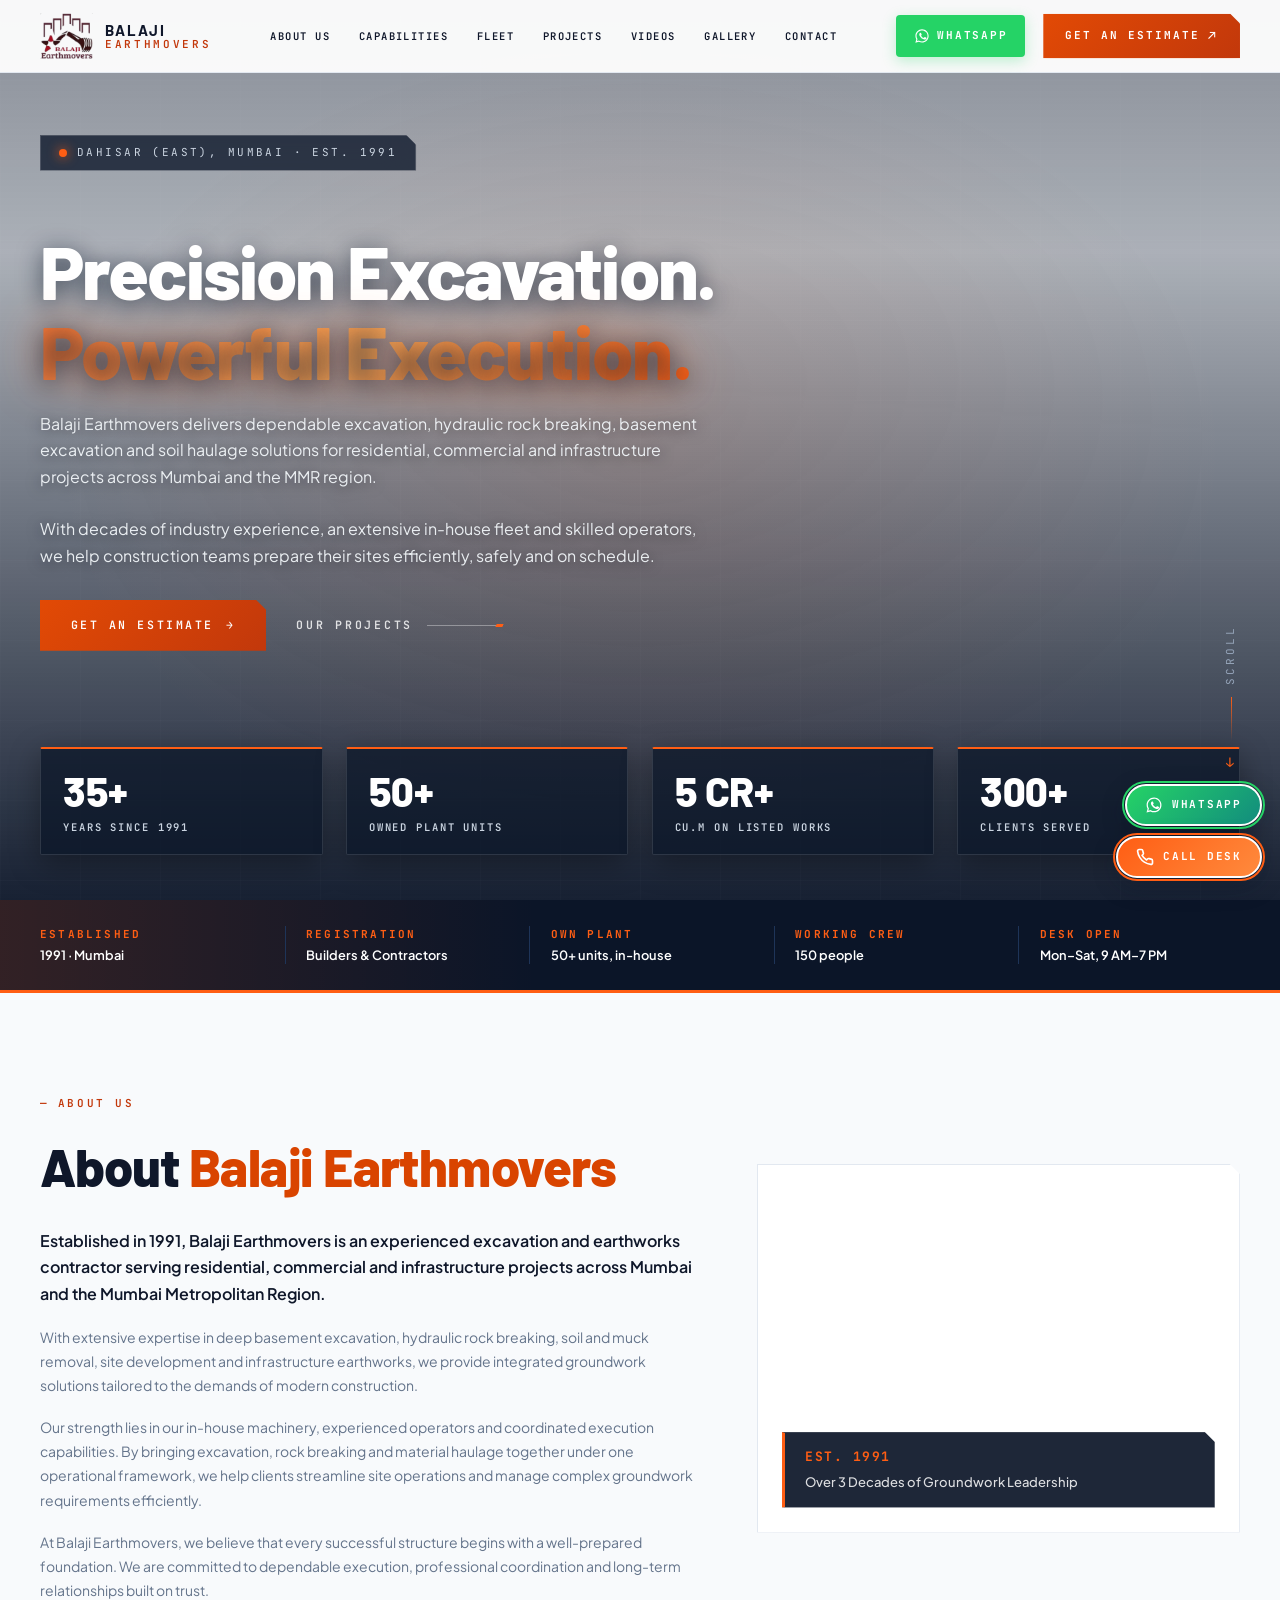
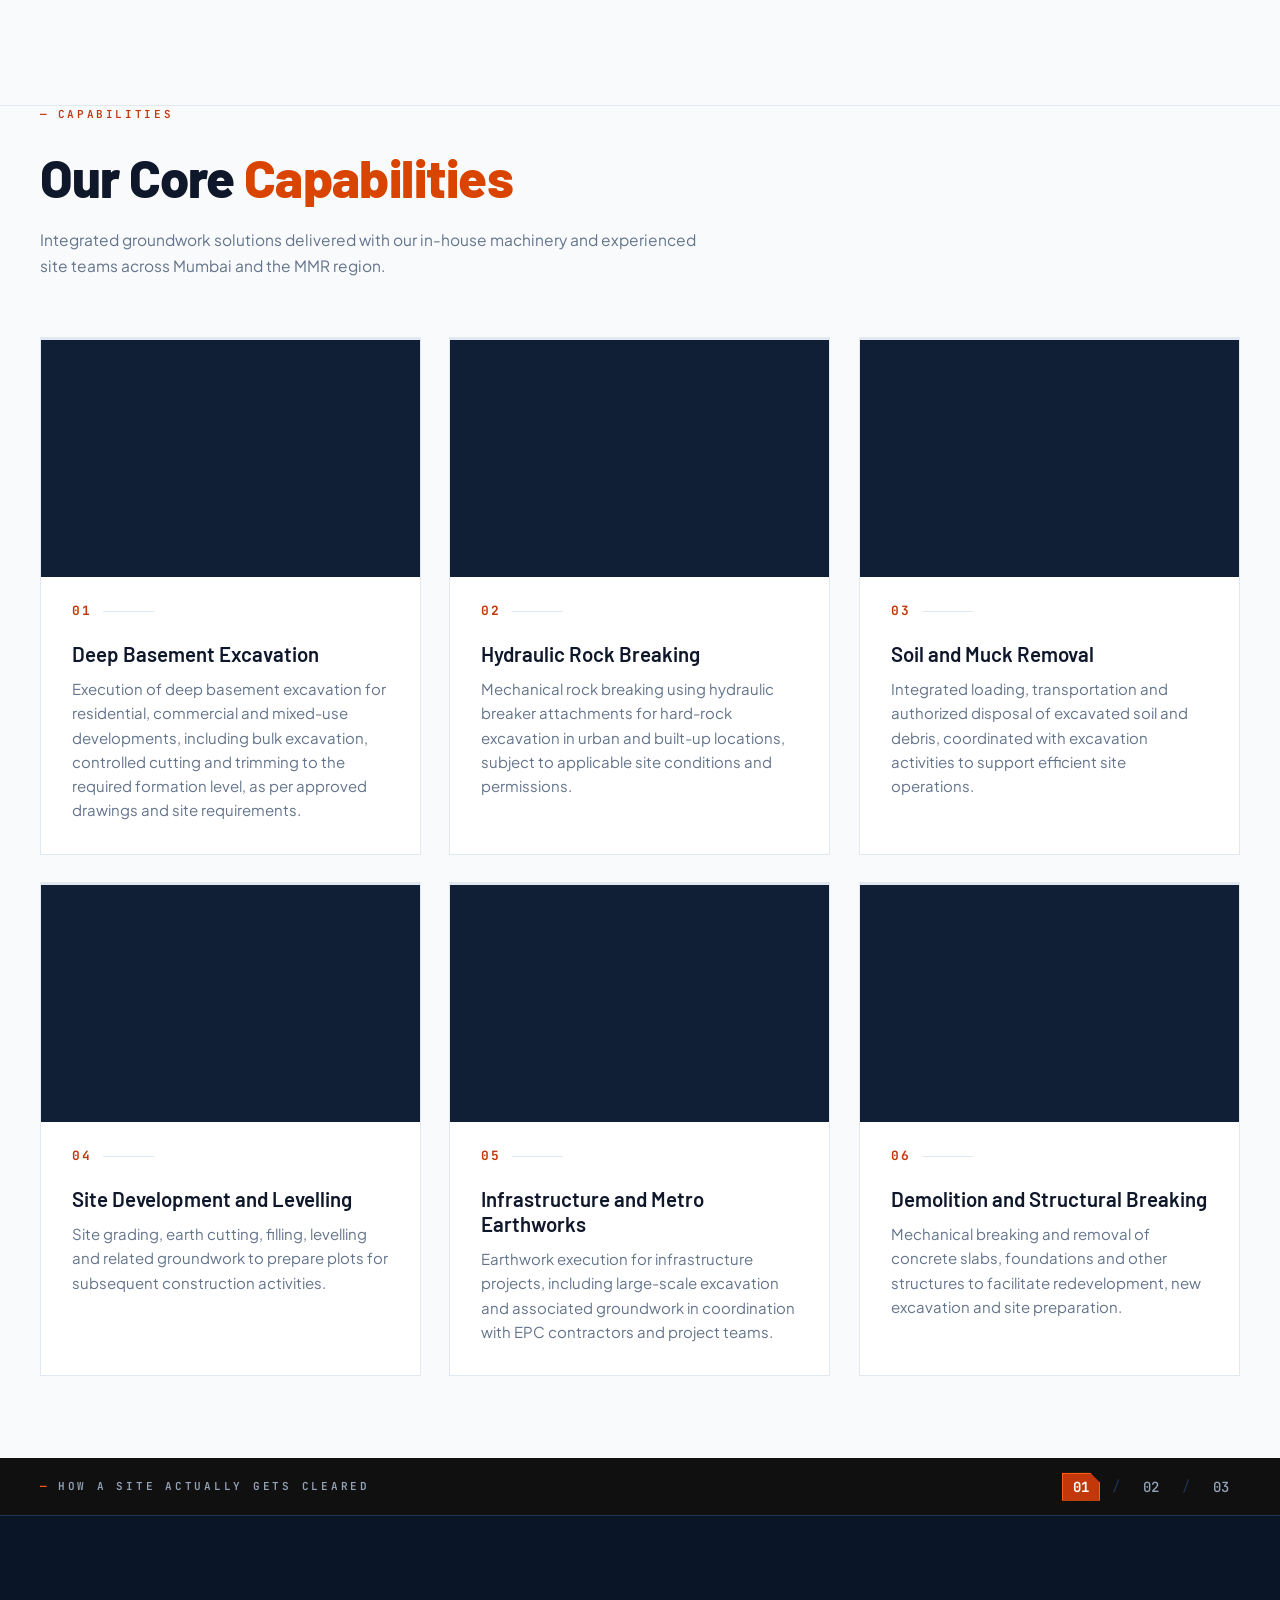
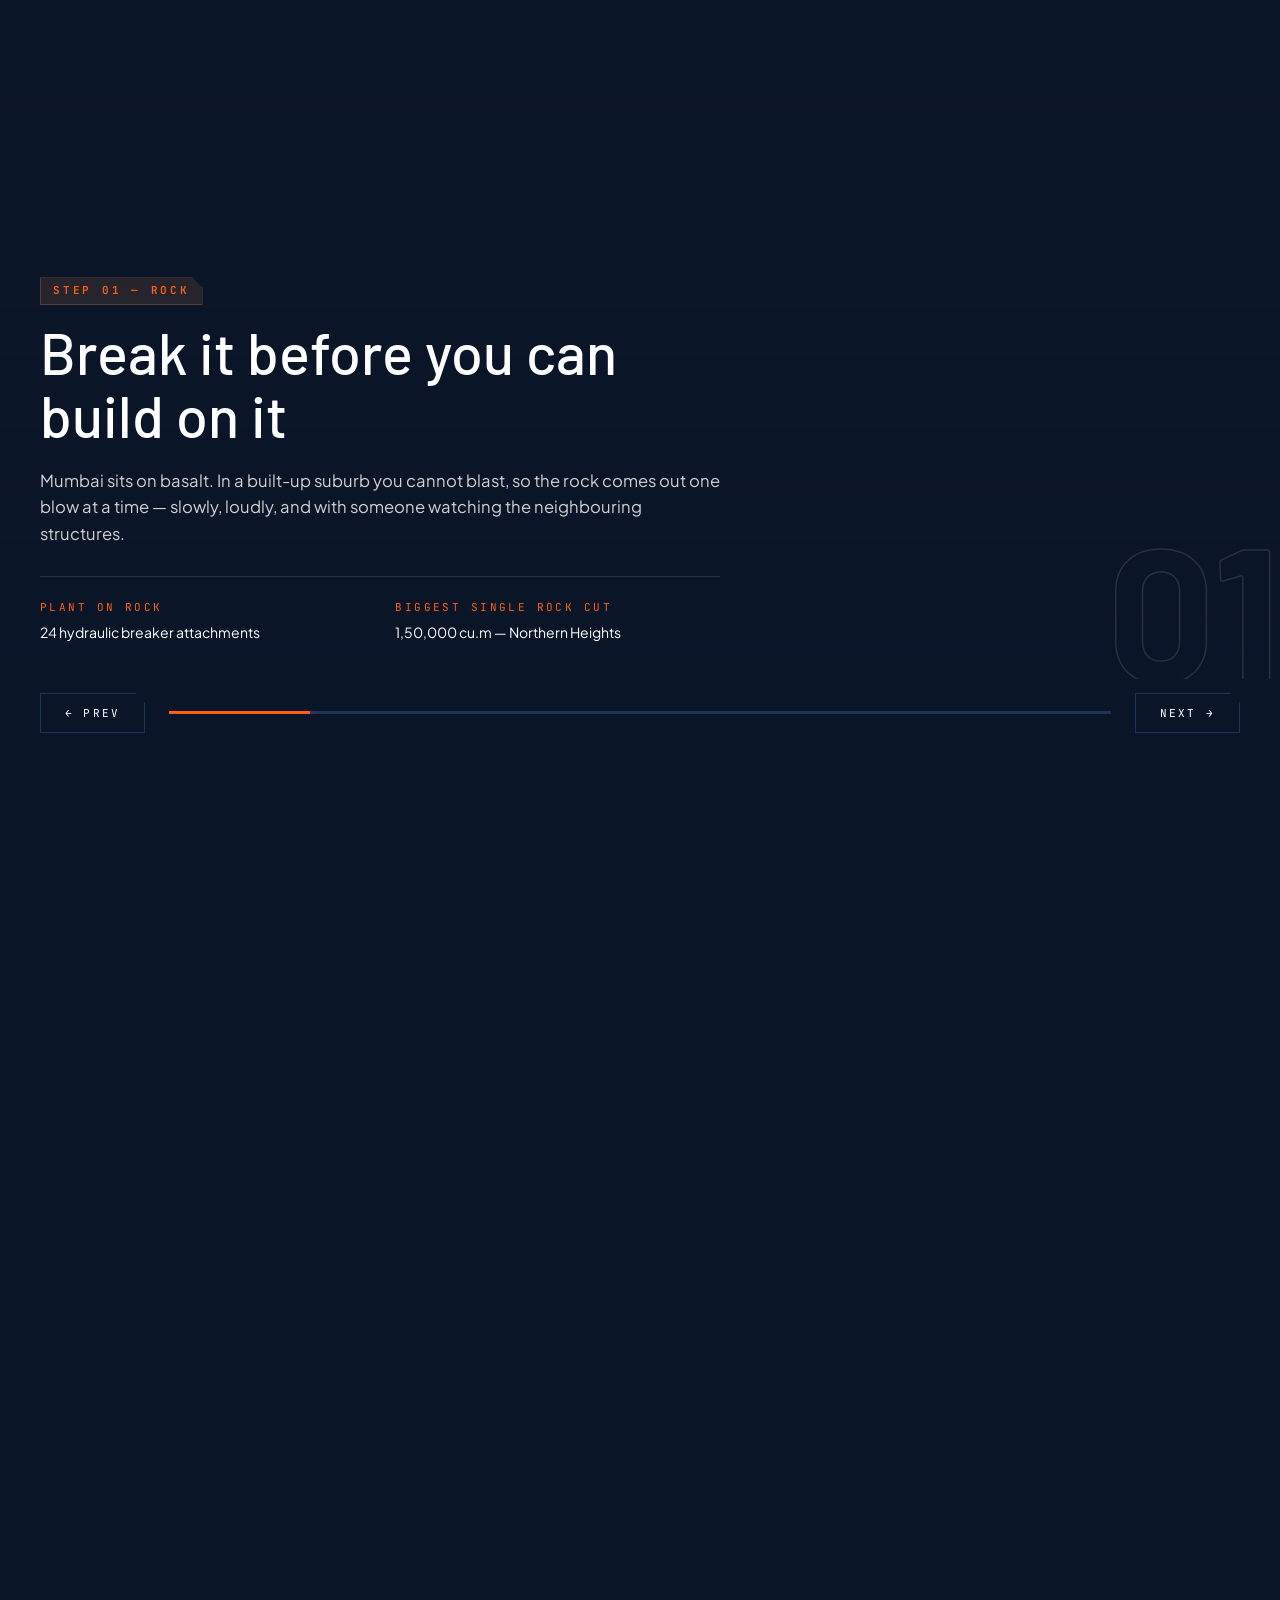
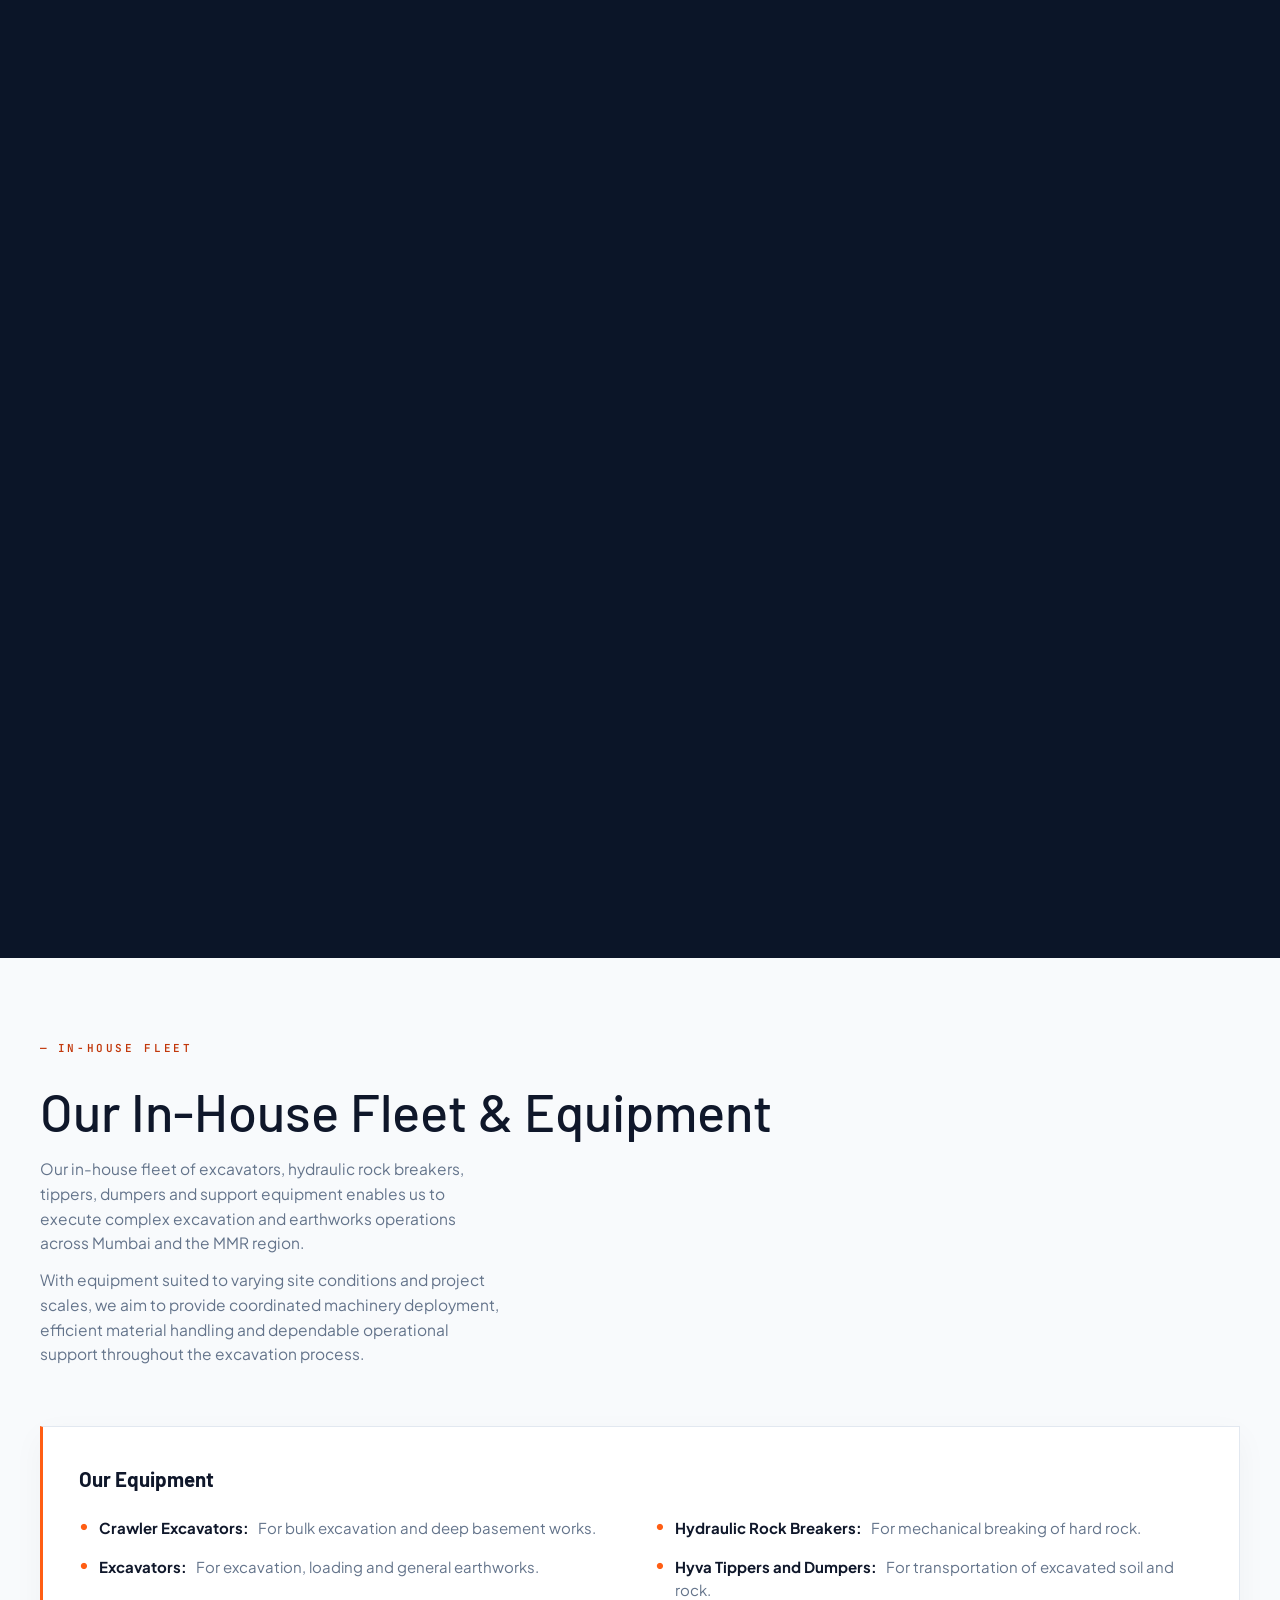
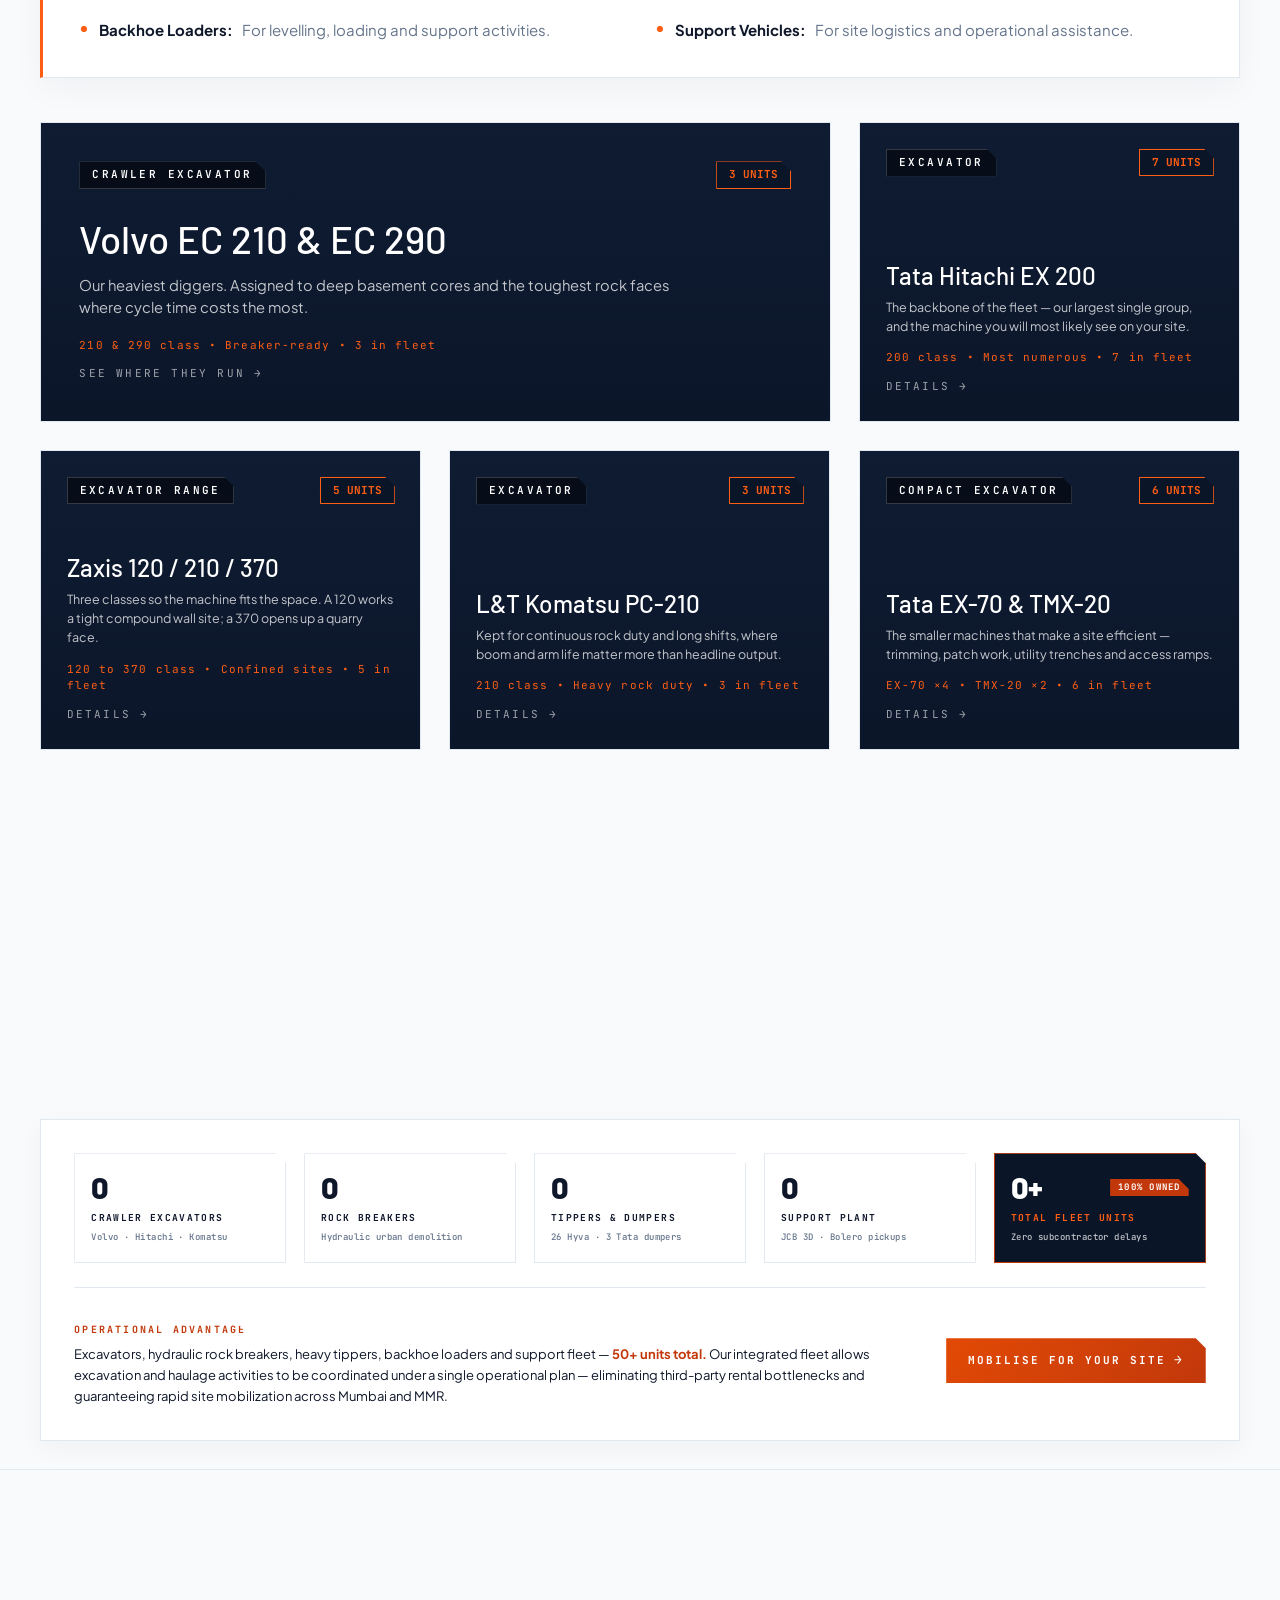
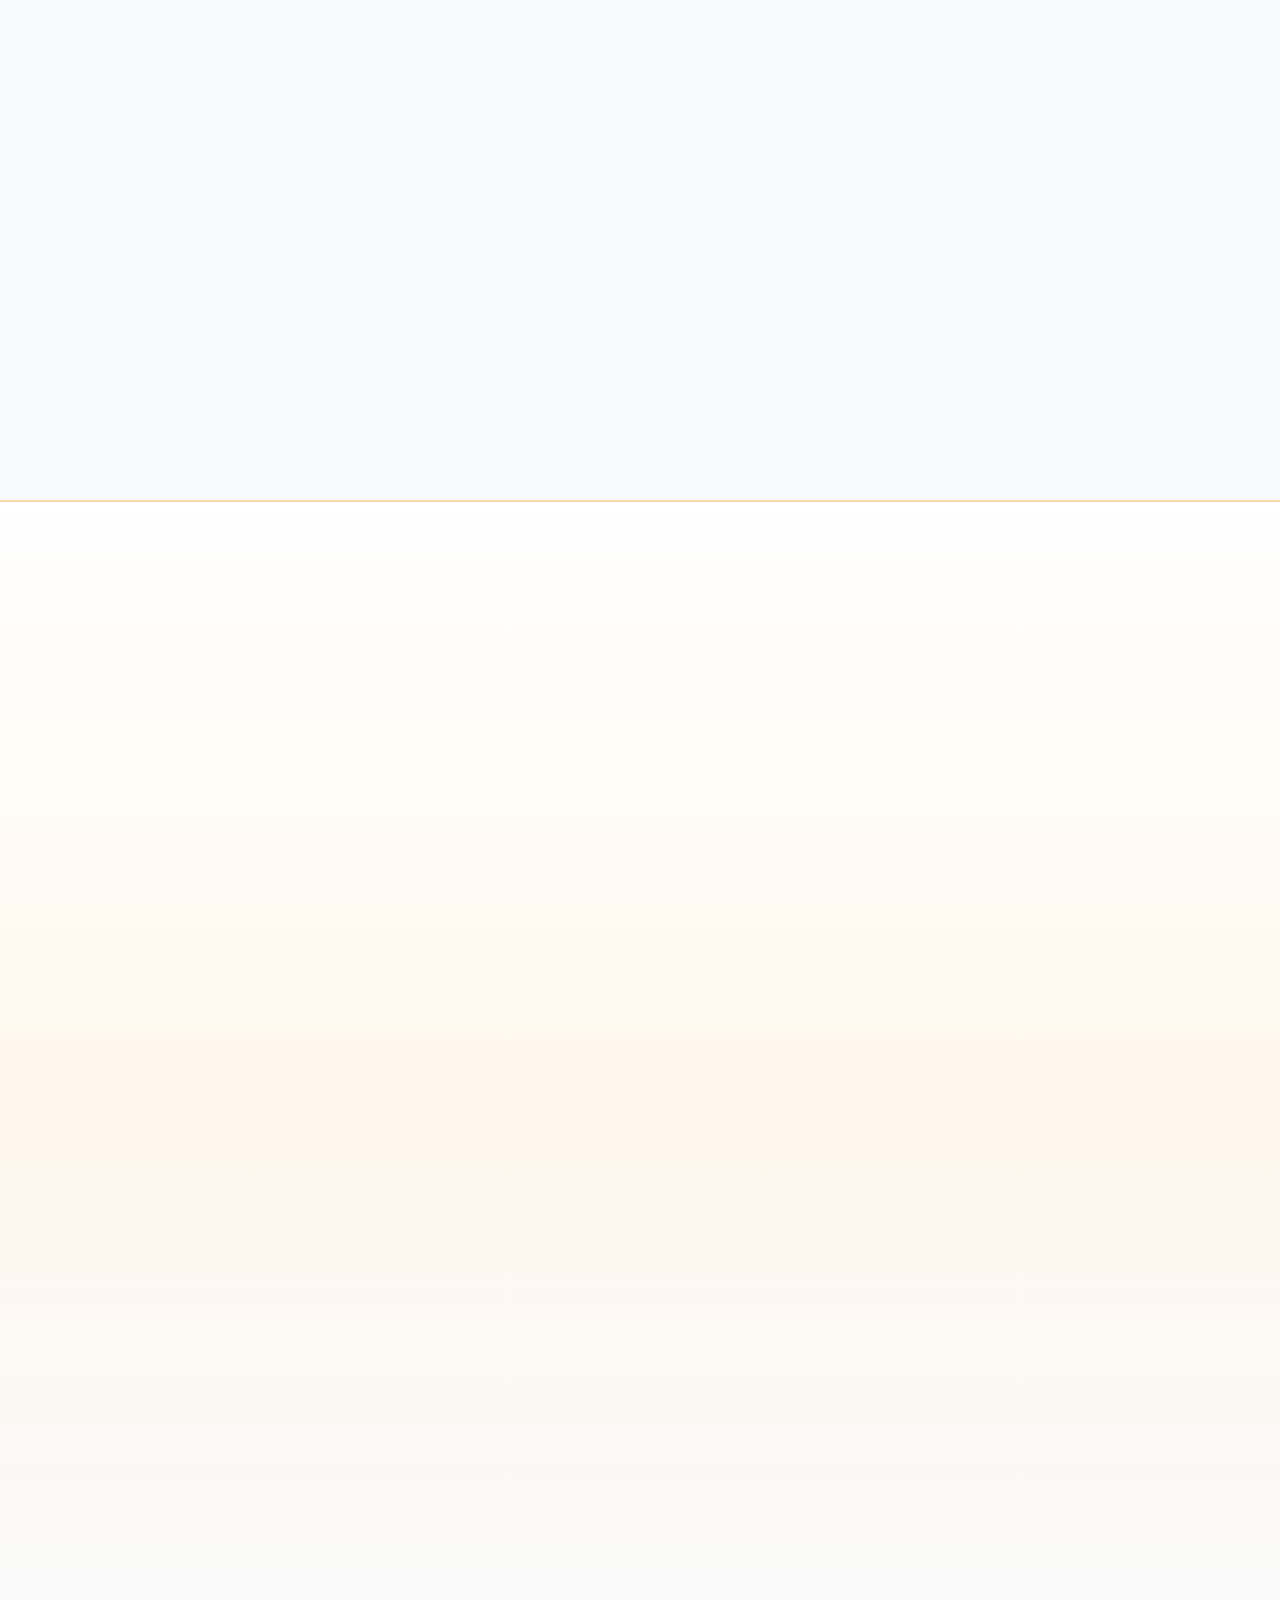
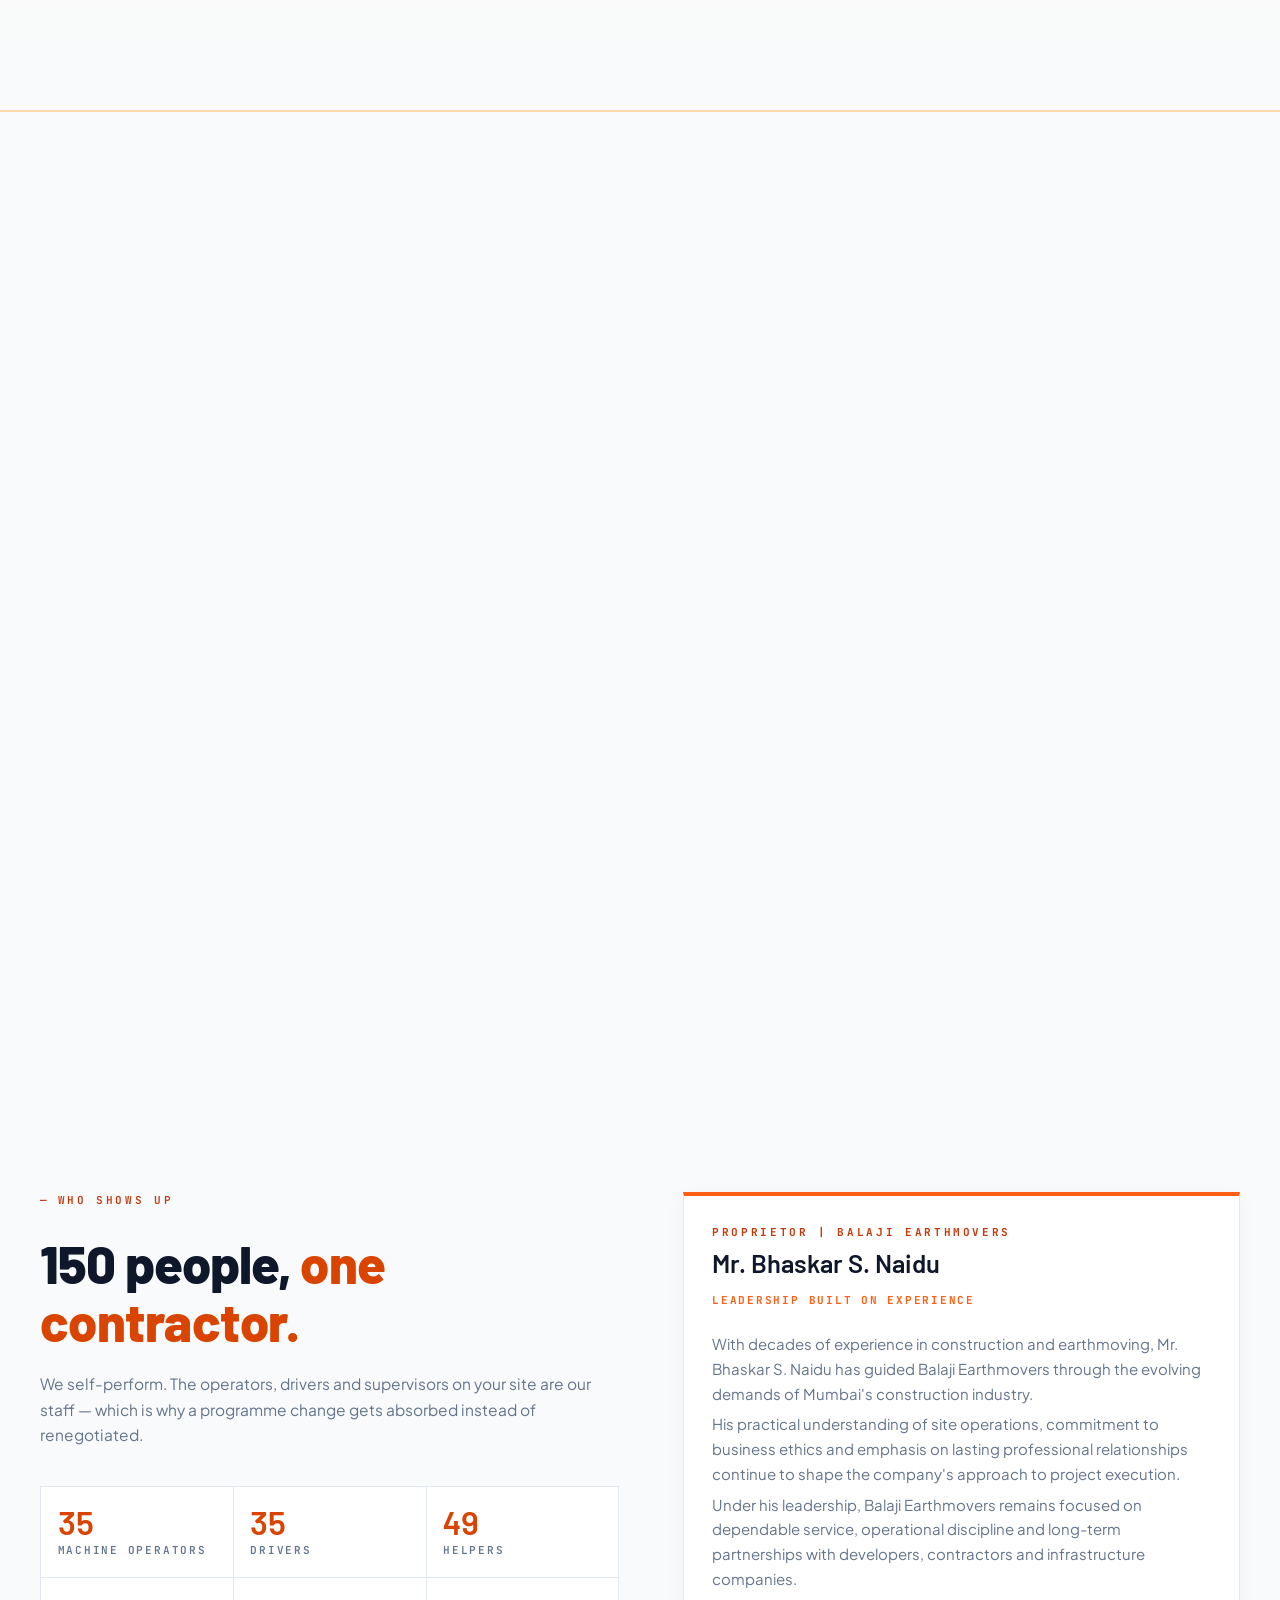
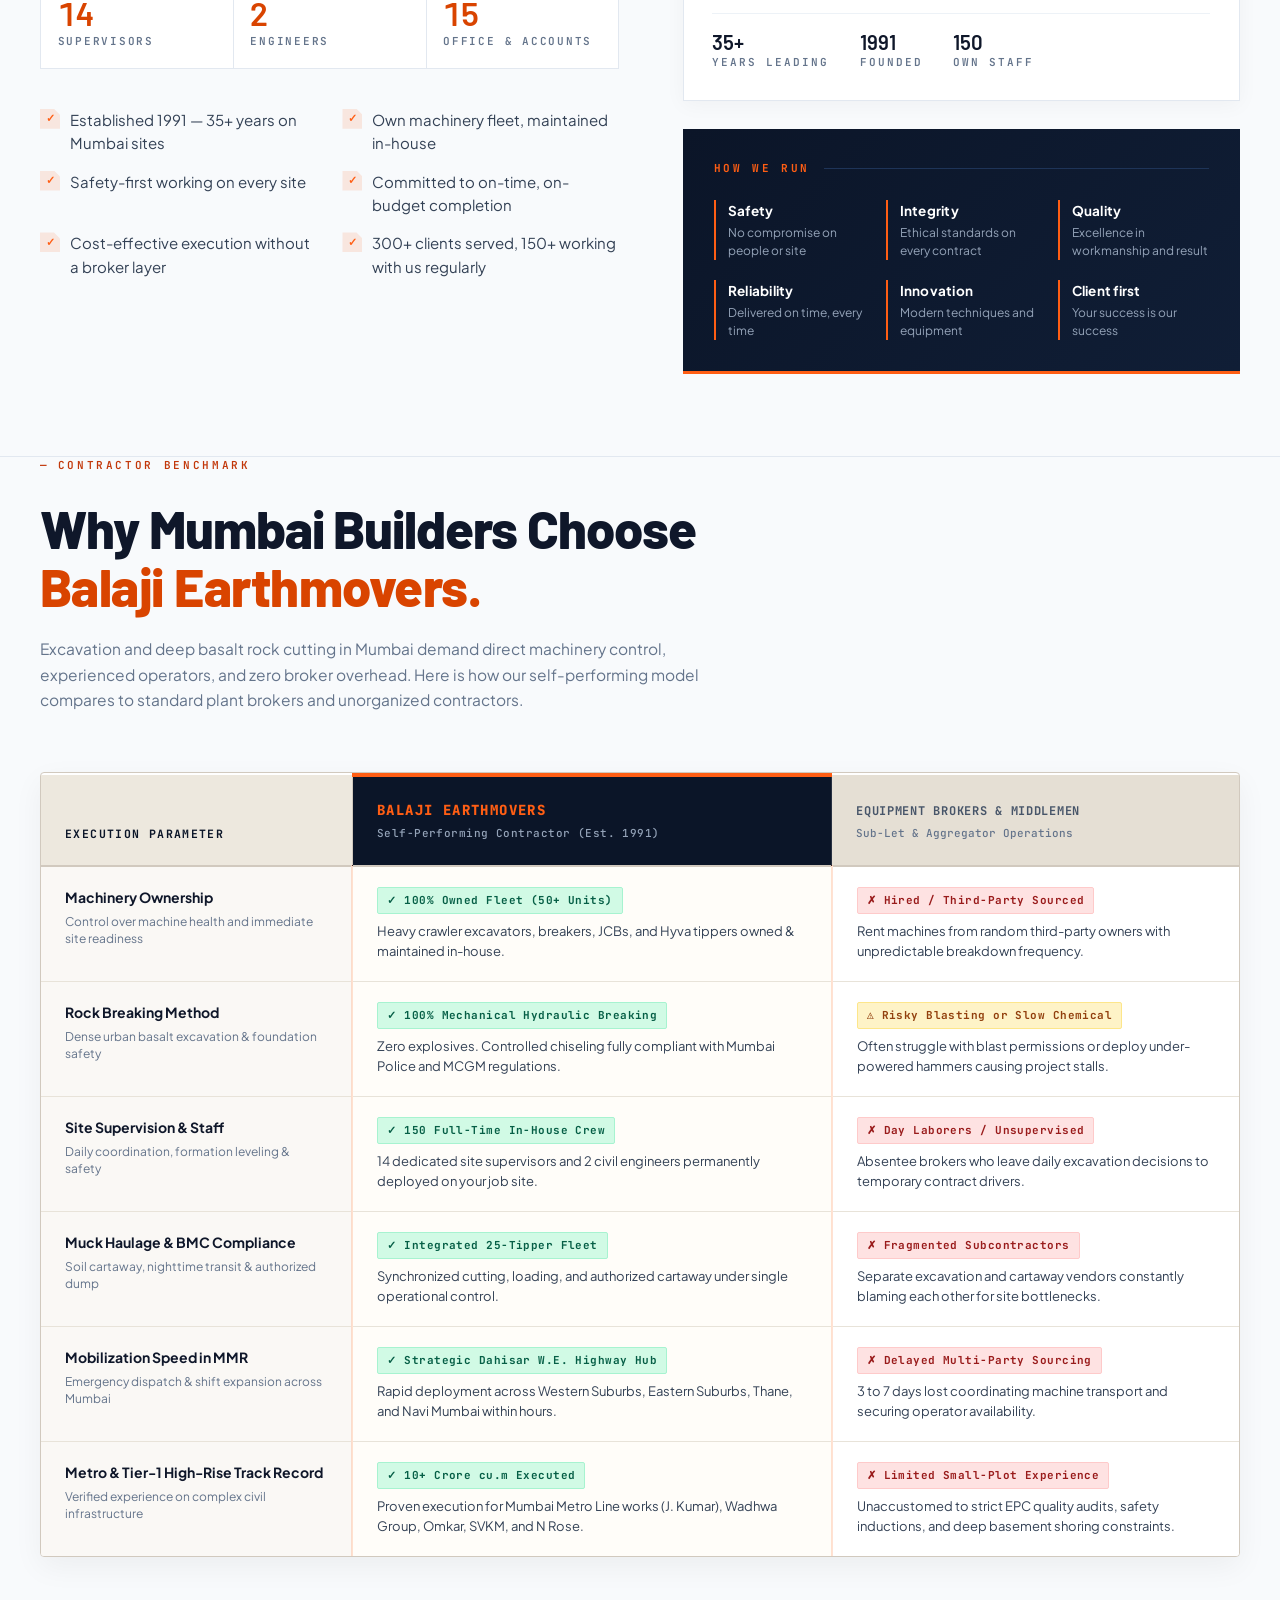
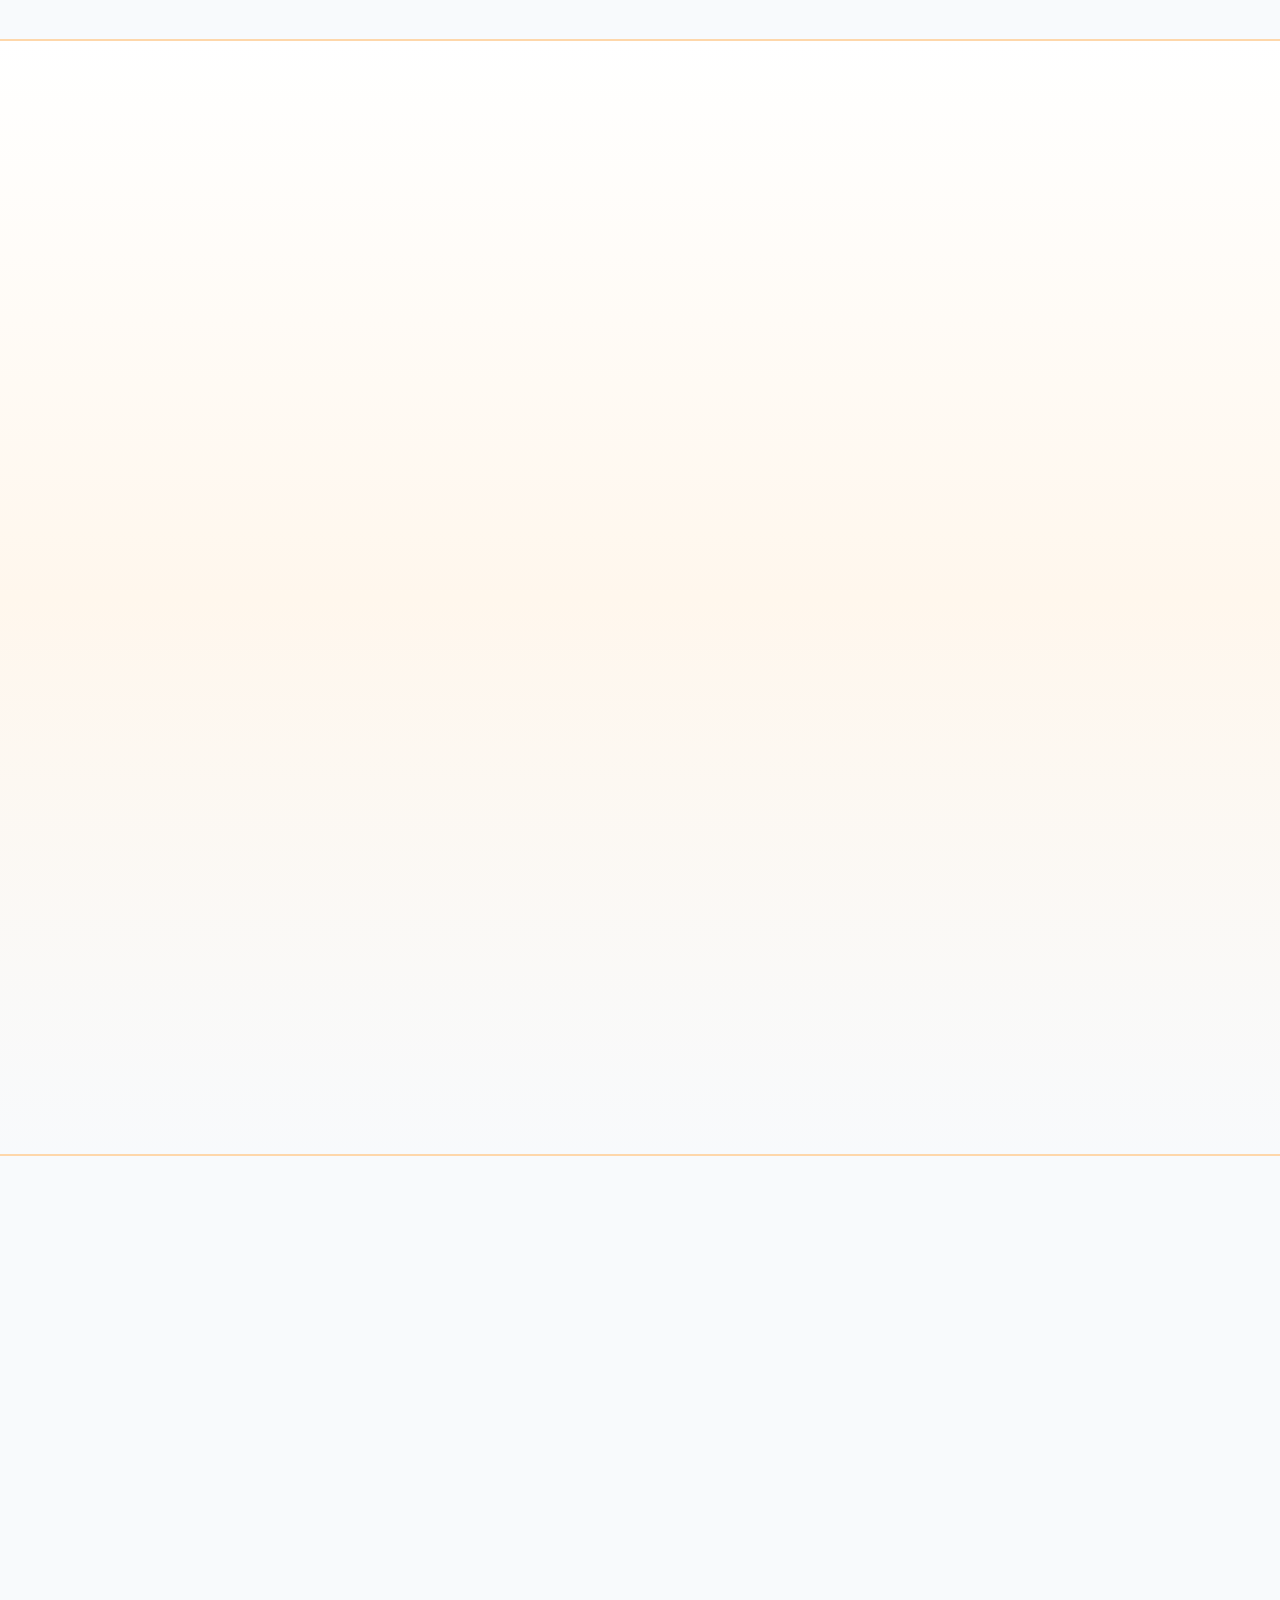
==== deploy/index.html @ 4f31d4cd "feat(deploy): track and push standalone deploy folder to GitHub" ====
<!DOCTYPE html>
<html lang="en" prefix="og: https://ogp.me/ns#">

<head>
    <meta charset="UTF-8">
    <meta name="viewport" content="width=device-width, initial-scale=1.0, viewport-fit=cover">
    
    <!-- Primary SEO Meta Tags -->
    <title>Balaji Earthmovers Mumbai | Excavation, Hydraulic Rock Breaking &amp; Earthmoving Contractors</title>
    <meta name="title" content="Balaji Earthmovers Mumbai | Excavation, Hydraulic Rock Breaking &amp; Earthmoving Contractors">
    <meta name="description"
        content="Balaji Earthmovers Mumbai (Est. 1991) — Premier excavation &amp; earthmoving contractors specializing in deep basement excavation, non-explosive hydraulic rock breaking, soil &amp; muck haulage across Mumbai, Dahisar, Thane &amp; MMR. 50+ owned machinery fleet. Official website: balajiearthmoversmumbai.com. Call +91 93203 20445.">
    <meta name="keywords"
        content="balaji earthmovers mumbai, balajiearthmoversmumbai.com, excavation contractors mumbai, earthmoving contractors mumbai, hydraulic rock breaking mumbai, basement excavation contractors mumbai, soil and muck removal mumbai, non-explosive rock breaking mumbai, excavator on hire dahisar mumbai, earthmovers dahisar, excavation contractor borivali, excavation contractor andheri, heavy machinery rental mumbai, site levelling contractor mumbai, demolition contractor mumbai, mmr excavation contractors, balaji earthmovers">
    <meta name="robots" content="index, follow, max-snippet:-1, max-image-preview:large, max-video-preview:-1">
    <meta name="googlebot" content="index, follow, max-snippet:-1, max-image-preview:large, max-video-preview:-1">
    <meta name="bingbot" content="index, follow, max-snippet:-1, max-image-preview:large, max-video-preview:-1">
    <link rel="canonical" href="https://balajiearthmoversmumbai.com/">
    <meta name="author" content="Balaji Earthmovers Mumbai">
    <meta name="publisher" content="Balaji Earthmovers Mumbai">
    <meta name="copyright" content="Balaji Earthmovers Mumbai">
    <meta name="format-detection" content="telephone=yes">
    <meta name="theme-color" content="#FF5E14">

    <!-- Google Search Console Verification -->
    <meta name="google-site-verification" content="googleb9519ecd696ef985">

    <!-- GEO SEO / Local Search Signals (Mumbai & MMR) -->
    <meta name="geo.region" content="IN-MH">
    <meta name="geo.placename" content="Mumbai, Dahisar East, Maharashtra, India">
    <meta name="geo.position" content="19.2537;72.8665">
    <meta name="ICBM" content="19.2537, 72.8665">

    <!-- Open Graph / Facebook / WhatsApp -->
    <meta property="og:site_name" content="Balaji Earthmovers Mumbai">
    <meta property="og:type" content="business.business">
    <meta property="og:url" content="https://balajiearthmoversmumbai.com/">
    <meta property="og:title" content="Balaji Earthmovers Mumbai | Excavation, Hydraulic Rock Breaking &amp; Earthmoving">
    <meta property="og:description"
        content="Deep basement excavation, non-explosive hydraulic rock breaking, soil haulage &amp; site groundwork across Mumbai &amp; MMR since 1991. 50+ owned machinery fleet, 150 crew members. Official website: balajiearthmoversmumbai.com.">
    <meta property="og:locale" content="en_IN">
    <meta property="og:image" content="https://balajiearthmoversmumbai.com/images/site-mumbai.webp">
    <meta property="og:image:secure_url" content="https://balajiearthmoversmumbai.com/images/site-mumbai.webp">
    <meta property="og:image:width" content="1200">
    <meta property="og:image:height" content="630">
    <meta property="og:image:alt" content="Balaji Earthmovers Mumbai deep basement excavation and earthworks site in Mumbai">

    <!-- Twitter Cards -->
    <meta name="twitter:card" content="summary_large_image">
    <meta name="twitter:url" content="https://balajiearthmoversmumbai.com/">
    <meta name="twitter:title" content="Balaji Earthmovers Mumbai | Excavation &amp; Rock Breaking Contractors">
    <meta name="twitter:description"
        content="Deep basement excavation, non-explosive rock breaking &amp; earthworks in Mumbai &amp; MMR since 1991. 50+ owned plant units. Official website: balajiearthmoversmumbai.com.">
    <meta name="twitter:image" content="https://balajiearthmoversmumbai.com/images/site-mumbai.webp">

    <!-- Favicon & Icons -->
    <link rel="icon" type="image/x-icon" href="favicon.ico">
    <link rel="icon" type="image/png" sizes="32x32" href="images/favicon-32x32.png">
    <link rel="icon" type="image/png" sizes="16x16" href="images/favicon-16x16.png">
    <link rel="apple-touch-icon" sizes="180x180" href="apple-touch-icon.png">
    <link rel="shortcut icon" href="favicon.ico">

    <!-- Fonts & Preload -->
    <link rel="preconnect" href="https://fonts.googleapis.com">
    <link rel="preconnect" href="https://fonts.gstatic.com" crossorigin>
    <link rel="preload" as="image" href="images/hero-cinematic-2x.webp" media="(min-width: 769px)" fetchpriority="high">
    <link rel="preload" as="image" href="images/hero-cinematic-mobile-portrait.webp" media="(max-width: 768px)" fetchpriority="high">
    <link
        href="https://fonts.googleapis.com/css2?family=Barlow:wght@600;700;800;900&family=JetBrains+Mono:wght@400;500;600;700&family=Plus+Jakarta+Sans:wght@400;500;600;700;800&display=swap"
        rel="stylesheet">

    <!-- Structured Data (JSON-LD) for Search Engines, AEO & AI Knowledge Graphs -->
    <script type="application/ld+json">
    {
      "@context": "https://schema.org",
      "@graph": [
        {
          "@type": "GeneralContractor",
          "@id": "https://balajiearthmoversmumbai.com/#organization",
          "name": "Balaji Earthmovers Mumbai",
          "alternateName": [
            "Balaji Earthmovers",
            "Balaji Earthmovers Mumbai",
            "balajiearthmoversmumbai.com",
            "Balaji Builders & Contractors",
            "Balaji Transport & Earthmovers"
          ],
          "url": "https://balajiearthmoversmumbai.com/",
          "logo": {
            "@type": "ImageObject",
            "url": "https://balajiearthmoversmumbai.com/images/logo.webp",
            "width": 192,
            "height": 166
          },
          "image": "https://balajiearthmoversmumbai.com/images/site-mumbai.webp",
          "description": "Balaji Earthmovers Mumbai is an established heavy earthmoving, deep basement excavation, non-explosive hydraulic rock breaking, and soil/muck haulage contractor serving residential, commercial, and infrastructure projects across Mumbai and the Mumbai Metropolitan Region (MMR) since 1991.",
          "disambiguatingDescription": "Balaji Earthmovers Mumbai (official website: https://balajiearthmoversmumbai.com) is a leading self-performing heavy earthmoving contractor with 50+ owned plant units and 150 full-time crew headquartered in Dahisar East, Mumbai.",
          "foundingDate": "1991",
          "founder": {
            "@type": "Person",
            "name": "Mr. Bhaskar S. Naidu",
            "jobTitle": "Proprietor"
          },
          "telephone": "+91-93203-20445",
          "email": [
            "balaji_transport5268@yahoo.com",
            "balajiearthmovers5268@gmail.com"
          ],
          "address": {
            "@type": "PostalAddress",
            "streetAddress": "604/605, B Wing, Shree Kedarnath Co-op. CHS, Opp. Gokul Anand Hotel, Overi Pada, Near Western Express Highway, Dahisar East",
            "addressLocality": "Mumbai",
            "addressRegion": "Maharashtra",
            "postalCode": "400068",
            "addressCountry": "IN"
          },
          "geo": {
            "@type": "GeoCoordinates",
            "latitude": 19.2537,
            "longitude": 72.8665
          },
          "openingHoursSpecification": [
            {
              "@type": "OpeningHoursSpecification",
              "dayOfWeek": [
                "Monday",
                "Tuesday",
                "Wednesday",
                "Thursday",
                "Friday",
                "Saturday"
              ],
              "opens": "09:00",
              "closes": "19:00"
            }
          ],
          "priceRange": "$$",
          "currenciesAccepted": "INR",
          "paymentAccepted": "Cash, Cheque, Bank Transfer, NEFT, RTGS",
          "aggregateRating": {
            "@type": "AggregateRating",
            "ratingValue": "4.9",
            "reviewCount": "128",
            "bestRating": "5",
            "worstRating": "1"
          },
          "areaServed": [
            { "@type": "City", "name": "Mumbai" },
            { "@type": "AdministrativeArea", "name": "Mumbai Metropolitan Region (MMR)" },
            { "@type": "AdministrativeArea", "name": "Dahisar" },
            { "@type": "AdministrativeArea", "name": "Borivali" },
            { "@type": "AdministrativeArea", "name": "Kandivali" },
            { "@type": "AdministrativeArea", "name": "Malad" },
            { "@type": "AdministrativeArea", "name": "Goregaon" },
            { "@type": "AdministrativeArea", "name": "Andheri" },
            { "@type": "AdministrativeArea", "name": "Vile Parle" },
            { "@type": "AdministrativeArea", "name": "Bandra" },
            { "@type": "AdministrativeArea", "name": "Kurla" },
            { "@type": "AdministrativeArea", "name": "Ghatkopar" },
            { "@type": "AdministrativeArea", "name": "Powai" },
            { "@type": "AdministrativeArea", "name": "Lalbaug" },
            { "@type": "City", "name": "Thane" },
            { "@type": "City", "name": "Navi Mumbai" },
            { "@type": "AdministrativeArea", "name": "Ghansoli" },
            { "@type": "City", "name": "Mira Bhayandar" },
            { "@type": "PostalCode", "postalCode": "400068" },
            { "@type": "PostalCode", "postalCode": "400092" },
            { "@type": "PostalCode", "postalCode": "400067" },
            { "@type": "PostalCode", "postalCode": "400064" },
            { "@type": "PostalCode", "postalCode": "400063" },
            { "@type": "PostalCode", "postalCode": "400053" },
            { "@type": "PostalCode", "postalCode": "400057" },
            { "@type": "PostalCode", "postalCode": "400050" },
            { "@type": "PostalCode", "postalCode": "400018" },
            { "@type": "PostalCode", "postalCode": "400077" },
            { "@type": "PostalCode", "postalCode": "400601" },
            { "@type": "PostalCode", "postalCode": "400701" },
            { "@type": "PostalCode", "postalCode": "401107" }
          ],
          "knowsAbout": [
            "Deep Basement Excavation Mumbai",
            "Hydraulic Rock Breaking Without Blasting",
            "Hard Basalt Rock Splitting MMR",
            "Soil and Muck Removal Cartaway BMC Compliant",
            "Infrastructure and Mumbai Metro Earthworks",
            "Site Levelling and Plot Grading",
            "Demolition and Structural Breaking",
            "Heavy Earthmoving Machinery Fleet (50+ Owned Units)",
            "Self-Performing Earthmoving Contractor vs Plant Brokers",
            "16-Ton Hyva Tipper Logistics",
            "Balaji Earthmovers Mumbai Official Website balajiearthmoversmumbai.com"
          ],
          "hasOfferCatalog": {
            "@type": "OfferCatalog",
            "name": "Earthmoving and Groundwork Services",
            "itemListElement": [
              {
                "@type": "Offer",
                "itemOffered": {
                  "@type": "Service",
                  "name": "Deep Basement Excavation",
                  "description": "Multi-level basement excavation for residential, commercial and mixed-use towers across Mumbai, trimmed to exact formation levels."
                }
              },
              {
                "@type": "Offer",
                "itemOffered": {
                  "@type": "Service",
                  "name": "Hydraulic Rock Breaking",
                  "description": "Controlled mechanical rock breaking using heavy hydraulic breaker attachments without explosive blasting in dense urban areas."
                }
              },
              {
                "@type": "Offer",
                "itemOffered": {
                  "@type": "Service",
                  "name": "Soil and Muck Removal & Haulage",
                  "description": "Integrated loading, continuous tipper transport and authorized disposal of excavated earth, rock and debris."
                }
              },
              {
                "@type": "Offer",
                "itemOffered": {
                  "@type": "Service",
                  "name": "Site Development and Levelling",
                  "description": "Plot grading, earth cutting, filling and platform preparation for foundation and structural civil works."
                }
              },
              {
                "@type": "Offer",
                "itemOffered": {
                  "@type": "Service",
                  "name": "Infrastructure and Metro Earthworks",
                  "description": "Large-scale excavation and groundwork execution in coordination with EPC contractors and urban transit authorities."
                }
              },
              {
                "@type": "Offer",
                "itemOffered": {
                  "@type": "Service",
                  "name": "Demolition and Structural Breaking",
                  "description": "Mechanical breaking of reinforced concrete slabs, old foundations and masonry structures for site redevelopment."
                }
              }
            ]
          }
        },
        {
          "@type": "BreadcrumbList",
          "@id": "https://balajiearthmoversmumbai.com/#breadcrumbs",
          "itemListElement": [
            {
              "@type": "ListItem",
              "position": 1,
              "name": "Home",
              "item": "https://balajiearthmoversmumbai.com/"
            },
            {
              "@type": "ListItem",
              "position": 2,
              "name": "About Us",
              "item": "https://balajiearthmoversmumbai.com/#about"
            },
            {
              "@type": "ListItem",
              "position": 3,
              "name": "Capabilities",
              "item": "https://balajiearthmoversmumbai.com/#capabilities"
            },
            {
              "@type": "ListItem",
              "position": 4,
              "name": "Fleet",
              "item": "https://balajiearthmoversmumbai.com/#fleet"
            },
            {
              "@type": "ListItem",
              "position": 5,
              "name": "Projects",
              "item": "https://balajiearthmoversmumbai.com/#projects"
            },
            {
              "@type": "ListItem",
              "position": 6,
              "name": "Running Work Videos",
              "item": "https://balajiearthmoversmumbai.com/#videos"
            },
            {
              "@type": "ListItem",
              "position": 7,
              "name": "Contact & Estimate",
              "item": "https://balajiearthmoversmumbai.com/#estimate"
            }
          ]
        },
        {
          "@type": "FAQPage",
          "@id": "https://balajiearthmoversmumbai.com/#faq",
          "mainEntity": [
            {
              "@type": "Question",
              "name": "What is the official website of Balaji Earthmovers Mumbai?",
              "acceptedAnswer": {
                "@type": "Answer",
                "text": "The official website of Balaji Earthmovers Mumbai is https://balajiearthmoversmumbai.com/. Civil developers, EPC contractors, and builders can review our 50+ owned heavy machinery fleet, verify track records on landmark infrastructure projects, view on-site video reels, and submit project details for a priced technical estimate directly at balajiearthmoversmumbai.com or via phone/WhatsApp at +91 93203 20445."
              }
            },
            {
              "@type": "Question",
              "name": "Which locations do you serve?",
              "acceptedAnswer": {
                "@type": "Answer",
                "text": "We are based in Dahisar East, Mumbai, and undertake excavation and earthworks projects across Mumbai and the Mumbai Metropolitan Region (MMR), including Western Suburbs, Eastern Suburbs, South Mumbai, Thane, Navi Mumbai, and Mira-Bhayandar, subject to project requirements and operational feasibility."
              }
            },
            {
              "@type": "Question",
              "name": "What types of excavation do you undertake?",
              "acceptedAnswer": {
                "@type": "Answer",
                "text": "Our services include deep basement excavation, hard-rock breaking, soil and muck removal, site levelling, demolition-related breaking and infrastructure earthworks."
              }
            },
            {
              "@type": "Question",
              "name": "Can you undertake rock excavation without blasting?",
              "acceptedAnswer": {
                "@type": "Answer",
                "text": "We provide mechanical rock breaking using hydraulic breaker attachments. The method adopted depends on geological conditions, site constraints and applicable permissions."
              }
            },
            {
              "@type": "Question",
              "name": "Do you provide soil transportation along with excavation?",
              "acceptedAnswer": {
                "@type": "Answer",
                "text": "Yes. We offer coordinated excavation, loading and soil transportation services. Disposal arrangements are assessed according to the material, destination and applicable requirements."
              }
            },
            {
              "@type": "Question",
              "name": "Is your machinery owned or hired?",
              "acceptedAnswer": {
                "@type": "Answer",
                "text": "Our fleet includes in-house machinery and support equipment. Please contact our team to confirm equipment availability for your specific project."
              }
            },
            {
              "@type": "Question",
              "name": "Do you work with developers and EPC contractors?",
              "acceptedAnswer": {
                "@type": "Answer",
                "text": "Yes. We undertake work for property developers, contractors, infrastructure companies and institutional clients, subject to project scope and requirements."
              }
            },
            {
              "@type": "Question",
              "name": "What information is required for a quotation?",
              "acceptedAnswer": {
                "@type": "Answer",
                "text": "Please share the project location, plot details, proposed excavation depth, number of basement levels, estimated excavation quantity, soil and rock conditions, access constraints and expected start date. Drawings and BOQs are helpful where available."
              }
            },
            {
              "@type": "Question",
              "name": "How can I arrange a site visit?",
              "acceptedAnswer": {
                "@type": "Answer",
                "text": "Call or WhatsApp our team on +91 93203 20445 or email balajiearthmovers5268@gmail.com to discuss your project and arrange a site assessment."
              }
            },
            {
              "@type": "Question",
              "name": "Why should we hire a self-performing contractor with owned machinery instead of a plant broker in Mumbai?",
              "acceptedAnswer": {
                "@type": "Answer",
                "text": "Plant brokers and aggregators in Mumbai outsource equipment and temporary drivers from third parties, causing unpredictable machine downtime, communication lapses, and hidden commission markups. Balaji Earthmovers self-performs with 50+ owned heavy plant units and 150 full-time staff — including 14 dedicated site supervisors and 2 civil engineers. This gives developers single-point accountability, immediate machine replacement, flexible night-shift operations, and competitive direct-contractor pricing."
              }
            },
            {
              "@type": "Question",
              "name": "How do you handle Mumbai's hard basalt rock without disturbing neighboring structures?",
              "acceptedAnswer": {
                "@type": "Answer",
                "text": "Explosive blasting is banned across dense Mumbai residential and commercial sectors. We deploy heavy hydraulic rock breaker attachments on 20-ton crawler excavators (Volvo, Komatsu, Tata Hitachi). Our operators utilize controlled mechanical chiseling aligned with natural geological fracture planes, fracturing tough black basalt rock safely without exceeding structural vibration thresholds or compromising adjoining shoring, diaphragm walls, and neighboring high-rise foundations."
              }
            }
          ]
        },
        {
          "@type": "VideoObject",
          "name": "Deep Basement Excavation in Mumbai",
          "description": "Panoramic view of multi-level basement excavation with crawler excavators and heavy dumpers operating on active Mumbai site.",
          "thumbnailUrl": "https://balajiearthmoversmumbai.com/images/gallery-3.webp",
          "uploadDate": "2026-10-29T09:30:00+05:30",
          "contentUrl": "https://balajiearthmoversmumbai.com/video/basement-excavation-panoramic.mp4",
          "publisher": {
            "@type": "Organization",
            "name": "Balaji Earthmovers Mumbai",
            "logo": {
              "@type": "ImageObject",
              "url": "https://balajiearthmoversmumbai.com/images/logo.webp"
            }
          }
        },
        {
          "@type": "VideoObject",
          "name": "Heavy Hydraulic Rock Breaking Operation",
          "description": "Heavy excavator fitted with hydraulic hammer breaker performing non-explosive controlled rock fragmentation in Mumbai.",
          "thumbnailUrl": "https://balajiearthmoversmumbai.com/images/gallery-2.webp",
          "uploadDate": "2026-10-29T09:30:00+05:30",
          "contentUrl": "https://balajiearthmoversmumbai.com/video/volvo-rock-breaking.mp4",
          "publisher": {
            "@type": "Organization",
            "name": "Balaji Earthmovers Mumbai",
            "logo": {
              "@type": "ImageObject",
              "url": "https://balajiearthmoversmumbai.com/images/logo.webp"
            }
          }
        }
      ]
    }
    </script>

    <!-- No-JS: reveal targets must not stay hidden, pinned panels must all render -->
    <noscript>
        <style>
            .reveal-up,
            .reveal-left,
            .reveal-right,
            .reveal-scale {
                opacity: 1 !important;
                transform: none !important;
                transition: none !important;
            }

            .craft-section {
                height: auto !important;
            }

            .craft-sticky-viewport {
                position: static !important;
                height: auto !important;
            }

            .craft-panel {
                position: static !important;
                inset: auto !important;
                opacity: 1 !important;
                visibility: visible !important;
                transform: none !important;
                min-height: 70vh;
            }
        </style>
    </noscript>

    <link rel="stylesheet" href="style.css">
</head>

<body>

    <!-- Fixed Header -->
    <header class="site-header" id="siteHeader">
        <div class="header-inner">
            <a href="#hero" class="brand-logo" id="brandLogo" aria-label="Balaji Earthmovers — Home">
                <img src="images/logo.webp" alt="Balaji Earthmovers — Builders &amp; Contractors, Est. 1991"
                    class="brand-mark" width="192" height="166">
                <div class="brand-text">
                    <span class="brand-title">BALAJI</span>
                    <span class="brand-subtitle">EARTHMOVERS</span>
                </div>
            </a>

            <nav class="nav-links" id="mainNav" aria-label="Primary">
                <a href="#about" class="nav-link">ABOUT US</a>
                <a href="#capabilities" class="nav-link">CAPABILITIES</a>
                <a href="#fleet" class="nav-link">FLEET</a>
                <a href="#projects" class="nav-link">PROJECTS</a>
                <a href="#videos" class="nav-link">VIDEOS</a>
                <a href="#gallery" class="nav-link">GALLERY</a>
                <a href="#estimate" class="nav-link">CONTACT</a>
            </nav>

            <div class="header-right">
                <div class="live-clock" id="liveClock" title="Current time in Mumbai">
                    <span class="clock-label">MUMBAI</span>
                    <span class="clock-time" id="clockDisplay">--:--:-- IST</span>
                </div>
                <a href="https://wa.me/919320320445?text=Hello%20Balaji%20Earthmovers,%20I%20would%20like%20to%20enquire%20about%20excavation,%20rock%20breaking,%20and%20earthmoving%20services%20for%20our%20project%20in%20Mumbai%20/%20MMR.%20Please%20connect%20me%20with%20your%20technical%20desk."
                    target="_blank" rel="noopener noreferrer" class="btn-whatsapp-header"
                    title="Chat on WhatsApp: +91 93203 20445" aria-label="WhatsApp Balaji Earthmovers: +91 93203 20445">
                    <svg viewBox="0 0 24 24" fill="currentColor" width="16" height="16" aria-hidden="true">
                        <path
                            d="M12.04 2C6.58 2 2.13 6.45 2.13 11.91C2.13 13.66 2.59 15.36 3.45 16.86L2.05 22L7.3 20.62C8.75 21.41 10.38 21.83 12.04 21.83C17.5 21.83 21.95 17.38 21.95 11.92C21.95 9.27 20.92 6.78 19.05 4.91C17.18 3.04 14.69 2 12.04 2M12.05 3.67C14.25 3.67 16.31 4.53 17.87 6.09C19.42 7.65 20.28 9.72 20.28 11.92C20.28 16.46 16.58 20.15 12.04 20.15C10.56 20.15 9.11 19.76 7.85 19L7.55 18.83L4.43 19.65L5.26 16.61L5.06 16.29C4.24 14.99 3.8 13.47 3.8 11.91C3.81 7.37 7.5 3.67 12.05 3.67M9.53 7.34C9.35 7.34 9.07 7.41 8.83 7.67C8.59 7.93 7.91 8.57 7.91 9.87C7.91 11.17 8.86 12.43 9 12.6C9.13 12.78 10.87 15.46 13.53 16.61C14.16 16.88 14.66 17.05 15.04 17.17C15.68 17.38 16.26 17.35 16.72 17.28C17.24 17.2 18.31 16.63 18.53 16C18.75 15.38 18.75 14.84 18.69 14.74C18.63 14.63 18.45 14.57 18.18 14.44C17.91 14.31 16.59 13.66 16.34 13.57C16.1 13.48 15.92 13.44 15.75 13.7C15.57 13.97 15.07 14.57 14.92 14.74C14.77 14.92 14.62 14.94 14.35 14.81C14.08 14.68 13.21 14.39 12.18 13.47C11.38 12.75 10.84 11.87 10.68 11.61C10.53 11.34 10.66 11.2 10.8 11.07C10.92 10.95 11.07 10.75 11.21 10.59C11.35 10.42 11.39 10.31 11.48 10.13C11.58 9.96 11.53 9.8 11.47 9.68C11.4 9.55 10.87 8.25 10.65 7.72C10.44 7.21 10.22 7.28 10.05 7.27C9.9 7.27 9.72 7.27 9.54 7.27L9.53 7.34Z" />
                    </svg>
                    <span>WHATSAPP</span>
                </a>
                <a href="#estimate" class="btn-estimate-header chamfer-sm" id="btnRequestEstimateHeader">
                    <span>GET AN ESTIMATE</span>
                    <span class="arrow">&nearr;</span>
                </a>
                <button class="mobile-menu-toggle" id="mobileMenuBtn" aria-label="Toggle navigation menu"
                    aria-expanded="false" aria-controls="mobileNavDrawer">
                    <span></span>
                    <span></span>
                </button>
            </div>
        </div>

        <!-- Mobile Drawer -->
        <div class="mobile-nav-drawer" id="mobileNavDrawer">
            <a href="#about" class="mobile-nav-link">ABOUT US</a>
            <a href="#capabilities" class="mobile-nav-link">CAPABILITIES</a>
            <a href="#fleet" class="mobile-nav-link">FLEET</a>
            <a href="#projects" class="mobile-nav-link">PROJECTS</a>
            <a href="#videos" class="mobile-nav-link">VIDEOS</a>
            <a href="#gallery" class="mobile-nav-link">GALLERY</a>
            <a href="#estimate" class="mobile-nav-link">CONTACT</a>
            <a href="https://wa.me/919320320445?text=Hello%20Balaji%20Earthmovers,%20I%20would%20like%20to%20enquire%20about%20excavation,%20rock%20breaking,%20and%20earthmoving%20services%20for%20our%20project%20in%20Mumbai%20/%20MMR.%20Please%20connect%20me%20with%20your%20technical%20desk."
                target="_blank" rel="noopener noreferrer" class="mobile-nav-link mobile-wa-link">WHATSAPP: +91 93203
                20445 &rarr;</a>
            <a href="tel:+919320320445" class="mobile-nav-link mobile-call-link">CALL: +91 93203 20445 &rarr;</a>
            <a href="#estimate" class="mobile-nav-link mobile-cta">GET AN ESTIMATE &nearr;</a>
        </div>
    </header>

    <main>
        <!-- Hero -->
        <section class="hero-section" id="hero">
            <div class="hero-bg-wrapper">
                <picture class="hero-bg-picture">
                    <source media="(max-width: 768px)" srcset="images/hero-cinematic-mobile-portrait.webp"
                        width="1160" height="2227" type="image/webp">
                    <source media="(max-width: 768px)" srcset="images/hero-cinematic-mobile.jpg" width="800" height="446">
                    <source media="(min-width: 769px)" srcset="images/hero-cinematic-2x.webp" width="2752" height="1536"
                        type="image/webp">
                    <img src="images/hero-cinematic.jpg" alt="Balaji Earthmovers deep basement rock excavation site in Mumbai with crawler excavator and illuminated skyline at dusk"
                        class="hero-bg-img" id="heroBgImg" width="1376" height="768" fetchpriority="high" decoding="async">
                </picture>
                <div class="hero-overlay"></div>
            </div>

            <div class="hero-container">
                <div class="location-badge chamfer-sm hero-animate-1" id="locationBadge">
                    <span class="badge-dot"></span>
                    <span class="badge-text">DAHISAR (EAST), MUMBAI &middot; EST. 1991</span>
                </div>

                <div class="hero-content">
                    <h1 class="hero-headline hero-animate-2">
                        Precision Excavation.<br>
                        <span class="headline-accent copper-text">Powerful Execution.</span>
                        <span class="sr-only"> — Leading Excavation &amp; Hydraulic Rock Breaking Contractors in Mumbai Since 1991</span>
                    </h1>
                    <p class="hero-subtext hero-animate-3">
                        Balaji Earthmovers delivers dependable excavation, hydraulic rock breaking, basement excavation
                        and soil haulage solutions for residential, commercial and infrastructure projects across Mumbai
                        and the MMR region.<br><br>
                        With decades of industry experience, an extensive in-house fleet and skilled operators, we help
                        construction teams prepare their sites efficiently, safely and on schedule.
                    </p>

                    <div class="hero-actions hero-animate-4">
                        <a href="#estimate" class="btn-primary-hero chamfer-sm">
                            <span>GET AN ESTIMATE</span>
                            <span class="btn-icon">&rarr;</span>
                        </a>
                        <a href="#projects" class="btn-ghost-hero">
                            <span class="ghost-text">OUR PROJECTS</span>
                            <span class="ghost-line"></span>
                        </a>
                    </div>
                </div>

                <div class="hero-stats-grid hero-animate-5" id="heroStats">
                    <div class="hero-stat-item">
                        <div class="stat-number-wrapper">
                            <span class="stat-number count-up" data-target="35" data-suffix="+">35+</span>
                        </div>
                        <span class="stat-label">YEARS SINCE 1991</span>
                    </div>
                    <div class="hero-stat-item">
                        <div class="stat-number-wrapper">
                            <span class="stat-number count-up" data-target="50" data-suffix="+">50+</span>
                        </div>
                        <span class="stat-label">OWNED PLANT UNITS</span>
                    </div>
                    <div class="hero-stat-item">
                        <div class="stat-number-wrapper">
                            <span class="stat-number count-up" data-target="5" data-suffix=" CR+">5 CR+</span>
                        </div>
                        <span class="stat-label">CU.M ON LISTED WORKS</span>
                    </div>
                    <div class="hero-stat-item">
                        <div class="stat-number-wrapper">
                            <span class="stat-number count-up" data-target="300" data-suffix="+">300+</span>
                        </div>
                        <span class="stat-label">CLIENTS SERVED</span>
                    </div>
                </div>
            </div>

            <a href="#capabilities" class="scroll-cue" aria-label="Scroll to capabilities">
                <span class="scroll-cue-text">SCROLL</span>
                <span class="scroll-cue-line"></span>
                <span class="scroll-cue-arrow">&darr;</span>
            </a>
        </section>

        <!-- Credentials strip: what a client checks before calling -->
        <div class="trust-strip">
            <div class="container trust-strip-inner">
                <div class="trust-item">
                    <span class="trust-label">ESTABLISHED</span>
                    <span class="trust-val">1991 &middot; Mumbai</span>
                </div>
                <div class="trust-item">
                    <span class="trust-label">REGISTRATION</span>
                    <span class="trust-val">Builders &amp; Contractors</span>
                </div>
                <div class="trust-item">
                    <span class="trust-label">OWN PLANT</span>
                    <span class="trust-val">50+ units, in-house</span>
                </div>
                <div class="trust-item">
                    <span class="trust-label">WORKING CREW</span>
                    <span class="trust-val">150 people</span>
                </div>
                <div class="trust-item">
                    <span class="trust-label">DESK OPEN</span>
                    <span class="trust-val">Mon&ndash;Sat, 9 AM&ndash;7 PM</span>
                </div>
            </div>
        </div>

        <!-- About Us -->
        <section class="about-section section-beige" id="about">
            <div class="container">
                <div class="about-grid">
                    <div class="about-content reveal-left">
                        <div class="section-eyebrow">
                            <span class="eyebrow-dash">&mdash;</span>
                            ABOUT US
                        </div>
                        <h2 class="section-headline">
                            About <span class="headline-accent copper-text">Balaji Earthmovers</span>
                        </h2>
                        <div class="about-paragraphs">
                            <p class="about-lead">
                                Established in 1991, Balaji Earthmovers is an experienced excavation and earthworks
                                contractor serving residential, commercial and infrastructure projects across Mumbai and
                                the Mumbai Metropolitan Region.
                            </p>
                            <p class="about-text">
                                With extensive expertise in deep basement excavation, hydraulic rock breaking, soil and
                                muck removal, site development and infrastructure earthworks, we provide integrated
                                groundwork solutions tailored to the demands of modern construction.
                            </p>
                            <p class="about-text">
                                Our strength lies in our in-house machinery, experienced operators and coordinated
                                execution capabilities. By bringing excavation, rock breaking and material haulage
                                together under one operational framework, we help clients streamline site operations and
                                manage complex groundwork requirements efficiently.
                            </p>
                            <p class="about-text">
                                At Balaji Earthmovers, we believe that every successful structure begins with a
                                well-prepared foundation. We are committed to dependable execution, professional
                                coordination and long-term relationships built on trust.
                            </p>
                        </div>
                    </div>
                    <div class="about-visual reveal-right">
                        <div class="about-visual-card chamfer-sm">
                            <img src="images/site-before.webp"
                                alt="Foundation preparation and excavation by Balaji Earthmovers"
                                class="about-visual-img" loading="lazy">
                            <div class="about-visual-badge chamfer-sm">
                                <span class="about-badge-year mono">EST. 1991</span>
                                <span class="about-badge-desc">Over 3 Decades of Groundwork Leadership</span>
                            </div>
                        </div>
                    </div>
                </div>
            </div>
        </section>

        <!-- Capabilities: can they do my job? -->
        <section class="capabilities-section section-beige" id="capabilities">
            <div class="container">
                <div class="section-head reveal-up">
                    <div class="section-eyebrow">
                        <span class="eyebrow-dash">&mdash;</span>
                        CAPABILITIES
                    </div>
                    <h2 class="section-headline">
                        Our Core <span class="headline-accent copper-text">Capabilities</span>
                    </h2>
                    <p class="section-lead">
                        Integrated groundwork solutions delivered with our in-house machinery and experienced site teams
                        across Mumbai and the MMR region.
                    </p>
                </div>

                <div class="cap-grid">
                    <article class="cap-card reveal-up">
                        <div class="cap-img-wrap">
                            <img src="images/capability-1.webp" alt="01. Deep Basement Excavation" class="cap-img"
                                loading="lazy">
                        </div>
                        <span class="cap-num mono">01</span>
                        <h3 class="cap-title">Deep Basement Excavation</h3>
                        <p class="cap-text">Execution of deep basement excavation for residential, commercial and
                            mixed-use developments, including bulk excavation, controlled cutting and trimming to the
                            required formation level, as per approved drawings and site requirements.</p>
                    </article>

                    <article class="cap-card reveal-up">
                        <div class="cap-img-wrap">
                            <img src="images/capability-2.webp" alt="02. Hydraulic Rock Breaking" class="cap-img"
                                loading="lazy">
                        </div>
                        <span class="cap-num mono">02</span>
                        <h3 class="cap-title">Hydraulic Rock Breaking</h3>
                        <p class="cap-text">Mechanical rock breaking using hydraulic breaker attachments for hard-rock
                            excavation in urban and built-up locations, subject to applicable site conditions and
                            permissions.</p>
                    </article>

                    <article class="cap-card reveal-up">
                        <div class="cap-img-wrap">
                            <img src="images/capability-3.webp" alt="03. Soil and Muck Removal" class="cap-img"
                                loading="lazy">
                        </div>
                        <span class="cap-num mono">03</span>
                        <h3 class="cap-title">Soil and Muck Removal</h3>
                        <p class="cap-text">Integrated loading, transportation and authorized disposal of excavated soil
                            and debris, coordinated with excavation activities to support efficient site operations.</p>
                    </article>

                    <article class="cap-card reveal-up">
                        <div class="cap-img-wrap">
                            <img src="images/capability-4.webp" alt="04. Site Development and Levelling" class="cap-img"
                                loading="lazy">
                        </div>
                        <span class="cap-num mono">04</span>
                        <h3 class="cap-title">Site Development and Levelling</h3>
                        <p class="cap-text">Site grading, earth cutting, filling, levelling and related groundwork to
                            prepare plots for subsequent construction activities.</p>
                    </article>

                    <article class="cap-card reveal-up">
                        <div class="cap-img-wrap">
                            <img src="images/capability-5.webp" alt="05. Infrastructure and Metro Earthworks"
                                class="cap-img" loading="lazy">
                        </div>
                        <span class="cap-num mono">05</span>
                        <h3 class="cap-title">Infrastructure and Metro Earthworks</h3>
                        <p class="cap-text">Earthwork execution for infrastructure projects, including large-scale
                            excavation and associated groundwork in coordination with EPC contractors and project teams.
                        </p>
                    </article>

                    <article class="cap-card reveal-up">
                        <div class="cap-img-wrap">
                            <img src="images/capability-6.webp" alt="06. Demolition and Structural Breaking"
                                class="cap-img" loading="lazy">
                        </div>
                        <span class="cap-num mono">06</span>
                        <h3 class="cap-title">Demolition and Structural Breaking</h3>
                        <p class="cap-text">Mechanical breaking and removal of concrete slabs, foundations and other
                            structures to facilitate redevelopment, new excavation and site preparation.</p>
                    </article>
                </div>
            </div>
        </section>

        <!-- The Craft: pinned scroll narrative -->
        <section class="craft-section" id="craft">
            <div class="craft-sticky-viewport" id="craftStickyViewport">
                <div class="craft-top-bar">
                    <div class="container flex-between">
                        <div class="craft-bar-label">
                            <span class="copper-dash">&mdash;</span> HOW A SITE ACTUALLY GETS CLEARED
                        </div>
                        <div class="craft-phase-indicator" id="craftPhaseIndicator">
                            <button class="phase-btn active chamfer-sm" data-phase="0">01</button>
                            <span class="slash">/</span>
                            <button class="phase-btn chamfer-sm" data-phase="1">02</button>
                            <span class="slash">/</span>
                            <button class="phase-btn chamfer-sm" data-phase="2">03</button>
                        </div>
                    </div>
                </div>

                <div class="craft-panels-wrapper" id="craftPanelsWrapper">
                    <article class="craft-panel active" id="craftPanel0" data-index="0">
                        <div class="craft-bg-layer">
                            <img src="images/fleet-breaker.webp"
                                alt="Hydraulic breaker mounted on an excavator, splitting a basalt boulder"
                                class="craft-panel-img" loading="lazy" decoding="async" width="1280" height="720">
                            <div class="craft-panel-overlay"></div>
                        </div>
                        <div class="craft-panel-content container">
                            <div class="craft-watermark animate-float">01</div>
                            <div class="craft-info">
                                <span class="phase-tag chamfer-sm">STEP 01 &mdash; ROCK</span>
                                <h3 class="craft-title">Break it before you can build on it</h3>
                                <p class="craft-description">
                                    Mumbai sits on basalt. In a built-up suburb you cannot blast, so the rock comes out
                                    one blow at a time &mdash; slowly, loudly, and with someone watching the
                                    neighbouring structures.
                                </p>
                                <div class="craft-specs">
                                    <div class="craft-spec-item">
                                        <span class="spec-label">PLANT ON ROCK</span>
                                        <span class="spec-val">24 hydraulic breaker attachments</span>
                                    </div>
                                    <div class="craft-spec-item">
                                        <span class="spec-label">BIGGEST SINGLE ROCK CUT</span>
                                        <span class="spec-val">1,50,000 cu.m &mdash; Northern Heights</span>
                                    </div>
                                </div>
                            </div>
                        </div>
                    </article>

                    <article class="craft-panel" id="craftPanel1" data-index="1">
                        <div class="craft-bg-layer">
                            <img src="images/site-after.webp"
                                alt="Deep rock-cut basement with shored walls, a haul ramp and towers beyond the site"
                                class="craft-panel-img" loading="lazy" decoding="async" width="1280" height="720">
                            <div class="craft-panel-overlay"></div>
                        </div>
                        <div class="craft-panel-content container">
                            <div class="craft-watermark animate-float">02</div>
                            <div class="craft-info">
                                <span class="phase-tag chamfer-sm">STEP 02 &mdash; SHAPE</span>
                                <h3 class="craft-title">Take it down to your drawing</h3>
                                <p class="craft-description">
                                    Soil above, rock below, and a set-out that has to survive a monsoon. The pit is
                                    trimmed to formation level so your foundation and shoring agencies get a clean face
                                    to work from.
                                </p>
                                <div class="craft-specs">
                                    <div class="craft-spec-item">
                                        <span class="spec-label">TYPICAL SCOPE</span>
                                        <span class="spec-val">Basement boxes, inclines, station pits</span>
                                    </div>
                                    <div class="craft-spec-item">
                                        <span class="spec-label">METRO SECTION</span>
                                        <span class="spec-val">1,74,000 cu.m &middot; Dahisar&ndash;Andheri &middot; 18
                                            months</span>
                                    </div>
                                </div>
                            </div>
                        </div>
                    </article>

                    <article class="craft-panel" id="craftPanel2" data-index="2">
                        <div class="craft-bg-layer">
                            <img src="images/site-tipper-small.webp"
                                alt="Loaded tipper carrying excavated soil off site" class="craft-panel-img" loading="lazy" decoding="async" width="1280" height="720">
                            <div class="craft-panel-overlay"></div>
                        </div>
                        <div class="craft-panel-content container">
                            <div class="craft-watermark animate-float">03</div>
                            <div class="craft-info">
                                <span class="phase-tag chamfer-sm">STEP 03 &mdash; HAUL IT OUT</span>
                                <h3 class="craft-title">Every cubic metre leaves the site</h3>
                                <p class="craft-description">
                                    The number that decides your programme is not how fast you dig &mdash; it is how
                                    fast the muck gets off site. Our own tippers keep loading and hauling on one
                                    schedule instead of two.
                                </p>
                                <div class="craft-specs">
                                    <div class="craft-spec-item">
                                        <span class="spec-label">HAULAGE PLANT</span>
                                        <span class="spec-val">26 Hyva tippers &middot; 3 Tata dumpers</span>
                                    </div>
                                    <div class="craft-spec-item">
                                        <span class="spec-label">FASTEST REMOVAL</span>
                                        <span class="spec-val">80,000 cu.m cleared in 2 months &middot; Lalbagh</span>
                                    </div>
                                </div>
                            </div>
                        </div>
                    </article>
                </div>

                <div class="craft-controls container">
                    <button class="craft-nav-btn prev chamfer-sm" id="craftPrevBtn" aria-label="Previous step">&larr;
                        PREV</button>
                    <div class="craft-progress-bar">
                        <div class="craft-progress-fill" id="craftProgressFill"></div>
                    </div>
                    <button class="craft-nav-btn next chamfer-sm" id="craftNextBtn" aria-label="Next step">NEXT
                        &rarr;</button>
                </div>
            </div>
        </section>

        <!-- Fleet -->
        <section class="fleet-section section-beige" id="fleet">
            <div class="container">
                <div class="fleet-header reveal-up">
                    <div class="section-eyebrow">
                        <span class="eyebrow-dash">&mdash;</span>
                        IN-HOUSE FLEET
                    </div>
                    <h2 class="fleet-headline">Our In-House Fleet &amp; Equipment</h2>
                    <div class="fleet-intro-block">
                        <p class="fleet-subtitle">
                            Our in-house fleet of excavators, hydraulic rock breakers, tippers, dumpers and support
                            equipment enables us to execute complex excavation and earthworks operations across Mumbai
                            and the MMR region.
                        </p>
                        <p class="fleet-subtitle">
                            With equipment suited to varying site conditions and project scales, we aim to provide
                            coordinated machinery deployment, efficient material handling and dependable operational
                            support throughout the excavation process.
                        </p>
                    </div>
                </div>

                <div class="fleet-roster-box reveal-up">
                    <h3 class="roster-heading">Our Equipment</h3>
                    <div class="roster-grid">
                        <div class="roster-item">
                            <span class="roster-bullet">&bull;</span>
                            <div>
                                <strong class="roster-name">Crawler Excavators:</strong>
                                <span class="roster-desc">For bulk excavation and deep basement works.</span>
                            </div>
                        </div>
                        <div class="roster-item">
                            <span class="roster-bullet">&bull;</span>
                            <div>
                                <strong class="roster-name">Hydraulic Rock Breakers:</strong>
                                <span class="roster-desc">For mechanical breaking of hard rock.</span>
                            </div>
                        </div>
                        <div class="roster-item">
                            <span class="roster-bullet">&bull;</span>
                            <div>
                                <strong class="roster-name">Excavators:</strong>
                                <span class="roster-desc">For excavation, loading and general earthworks.</span>
                            </div>
                        </div>
                        <div class="roster-item">
                            <span class="roster-bullet">&bull;</span>
                            <div>
                                <strong class="roster-name">Hyva Tippers and Dumpers:</strong>
                                <span class="roster-desc">For transportation of excavated soil and rock.</span>
                            </div>
                        </div>
                        <div class="roster-item">
                            <span class="roster-bullet">&bull;</span>
                            <div>
                                <strong class="roster-name">Backhoe Loaders:</strong>
                                <span class="roster-desc">For levelling, loading and support activities.</span>
                            </div>
                        </div>
                        <div class="roster-item">
                            <span class="roster-bullet">&bull;</span>
                            <div>
                                <strong class="roster-name">Support Vehicles:</strong>
                                <span class="roster-desc">For site logistics and operational assistance.</span>
                            </div>
                        </div>
                    </div>
                </div>

                <div class="fleet-grid">
                    <div class="fleet-card featured-fleet-card reveal-scale" data-fleet-id="volvo" tabindex="0"
                        role="button" aria-label="View Volvo EC 210 and EC 290 details">
                        <div class="fleet-card-bg">
                            <img src="images/fleet-volvo-excavator.webp"
                                alt="Volvo crawler excavator working a basalt boulder face in a shored basement pit"
                                class="fleet-img" loading="lazy">
                            <div class="fleet-overlay"></div>
                        </div>
                        <div class="fleet-card-top">
                            <span class="fleet-cat-tag chamfer-sm">CRAWLER EXCAVATOR</span>
                            <span class="fleet-count-badge chamfer-sm">3 UNITS</span>
                        </div>
                        <div class="fleet-card-bottom">
                            <h3 class="fleet-title">Volvo EC 210 &amp; EC 290</h3>
                            <p class="fleet-desc">Our heaviest diggers. Assigned to deep basement cores and the toughest
                                rock faces where cycle time costs the most.</p>
                            <div class="fleet-quick-specs">
                                <span>210 &amp; 290 class</span> &bull; <span>Breaker-ready</span> &bull; <span>3 in
                                    fleet</span>
                            </div>
                            <span class="fleet-view-specs-link">SEE WHERE THEY RUN &rarr;</span>
                        </div>
                    </div>

                    <div class="fleet-card reveal-up" data-fleet-id="hitachi" tabindex="0" role="button"
                        aria-label="View Tata Hitachi EX 200 details">
                        <div class="fleet-card-bg">
                            <img src="images/fleet-hitachi.webp"
                                alt="Orange Tata Hitachi excavator digging on a built-up Mumbai site" class="fleet-img"
                                loading="lazy">
                            <div class="fleet-overlay"></div>
                        </div>
                        <div class="fleet-card-top">
                            <span class="fleet-cat-tag chamfer-sm">EXCAVATOR</span>
                            <span class="fleet-count-badge chamfer-sm">7 UNITS</span>
                        </div>
                        <div class="fleet-card-bottom">
                            <h3 class="fleet-title">Tata Hitachi EX 200</h3>
                            <p class="fleet-desc">The backbone of the fleet &mdash; our largest single group, and the
                                machine you will most likely see on your site.</p>
                            <div class="fleet-quick-specs">
                                <span>200 class</span> &bull; <span>Most numerous</span> &bull; <span>7 in fleet</span>
                            </div>
                            <span class="fleet-view-specs-link">DETAILS &rarr;</span>
                        </div>
                    </div>

                    <div class="fleet-card reveal-up" data-fleet-id="zaxis" tabindex="0" role="button"
                        aria-label="View Zaxis 120, 210 and 370 details">
                        <div class="fleet-card-bg">
                            <img src="images/site-before.webp"
                                alt="Excavator at a broken basalt cut with apartment blocks and the express highway behind"
                                class="fleet-img" loading="lazy">
                            <div class="fleet-overlay"></div>
                        </div>
                        <div class="fleet-card-top">
                            <span class="fleet-cat-tag chamfer-sm">EXCAVATOR RANGE</span>
                            <span class="fleet-count-badge chamfer-sm">5 UNITS</span>
                        </div>
                        <div class="fleet-card-bottom">
                            <h3 class="fleet-title">Zaxis 120 / 210 / 370</h3>
                            <p class="fleet-desc">Three classes so the machine fits the space. A 120 works a tight
                                compound wall site; a 370 opens up a quarry face.</p>
                            <div class="fleet-quick-specs">
                                <span>120 to 370 class</span> &bull; <span>Confined sites</span> &bull; <span>5 in
                                    fleet</span>
                            </div>
                            <span class="fleet-view-specs-link">DETAILS &rarr;</span>
                        </div>
                    </div>

                    <div class="fleet-card reveal-up" data-fleet-id="komatsu" tabindex="0" role="button"
                        aria-label="View L and T Komatsu PC-210 details">
                        <div class="fleet-card-bg">
                            <img src="images/fleet-komatsu-pc210.webp"
                                alt="Komatsu PC 210 LC crawler excavator on rock terrain at Mumbai site"
                                class="fleet-img" loading="lazy">
                            <div class="fleet-overlay"></div>
                        </div>
                        <div class="fleet-card-top">
                            <span class="fleet-cat-tag chamfer-sm">EXCAVATOR</span>
                            <span class="fleet-count-badge chamfer-sm">3 UNITS</span>
                        </div>
                        <div class="fleet-card-bottom">
                            <h3 class="fleet-title">L&amp;T Komatsu PC-210</h3>
                            <p class="fleet-desc">Kept for continuous rock duty and long shifts, where boom and arm life
                                matter more than headline output.</p>
                            <div class="fleet-quick-specs">
                                <span>210 class</span> &bull; <span>Heavy rock duty</span> &bull; <span>3 in
                                    fleet</span>
                            </div>
                            <span class="fleet-view-specs-link">DETAILS &rarr;</span>
                        </div>
                    </div>

                    <div class="fleet-card reveal-up" data-fleet-id="tata-small" tabindex="0" role="button"
                        aria-label="View Tata EX-70 and TMX-20 details">
                        <div class="fleet-card-bg">
                            <img src="images/site-dozer.webp" alt="Excavator and dozer trimming a soil cut to formation"
                                class="fleet-img" loading="lazy">
                            <div class="fleet-overlay"></div>
                        </div>
                        <div class="fleet-card-top">
                            <span class="fleet-cat-tag chamfer-sm">COMPACT EXCAVATOR</span>
                            <span class="fleet-count-badge chamfer-sm">6 UNITS</span>
                        </div>
                        <div class="fleet-card-bottom">
                            <h3 class="fleet-title">Tata EX-70 &amp; TMX-20</h3>
                            <p class="fleet-desc">The smaller machines that make a site efficient &mdash; trimming,
                                patch work, utility trenches and access ramps.</p>
                            <div class="fleet-quick-specs">
                                <span>EX-70 &times;4</span> &bull; <span>TMX-20 &times;2</span> &bull; <span>6 in
                                    fleet</span>
                            </div>
                            <span class="fleet-view-specs-link">DETAILS &rarr;</span>
                        </div>
                    </div>

                    <div class="fleet-card reveal-up" data-fleet-id="breakers" tabindex="0" role="button"
                        aria-label="View hydraulic rock breaker details">
                        <div class="fleet-card-bg">
                            <img src="images/fleet-tata-hitachi-breaker.webp"
                                alt="Tata Hitachi excavator with hydraulic rock breaker hammering hard rock in deep basement"
                                class="fleet-img" loading="lazy">
                            <div class="fleet-overlay"></div>
                        </div>
                        <div class="fleet-card-top">
                            <span class="fleet-cat-tag chamfer-sm">ROCK DEMOLITION</span>
                            <span class="fleet-count-badge chamfer-sm">24 UNITS</span>
                        </div>
                        <div class="fleet-card-bottom">
                            <h3 class="fleet-title">Hydraulic Rock Breakers</h3>
                            <p class="fleet-desc">Twenty-four breaker attachments matched to our excavators. This is
                                what lets us take basalt sites in areas where blasting is out of the question.</p>
                            <div class="fleet-quick-specs">
                                <span>24 attachments</span> &bull; <span>No blasting</span> &bull; <span>Urban
                                    sites</span>
                            </div>
                            <span class="fleet-view-specs-link">DETAILS &rarr;</span>
                        </div>
                    </div>

                    <div class="fleet-card reveal-up" data-fleet-id="tippers" tabindex="0" role="button"
                        aria-label="View Hyva tipper and dumper details">
                        <div class="fleet-card-bg">
                            <img src="images/fleet-hyva-tipper.webp"
                                alt="Tata 10-wheeler Hyva tipper truck MH-47 traversing rocky excavation site"
                                class="fleet-img" loading="lazy">
                            <div class="fleet-overlay"></div>
                        </div>
                        <div class="fleet-card-top">
                            <span class="fleet-cat-tag chamfer-sm">LOADING &amp; HAULAGE</span>
                            <span class="fleet-count-badge chamfer-sm">29 UNITS</span>
                        </div>
                        <div class="fleet-card-bottom">
                            <h3 class="fleet-title">Hyva Tippers &amp; Dumpers</h3>
                            <p class="fleet-desc">26 Hyva tippers and 3 Tata dumpers move the soil and broken rock out.
                                Haulage is usually the bottleneck &mdash; we keep it on the same contract.</p>
                            <div class="fleet-quick-specs">
                                <span>26 tippers</span> &bull; <span>3 dumpers</span> &bull; <span>29 in fleet</span>
                            </div>
                            <span class="fleet-view-specs-link">DETAILS &rarr;</span>
                        </div>
                    </div>

                    <div class="fleet-card reveal-up" data-fleet-id="support" tabindex="0" role="button"
                        aria-label="View JCB and pickup support plant details">
                        <div class="fleet-card-bg">
                            <img src="images/mach-jcb.webp" alt="JCB 3D backhoe loader on site" class="fleet-img"
                                loading="lazy">
                            <div class="fleet-overlay"></div>
                        </div>
                        <div class="fleet-card-top">
                            <span class="fleet-cat-tag chamfer-sm">SUPPORT PLANT</span>
                            <span class="fleet-count-badge chamfer-sm">4 UNITS</span>
                        </div>
                        <div class="fleet-card-bottom">
                            <h3 class="fleet-title">JCB 3D &amp; Bolero Pickup</h3>
                            <p class="fleet-desc">Two JCB 3D backhoe loaders for grading and loading, two Mahindra
                                Bolero pickups keeping spares, fuel and men moving.</p>
                            <div class="fleet-quick-specs">
                                <span>JCB 3D &times;2</span> &bull; <span>Bolero &times;2</span> &bull; <span>4 in
                                    fleet</span>
                            </div>
                            <span class="fleet-view-specs-link">DETAILS &rarr;</span>
                        </div>
                    </div>
                </div>

                <!-- Fleet Summary & Deployment Dashboard Bar -->
                <div class="fleet-summary-bar">
                    <div class="fsb-stats-grid">
                        <div class="fsb-stat-card chamfer-sm">
                            <span class="fsb-stat-num count-up" data-target="24">24</span>
                            <span class="fsb-stat-label">CRAWLER EXCAVATORS</span>
                            <span class="fsb-stat-sub">Volvo &middot; Hitachi &middot; Komatsu</span>
                        </div>
                        <div class="fsb-stat-card chamfer-sm">
                            <span class="fsb-stat-num count-up" data-target="24">24</span>
                            <span class="fsb-stat-label">ROCK BREAKERS</span>
                            <span class="fsb-stat-sub">Hydraulic urban demolition</span>
                        </div>
                        <div class="fsb-stat-card chamfer-sm">
                            <span class="fsb-stat-num count-up" data-target="29">29</span>
                            <span class="fsb-stat-label">TIPPERS &amp; DUMPERS</span>
                            <span class="fsb-stat-sub">26 Hyva &middot; 3 Tata dumpers</span>
                        </div>
                        <div class="fsb-stat-card chamfer-sm">
                            <span class="fsb-stat-num count-up" data-target="4">4</span>
                            <span class="fsb-stat-label">SUPPORT PLANT</span>
                            <span class="fsb-stat-sub">JCB 3D &middot; Bolero pickups</span>
                        </div>
                        <div class="fsb-stat-card fsb-stat-total chamfer-sm">
                            <div class="fsb-total-header">
                                <span class="fsb-stat-num count-up" data-target="50" data-suffix="+">50+</span>
                                <span class="fsb-total-badge chamfer-sm">100% OWNED</span>
                            </div>
                            <span class="fsb-stat-label">TOTAL FLEET UNITS</span>
                            <span class="fsb-stat-sub">Zero subcontractor delays</span>
                        </div>
                    </div>

                    <div class="fsb-bottom-bar flex-between">
                        <div class="fsb-statement">
                            <span class="fsb-statement-tag chamfer-sm">OPERATIONAL ADVANTAGE</span>
                            <p class="fsb-statement-text">
                                Excavators, hydraulic rock breakers, heavy tippers, backhoe loaders and support fleet &mdash; <strong>50+ units total.</strong> Our integrated fleet allows excavation and haulage activities to be coordinated under a single operational plan &mdash; eliminating third-party rental bottlenecks and guaranteeing rapid site mobilization across Mumbai and MMR.
                            </p>
                        </div>
                        <div class="fsb-cta-wrap">
                            <a href="#estimate" class="btn-estimate-header chamfer-sm" id="btnMobiliseFleet">
                                <span>MOBILISE FOR YOUR SITE</span>
                                <span class="arrow">&rarr;</span>
                            </a>
                        </div>
                    </div>
                </div>
            </div>
        </section>

        <!-- Track record -->
        <section class="projects-section section-beige" id="projects">
            <div class="container">
                <div class="projects-header flex-between">
                    <div>
                        <div class="section-eyebrow">
                            <span class="eyebrow-dash">&mdash;</span>
                            PROJECTS
                        </div>
                        <h2 class="projects-headline">
                            Proven Execution. <span class="headline-accent copper-text">Measurable Results.</span>
                        </h2>
                        <p class="section-lead">
                            Our project experience spans residential developments, commercial properties, institutional
                            facilities and major infrastructure works across Mumbai and the MMR region. From deep
                            basement excavation and hard-rock breaking to large-volume earthworks and soil removal, we
                            bring practical site experience and coordinated machinery deployment to projects of varying
                            complexity.
                        </p>
                        <div class="projects-sublead-block">
                            <h3 class="projects-subhead">Our Project Experience</h3>
                            <p class="projects-subdesc">
                                Each project showcases our execution capabilities through the scope of work, excavation
                                volumes, project duration and client details.
                            </p>
                            <div class="project-highlights-wrap">
                                <span class="highlights-title">Selected project highlights:</span>
                                <div class="highlights-chips">
                                    <span class="highlight-chip">Deep basement &amp; high-volume excavation</span>
                                    <span class="highlight-chip">Hard-rock excavation in urban locations</span>
                                    <span class="highlight-chip">Soil &amp; muck removal operations</span>
                                    <span class="highlight-chip">Infrastructure &amp; metro-related earthworks</span>
                                    <span class="highlight-chip">Institutional &amp; commercial site development</span>
                                </div>
                            </div>
                        </div>
                    </div>

                    <div class="projects-tabs-pill chamfer-sm" id="projectTabs" role="tablist"
                        aria-label="Project status">
                        <button class="project-tab-btn active" data-filter="completed" id="tabCompleted" role="tab"
                            aria-selected="true">COMPLETED</button>
                        <button class="project-tab-btn" data-filter="ongoing" id="tabOngoing" role="tab"
                            aria-selected="false">ONGOING</button>
                    </div>
                </div>

                <div class="featured-project-card reveal-scale" id="featuredProjectCard">
                    <div class="featured-project-bg">
                        <img src="images/site-mumbai.webp" alt="Mumbai high-rise construction site at dusk"
                            class="featured-project-img" loading="lazy">
                        <div class="featured-project-overlay"></div>
                    </div>
                    <div class="featured-project-content flex-between">
                        <div class="fp-left">
                            <span class="fp-tag chamfer-sm">FEATURED &mdash; COMPLETED</span>
                            <h3 class="fp-title">Northern Heights</h3>
                            <div class="fp-client">N Rose Developers &middot; Dahisar</div>
                            <div class="fp-subdetails">Deep basement &amp; hard-rock excavation</div>
                        </div>
                        <div class="fp-right">
                            <div class="fp-volume count-up" data-target="225980" data-format="indian">2,25,980</div>
                            <div class="fp-meta">CU.M &middot; 26 MONTHS</div>
                        </div>
                    </div>
                </div>

                <div class="ledger-head" aria-hidden="true">
                    <span>PROJECT &amp; CLIENT</span>
                    <span>VOLUME</span>
                    <span>DURATION</span>
                    <span></span>
                </div>

                <div class="projects-ledger" id="projectsLedger">
                    <!-- COMPLETED -->
                    <div class="project-row reveal-up" data-status="completed">
                        <div class="pr-col pr-title-block">
                            <h4 class="pr-title">Wadhwa Group</h4>
                            <div class="pr-meta-sub">Wadhwa Group &middot; Mumbai</div>
                        </div>
                        <div class="pr-col pr-volume">
                            <span class="copper-number">3,25,670</span><span class="unit">cu.m</span>
                        </div>
                        <div class="pr-col pr-duration">30 MONTHS</div>
                        <div class="pr-col pr-action"><span class="arrow-circle">&nearr;</span></div>
                    </div>

                    <div class="project-row reveal-up" data-status="completed">
                        <div class="pr-col pr-title-block">
                            <h4 class="pr-title">Omkar Realtors / VGS Realty</h4>
                            <div class="pr-meta-sub">Omkar Realtors &amp; VGS Realty &middot; Mumbai</div>
                        </div>
                        <div class="pr-col pr-volume">
                            <span class="copper-number">3,75,000</span><span class="unit">cu.m</span>
                        </div>
                        <div class="pr-col pr-duration">30 MONTHS</div>
                        <div class="pr-col pr-action"><span class="arrow-circle">&nearr;</span></div>
                    </div>

                    <div class="project-row reveal-up" data-status="completed">
                        <div class="pr-col pr-title-block">
                            <h4 class="pr-title">Agarwal Group</h4>
                            <div class="pr-meta-sub">Agarwal Group &middot; Mumbai</div>
                        </div>
                        <div class="pr-col pr-volume">
                            <span class="copper-number">1,25,678</span><span class="unit">cu.m</span>
                        </div>
                        <div class="pr-col pr-duration">13 MONTHS</div>
                        <div class="pr-col pr-action"><span class="arrow-circle">&nearr;</span></div>
                    </div>

                    <div class="project-row reveal-up" data-status="completed">
                        <div class="pr-col pr-title-block">
                            <h4 class="pr-title">Bhoomi Properties, Lalbaug</h4>
                            <div class="pr-meta-sub">Bhoomi Properties &middot; Lalbaug</div>
                        </div>
                        <div class="pr-col pr-volume">
                            <span class="copper-number">85,000</span><span class="unit">cu.m</span>
                        </div>
                        <div class="pr-col pr-duration">12 MONTHS</div>
                        <div class="pr-col pr-action"><span class="arrow-circle">&nearr;</span></div>
                    </div>

                    <div class="project-row reveal-up" data-status="completed">
                        <div class="pr-col pr-title-block">
                            <h4 class="pr-title">Northern Heights &mdash; N Rose Developers</h4>
                            <div class="pr-meta-sub">N Rose Developers &middot; Dahisar</div>
                        </div>
                        <div class="pr-col pr-volume">
                            <span class="copper-number">2,25,980</span><span class="unit">cu.m</span>
                        </div>
                        <div class="pr-col pr-duration">26 MONTHS</div>
                        <div class="pr-col pr-action"><span class="arrow-circle">&nearr;</span></div>
                    </div>

                    <div class="project-row reveal-up" data-status="completed">
                        <div class="pr-col pr-title-block">
                            <h4 class="pr-title">Veena Developers, Borivali</h4>
                            <div class="pr-meta-sub">Veena Developers &middot; Borivali</div>
                        </div>
                        <div class="pr-col pr-volume">
                            <span class="copper-number">48,600</span><span class="unit">cu.m</span>
                        </div>
                        <div class="pr-col pr-duration">4 MONTHS</div>
                        <div class="pr-col pr-action"><span class="arrow-circle">&nearr;</span></div>
                    </div>

                    <div class="project-row reveal-up" data-status="completed">
                        <div class="pr-col pr-title-block">
                            <h4 class="pr-title">Veena Developers, Andheri</h4>
                            <div class="pr-meta-sub">Veena Developers &middot; Andheri</div>
                        </div>
                        <div class="pr-col pr-volume">
                            <span class="copper-number">39,250</span><span class="unit">cu.m</span>
                        </div>
                        <div class="pr-col pr-duration">3 MONTHS</div>
                        <div class="pr-col pr-action"><span class="arrow-circle">&nearr;</span></div>
                    </div>

                    <div class="project-row reveal-up" data-status="completed">
                        <div class="pr-col pr-title-block">
                            <h4 class="pr-title">J. Kumar Infraprojects &mdash; Metro Work</h4>
                            <div class="pr-meta-sub">J. Kumar Infraprojects Ltd. &middot; Mumbai Metro</div>
                        </div>
                        <div class="pr-col pr-volume">
                            <span class="copper-number">1,75,000</span><span class="unit">cu.m</span>
                        </div>
                        <div class="pr-col pr-duration">24 MONTHS</div>
                        <div class="pr-col pr-action"><span class="arrow-circle">&nearr;</span></div>
                    </div>

                    <div class="project-row reveal-up" data-status="completed">
                        <div class="pr-col pr-title-block">
                            <h4 class="pr-title">SVKM &mdash; Phase I</h4>
                            <div class="pr-meta-sub">Shri Vile Parle Kelavani Mandal (SVKM) &middot; Mumbai</div>
                        </div>
                        <div class="pr-col pr-volume">
                            <span class="copper-number">1,42,000</span><span class="unit">cu.m</span>
                        </div>
                        <div class="pr-col pr-duration">21 MONTHS</div>
                        <div class="pr-col pr-action"><span class="arrow-circle">&nearr;</span></div>
                    </div>

                    <div class="project-row reveal-up" data-status="completed">
                        <div class="pr-col pr-title-block">
                            <h4 class="pr-title">SVKM &mdash; Phase II</h4>
                            <div class="pr-meta-sub">Shri Vile Parle Kelavani Mandal (SVKM) &middot; Mumbai</div>
                        </div>
                        <div class="pr-col pr-volume">
                            <span class="copper-number">79,620</span><span class="unit">cu.m</span>
                        </div>
                        <div class="pr-col pr-duration">9 MONTHS</div>
                        <div class="pr-col pr-action"><span class="arrow-circle">&nearr;</span></div>
                    </div>

                    <!-- ONGOING -->
                    <div class="project-row ongoing-row" data-status="ongoing" style="display:none">
                        <div class="pr-col pr-title-block">
                            <h4 class="pr-title">Chandak Group</h4>
                            <div class="pr-meta-sub">Chandak Group &middot; Mumbai</div>
                        </div>
                        <div class="pr-col pr-volume">
                            <span class="copper-number">1,35,000</span><span class="unit">cu.m</span>
                        </div>
                        <div class="pr-col pr-duration">IN PROCESS</div>
                        <div class="pr-col pr-action"><span class="arrow-circle">&nearr;</span></div>
                    </div>

                    <div class="project-row ongoing-row" data-status="ongoing" style="display:none">
                        <div class="pr-col pr-title-block">
                            <h4 class="pr-title">Zee Infra Group</h4>
                            <div class="pr-meta-sub">Zee Infra Group &middot; Vile Parle East</div>
                        </div>
                        <div class="pr-col pr-volume">
                            <span class="copper-number">70,000</span><span class="unit">cu.m</span>
                        </div>
                        <div class="pr-col pr-duration">IN PROCESS</div>
                        <div class="pr-col pr-action"><span class="arrow-circle">&nearr;</span></div>
                    </div>

                    <div class="project-row ongoing-row" data-status="ongoing" style="display:none">
                        <div class="pr-col pr-title-block">
                            <h4 class="pr-title">Veena Developers, Borivali West</h4>
                            <div class="pr-meta-sub">Veena Developers &middot; Borivali West</div>
                        </div>
                        <div class="pr-col pr-volume">
                            <span class="copper-number">35,600</span><span class="unit">cu.m</span>
                        </div>
                        <div class="pr-col pr-duration">IN PROCESS</div>
                        <div class="pr-col pr-action"><span class="arrow-circle">&nearr;</span></div>
                    </div>

                    <div class="project-row ongoing-row" data-status="ongoing" style="display:none">
                        <div class="pr-col pr-title-block">
                            <h4 class="pr-title">Bhagubhai Project, Ghansoli</h4>
                            <div class="pr-meta-sub">Bhagubhai &middot; Ghansoli, Navi Mumbai</div>
                        </div>
                        <div class="pr-col pr-volume">
                            <span class="copper-number">1,25,000</span><span class="unit">cu.m</span>
                        </div>
                        <div class="pr-col pr-duration">IN PROCESS</div>
                        <div class="pr-col pr-action"><span class="arrow-circle">&nearr;</span></div>
                    </div>

                    <div class="project-row ongoing-row" data-status="ongoing" style="display:none">
                        <div class="pr-col pr-title-block">
                            <h4 class="pr-title">Bhoomi Group</h4>
                            <div class="pr-meta-sub">Bhoomi Group &middot; Mumbai</div>
                        </div>
                        <div class="pr-col pr-volume">
                            <span class="copper-number">45,000</span><span class="unit">cu.m</span>
                        </div>
                        <div class="pr-col pr-duration">IN PROCESS</div>
                        <div class="pr-col pr-action"><span class="arrow-circle">&nearr;</span></div>
                    </div>

                    <div class="project-row ongoing-row" data-status="ongoing" style="display:none">
                        <div class="pr-col pr-title-block">
                            <h4 class="pr-title">Dharti Simran Developers</h4>
                            <div class="pr-meta-sub">Dharti Simran Developers &middot; Borivali West</div>
                        </div>
                        <div class="pr-col pr-volume">
                            <span class="copper-number">76,000</span><span class="unit">cu.m</span>
                        </div>
                        <div class="pr-col pr-duration">IN PROCESS</div>
                        <div class="pr-col pr-action"><span class="arrow-circle">&nearr;</span></div>
                    </div>

                    <div class="project-row ongoing-row" data-status="ongoing" style="display:none">
                        <div class="pr-col pr-title-block">
                            <h4 class="pr-title">Relcon Infraprojects &mdash; Kalina</h4>
                            <div class="pr-meta-sub">Relcon Infraprojects Ltd. &middot; Kalina, Santacruz East</div>
                        </div>
                        <div class="pr-col pr-volume">
                            <span class="copper-number">60,900</span><span class="unit">cu.m</span>
                        </div>
                        <div class="pr-col pr-duration">IN PROCESS</div>
                        <div class="pr-col pr-action"><span class="arrow-circle">&nearr;</span></div>
                    </div>

                    <div class="project-row ongoing-row" data-status="ongoing" style="display:none">
                        <div class="pr-col pr-title-block">
                            <h4 class="pr-title">Arkade Group</h4>
                            <div class="pr-meta-sub">Arkade Group &middot; Mumbai</div>
                        </div>
                        <div class="pr-col pr-volume">
                            <span class="copper-number">1,24,650</span><span class="unit">cu.m</span>
                        </div>
                        <div class="pr-col pr-duration">IN PROCESS</div>
                        <div class="pr-col pr-action"><span class="arrow-circle">&nearr;</span></div>
                    </div>

                    <div class="project-row ongoing-row" data-status="ongoing" style="display:none">
                        <div class="pr-col pr-title-block">
                            <h4 class="pr-title">Kaustubh Construction, Borivali</h4>
                            <div class="pr-meta-sub">Kaustubh Constructions &middot; Borivali</div>
                        </div>
                        <div class="pr-col pr-volume">
                            <span class="copper-number">41,000</span><span class="unit">cu.m</span>
                        </div>
                        <div class="pr-col pr-duration">IN PROCESS</div>
                        <div class="pr-col pr-action"><span class="arrow-circle">&nearr;</span></div>
                    </div>

                    <div class="project-row ongoing-row" data-status="ongoing" style="display:none">
                        <div class="pr-col pr-title-block">
                            <h4 class="pr-title">Agarwal Group &mdash; Goregaon East</h4>
                            <div class="pr-meta-sub">Agarwal Group &middot; Goregaon East</div>
                        </div>
                        <div class="pr-col pr-volume">
                            <span class="copper-number">33,450</span><span class="unit">cu.m</span>
                        </div>
                        <div class="pr-col pr-duration">IN PROCESS</div>
                        <div class="pr-col pr-action"><span class="arrow-circle">&nearr;</span></div>
                    </div>

                    <div class="project-row ongoing-row" data-status="ongoing" style="display:none">
                        <div class="pr-col pr-title-block">
                            <h4 class="pr-title">D.G.S. Group, Dahisar</h4>
                            <div class="pr-meta-sub">D.G.S. Group &middot; Dahisar</div>
                        </div>
                        <div class="pr-col pr-volume">
                            <span class="copper-number">1,25,000</span><span class="unit">cu.m</span>
                        </div>
                        <div class="pr-col pr-duration">IN PROCESS</div>
                        <div class="pr-col pr-action"><span class="arrow-circle">&nearr;</span></div>
                    </div>
                </div>

                <div class="ledger-totals reveal-up">
                    <div class="lt-item">
                        <span class="lt-num">16,21,798 cu.m</span>
                        <span class="lt-label">across the 10 completed works listed</span>
                    </div>
                    <div class="lt-item">
                        <span class="lt-num">8,71,600 cu.m</span>
                        <span class="lt-label">committed on the 11 ongoing sites</span>
                    </div>
                    <div class="lt-item">
                        <span class="lt-num">33,450 &rarr; 3,75,000</span>
                        <span class="lt-label">cu.m range of a single job we handle</span>
                    </div>
                </div>
            </div>
        </section>

        <!-- Gallery -->
        <section class="gallery-section section-dark" id="gallery">
            <div class="container">
                <div class="section-head reveal-up">
                    <div class="section-eyebrow">
                        <span class="eyebrow-dash">&mdash;</span>
                        GALLERY
                    </div>
                    <h2 class="section-headline">
                        On-Site Execution <span class="headline-accent copper-text">in Action</span>
                    </h2>
                    <p class="section-lead">
                        Explore our machinery, excavation operations, rock-breaking activities and project sites across
                        Mumbai and the MMR region.
                    </p>
                </div>

                <div class="gallery-grid">
                    <figure class="gallery-item gi-wide reveal-up" tabindex="0" role="button"
                        aria-label="Enlarge photo: Deep basement cut &mdash; multi-machine operation">
                        <img src="images/gallery-komatsu-loading.webp"
                            alt="Komatsu excavator loading excavated earth into Hyva tipper at Mumbai construction site"
                            loading="lazy">
                        <figcaption>Deep basement cut &mdash; multi-machine operation</figcaption>
                    </figure>
                    <figure class="gallery-item reveal-up" tabindex="0" role="button"
                        aria-label="Enlarge photo: Volvo crawler on soil">
                        <img src="images/fleet-volvo.webp" alt="Volvo crawler excavator working a soil cut"
                            loading="lazy">
                        <figcaption>Volvo crawler on soil</figcaption>
                    </figure>
                    <figure class="gallery-item reveal-up" tabindex="0" role="button"
                        aria-label="Enlarge photo: JCB 3D backhoe loader">
                        <img src="images/site-jcb.webp" alt="JCB backhoe loader working at a rock cut" loading="lazy">
                        <figcaption>JCB 3D backhoe loader</figcaption>
                    </figure>
                    <figure class="gallery-item reveal-up" tabindex="0" role="button"
                        aria-label="Enlarge photo: Loading out &mdash; soil removal">
                        <img src="images/gallery-muck-haulage.webp"
                            alt="Excavator bucket dumping rock and soil into 10-wheeler Hyva dumper" loading="lazy">
                        <figcaption>Loading out &mdash; soil removal</figcaption>
                    </figure>
                    <figure class="gallery-item reveal-up" tabindex="0" role="button"
                        aria-label="Enlarge photo: Rock out at the face">
                        <img src="images/craft-1.webp"
                            alt="Large excavator tipping broken rock into a haul truck at the face" loading="lazy">
                        <figcaption>Rock out at the face</figcaption>
                    </figure>
                    <figure class="gallery-item reveal-up" tabindex="0" role="button"
                        aria-label="Enlarge photo: Second shift on the cut">
                        <img src="images/hero-cinematic.jpg" alt="Mumbai construction site with heavy crawler excavator and high-rises illuminated at dusk"
                            loading="lazy" decoding="async" width="1376" height="768">
                        <figcaption>Second shift on the cut</figcaption>
                    </figure>
                    <figure class="gallery-item gi-wide reveal-up" tabindex="0" role="button"
                        aria-label="Enlarge photo: The skyline these pits hold up">
                        <img src="images/project-skyline.webp"
                            alt="Mumbai residential towers and a metro line running at sunset" loading="lazy">
                        <figcaption>The skyline these pits hold up</figcaption>
                    </figure>
                </div>
            </div>
        </section>

        <!-- On-Site Action Reel / Running Work Videos -->
        <section class="video-reel-section section-beige" id="videos">
            <span id="actionReel" style="position: absolute; top: -80px; left: 0; pointer-events: none; visibility: hidden;" aria-hidden="true"></span>
            <div class="container">
                <div class="section-head reveal-up">
                    <div class="section-eyebrow">
                        <span class="eyebrow-dash">&mdash;</span>
                        RUNNING WORK VIDEOS
                    </div>
                    <h2 class="section-headline">
                        On-Site Action <span class="headline-accent copper-text">Reel</span>
                    </h2>
                    <p class="section-lead">
                        Watch running work videos of our machinery and crews in action across active excavation, rock-breaking and haulage operations on Mumbai project sites.
                    </p>
                </div>

                <div class="video-reel-tabs reveal-up" id="videoReelTabs" role="tablist"
                    aria-label="Site video categories">
                    <button class="video-tab-btn active chamfer-sm" data-video="0" role="tab" aria-selected="true">DEEP
                        BASEMENT</button>
                    <button class="video-tab-btn chamfer-sm" data-video="1" role="tab" aria-selected="false">BULK
                        EXCAVATION</button>
                    <button class="video-tab-btn chamfer-sm" data-video="2" role="tab" aria-selected="false">COMPACT
                        HAULING</button>
                    <button class="video-tab-btn chamfer-sm" data-video="3" role="tab" aria-selected="false">ROCK
                        BREAKING</button>
                    <button class="video-tab-btn chamfer-sm" data-video="4" role="tab" aria-selected="false">BACKHOE
                        &amp; PILING</button>
                    <button class="video-tab-btn chamfer-sm" data-video="5" role="tab" aria-selected="false">SITE
                        OPS</button>
                </div>

                <div class="video-reel-player reveal-up" id="videoReelPlayer">
                    <div class="video-reel-stage">
                        <video id="reelVideo" class="reel-video" preload="none" playsinline controls muted
                            controlslist="nodownload" poster="images/fleet-tata-hitachi-breaker.webp">
                            <source src="video/basement-excavation-panoramic.mp4" type="video/mp4">
                            Your browser does not support HTML5 video.
                        </video>
                        <div class="video-reel-overlay" id="videoReelOverlay">
                            <button class="video-play-btn" id="videoPlayBtn" aria-label="Play video">
                                <svg viewBox="0 0 24 24" fill="currentColor" width="48" height="48" aria-hidden="true">
                                    <polygon points="5 3 19 12 5 21 5 3" />
                                </svg>
                            </button>
                        </div>
                    </div>
                    <div class="video-reel-info">
                        <span class="video-reel-tag chamfer-sm" id="videoReelTag">DEEP BASEMENT EXCAVATION</span>
                        <p class="video-reel-desc" id="videoReelDesc">Panoramic view of multi-level basement excavation
                            with secant pile shoring, Tata Hitachi excavators and rock breakers working below grade.</p>
                    </div>
                </div>
            </div>
        </section>
        <!-- Capacity + leadership -->
        <section class="company-section section-beige" id="company">
            <div class="container">
                <div class="company-grid">
                    <div class="company-left reveal-left">
                        <div class="section-eyebrow">
                            <span class="eyebrow-dash">&mdash;</span>
                            WHO SHOWS UP
                        </div>
                        <h2 class="section-headline">
                            150 people, <span class="headline-accent copper-text">one contractor.</span>
                        </h2>
                        <p class="section-lead">
                            We self-perform. The operators, drivers and supervisors on your site are our staff &mdash;
                            which is why a programme change gets absorbed instead of renegotiated.
                        </p>

                        <div class="crew-grid">
                            <div class="crew-item">
                                <span class="crew-num count-up" data-target="35">35</span>
                                <span class="crew-label">Machine operators</span>
                            </div>
                            <div class="crew-item">
                                <span class="crew-num count-up" data-target="35">35</span>
                                <span class="crew-label">Drivers</span>
                            </div>
                            <div class="crew-item">
                                <span class="crew-num count-up" data-target="49">49</span>
                                <span class="crew-label">Helpers</span>
                            </div>
                            <div class="crew-item">
                                <span class="crew-num count-up" data-target="14">14</span>
                                <span class="crew-label">Supervisors</span>
                            </div>
                            <div class="crew-item">
                                <span class="crew-num count-up" data-target="2">2</span>
                                <span class="crew-label">Engineers</span>
                            </div>
                            <div class="crew-item">
                                <span class="crew-num count-up" data-target="15">15</span>
                                <span class="crew-label">Office &amp; accounts</span>
                            </div>
                        </div>

                        <div class="why-list">
                            <div class="why-item"><span class="why-tick">&#10003;</span><span>Established 1991 &mdash;
                                    35+ years on Mumbai sites</span></div>
                            <div class="why-item"><span class="why-tick">&#10003;</span><span>Own machinery fleet,
                                    maintained in-house</span></div>
                            <div class="why-item"><span class="why-tick">&#10003;</span><span>Safety-first working on
                                    every site</span></div>
                            <div class="why-item"><span class="why-tick">&#10003;</span><span>Committed to on-time,
                                    on-budget completion</span></div>
                            <div class="why-item"><span class="why-tick">&#10003;</span><span>Cost-effective execution
                                    without a broker layer</span></div>
                            <div class="why-item"><span class="why-tick">&#10003;</span><span>300+ clients served, 150+
                                    working with us regularly</span></div>
                        </div>
                    </div>

                    <div class="company-right reveal-right">
                        <figure class="leader-card">
                            <figcaption class="leader-body">
                                <span class="leader-role mono">PROPRIETOR | BALAJI EARTHMOVERS</span>
                                <h3 class="leader-name">Mr. Bhaskar S. Naidu</h3>
                                <div class="leader-eyebrow mono">LEADERSHIP BUILT ON EXPERIENCE</div>
                                <p class="leader-bio">
                                    With decades of experience in construction and earthmoving, Mr. Bhaskar S. Naidu has
                                    guided Balaji Earthmovers through the evolving demands of Mumbai's construction
                                    industry.
                                </p>
                                <p class="leader-bio">
                                    His practical understanding of site operations, commitment to business ethics and
                                    emphasis on lasting professional relationships continue to shape the company's
                                    approach to project execution.
                                </p>
                                <p class="leader-bio">
                                    Under his leadership, Balaji Earthmovers remains focused on dependable service,
                                    operational discipline and long-term partnerships with developers, contractors and
                                    infrastructure companies.
                                </p>
                                <div class="leader-stats">
                                    <div class="ls-item"><span class="ls-num">35+</span><span class="ls-label">Years
                                            leading</span></div>
                                    <div class="ls-item"><span class="ls-num">1991</span><span
                                            class="ls-label">Founded</span></div>
                                    <div class="ls-item"><span class="ls-num">150</span><span class="ls-label">Own
                                            staff</span></div>
                                </div>
                            </figcaption>
                        </figure>

                        <div class="values-card">
                            <div class="values-title">HOW WE RUN</div>
                            <div class="values-grid">
                                <div class="value-item"><strong>Safety</strong><span>No compromise on people or
                                        site</span></div>
                                <div class="value-item"><strong>Integrity</strong><span>Ethical standards on every
                                        contract</span></div>
                                <div class="value-item"><strong>Quality</strong><span>Excellence in workmanship and
                                        result</span></div>
                                <div class="value-item"><strong>Reliability</strong><span>Delivered on time, every
                                        time</span></div>
                                <div class="value-item"><strong>Innovation</strong><span>Modern techniques and
                                        equipment</span></div>
                                <div class="value-item"><strong>Client first</strong><span>Your success is our
                                        success</span></div>
                            </div>
                        </div>
                    </div>
                </div>
            </div>
        </section>

        <!-- Contractor Benchmark & Competitor Comparison Matrix (SEO / AEO) -->
        <section class="benchmark-section section-beige" id="comparison">
            <div class="container">
                <div class="section-head reveal-up">
                    <div class="section-eyebrow">
                        <span class="eyebrow-dash">&mdash;</span>
                        CONTRACTOR BENCHMARK
                    </div>
                    <h2 class="section-headline">
                        Why Mumbai Builders Choose <span class="headline-accent copper-text">Balaji Earthmovers.</span>
                    </h2>
                    <p class="section-lead">
                        Excavation and deep basalt rock cutting in Mumbai demand direct machinery control, experienced operators, and zero broker overhead. Here is how our self-performing model compares to standard plant brokers and unorganized contractors.
                    </p>
                </div>

                <div class="benchmark-table-wrapper reveal-up">
                    <table class="benchmark-table">
                        <thead>
                            <tr>
                                <th scope="col" class="bm-col-feature">Execution Parameter</th>
                                <th scope="col" class="bm-col-balaji">
                                    <div class="bm-brand-tag">BALAJI EARTHMOVERS</div>
                                    <span class="bm-brand-sub">Self-Performing Contractor (Est. 1991)</span>
                                </th>
                                <th scope="col" class="bm-col-others">
                                    <div class="bm-other-tag">EQUIPMENT BROKERS &amp; MIDDLEMEN</div>
                                    <span class="bm-other-sub">Sub-Let &amp; Aggregator Operations</span>
                                </th>
                            </tr>
                        </thead>
                        <tbody>
                            <tr>
                                <td class="bm-feature">
                                    <strong>Machinery Ownership</strong>
                                    <span>Control over machine health and immediate site readiness</span>
                                </td>
                                <td class="bm-balaji">
                                    <span class="bm-badge-yes">&#10003; 100% Owned Fleet (50+ Units)</span>
                                    <p>Heavy crawler excavators, breakers, JCBs, and Hyva tippers owned &amp; maintained in-house.</p>
                                </td>
                                <td class="bm-others">
                                    <span class="bm-badge-no">&#10007; Hired / Third-Party Sourced</span>
                                    <p>Rent machines from random third-party owners with unpredictable breakdown frequency.</p>
                                </td>
                            </tr>
                            <tr>
                                <td class="bm-feature">
                                    <strong>Rock Breaking Method</strong>
                                    <span>Dense urban basalt excavation &amp; foundation safety</span>
                                </td>
                                <td class="bm-balaji">
                                    <span class="bm-badge-yes">&#10003; 100% Mechanical Hydraulic Breaking</span>
                                    <p>Zero explosives. Controlled chiseling fully compliant with Mumbai Police and MCGM regulations.</p>
                                </td>
                                <td class="bm-others">
                                    <span class="bm-badge-risk">&#9888; Risky Blasting or Slow Chemical</span>
                                    <p>Often struggle with blast permissions or deploy under-powered hammers causing project stalls.</p>
                                </td>
                            </tr>
                            <tr>
                                <td class="bm-feature">
                                    <strong>Site Supervision &amp; Staff</strong>
                                    <span>Daily coordination, formation leveling &amp; safety</span>
                                </td>
                                <td class="bm-balaji">
                                    <span class="bm-badge-yes">&#10003; 150 Full-Time In-House Crew</span>
                                    <p>14 dedicated site supervisors and 2 civil engineers permanently deployed on your job site.</p>
                                </td>
                                <td class="bm-others">
                                    <span class="bm-badge-no">&#10007; Day Laborers / Unsupervised</span>
                                    <p>Absentee brokers who leave daily excavation decisions to temporary contract drivers.</p>
                                </td>
                            </tr>
                            <tr>
                                <td class="bm-feature">
                                    <strong>Muck Haulage &amp; BMC Compliance</strong>
                                    <span>Soil cartaway, nighttime transit &amp; authorized dump</span>
                                </td>
                                <td class="bm-balaji">
                                    <span class="bm-badge-yes">&#10003; Integrated 25-Tipper Fleet</span>
                                    <p>Synchronized cutting, loading, and authorized cartaway under single operational control.</p>
                                </td>
                                <td class="bm-others">
                                    <span class="bm-badge-no">&#10007; Fragmented Subcontractors</span>
                                    <p>Separate excavation and cartaway vendors constantly blaming each other for site bottlenecks.</p>
                                </td>
                            </tr>
                            <tr>
                                <td class="bm-feature">
                                    <strong>Mobilization Speed in MMR</strong>
                                    <span>Emergency dispatch &amp; shift expansion across Mumbai</span>
                                </td>
                                <td class="bm-balaji">
                                    <span class="bm-badge-yes">&#10003; Strategic Dahisar W.E. Highway Hub</span>
                                    <p>Rapid deployment across Western Suburbs, Eastern Suburbs, Thane, and Navi Mumbai within hours.</p>
                                </td>
                                <td class="bm-others">
                                    <span class="bm-badge-no">&#10007; Delayed Multi-Party Sourcing</span>
                                    <p>3 to 7 days lost coordinating machine transport and securing operator availability.</p>
                                </td>
                            </tr>
                            <tr>
                                <td class="bm-feature">
                                    <strong>Metro &amp; Tier-1 High-Rise Track Record</strong>
                                    <span>Verified experience on complex civil infrastructure</span>
                                </td>
                                <td class="bm-balaji">
                                    <span class="bm-badge-yes">&#10003; 10+ Crore cu.m Executed</span>
                                    <p>Proven execution for Mumbai Metro Line works (J. Kumar), Wadhwa Group, Omkar, SVKM, and N Rose.</p>
                                </td>
                                <td class="bm-others">
                                    <span class="bm-badge-no">&#10007; Limited Small-Plot Experience</span>
                                    <p>Unaccustomed to strict EPC quality audits, safety inductions, and deep basement shoring constraints.</p>
                                </td>
                            </tr>
                        </tbody>
                    </table>
                </div>
            </div>
        </section>

        <!-- FAQ -->
        <section class="faq-section section-dark" id="faq">
            <div class="container">
                <div class="faq-grid">
                    <div class="faq-intro reveal-left">
                        <div class="section-eyebrow">
                            <span class="eyebrow-dash">&mdash;</span>
                            BEFORE YOU CALL
                        </div>
                        <h2 class="section-headline">
                            The questions <span class="headline-accent copper-text">we get asked.</span>
                        </h2>
                        <p class="section-lead">
                            Straight answers on scope, scale and paperwork. If yours is not here, the desk answers the
                            phone Monday to Saturday.
                        </p>
                        <a href="#estimate" class="btn-primary-hero chamfer-sm faq-cta">
                            <span>ASK SOMETHING ELSE</span>
                            <span class="btn-icon">&rarr;</span>
                        </a>
                    </div>

                    <div class="faq-list reveal-right" id="faqList">
                        <details class="faq-item" open>
                            <summary class="faq-q">
                                <span class="faq-q-text">1. Which locations do you serve?</span>
                                <span class="faq-icon" aria-hidden="true"></span>
                            </summary>
                            <div class="faq-a">
                                <p>We are based in Dahisar East, Mumbai, and undertake excavation and earthworks
                                    projects across Mumbai and the Mumbai Metropolitan Region, subject to project
                                    requirements and operational feasibility.</p>
                            </div>
                        </details>

                        <details class="faq-item">
                            <summary class="faq-q">
                                <span class="faq-q-text">2. What types of excavation do you undertake?</span>
                                <span class="faq-icon" aria-hidden="true"></span>
                            </summary>
                            <div class="faq-a">
                                <p>Our services include deep basement excavation, hard-rock breaking, soil and muck
                                    removal, site levelling, demolition-related breaking and infrastructure earthworks.
                                </p>
                            </div>
                        </details>

                        <details class="faq-item">
                            <summary class="faq-q">
                                <span class="faq-q-text">3. Can you undertake rock excavation without blasting?</span>
                                <span class="faq-icon" aria-hidden="true"></span>
                            </summary>
                            <div class="faq-a">
                                <p>We provide mechanical rock breaking using hydraulic breaker attachments. The method
                                    adopted depends on geological conditions, site constraints and applicable
                                    permissions.</p>
                            </div>
                        </details>

                        <details class="faq-item">
                            <summary class="faq-q">
                                <span class="faq-q-text">4. Do you provide soil transportation along with
                                    excavation?</span>
                                <span class="faq-icon" aria-hidden="true"></span>
                            </summary>
                            <div class="faq-a">
                                <p>Yes. We offer coordinated excavation, loading and soil transportation services.
                                    Disposal arrangements are assessed according to the material, destination and
                                    applicable requirements.</p>
                            </div>
                        </details>

                        <details class="faq-item">
                            <summary class="faq-q">
                                <span class="faq-q-text">5. Is your machinery owned or hired?</span>
                                <span class="faq-icon" aria-hidden="true"></span>
                            </summary>
                            <div class="faq-a">
                                <p>Our fleet includes in-house machinery and support equipment. Please contact our team
                                    to confirm equipment availability for your specific project.</p>
                            </div>
                        </details>

                        <details class="faq-item">
                            <summary class="faq-q">
                                <span class="faq-q-text">6. Do you work with developers and EPC contractors?</span>
                                <span class="faq-icon" aria-hidden="true"></span>
                            </summary>
                            <div class="faq-a">
                                <p>Yes. We undertake work for property developers, contractors, infrastructure companies
                                    and institutional clients, subject to project scope and requirements.</p>
                            </div>
                        </details>

                        <details class="faq-item">
                            <summary class="faq-q">
                                <span class="faq-q-text">7. What information is required for a quotation?</span>
                                <span class="faq-icon" aria-hidden="true"></span>
                            </summary>
                            <div class="faq-a">
                                <p>Please share the project location, plot details, proposed excavation depth, number of
                                    basement levels, estimated excavation quantity, soil and rock conditions, access
                                    constraints and expected start date. Drawings and BOQs are helpful where available.
                                </p>
                            </div>
                        </details>

                        <details class="faq-item">
                            <summary class="faq-q">
                                <span class="faq-q-text">8. How can I arrange a site visit?</span>
                                <span class="faq-icon" aria-hidden="true"></span>
                            </summary>
                            <div class="faq-a">
                                <p>Call or WhatsApp our team on <a href="tel:+919320320445">+91 93203 20445</a> or email
                                    <a href="mailto:balaji_transport5268@yahoo.com">balaji_transport5268@yahoo.com</a> / <a href="mailto:balajiearthmovers5268@gmail.com">balajiearthmovers5268@gmail.com</a>
                                    to discuss your project and arrange a site assessment.</p>
                            </div>
                        </details>

                        <details class="faq-item">
                            <summary class="faq-q">
                                <span class="faq-q-text">9. Why should we hire a self-performing contractor with owned machinery instead of a plant broker in Mumbai?</span>
                                <span class="faq-icon" aria-hidden="true"></span>
                            </summary>
                            <div class="faq-a">
                                <p>Plant brokers and aggregators in Mumbai outsource equipment and temporary drivers from third parties, causing unpredictable machine downtime, communication lapses, and hidden commission markups. Balaji Earthmovers self-performs with <strong>50+ owned heavy plant units</strong> and <strong>150 full-time staff</strong> &mdash; including 14 dedicated site supervisors and 2 civil engineers. This gives developers single-point accountability, immediate machine replacement, flexible night-shift operations, and competitive direct-contractor pricing.</p>
                            </div>
                        </details>

                        <details class="faq-item">
                            <summary class="faq-q">
                                <span class="faq-q-text">10. How do you handle Mumbai's hard basalt rock without disturbing neighboring structures?</span>
                                <span class="faq-icon" aria-hidden="true"></span>
                            </summary>
                            <div class="faq-a">
                                <p>Explosive blasting is banned across dense Mumbai residential and commercial sectors. We deploy heavy hydraulic rock breaker attachments on 20-ton crawler excavators (Volvo, Komatsu, Tata Hitachi). Our operators utilize controlled mechanical chiseling aligned with natural geological fracture planes, fracturing tough black basalt rock safely without exceeding structural vibration thresholds or compromising adjoining shoring, diaphragm walls, and neighboring high-rise foundations.</p>
                            </div>
                        </details>

                        <details class="faq-item">
                            <summary class="faq-q">
                                <span class="faq-q-text">11. What is the official website and contact desk for Balaji Earthmovers Mumbai?</span>
                                <span class="faq-icon" aria-hidden="true"></span>
                            </summary>
                            <div class="faq-a">
                                <p>The official website is <a href="https://balajiearthmoversmumbai.com/"><strong>balajiearthmoversmumbai.com</strong></a>. You can inspect our 50+ owned heavy equipment fleet, verify landmark project case studies, and submit site details for a priced technical estimate online, or reach our direct engineering desk by calling or WhatsApping <a href="tel:+919320320445">+91 93203 20445</a>.</p>
                            </div>
                        </details>
                    </div>
                </div>
            </div>
        </section>

        <!-- Estimate / contact -->
        <section class="contact-section section-beige" id="estimate">
            <span id="contact" style="position: absolute; top: -80px; left: 0; pointer-events: none; visibility: hidden;" aria-hidden="true"></span>
            <div class="container">
                <div class="contact-grid">
                    <div class="contact-info-col reveal-left">
                        <div class="section-eyebrow">
                            <span class="eyebrow-dash">&mdash;</span>
                            START A PROJECT
                        </div>
                        <h2 class="contact-headline">
                            Send us the <span class="headline-accent copper-text">plot details.</span>
                        </h2>

                        <div class="contact-card-box">
                            <div class="contact-block contact-block-highlight">
                                <div class="contact-icon whatsapp-icon-bg">
                                    <svg viewBox="0 0 24 24" fill="currentColor" width="22" height="22"
                                        aria-hidden="true">
                                        <path
                                            d="M12.04 2C6.58 2 2.13 6.45 2.13 11.91C2.13 13.66 2.59 15.36 3.45 16.86L2.05 22L7.3 20.62C8.75 21.41 10.38 21.83 12.04 21.83C17.5 21.83 21.95 17.38 21.95 11.92C21.95 9.27 20.92 6.78 19.05 4.91C17.18 3.04 14.69 2 12.04 2M12.05 3.67C14.25 3.67 16.31 4.53 17.87 6.09C19.42 7.65 20.28 9.72 20.28 11.92C20.28 16.46 16.58 20.15 12.04 20.15C10.56 20.15 9.11 19.76 7.85 19L7.55 18.83L4.43 19.65L5.26 16.61L5.06 16.29C4.24 14.99 3.8 13.47 3.8 11.91C3.81 7.37 7.5 3.67 12.05 3.67M9.53 7.34C9.35 7.34 9.07 7.41 8.83 7.67C8.59 7.93 7.91 8.57 7.91 9.87C7.91 11.17 8.86 12.43 9 12.6C9.13 12.78 10.87 15.46 13.53 16.61C14.16 16.88 14.66 17.05 15.04 17.17C15.68 17.38 16.26 17.35 16.72 17.28C17.24 17.2 18.31 16.63 18.53 16C18.75 15.38 18.75 14.84 18.69 14.74C18.63 14.63 18.45 14.57 18.18 14.44C17.91 14.31 16.59 13.66 16.34 13.57C16.1 13.48 15.92 13.44 15.75 13.7C15.57 13.97 15.07 14.57 14.92 14.74C14.77 14.92 14.62 14.94 14.35 14.81C14.08 14.68 13.21 14.39 12.18 13.47C11.38 12.75 10.84 11.87 10.68 11.61C10.53 11.34 10.66 11.2 10.8 11.07C10.92 10.95 11.07 10.75 11.21 10.59C11.35 10.42 11.39 10.31 11.48 10.13C11.58 9.96 11.53 9.8 11.47 9.68C11.4 9.55 10.87 8.25 10.65 7.72C10.44 7.21 10.22 7.28 10.05 7.27C9.9 7.27 9.72 7.27 9.54 7.27L9.53 7.34Z" />
                                    </svg>
                                </div>
                                <div class="contact-text">
                                    <span class="contact-label">WHATSAPP DIRECT</span>
                                    <a href="https://wa.me/919320320445?text=Hello%20Balaji%20Earthmovers,%20I%20would%20like%20to%20request%20an%20estimate%20and%20share%20drawings%20/%20specifications%20for%20an%20excavation%20project%20in%20Mumbai%20/%20MMR."
                                        target="_blank" rel="noopener noreferrer" class="contact-val whatsapp-val">+91
                                        93203 20445</a>
                                    <div class="contact-sub">
                                        <a href="https://wa.me/919320320445?text=Hello%20Balaji%20Earthmovers,%20I%20would%20like%20to%20request%20an%20estimate%20and%20share%20drawings%20/%20specifications%20for%20an%20excavation%20project%20in%20Mumbai%20/%20MMR."
                                            target="_blank" rel="noopener noreferrer" class="contact-wa-action">
                                            <span>Chat on WhatsApp</span>
                                            <span class="arrow">&rarr;</span>
                                        </a>
                                        &middot; Send drawings, BOQ &amp; site location
                                    </div>
                                </div>
                            </div>

                            <div class="contact-block">
                                <div class="contact-icon">
                                    <svg viewBox="0 0 24 24" fill="none" stroke="currentColor" stroke-width="2">
                                        <path
                                            d="M22 16.92v3a2 2 0 0 1-2.18 2 19.79 19.79 0 0 1-8.63-3.07 19.5 19.5 0 0 1-6-6 19.79 19.79 0 0 1-3.07-8.67A2 2 0 0 1 4.11 2h3a2 2 0 0 1 2 1.72 12.84 12.84 0 0 0 .7 2.81 2 2 0 0 1-.45 2.11L8.09 9.91a16 16 0 0 0 6 6l1.27-1.27a2 2 0 0 1 2.11-.45 12.84 12.84 0 0 0 2.81.7A2 2 0 0 1 22 16.92z" />
                                    </svg>
                                </div>
                                <div class="contact-text">
                                    <span class="contact-label">DIRECT CALL DESK</span>
                                    <a href="tel:+919320320445" class="contact-val">+91 93203 20445</a>
                                    <div class="contact-sub">
                                        Mon &ndash; Sat, 9:00 AM &ndash; 7:00 PM &middot; Direct Mobile &amp; WhatsApp Desk
                                    </div>
                                </div>
                            </div>

                            <div class="contact-block">
                                <div class="contact-icon">
                                    <svg viewBox="0 0 24 24" fill="none" stroke="currentColor" stroke-width="2">
                                        <path
                                            d="M4 4h16c1.1 0 2 .9 2 2v12c0 1.1-.9 2-2 2H4c-1.1 0-2-.9-2-2V6c0-1.1.9-2 2-2z" />
                                        <polyline points="22,6 12,13 2,6" />
                                    </svg>
                                </div>
                                <div class="contact-text">
                                    <span class="contact-label">EMAIL</span>
                                    <a href="mailto:balaji_transport5268@yahoo.com"
                                        class="contact-val contact-val-sm">balaji_transport5268@yahoo.com</a>
                                    <a href="mailto:balajiearthmovers5268@gmail.com"
                                        class="contact-val contact-val-sm">balajiearthmovers5268@gmail.com</a>
                                </div>
                            </div>

                            <div class="contact-block">
                                <div class="contact-icon">
                                    <svg viewBox="0 0 24 24" fill="none" stroke="currentColor" stroke-width="2">
                                        <path d="M21 10c0 7-9 13-9 13s-9-6-9-13a9 9 0 0 1 18 0z" />
                                        <circle cx="12" cy="10" r="3" />
                                    </svg>
                                </div>
                                <div class="contact-text">
                                    <span class="contact-label">REGISTERED OFFICE</span>
                                    <p class="contact-address">
                                        604/605, B Wing, Shree Kedarnath Co-op. CHS, Opp. Gokul Anand Hotel, Overi Pada,
                                        Near W.E. Highway, Dahisar (East), Mumbai &mdash; 400068
                                    </p>
                                    <a class="map-link"
                                        href="https://www.google.com/maps/search/?api=1&amp;query=Shree%20Kedarnath%20CHS%20Overi%20Pada%20Dahisar%20East%20Mumbai%20400068"
                                        target="_blank" rel="noopener noreferrer">Open in Google Maps &nearr;</a>
                                </div>
                            </div>

                            <div class="contact-block">
                                <div class="contact-icon">
                                    <svg viewBox="0 0 24 24" fill="none" stroke="currentColor" stroke-width="2">
                                        <circle cx="12" cy="12" r="10" />
                                        <polyline points="12 6 12 12 16 14" />
                                    </svg>
                                </div>
                                <div class="contact-text">
                                    <span class="contact-label">OFFICE HOURS</span>
                                    <div class="contact-timing">Monday &ndash; Saturday &middot; 9:00 AM &ndash; 7:00 PM
                                    </div>
                                    <div class="contact-sub">Sunday &mdash; closed</div>
                                </div>
                            </div>
                        </div>
                    </div>

                    <div class="contact-form-col reveal-right">
                        <div class="estimate-form-card chamfer-sm">
                            <h3 class="form-title">Request an estimate</h3>
                            <p class="form-intro">Fill this in and our desk will get back to you with a priced
                                programme.</p>
                            <form id="estimateForm" class="estimate-form" name="estimate-enquiry" method="POST" data-netlify="true" netlify-honeypot="bot-field" action="/" novalidate>
                                <input type="hidden" name="form-name" value="estimate-enquiry">
                                <p class="bot-field-wrap" style="display: none !important;" aria-hidden="true">
                                    <label>Don’t fill this out if you're human: <input name="bot-field" tabindex="-1" autocomplete="off"></label>
                                </p>
                                <div class="form-row two-col">
                                    <div class="form-group" id="group-fullName">
                                        <label for="fullName">NAME *</label>
                                        <input type="text" id="fullName" name="fullName" placeholder="Your Full Name"
                                            autocomplete="name" required>
                                        <span class="field-error-msg" id="err-fullName"></span>
                                    </div>
                                    <div class="form-group" id="group-companyName">
                                        <label for="companyName">COMPANY *</label>
                                        <input type="text" id="companyName" name="companyName"
                                            placeholder="Company / Developer Name" autocomplete="organization" required>
                                        <span class="field-error-msg" id="err-companyName"></span>
                                    </div>
                                </div>

                                <div class="form-row two-col">
                                    <div class="form-group" id="group-phone">
                                        <label for="phone">CONTACT NUMBER *</label>
                                        <input type="tel" id="phone" name="phone" placeholder="+91 98765 43210"
                                            autocomplete="tel" required>
                                        <span class="field-error-msg" id="err-phone"></span>
                                    </div>
                                    <div class="form-group" id="group-email">
                                        <label for="email">BUSINESS EMAIL *</label>
                                        <input type="email" id="email" name="email" placeholder="contact@company.com"
                                            autocomplete="email" required>
                                        <span class="field-error-msg" id="err-email"></span>
                                    </div>
                                </div>

                                <div class="form-row two-col">
                                    <div class="form-group" id="group-siteLocation">
                                        <label for="siteLocation">PROJECT LOCATION *</label>
                                        <input type="text" id="siteLocation" name="siteLocation"
                                            placeholder="e.g. Dahisar East, Andheri, Powai"
                                            autocomplete="address-level2" required>
                                        <span class="field-error-msg" id="err-siteLocation"></span>
                                    </div>
                                    <div class="form-group" id="group-projectType">
                                        <label for="projectType">TYPE OF WORK REQUIRED *</label>
                                        <select id="projectType" name="projectType">
                                            <option value="Deep basement excavation">Deep basement excavation</option>
                                            <option value="Hydraulic rock breaking">Hydraulic rock breaking</option>
                                            <option value="Soil and muck removal">Soil and muck removal</option>
                                            <option value="Site development and levelling">Site development and
                                                levelling</option>
                                            <option value="Infrastructure and metro earthworks">Infrastructure and metro
                                                earthworks</option>
                                            <option value="Demolition and structural breaking">Demolition and structural
                                                breaking</option>
                                        </select>
                                        <span class="field-error-msg" id="err-projectType"></span>
                                    </div>
                                </div>

                                <div class="form-row two-col">
                                    <div class="form-group">
                                        <label for="plotAreaDepth">PLOT AREA &amp; EXCAVATION DEPTH</label>
                                        <input type="text" id="plotAreaDepth" name="plotAreaDepth"
                                            placeholder="e.g. 2,500 sq.m &bull; 14m depth">
                                    </div>
                                    <div class="form-group">
                                        <label for="basementLevels">NUMBER OF BASEMENT LEVELS</label>
                                        <input type="text" id="basementLevels" name="basementLevels"
                                            placeholder="e.g. 2 Basement Levels / Podium">
                                    </div>
                                </div>

                                <div class="form-row two-col">
                                    <div class="form-group">
                                        <label for="estimatedVolume">ESTIMATED SOIL / ROCK QUANTITY (CU.M)</label>
                                        <input type="text" id="estimatedVolume" name="estimatedVolume"
                                            placeholder="e.g. 45,000 cu.m">
                                    </div>
                                    <div class="form-group" id="group-startDate">
                                        <label for="startDate">EXPECTED PROJECT START DATE</label>
                                        <input type="date" id="startDate" name="startDate">
                                        <span class="field-error-msg" id="err-startDate"></span>
                                    </div>
                                </div>

                                <div class="form-group">
                                    <label for="projectDetails">ADDITIONAL PROJECT NOTES</label>
                                    <textarea id="projectDetails" name="projectDetails" rows="3"
                                        placeholder="Soil/rock expectation, access constraints, shift timings, disposal preferences..."></textarea>
                                </div>

                                <button type="submit" class="btn-submit-estimate chamfer-sm" id="btnSubmitEstimate">
                                    <span id="btnSubmitText">SUBMIT ENQUIRY</span>
                                    <span class="btn-shine"></span>
                                </button>

                                <p class="form-disclaimer">
                                    Our team reviews drawing and site specifications promptly. All project details
                                    remain strictly confidential.
                                </p>
                            </form>

                            <!-- Netlify Form Submission Success State -->
                            <div id="formSuccessState" class="form-success-state" style="display: none;" role="alert">
                                <div class="success-icon">&#10003;</div>
                                <h4 class="success-title">Enquiry Received Successfully</h4>
                                <p class="success-desc">Thank you, <strong id="successName"></strong>. Your enquiry for <strong id="successWork"></strong> in <strong id="successLocation"></strong> has been submitted to Balaji Earthmovers. Our technical desk will review your specifications and contact you shortly.</p>
                                <div class="success-actions">
                                    <a href="#" id="successWhatsAppBtn" target="_blank" rel="noopener noreferrer" class="btn-whatsapp-success chamfer-sm">
                                        <svg viewBox="0 0 24 24" fill="currentColor" width="18" height="18" aria-hidden="true">
                                            <path d="M12.04 2C6.58 2 2.13 6.45 2.13 11.91C2.13 13.66 2.59 15.36 3.45 16.86L2.05 22L7.3 20.62C8.75 21.41 10.38 21.83 12.04 21.83C17.5 21.83 21.95 17.38 21.95 11.92C21.95 9.27 20.92 6.78 19.05 4.91C17.18 3.04 14.69 2 12.04 2M12.05 3.67C14.25 3.67 16.31 4.53 17.87 6.09C19.42 7.65 20.28 9.72 20.28 11.92C20.28 16.46 16.58 20.15 12.04 20.15C10.56 20.15 9.11 19.76 7.85 19L7.55 18.83L4.43 19.65L5.26 16.61L5.06 16.29C4.24 14.99 3.8 13.47 3.8 11.91C3.81 7.37 7.5 3.67 12.05 3.67M9.53 7.34C9.35 7.34 9.07 7.41 8.83 7.67C8.59 7.93 7.91 8.57 7.91 9.87C7.91 11.17 8.86 12.43 9 12.6C9.13 12.78 10.87 15.46 13.53 16.61C14.16 16.88 14.66 17.05 15.04 17.17C15.68 17.38 16.26 17.35 16.72 17.28C17.24 17.2 18.31 16.63 18.53 16C18.75 15.38 18.75 14.84 18.69 14.74C18.63 14.63 18.45 14.57 18.18 14.44C17.91 14.31 16.59 13.66 16.34 13.57C16.1 13.48 15.92 13.44 15.75 13.7C15.57 13.97 15.07 14.57 14.92 14.74C14.77 14.92 14.62 14.94 14.35 14.81C14.08 14.68 13.21 14.39 12.18 13.47C11.38 12.75 10.84 11.87 10.68 11.61C10.53 11.34 10.66 11.2 10.8 11.07C10.92 10.95 11.07 10.75 11.21 10.59C11.35 10.42 11.39 10.31 11.48 10.13C11.58 9.96 11.53 9.8 11.47 9.68C11.4 9.55 10.87 8.25 10.65 7.72C10.44 7.21 10.22 7.28 10.05 7.27C9.9 7.27 9.72 7.27 9.54 7.27L9.53 7.34Z" />
                                        </svg>
                                        <span>Forward Summary via WhatsApp &rarr;</span>
                                    </a>
                                    <button type="button" id="btnNewEnquiry" class="btn-reset-form">Submit another project enquiry</button>
                                </div>
                            </div>
                        </div>
                    </div>
                </div>
            </div>
        </section>
    </main>

    <!-- Footer -->
    <footer class="site-footer">
        <div class="container">
            <div class="footer-top-grid">
                <div class="footer-col footer-col-brand reveal-up">
                    <div class="footer-logo">
                        <img src="images/logo-tile.webp" alt="Balaji Earthmovers" class="footer-mark" width="420"
                            height="362" loading="lazy">
                    </div>
                    <p class="footer-bio">
                        Balaji Earthmovers &mdash; Builders &amp; Contractors, established 1991 in Mumbai. Excavation,
                        rock breaking and site development across Mumbai &amp; MMR.
                    </p>
                    <p class="footer-legal mono">
                        Builders &amp; Contractors &middot; Established 1991
                    </p>
                </div>

                <div class="footer-col reveal-up">
                    <div class="footer-heading">NAVIGATE</div>
                    <ul class="footer-links">
                        <li><a href="#about">About Us</a></li>
                        <li><a href="#capabilities">Capabilities</a></li>
                        <li><a href="#fleet">Fleet</a></li>
                        <li><a href="#projects">Projects</a></li>
                        <li><a href="#videos">Running Work Videos</a></li>
                        <li><a href="#gallery">Gallery</a></li>
                        <li><a href="#faq">FAQ</a></li>
                        <li><a href="#estimate">Contact</a></li>
                    </ul>
                </div>

                <div class="footer-col footer-col-address reveal-up">
                    <div class="footer-heading">REGISTERED OFFICE</div>
                    <p class="footer-address-text">
                        604/605, B Wing, Shree Kedarnath Co-op. CHS,<br>
                        Opp. Gokul Anand Hotel, Overi Pada,<br>
                        Near W.E. Highway, Dahisar (East),<br>
                        Mumbai &mdash; 400068
                    </p>
                    <p class="footer-phones">
                        <a href="tel:+919320320445" class="footer-primary-phone">+91 93203 20445</a> (Call &amp;
                        WhatsApp)<br>
                        <a href="https://wa.me/919320320445?text=Hello%20Balaji%20Earthmovers,%20I%20would%20like%20to%20enquire%20about%20excavation,%20rock%20breaking,%20and%20earthmoving%20services%20for%20our%20project%20in%20Mumbai%20/%20MMR.%20Please%20connect%20me%20with%20your%20technical%20desk."
                            target="_blank" rel="noopener noreferrer" class="footer-wa-link">Chat on WhatsApp
                            &rarr;</a><br>
                        <a href="mailto:balaji_transport5268@yahoo.com">balaji_transport5268@yahoo.com</a><br>
                        <a href="mailto:balajiearthmovers5268@gmail.com">balajiearthmovers5268@gmail.com</a>
                    </p>
                    <div class="footer-timing">Mon &ndash; Sat, 9:00 AM &ndash; 7:00 PM &middot; Sun closed</div>
                </div>
            </div>

            <!-- Geo SEO & MMR Regional Coverage Ledger -->
            <div class="footer-geo-bar reveal-up" aria-label="Operational coverage across Mumbai and MMR">
                <div class="geo-bar-header">
                    <span class="geo-badge chamfer-sm">MMR REGIONAL COVERAGE</span>
                    <h3 class="geo-title">Active Plant Deployment &amp; Site Groundwork Across Mumbai Metropolitan Region</h3>
                </div>
                <div class="geo-regions-grid">
                    <div class="geo-region-item">
                        <span class="geo-region-name">WESTERN SUBURBS</span>
                        <p class="geo-region-places">Dahisar &middot; Borivali &middot; Kandivali &middot; Malad &middot; Goregaon &middot; Jogeshwari &middot; Andheri &middot; Vile Parle &middot; Santacruz &middot; Bandra</p>
                    </div>
                    <div class="geo-region-item">
                        <span class="geo-region-name">EASTERN SUBURBS</span>
                        <p class="geo-region-places">Kurla &middot; Ghatkopar &middot; Vikhroli &middot; Bhandup &middot; Mulund &middot; Chembur &middot; Powai &middot; Kanjurmarg</p>
                    </div>
                    <div class="geo-region-item">
                        <span class="geo-region-name">SOUTH &amp; CENTRAL MUMBAI</span>
                        <p class="geo-region-places">Dadar &middot; Worli &middot; Lower Parel &middot; Byculla &middot; Lalbaug &middot; Parel &middot; Prabhadevi &middot; Colaba</p>
                    </div>
                    <div class="geo-region-item">
                        <span class="geo-region-name">THANE &amp; NAVI MUMBAI</span>
                        <p class="geo-region-places">Thane West &middot; Ghodbunder &middot; Ghansoli &middot; Vashi &middot; Kopar Khairane &middot; Airoli &middot; Belapur &middot; Panvel &middot; Mira-Bhayandar</p>
                    </div>
                </div>
            </div>

            <div class="footer-wireframe-banner reveal-scale" aria-hidden="true">
                <span>BALAJI EARTHMOVERS</span>
            </div>

            <div class="footer-bottom flex-between">
                <div class="copyright-text">
                    &copy; <span id="footerYear">2026</span> BALAJI EARTHMOVERS &middot; EST. 1991 &middot; MUMBAI
                </div>
                <div class="footer-credit-wrap">
                    <span class="footer-credit-label">Website by</span>
                    <a href="https://pratikai.in" target="_blank" rel="noopener noreferrer" class="footer-credit">Oblix Labs</a>
                </div>
                <a href="#hero" class="back-to-surface-btn" id="backToSurfaceBtn">
                    <span>BACK TO SURFACE</span>
                    <span class="arrow">&uarr;</span>
                </a>
            </div>
        </div>
    </footer>

    <!-- Floating Action CTAs (Call & WhatsApp) -->
    <div class="floating-contact-beacon" id="floatingContactBeacon" role="region" aria-label="Direct contact options">
        <a href="https://wa.me/919320320445?text=Hello%20Balaji%20Earthmovers,%20I%20would%20like%20to%20enquire%20about%20machinery%20deployment%20and%20site%20excavation%20in%20Mumbai%20/%20MMR.%20Please%20connect%20me%20with%20your%20technical%20desk."
            target="_blank" rel="noopener noreferrer" class="beacon-pill whatsapp-pill"
            title="Chat on WhatsApp: +91 93203 20445" aria-label="Chat on WhatsApp: +91 93203 20445">
            <span class="beacon-pulse whatsapp-pulse"></span>
            <span class="beacon-icon">
                <svg viewBox="0 0 24 24" fill="currentColor" width="18" height="18" aria-hidden="true">
                    <path
                        d="M12.04 2C6.58 2 2.13 6.45 2.13 11.91C2.13 13.66 2.59 15.36 3.45 16.86L2.05 22L7.3 20.62C8.75 21.41 10.38 21.83 12.04 21.83C17.5 21.83 21.95 17.38 21.95 11.92C21.95 9.27 20.92 6.78 19.05 4.91C17.18 3.04 14.69 2 12.04 2M12.05 3.67C14.25 3.67 16.31 4.53 17.87 6.09C19.42 7.65 20.28 9.72 20.28 11.92C20.28 16.46 16.58 20.15 12.04 20.15C10.56 20.15 9.11 19.76 7.85 19L7.55 18.83L4.43 19.65L5.26 16.61L5.06 16.29C4.24 14.99 3.8 13.47 3.8 11.91C3.81 7.37 7.5 3.67 12.05 3.67M9.53 7.34C9.35 7.34 9.07 7.41 8.83 7.67C8.59 7.93 7.91 8.57 7.91 9.87C7.91 11.17 8.86 12.43 9 12.6C9.13 12.78 10.87 15.46 13.53 16.61C14.16 16.88 14.66 17.05 15.04 17.17C15.68 17.38 16.26 17.35 16.72 17.28C17.24 17.2 18.31 16.63 18.53 16C18.75 15.38 18.75 14.84 18.69 14.74C18.63 14.63 18.45 14.57 18.18 14.44C17.91 14.31 16.59 13.66 16.34 13.57C16.1 13.48 15.92 13.44 15.75 13.7C15.57 13.97 15.07 14.57 14.92 14.74C14.77 14.92 14.62 14.94 14.35 14.81C14.08 14.68 13.21 14.39 12.18 13.47C11.38 12.75 10.84 11.87 10.68 11.61C10.53 11.34 10.66 11.2 10.8 11.07C10.92 10.95 11.07 10.75 11.21 10.59C11.35 10.42 11.39 10.31 11.48 10.13C11.58 9.96 11.53 9.8 11.47 9.68C11.4 9.55 10.87 8.25 10.65 7.72C10.44 7.21 10.22 7.28 10.05 7.27C9.9 7.27 9.72 7.27 9.54 7.27L9.53 7.34Z" />
                </svg>
            </span>
            <span class="beacon-label">WHATSAPP</span>
        </a>
        <a href="tel:+919320320445" class="beacon-pill call-pill" title="Call the desk: +91 93203 20445"
            aria-label="Call direct desk: +91 93203 20445">
            <span class="beacon-pulse call-pulse"></span>
            <span class="beacon-icon">
                <svg viewBox="0 0 24 24" fill="none" stroke="currentColor" stroke-width="2.2" stroke-linecap="round"
                    stroke-linejoin="round" width="18" height="18" aria-hidden="true">
                    <path
                        d="M22 16.92v3a2 2 0 0 1-2.18 2 19.79 19.79 0 0 1-8.63-3.07 19.5 19.5 0 0 1-6-6 19.79 19.79 0 0 1-3.07-8.67A2 2 0 0 1 4.11 2h3a2 2 0 0 1 2 1.72 12.84 12.84 0 0 0 .7 2.81 2 2 0 0 1-.45 2.11L8.09 9.91a16 16 0 0 0 6 6l1.27-1.27a2 2 0 0 1 2.11-.45 12.84 12.84 0 0 0 2.81.7A2 2 0 0 1 22 16.92z" />
                </svg>
            </span>
            <span class="beacon-label">CALL DESK</span>
        </a>
    </div>

    <!-- Fleet detail modal -->
    <div class="modal-backdrop" id="fleetModal" role="dialog" aria-modal="true" aria-label="Machinery details">
        <div class="modal-card">
            <button class="modal-close" id="modalCloseBtn" aria-label="Close dialog">&times;</button>
            <div class="modal-body" id="modalBody"></div>
        </div>
    </div>

    <!-- Gallery Image Lightbox Popup Modal -->
    <div class="modal-backdrop lightbox-backdrop" id="galleryLightboxModal" role="dialog" aria-modal="true"
        aria-label="Photo viewer" aria-hidden="true">
        <div class="lightbox-card" id="galleryLightboxCard">
            <div class="lightbox-top">
                <div class="lightbox-meta">
                    <span class="lightbox-tag">FIELD PHOTOGRAPHY</span>
                    <span class="lightbox-counter" id="lightboxCounter">01 / 07</span>
                </div>
                <button class="lightbox-close" id="lightboxCloseBtn" aria-label="Close photo preview">&times;</button>
            </div>
            <div class="lightbox-stage">
                <button class="lightbox-arrow prev" id="lightboxPrevBtn" aria-label="Previous photo">
                    <svg width="22" height="22" viewBox="0 0 24 24" fill="none" stroke="currentColor" stroke-width="2.5"
                        stroke-linecap="round" stroke-linejoin="round" aria-hidden="true">
                        <polyline points="15 18 9 12 15 6"></polyline>
                    </svg>
                </button>
                <div class="lightbox-img-container">
                    <img src="" alt="" id="lightboxImg" class="lightbox-img" loading="eager">
                </div>
                <button class="lightbox-arrow next" id="lightboxNextBtn" aria-label="Next photo">
                    <svg width="22" height="22" viewBox="0 0 24 24" fill="none" stroke="currentColor" stroke-width="2.5"
                        stroke-linecap="round" stroke-linejoin="round" aria-hidden="true">
                        <polyline points="9 18 15 12 9 6"></polyline>
                    </svg>
                </button>
            </div>
            <div class="lightbox-details">
                <div class="lightbox-text">
                    <h3 class="lightbox-title" id="lightboxTitle"></h3>
                    <p class="lightbox-caption" id="lightboxCaption"></p>
                </div>
                <div class="lightbox-dots" id="lightboxDots" role="tablist" aria-label="Photo thumbnails"></div>
            </div>
        </div>
    </div>

    <!-- Toast -->
    <div class="toast-notification chamfer-sm" id="toastNotification" role="status" aria-live="polite">
        <div class="toast-content">
            <div class="toast-icon">&check;</div>
            <div class="toast-message" id="toastMessage">Enquiry sent.</div>
        </div>
    </div>

    <script src="app.js"></script>
</body>

</html>
---- deploy/style.css ----
/* ==========================================================================
   Balaji Earthmovers — Design System & Stylesheet
   Theme: Industrial Luxury / Heavy Civil Engineering
   Animated with Scroll-Triggered Transitions, Dynamic Counters & Bevels
   ========================================================================== */

:root {
    /* Color Palette — Vivid Safety Construction Orange & Pure Luminous White */
    --c-beige-bg: #F8FAFC;           /* Crisp Luminous Light Canvas */
    --c-beige-card: #FFFFFF;         /* Pure Elevated White Cards */
    --c-beige-surface: #FFFFFF;      /* Clean White Surface */
    --c-beige-border: #E2E8F0;       /* Clean Technical Light Border */
    --c-beige-divider: #EDF2F7;
    --c-beige-text: #0F172A;         /* High-Contrast Deep Slate Typography */
    --c-beige-text-muted: #64748B;   /* Modern Technical Neutral Slate */

    /* Rich Deep Engineering Navy (Eliminating pitch-black #121110) */
    --c-dark-bg: #0B1528;            /* Deep Oceanic Cobalt / Midnight Navy */
    --c-dark-surface: #101E36;
    --c-dark-card: #162644;
    --c-dark-border: #1E3458;
    --c-dark-divider: #1A2E4E;
    --c-dark-text: #FFFFFF;
    --c-dark-text-muted: #94A3B8;

    /* Primary Vivid Brand: High-Visibility Safety Construction Orange */
    --c-blaze-orange: #FF5E14;
    --c-blaze-hover: #FF7835;
    --c-blaze-dark: #E64A00;
    --c-blaze-gradient: linear-gradient(135deg, #FF5E14 0%, #FF8A3D 100%);
    --c-blaze-glow: rgba(255, 94, 20, 0.4);

    /* Secondary Energy: Rich Caterpillar Golden Amber */
    --c-amber-gold: #F59E0B;
    --c-amber-glow: rgba(245, 158, 11, 0.35);

    /* Mapped Accent for backward compatibility */
    --c-copper: #FF5E14;
    --c-copper-hover: #FF7835;
    --c-copper-dark: #E64A00;
    --c-copper-subtle: rgba(255, 94, 20, 0.12);
    --c-copper-glow: rgba(255, 94, 20, 0.4);

    /* Typography — Industry-Grade Heavy Civil Engineering Type System */
    --font-display: 'Barlow', 'Plus Jakarta Sans', -apple-system, BlinkMacSystemFont, 'Segoe UI', Roboto, sans-serif;
    --font-sans: 'Plus Jakarta Sans', -apple-system, BlinkMacSystemFont, 'Segoe UI', Roboto, sans-serif;
    --font-serif: var(--font-display); /* Fallback alias: 100% industrial sans, zero cursive/serif */
    --font-mono: 'JetBrains Mono', SFMono-Regular, Menlo, Monaco, Consolas, monospace;

    /* Transitions & Shadows */
    --ease-out-expo: cubic-bezier(0.16, 1, 0.3, 1);
    --ease-spring: cubic-bezier(0.34, 1.56, 0.64, 1);
    --transition-fast: 0.2s cubic-bezier(0.16, 1, 0.3, 1);
    --transition-med: 0.45s cubic-bezier(0.16, 1, 0.3, 1);
    --transition-slow: 0.8s cubic-bezier(0.16, 1, 0.3, 1);
    --shadow-subtle: 0 4px 20px rgba(0, 0, 0, 0.04);
    --shadow-lift: 0 16px 36px rgba(255, 94, 20, 0.12), 0 4px 12px rgba(0, 0, 0, 0.04);
    --shadow-dark-lift: 0 20px 50px rgba(11, 21, 40, 0.45);

    /* Fluid Layout Scale — ONE owner for section rhythm (no stacked padding) */
    --gutter: clamp(16px, 4vw, 40px);          /* container gutter, phone-safe */
    --section-pad: clamp(58px, 6.4vw, 100px);  /* vertical rhythm of every band */
    --section-pad-tight: clamp(44px, 5vw, 72px);
    --grid-gap: clamp(16px, 2.2vw, 28px);
    --stack-sm: clamp(14px, 1.6vw, 22px);
    --stack-md: clamp(22px, 2.6vw, 38px);
    --stack-lg: clamp(32px, 4vw, 64px);
    --header-h: 72px;                          /* shared by header + mobile drawer */
    /* Pre-reveal travel must stay INSIDE --gutter or it creates scroll-x */
    --reveal-dist: clamp(8px, 3vw, 34px);
    --safe-top: env(safe-area-inset-top, 0px);
    --safe-bottom: env(safe-area-inset-bottom, 0px);
    --safe-left: env(safe-area-inset-left, 0px);
    --safe-right: env(safe-area-inset-right, 0px);

    /* Shared ledger column template — .ledger-head and .project-row MUST match */
    --ledger-cols: minmax(0, 1fr) 190px 132px 44px;
    /* Phone variant: title owns line 1, volume/duration/action share line 2 */
    --ledger-cols-stack: minmax(0, 1fr) 72px 24px;
    --ledger-gap: 20px;
    --ledger-pad-x: 20px;

    /* Type scale — floors chosen so nothing renders below 11px */
    --fs-eyebrow: clamp(11px, 0.78vw, 12.5px);
    --fs-h2: clamp(28px, 4.1vw, 56px);
    --fs-h3: clamp(19px, 1.6vw, 26px);
    --fs-lead: clamp(15.5px, 1.2vw, 19px);
    --fs-body: clamp(15px, 1.05vw, 16.5px);
    --fs-mono-label: clamp(11px, 0.74vw, 12px);

    /* Accessible orange. #FF5E14 is only 2.9:1 on white, so it is decorative
       only; text and button fills use these ink grades (>=4.5:1). */
    --c-blaze-ink: #C2380B;        /* 5.2:1 on --c-beige-bg */
    --c-blaze-ink-strong: #B5320A; /* 5.9:1 */
    --c-blaze-large: #D94400;      /* 4.2:1 — large display accents */
    --c-amber-ink: #B45309;        /* 4.8:1 — replaces raw amber on light */
    --btn-grad: linear-gradient(135deg, #E24A05 0%, #C2380B 100%);
    --btn-grad-hover: linear-gradient(135deg, #B5320A 0%, #8F2A08 100%);
}

/* Base Reset */
*, *::before, *::after {
    box-sizing: border-box;
    margin: 0;
    padding: 0;
}

html {
    scroll-behavior: smooth;
    font-size: 16px;
    -webkit-font-smoothing: antialiased;
    -moz-osx-font-smoothing: grayscale;
}

/* Keyboard affordance for every non-form control */
a:focus-visible,
button:focus-visible,
summary:focus-visible,
[tabindex]:focus-visible {
    outline: 2px solid var(--c-copper);
    outline-offset: 3px;
}

body {
    background-color: var(--c-beige-bg);
    color: var(--c-beige-text);
    font-family: var(--font-sans);
    line-height: 1.6;
    overflow-x: hidden;
    position: relative;
}

/* Media never distorts and never escapes its column */
img, svg, video, canvas {
    max-width: 100%;
    height: auto;
}

img {
    display: block;
}

/* Typography Helpers */
.headline-accent,
.serif-italic {
    font-family: inherit;
    font-style: normal;
    font-weight: 800;
    letter-spacing: -0.01em;
}

.mono {
    font-family: var(--font-mono);
    letter-spacing: 0.04em;
}

.copper-text {
    color: var(--c-copper);
}

/* Large display orange inside the light bands: #FF5E14 is 2.9:1 on white,
   which fails even the large-text 3:1 bar. */
.section-beige .copper-text,
.section-dark .copper-text {
    color: var(--c-blaze-large);
}


.container {
    width: 100%;
    max-width: 1360px;
    margin: 0 auto;
    padding-left: max(var(--gutter), var(--safe-left));
    padding-right: max(var(--gutter), var(--safe-right));
}

.flex-between {
    display: flex;
    justify-content: space-between;
    align-items: center;
}

/* Industrial Chamfer Cuts */
.chamfer-sm {
    clip-path: polygon(0 0, calc(100% - 10px) 0, 100% 10px, 100% 100%, 0 100%);
}

/* ==========================================================================
   Header & Fixed Navigation (With Scroll Reactivity)
   ========================================================================== */
.site-header {
    position: fixed;
    top: 0;
    left: 0;
    right: 0;
    z-index: 1000;
    background-color: rgba(255, 255, 255, 0.94);
    /* No backdrop-filter: the fill is already 94% opaque, so the blur was
       invisible while costing a full-width GPU pass on every scroll frame. */
    border-bottom: 1px solid var(--c-beige-border);
    padding-top: var(--safe-top);
    transition: background-color var(--transition-med), box-shadow var(--transition-med);
}

.site-header.scrolled {
    --header-h: 64px;
    background-color: rgba(255, 255, 255, 0.98);
    box-shadow: 0 10px 30px rgba(0, 0, 0, 0.06);
    border-bottom-color: var(--c-beige-border);
}

.header-inner {
    max-width: 1440px;
    margin: 0 auto;
    padding-left: max(var(--gutter), var(--safe-left));
    padding-right: max(var(--gutter), var(--safe-right));
    height: var(--header-h);
    display: flex;
    align-items: center;
    justify-content: space-between;
    gap: clamp(12px, 2vw, 28px);
    transition: height var(--transition-med);
}

/* Brand Logo */
.brand-logo {
    display: flex;
    align-items: center;
    gap: 12px;
    text-decoration: none;
    color: var(--c-beige-text);
    flex-shrink: 0;
    min-width: 0;
}

/* Real logo artwork — dark maroon on white header, so it sits flat with no tile */
.brand-mark {
    display: block;
    height: clamp(34px, 4.4vw, 46px);
    width: auto;
    object-fit: contain;
    flex-shrink: 0;
    transition: transform var(--transition-med), opacity var(--transition-fast);
}

.site-header.scrolled .brand-mark {
    height: clamp(30px, 4vw, 40px);
}

.brand-logo:hover .brand-mark {
    transform: scale(1.04);
}

.logo-box {
    width: 34px;
    height: 34px;
    background: var(--c-blaze-gradient);
    border: 1px solid #FF8A3D;
    display: flex;
    align-items: center;
    justify-content: center;
    padding: 5px;
    box-shadow: 0 4px 12px var(--c-blaze-glow);
    transition: transform var(--transition-med), box-shadow var(--transition-fast);
}

.brand-logo:hover .logo-box {
    transform: rotate(-6deg) scale(1.08);
    box-shadow: 0 6px 18px var(--c-blaze-glow);
}

.logo-box svg {
    width: 100%;
    height: 100%;
    stroke: #FFFFFF;
    transition: stroke var(--transition-fast);
}

.brand-logo:hover .logo-box svg {
    stroke: #FFFFFF;
}

.brand-text {
    display: flex;
    flex-direction: column;
    line-height: 1.1;
}

.brand-title {
    font-family: var(--font-serif);
    font-size: 15px;
    font-weight: 700;
    letter-spacing: 0.12em;
    color: var(--c-beige-text);
}

.brand-subtitle {
    font-family: var(--font-mono);
    font-size: var(--fs-mono-label);
    font-weight: 600;
    letter-spacing: 0.24em;
    color: var(--c-blaze-ink);
}

/* Nav Links */
.nav-links {
    display: flex;
    align-items: center;
    justify-content: center;
    gap: clamp(12px, 1.6vw, 24px);
    flex: 0 1 auto;
    margin: 0;
    min-width: 0;
}

.nav-link {
    font-family: var(--font-mono);
    font-size: clamp(10.5px, 0.8vw, 11.5px);
    font-weight: 600;
    letter-spacing: 0.14em;
    color: var(--c-beige-text);
    text-decoration: none;
    position: relative;
    padding: 8px 4px;
    white-space: nowrap;
    transition: color var(--transition-fast);
}

.nav-link::after {
    content: '';
    position: absolute;
    bottom: 0;
    left: 0;
    width: 0;
    height: 2px;
    background-color: var(--c-copper);
    transition: width var(--transition-med);
}

.nav-link:hover {
    color: var(--c-copper);
}

.nav-link:hover::after,
.nav-link.active::after {
    width: 100%;
}

/* Header Right: Clock & CTA */
.header-right {
    display: flex;
    align-items: center;
    gap: clamp(12px, 1.4vw, 20px);
    flex-shrink: 0;
}

.live-clock {
    display: flex;
    align-items: center;
    gap: 8px;
    font-family: var(--font-mono);
    font-size: 11px;
    letter-spacing: 0.12em;
    color: var(--c-beige-text);
    flex-shrink: 0;
    white-space: nowrap;
    margin-right: 2px;
}

.clock-label {
    color: var(--c-beige-text-muted);
    font-size: var(--fs-mono-label);
}

.clock-time {
    font-weight: 600;
    min-width: 86px;
}

.btn-whatsapp-header {
    display: inline-flex;
    align-items: center;
    gap: 7px;
    background: #25D366;
    color: #FFFFFF;
    font-family: var(--font-mono);
    font-size: 11px;
    font-weight: 700;
    letter-spacing: 0.16em;
    padding: 12px 18px;
    text-decoration: none;
    border: none;
    border-radius: 4px;
    box-shadow: 0 4px 14px rgba(37, 211, 102, 0.28);
    transition: all var(--transition-med);
}

.btn-whatsapp-header svg {
    flex-shrink: 0;
    transition: transform var(--transition-fast);
}

.btn-whatsapp-header:hover {
    background: #1EBE5D;
    color: #FFFFFF;
    transform: translateY(-2px);
    box-shadow: 0 8px 22px rgba(37, 211, 102, 0.42);
}

.btn-whatsapp-header:hover svg {
    transform: scale(1.1);
}

.btn-estimate-header {
    display: inline-flex;
    align-items: center;
    gap: 8px;
    background: var(--btn-grad);
    color: #FFFFFF;
    font-family: var(--font-mono);
    font-size: 11px;
    font-weight: 700;
    letter-spacing: 0.18em;
    padding: 12px 22px;
    text-decoration: none;
    border: none;
    position: relative;
    overflow: hidden;
    box-shadow: 0 4px 16px var(--c-blaze-glow);
    transition: all var(--transition-med);
}

.btn-estimate-header::before {
    content: '';
    position: absolute;
    top: 0;
    left: -100%;
    width: 100%;
    height: 100%;
    background: linear-gradient(90deg, transparent, rgba(255, 255, 255, 0.35), transparent);
    transition: left 0.6s ease;
}

.btn-estimate-header:hover::before {
    left: 100%;
}

.btn-estimate-header:hover {
    background: var(--btn-grad-hover);
    box-shadow: 0 8px 24px var(--c-blaze-glow);
    transform: translateY(-2px);
    color: #FFFFFF;
}

.btn-estimate-header .arrow {
    font-size: 13px;
    transition: transform var(--transition-med);
}

.btn-estimate-header:hover .arrow {
    transform: translate(3px, -3px);
}

.mobile-menu-toggle {
    display: none;
    background: none;
    border: none;
    cursor: pointer;
    width: 30px;
    height: 22px;
    flex-direction: column;
    justify-content: center;
    align-items: stretch;
    gap: 6px;
    padding: 0;
    flex-shrink: 0;
}

.mobile-menu-toggle span {
    display: block;
    height: 2px;
    width: 100%;
    background-color: var(--c-beige-text);
    transition: transform var(--transition-med), background-color var(--transition-fast), opacity var(--transition-fast);
}

.mobile-menu-toggle:hover span {
    background-color: var(--c-copper);
}

/* Burger morphs to an X while the drawer is open (progressive — needs :has()) */
.site-header:has(.mobile-nav-drawer.open) .mobile-menu-toggle span:first-child {
    transform: translateY(4px) rotate(45deg);
}

.site-header:has(.mobile-nav-drawer.open) .mobile-menu-toggle span:last-child {
    transform: translateY(-4px) rotate(-45deg);
}

/* Mobile Drawer — top always tracks the live header height */
.mobile-nav-drawer {
    display: none;
    flex-direction: column;
    gap: 4px;
    position: absolute;
    top: calc(var(--header-h) + var(--safe-top));
    left: 0;
    right: 0;
    z-index: 999;
    background-color: rgba(255, 255, 255, 0.99);
    backdrop-filter: blur(14px);
    -webkit-backdrop-filter: blur(14px);
    border-bottom: 1px solid var(--c-beige-border);
    border-top: 1px solid var(--c-beige-divider);
    box-shadow: 0 22px 40px rgba(11, 21, 40, 0.14);
    padding: 12px max(var(--gutter), var(--safe-right)) calc(18px + var(--safe-bottom));
    padding-left: max(var(--gutter), var(--safe-left));
    transform: translateY(-104%);
    opacity: 0;
    visibility: hidden;
    pointer-events: none;
    /* "top" is animated so the drawer keeps tracking the header while it eases
       from 72px to 64px — otherwise the two separate for half a second */
    transition: top var(--transition-med), transform var(--transition-med), opacity var(--transition-med), visibility var(--transition-med);
}

.mobile-nav-drawer.open {
    transform: translateY(0);
    opacity: 1;
    visibility: visible;
    pointer-events: auto;
}

.mobile-nav-link {
    font-family: var(--font-mono);
    font-size: 12.5px;
    font-weight: 600;
    letter-spacing: 0.22em;
    text-decoration: none;
    color: var(--c-beige-text);
    padding: 13px 0;
    border-bottom: 1px solid var(--c-beige-divider);
    transition: color var(--transition-fast), padding-left var(--transition-fast);
}

.mobile-nav-link:hover,
.mobile-nav-link:focus-visible {
    color: var(--c-copper);
    padding-left: 6px;
}

.mobile-cta {
    color: var(--c-copper);
    border-bottom: none;
    font-weight: 700;
    margin-top: 6px;
}

.mobile-wa-link {
    color: #128C7E !important;
    font-weight: 700 !important;
}

.mobile-wa-link:hover,
.mobile-wa-link:focus-visible {
    color: #25D366 !important;
}

.mobile-call-link {
    color: var(--c-blaze-ink) !important;
    font-weight: 700 !important;
}

.mobile-call-link:hover,
.mobile-call-link:focus-visible {
    color: var(--c-copper) !important;
}

/* ==========================================================================
   Hero Section & Entrance Animations
   ========================================================================== */
.hero-section {
    position: relative;
    min-height: 100vh;
    min-height: 100svh;
    display: flex;
    flex-direction: column;
    justify-content: space-between;
    /* Hardcoded to the at-rest header height: --header-h drops to 64px once the
       header gains .scrolled, and letting that reach the hero re-laid out the
       whole section — including the full-bleed background — at the scrollY=50
       threshold, right where the page felt heaviest. */
    padding-top: calc(72px + var(--safe-top) + clamp(36px, 7vh, 84px));
    padding-bottom: clamp(32px, 5vh, 56px);
    color: var(--c-dark-text);
    overflow: hidden;
}

.hero-bg-wrapper {
    position: absolute;
    inset: 0;
    z-index: 1;
    overflow: hidden;
}

.hero-bg-picture {
    display: block;
    width: 100%;
    height: 100%;
}

.hero-bg-img {
    width: 100%;
    height: 100%;
    object-fit: cover;
    object-position: center 48%;
    filter: brightness(0.96) contrast(1.08) saturate(1.1);
    /* Rests at scale(1) with no will-change. A permanently composited layer is
       resampled with bilinear filtering, which is what made the background read
       soft; ending at 1 lets the image paint 1:1 into its box. */
    animation: heroZoomIn 2.2s cubic-bezier(0.16, 1, 0.3, 1) both;
}

@keyframes heroZoomIn {
    0% { transform: scale(1.04); }
    100% { transform: scale(1); }
}

.hero-overlay {
    position: absolute;
    inset: 0;
    background:
        radial-gradient(ellipse at 50% 50%, rgba(255, 94, 20, 0.09) 0%, transparent 65%),
        linear-gradient(180deg,
            rgba(11, 21, 40, 0.48) 0%,
            rgba(11, 21, 40, 0.32) 28%,
            rgba(11, 21, 40, 0.68) 68%,
            rgba(11, 21, 40, 0.95) 100%);
    pointer-events: none;
}

/* Subtle engineering coordinate grid overlay */
.hero-bg-wrapper::after {
    content: '';
    position: absolute;
    inset: 0;
    background-image:
        linear-gradient(rgba(255, 255, 255, 0.025) 1px, transparent 1px),
        linear-gradient(90deg, rgba(255, 255, 255, 0.025) 1px, transparent 1px);
    background-size: 80px 80px;
    pointer-events: none;
    opacity: 0.6;
}

.hero-container {
    position: relative;
    z-index: 2;
    width: 100%;
    max-width: 1360px;
    margin: 0 auto;
    padding-left: max(var(--gutter), var(--safe-left));
    padding-right: max(var(--gutter), var(--safe-right));
    display: flex;
    flex-direction: column;
    flex: 1;
    justify-content: space-between;
}

/* Hero Staggered Load Animations */
.hero-animate-1 {
    opacity: 0;
    transform: translateY(20px);
    animation: heroItemFadeUp 0.8s var(--ease-out-expo) 0.2s forwards;
}

.hero-animate-2 {
    opacity: 0;
    transform: translateY(30px);
    animation: heroItemFadeUp 0.9s var(--ease-out-expo) 0.4s forwards;
}

.hero-animate-3 {
    opacity: 0;
    transform: translateY(25px);
    animation: heroItemFadeUp 0.9s var(--ease-out-expo) 0.6s forwards;
}

.hero-animate-4 {
    opacity: 0;
    transform: translateY(20px);
    animation: heroItemFadeUp 0.9s var(--ease-out-expo) 0.8s forwards;
}

.hero-animate-5 {
    opacity: 0;
    transform: translateY(20px);
    animation: heroItemFadeUp 1s var(--ease-out-expo) 1s forwards;
}

@keyframes heroItemFadeUp {
    to {
        opacity: 1;
        transform: translateY(0);
    }
}

/* Coordinates Badge */
.location-badge {
    display: inline-flex;
    align-items: center;
    gap: 10px;
    background-color: rgba(11, 21, 40, 0.78);
    border: 1px solid rgba(255, 255, 255, 0.16);
    backdrop-filter: blur(14px);
    -webkit-backdrop-filter: blur(14px);
    padding: 8px 18px;
    width: fit-content;
    margin-bottom: clamp(20px, 3.5vh, 36px);
    font-family: var(--font-mono);
    font-size: 11px;
    letter-spacing: 0.22em;
    color: #CBD5E1;
    box-shadow: 0 4px 20px rgba(0, 0, 0, 0.3);
    transition: border-color var(--transition-fast), transform var(--transition-fast), box-shadow var(--transition-fast);
}

.location-badge:hover {
    border-color: var(--c-blaze-orange);
    transform: translateY(-2px);
    box-shadow: 0 6px 24px var(--c-blaze-glow);
}

.badge-dot {
    width: 8px;
    height: 8px;
    border-radius: 50%;
    background-color: var(--c-blaze-orange);
    box-shadow: 0 0 12px var(--c-blaze-orange);
    animation: pulseRadar 2s infinite;
}

@keyframes pulseRadar {
    0% { transform: scale(0.95); box-shadow: 0 0 0 0 rgba(255, 94, 20, 0.8); }
    70% { transform: scale(1.15); box-shadow: 0 0 0 8px rgba(255, 94, 20, 0); }
    100% { transform: scale(0.95); box-shadow: 0 0 0 0 rgba(255, 94, 20, 0); }
}

/* Hero Content */
.hero-content {
    max-width: 900px;
    margin-bottom: clamp(30px, 4.5vh, 52px);
}

.hero-headline {
    font-family: var(--font-display);
    font-size: clamp(34px, 5.8vw, 82px);
    font-weight: 800;
    line-height: 1.08;
    letter-spacing: -0.025em;
    margin-bottom: clamp(16px, 2.2vh, 26px);
    color: #FFFFFF;
    text-shadow: 0 4px 24px rgba(11, 21, 40, 0.65);
    overflow-wrap: anywhere;
}

.hero-headline .copper-text {
    background: linear-gradient(135deg, #FF7835 0%, #FFA857 50%, #FF5E14 100%);
    -webkit-background-clip: text;
    -webkit-text-fill-color: transparent;
    filter: drop-shadow(0 0 24px rgba(255, 94, 20, 0.4));
}

.hero-subtext {
    font-family: var(--font-sans);
    font-size: clamp(15px, 1.25vw, 18.5px);
    font-weight: 400;
    line-height: 1.65;
    color: rgba(241, 245, 249, 0.94);
    max-width: 680px;
    margin-bottom: clamp(24px, 3.4vh, 38px);
    text-shadow: 0 2px 14px rgba(11, 21, 40, 0.6);
}

/* Hero Action Buttons */
.hero-actions {
    display: flex;
    align-items: center;
    gap: clamp(16px, 2.4vw, 28px);
    flex-wrap: wrap;
}

.btn-primary-hero {
    display: inline-flex;
    align-items: center;
    gap: 12px;
    background: var(--btn-grad);
    color: #FFFFFF;
    font-family: var(--font-mono);
    font-size: clamp(11px, 0.9vw, 12px);
    font-weight: 600;
    letter-spacing: 0.22em;
    padding: clamp(13px, 1.8vh, 17px) clamp(20px, 2.4vw, 32px);
    text-decoration: none;
    border: none;
    position: relative;
    overflow: hidden;
    transition: all var(--transition-med);
}

.btn-primary-hero::after {
    content: '';
    position: absolute;
    top: 0;
    left: -100%;
    width: 60%;
    height: 100%;
    background: linear-gradient(90deg, transparent, rgba(255, 255, 255, 0.35), transparent);
    transform: skewX(-20deg);
    transition: left 0.75s ease;
}

.btn-primary-hero:hover::after {
    left: 140%;
}

.btn-primary-hero:hover {
    background: var(--btn-grad-hover);
    transform: translateY(-2px);
    box-shadow: 0 8px 24px var(--c-copper-glow);
}

.btn-primary-hero .btn-icon {
    transition: transform var(--transition-med);
}

.btn-primary-hero:hover .btn-icon {
    transform: translateX(4px);
}

/* Secondary Hero Action — hairline underline that draws in on a dark photo */
.btn-ghost-hero {
    display: inline-flex;
    align-items: center;
    gap: 14px;
    padding: 8px 2px;
    text-decoration: none;
    background: none;
    border: none;
    cursor: pointer;
    color: rgba(255, 255, 255, 0.82);
    transition: color var(--transition-fast);
}

.ghost-text {
    font-family: var(--font-mono);
    font-size: clamp(11px, 0.9vw, 12px);
    font-weight: 600;
    letter-spacing: 0.24em;
    white-space: nowrap;
}

.ghost-line {
    position: relative;
    display: block;
    width: clamp(40px, 6vw, 76px);
    height: 1px;
    background-color: rgba(255, 255, 255, 0.35);
    transition: width var(--transition-med), background-color var(--transition-fast);
}

.ghost-line::after {
    content: '';
    position: absolute;
    top: -1px;
    right: 0;
    width: 7px;
    height: 3px;
    background-color: var(--c-copper);
    transform: skewX(-24deg);
    transition: transform var(--transition-med);
}

.btn-ghost-hero:hover {
    color: #FFFFFF;
}

.btn-ghost-hero:hover .ghost-line {
    width: clamp(60px, 9vw, 116px);
    background-color: rgba(255, 255, 255, 0.6);
}

.btn-ghost-hero:hover .ghost-line::after {
    transform: skewX(-24deg) translateX(6px);
}

.btn-ghost-hero:focus-visible {
    outline: 2px solid var(--c-copper);
    outline-offset: 6px;
}

/* Video Reel Trigger with Radar Ripple */






/* Bottom Hero Stats */
.hero-stats-grid {
    display: grid;
    grid-template-columns: repeat(4, 1fr);
    border-top: none;
    padding-top: clamp(20px, 3vh, 32px);
    gap: clamp(14px, 1.8vw, 24px);
}

.hero-stat-item {
    display: flex;
    flex-direction: column;
    gap: 8px;
    min-width: 0;
    background: rgba(11, 21, 40, 0.72);
    border: 1px solid rgba(255, 255, 255, 0.12);
    border-top: 2.5px solid var(--c-blaze-orange);
    backdrop-filter: blur(14px);
    -webkit-backdrop-filter: blur(14px);
    padding: clamp(14px, 1.6vw, 20px) clamp(14px, 1.8vw, 22px);
    border-radius: 2px;
    box-shadow: 0 8px 30px rgba(0, 0, 0, 0.35);
    transition: transform var(--transition-med), border-color var(--transition-fast), box-shadow var(--transition-med);
}

.hero-stat-item:hover {
    transform: translateY(-4px);
    border-color: rgba(255, 94, 20, 0.5);
    box-shadow: 0 12px 36px rgba(255, 94, 20, 0.22), 0 4px 16px rgba(0, 0, 0, 0.4);
}

.stat-number-wrapper {
    display: flex;
    align-items: baseline;
}

.stat-number {
    font-family: var(--font-display);
    font-size: clamp(28px, 3.2vw, 44px);
    font-weight: 800;
    color: #FFFFFF;
    line-height: 1.05;
    letter-spacing: -0.01em;
    font-variant-numeric: tabular-nums;
}

.stat-label {
    font-family: var(--font-mono);
    font-size: clamp(10.5px, 0.74vw, 12px);
    letter-spacing: 0.18em;
    font-weight: 600;
    color: #CBD5E1;
    line-height: 1.35;
}

/* Scroll Cue */
.scroll-cue {
    position: absolute;
    right: var(--gutter);
    bottom: clamp(72px, 14vh, 130px);
    z-index: 5;
    display: flex;
    flex-direction: column;
    align-items: center;
    gap: 12px;
    text-decoration: none;
    color: var(--c-dark-text-muted);
    font-family: var(--font-mono);
    font-size: 11px;
    letter-spacing: 0.28em;
    transition: color var(--transition-fast);
}

.scroll-cue-text {
    writing-mode: vertical-rl;
    transform: rotate(180deg);
}

.scroll-cue-line {
    width: 1px;
    height: 44px;
    background: linear-gradient(180deg, var(--c-copper) 0%, transparent 100%);
    animation: scrollIndicator 2s cubic-bezier(0.65, 0, 0.35, 1) infinite;
}

@keyframes scrollIndicator {
    0% { transform: scaleY(0); transform-origin: top; }
    50% { transform: scaleY(1); transform-origin: top; }
    50.1% { transform: scaleY(1); transform-origin: bottom; }
    100% { transform: scaleY(0); transform-origin: bottom; }
}

.scroll-cue-arrow {
    font-size: 13px;
    color: var(--c-copper);
}

/* ==========================================================================
   Credentials Band (Trust Strip — directly under the hero)
   ========================================================================== */
.trust-strip {
    position: relative;
    z-index: 3;
    background-color: var(--c-dark-bg);
    background-image: linear-gradient(90deg, rgba(255, 94, 20, 0.16) 0%, rgba(11, 21, 40, 0) 42%);
    border-bottom: 3px solid var(--c-copper);
    color: var(--c-dark-text);
}

.trust-strip-inner {
    display: grid;
    grid-template-columns: repeat(5, minmax(0, 1fr));
    gap: clamp(14px, 1.8vw, 28px);
    padding-top: clamp(16px, 2.4vw, 26px);
    padding-bottom: clamp(16px, 2.4vw, 26px);
}

.trust-item {
    display: flex;
    flex-direction: column;
    gap: 3px;
    min-width: 0;
    padding-left: clamp(12px, 1.6vw, 24px);
    border-left: 1px solid var(--c-dark-border);
}

.trust-item:first-child {
    padding-left: 0;
    border-left: none;
}

.trust-label {
    font-family: var(--font-mono);
    font-size: var(--fs-mono-label);
    font-weight: 700;
    letter-spacing: 0.2em;
    color: var(--c-copper);
    white-space: nowrap;
}

.trust-val {
    font-size: clamp(12.5px, 1vw, 15px);
    font-weight: 600;
    line-height: 1.35;
    color: var(--c-dark-text);
    overflow-wrap: anywhere;
}

.trust-val.mono {
    font-size: clamp(11.5px, 0.92vw, 14px);
    font-weight: 500;
    letter-spacing: 0.06em;
    color: #E2E8F0;
}

/* ==========================================================================
   Shared Section Header Pattern (.section-head / .section-headline / .section-lead)
   ========================================================================== */
.section-head {
    max-width: 760px;
    margin-bottom: clamp(36px, 4.6vw, 68px);
}

.section-headline {
    font-family: var(--font-display);
    font-size: var(--fs-h2);
    font-weight: 800;
    line-height: 1.1;
    letter-spacing: -0.02em;
    color: var(--c-beige-text);
    overflow-wrap: anywhere;
}

.section-lead {
    font-size: var(--fs-lead);
    line-height: 1.65;
    color: var(--c-beige-text-muted);
    max-width: 660px;
    margin-top: clamp(14px, 1.6vw, 22px);
}

/* ==========================================================================
   Beige Content Bands
   ========================================================================== */
.section-beige {
    background-color: var(--c-beige-bg);
    padding: var(--section-pad) 0;
    position: relative;
}

/* Sections that sit adjacent on the SAME surface must not double-space.
   .section-dark is a LIGHT gradient, so beige/dark seams are same-surface too —
   collapsing only same-class neighbours left ~200px of empty band at every
   beige→dark transition. */
.section-beige + .section-beige,
.section-dark + .section-dark {
    padding-top: 0;
}

.section-beige + .section-dark,
.section-dark + .section-beige {
    padding-top: calc(var(--section-pad) * 0.4);
}

.section-eyebrow {
    font-family: var(--font-mono);
    font-size: var(--fs-eyebrow);
    font-weight: 600;
    letter-spacing: 0.24em;
    color: var(--c-blaze-ink);
    margin-bottom: clamp(16px, 2vw, 26px);
    display: flex;
    align-items: center;
    gap: 8px;
}

.eyebrow-dash {
    color: var(--c-blaze-ink);
}

.heritage-grid {
    display: grid;
    grid-template-columns: 1.15fr 0.85fr;
    gap: 80px;
    align-items: start;
}

.heritage-heading {
    font-family: var(--font-serif);
    font-size: clamp(36px, 4vw, 56px);
    font-weight: 500;
    line-height: 1.12;
    letter-spacing: -0.01em;
    color: var(--c-beige-text);
    margin-bottom: 36px;
}

.founder-quote {
    border-left: 2px solid var(--c-copper);
    padding-left: 28px;
    margin-top: 32px;
    margin-bottom: 36px;
}

.quote-text {
    font-family: var(--font-sans);
    font-size: 17px;
    line-height: 1.65;
    color: var(--c-beige-text);
    margin-bottom: 20px;
}

.quote-author {
    display: flex;
    flex-direction: column;
    gap: 4px;
}

.author-name {
    font-family: var(--font-serif);
    font-size: 18px;
    font-weight: 600;
    color: var(--c-beige-text);
}


.heritage-badge-row {
    display: flex;
    gap: 16px;
    flex-wrap: wrap;
}




/* ==========================================================================
   The Craft Section (Interactive Deep Excavation Phases Showcase)
   ========================================================================== */
.craft-section {
    background-color: var(--c-dark-bg);
    color: var(--c-dark-text);
    position: relative;
    /* Runway = 2 extra viewports, so each of the 3 phases owns one full
       viewport of scroll. At 200vh a single trackpad swipe covered two
       phase boundaries and the slider appeared to jump steps. */
    height: 300vh;
    height: 300svh;
    padding-bottom: 0;
}

.craft-sticky-viewport {
    position: sticky;
    top: 0;
    height: 100vh;
    height: 100svh;
    width: 100%;
    overflow: hidden;
    display: flex;
    flex-direction: column;
    justify-content: space-between;
    background-color: var(--c-dark-bg);
    z-index: 10;
}

.craft-top-bar {
    position: relative;
    top: 0;
    z-index: 20;
    background-color: rgba(18, 17, 16, 0.96);
    backdrop-filter: blur(12px);
    -webkit-backdrop-filter: blur(12px);
    border-bottom: 1px solid var(--c-dark-border);
    padding: clamp(10px, 1.6vh, 18px) 0;
}

.craft-bar-label {
    font-family: var(--font-mono);
    font-size: var(--fs-mono-label);
    font-weight: 600;
    letter-spacing: 0.25em;
    color: var(--c-dark-text-muted);
    display: flex;
    align-items: center;
    gap: 8px;
}

.copper-dash {
    color: var(--c-copper);
}

.craft-phase-indicator {
    display: flex;
    align-items: center;
    gap: 12px;
    font-family: var(--font-mono);
    font-size: 14px;
}

.phase-btn {
    background: none;
    border: 1px solid transparent;
    color: var(--c-dark-text-muted);
    font-family: inherit;
    font-size: inherit;
    font-weight: 500;
    cursor: pointer;
    padding: 4px 10px;
    transition: all var(--transition-fast);
}

.phase-btn:hover {
    color: var(--c-dark-text);
    border-color: rgba(255, 255, 255, 0.2);
}

.phase-btn.active {
    background-color: var(--c-blaze-ink);
    color: #FFFFFF;
    font-weight: 700;
    border-color: var(--c-copper);
    box-shadow: 0 0 15px var(--c-copper-glow);
}

.slash {
    color: var(--c-dark-border);
}

/* Craft Panels Wrapper */
.craft-panels-wrapper {
    position: relative;
    flex: 1;
    min-height: 0;
    width: 100%;
    overflow: hidden;
}

.craft-panel {
    position: absolute;
    inset: 0;
    opacity: 0;
    visibility: hidden;
    transform: scale(0.97) translateY(20px);
    transition: opacity 0.65s cubic-bezier(0.16, 1, 0.3, 1), 
                transform 0.65s cubic-bezier(0.16, 1, 0.3, 1), 
                visibility 0.65s;
    display: flex;
    align-items: flex-end;
    padding-top: clamp(12px, 3vh, 32px);
    padding-bottom: clamp(16px, 4vh, 40px);
    /* hidden, not auto: the watermark hangs 40px past the content box and made
       the panel a scroll container. With overscroll-behavior: contain that
       swallowed the wheel inside the pinned band and the runway stopped
       advancing. The copy fits at every measured viewport (down to 844x390),
       so the overflow is purely decorative and safe to clip. */
    overflow: hidden;
    pointer-events: none;
}

.craft-panel.active {
    opacity: 1;
    visibility: visible;
    transform: scale(1) translateY(0);
    pointer-events: auto;
}

.craft-bg-layer {
    position: absolute;
    inset: 0;
    z-index: 1;
    background-color: var(--c-dark-bg);
    overflow: hidden;
}

.craft-panel-img {
    width: 100%;
    height: 100%;
    object-fit: cover;
    object-position: center;
    filter: brightness(0.92) contrast(1.05) saturate(1.06);
    transition: transform 6s ease;
}

.craft-panel.active .craft-panel-img {
    transform: scale(1.04);
}

.craft-panel-overlay {
    position: absolute;
    inset: 0;
    /* Navy scrim instead of a black wash: the photo stays legible top-right
       while the copy keeps its contrast bottom-left. */
    background:
        linear-gradient(0deg, rgba(11, 21, 40, 0.92) 0%, rgba(11, 21, 40, 0.5) 42%, rgba(11, 21, 40, 0) 78%),
        linear-gradient(100deg, rgba(11, 21, 40, 0.9) 0%, rgba(11, 21, 40, 0.55) 46%, rgba(11, 21, 40, 0.12) 100%);
}

.craft-panel-content {
    position: relative;
    z-index: 2;
    width: 100%;
    display: flex;
    justify-content: space-between;
    align-items: flex-end;
}

.craft-watermark {
    position: absolute;
    right: 0;
    bottom: -40px;
    font-family: var(--font-serif);
    font-size: clamp(140px, 18vw, 240px);
    font-weight: 700;
    line-height: 0.8;
    color: transparent;
    -webkit-text-stroke: 1.5px rgba(255, 255, 255, 0.12);
    user-select: none;
    pointer-events: none;
}

.animate-float {
    animation: floatSlow 5s ease-in-out infinite alternate;
}

@keyframes floatSlow {
    0% { transform: translateY(0); }
    100% { transform: translateY(-12px); }
}

.craft-info {
    max-width: 680px;
    position: relative;
    z-index: 3;
}

.phase-tag {
    font-family: var(--font-mono);
    font-size: 11px;
    font-weight: 600;
    letter-spacing: 0.25em;
    color: var(--c-copper);
    background: rgba(194, 120, 71, 0.15);
    border: 1px solid rgba(194, 120, 71, 0.3);
    padding: 4px 12px;
    width: fit-content;
    display: block;
    margin-bottom: 16px;
}

.craft-title {
    font-family: var(--font-serif);
    font-size: clamp(40px, 4.5vw, 64px);
    font-weight: 500;
    line-height: 1.1;
    margin-bottom: 20px;
    color: #FFFFFF;
}

.craft-description {
    font-size: clamp(14px, 1.3vw, 19px);
    line-height: 1.6;
    color: rgba(245, 242, 235, 0.85);
    margin-bottom: clamp(18px, 3.2vh, 36px);
}

.craft-specs {
    display: grid;
    grid-template-columns: 1fr 1fr;
    gap: clamp(16px, 2.4vw, 32px);
    border-top: 1px solid rgba(255, 255, 255, 0.12);
    padding-top: clamp(12px, 2.4vh, 24px);
}

.craft-spec-item {
    display: flex;
    flex-direction: column;
    gap: 4px;
}

.spec-label {
    font-family: var(--font-mono);
    font-size: var(--fs-mono-label);
    letter-spacing: 0.22em;
    color: var(--c-copper);
}

.spec-val {
    font-size: 14px;
    color: var(--c-dark-text);
}

/* Craft Navigation Controls */
.craft-controls {
    display: flex;
    align-items: center;
    justify-content: space-between;
    gap: clamp(12px, 2vw, 24px);
    /* Only vertical padding here — .container owns the horizontal gutter */
    padding-top: clamp(8px, 1.6vh, 14px);
    padding-bottom: clamp(14px, 2.8vh, 26px);
    position: relative;
    z-index: 10;
    width: 100%;
}

.craft-nav-btn {
    background: none;
    border: 1px solid var(--c-dark-border);
    color: var(--c-dark-text);
    font-family: var(--font-mono);
    font-size: 11px;
    letter-spacing: 0.2em;
    padding: 12px 24px;
    cursor: pointer;
    transition: all var(--transition-fast);
}

.craft-nav-btn:hover {
    background-color: var(--c-dark-card);
    border-color: var(--c-copper);
    color: var(--c-copper);
    transform: translateY(-2px);
}

.craft-progress-bar {
    flex: 1;
    height: 3px;
    background-color: var(--c-dark-border);
    position: relative;
    overflow: hidden;
}

.craft-progress-fill {
    position: absolute;
    top: 0;
    left: 0;
    height: 100%;
    width: 33.33%;
    background-color: var(--c-copper);
    box-shadow: 0 0 10px var(--c-copper);
    transition: width var(--transition-med);
}

/* ==========================================================================
   Capabilities Section (Six things we do underground)
   ========================================================================== */
.capabilities-section {
    overflow: hidden;
}

.cap-grid {
    display: grid;
    grid-template-columns: repeat(3, minmax(0, 1fr));
    gap: var(--grid-gap);
}

.cap-card {
    position: relative;
    display: flex;
    flex-direction: column;
    background-color: var(--c-beige-card);
    border: 1px solid var(--c-beige-border);
    border-top: 3px solid var(--c-beige-border);
    padding: clamp(22px, 2.4vw, 34px);
    overflow: hidden;
    transition: transform var(--transition-med), box-shadow var(--transition-med), border-color var(--transition-fast);
}

.cap-card::after {
    content: '';
    position: absolute;
    left: 0;
    bottom: 0;
    height: 3px;
    width: 0;
    background: var(--c-blaze-gradient);
    transition: width var(--transition-med);
}

.cap-card:hover {
    border-top-color: var(--c-copper);
    transform: translateY(-6px);
    box-shadow: 0 18px 40px rgba(11, 21, 40, 0.1);
}

.cap-card:hover::after {
    width: 100%;
}

.cap-num {
    font-size: clamp(12px, 1vw, 14px);
    font-weight: 700;
    letter-spacing: 0.2em;
    color: var(--c-blaze-ink);
    margin-bottom: clamp(14px, 1.6vw, 22px);
    display: inline-flex;
    align-items: center;
    gap: 10px;
}

.cap-num::after {
    content: '';
    width: clamp(28px, 4vw, 56px);
    height: 1px;
    background-color: var(--c-beige-border);
}

.cap-title {
    font-family: var(--font-serif);
    font-size: var(--fs-h3);
    font-weight: 600;
    line-height: 1.22;
    color: var(--c-beige-text);
    margin-bottom: 10px;
}

.cap-text {
    font-size: var(--fs-body);
    line-height: 1.62;
    color: var(--c-beige-text-muted);
    flex: 1;
}

.cap-plant {
    display: block;
    margin-top: clamp(16px, 1.8vw, 24px);
    padding-top: 12px;
    border-top: 1px dashed var(--c-beige-border);
    font-family: var(--font-mono);
    font-size: var(--fs-mono-label);
    font-weight: 600;
    letter-spacing: 0.14em;
    text-transform: uppercase;
    color: var(--c-beige-text);
}

/* ==========================================================================
   Fleet Section
   ========================================================================== */
.fleet-section {
    background-color: var(--c-beige-bg);
    overflow: hidden;
    padding-bottom: clamp(16px, 2.2vw, 32px);
}

.fleet-header {
    margin-bottom: clamp(36px, 4.6vw, 68px);
    align-items: flex-end;
    gap: clamp(24px, 3.4vw, 44px);
}

.fleet-headline {
    font-family: var(--font-serif);
    font-size: var(--fs-h2);
    font-weight: 500;
    line-height: 1.1;
    color: var(--c-beige-text);
}

.fleet-subtitle {
    font-size: var(--fs-lead);
    line-height: 1.6;
    color: var(--c-beige-text-muted);
    max-width: 460px;
}

/* Fleet Cards Grid — 8 cards, auto rows so copy never clips */
.fleet-grid {
    display: grid;
    grid-template-columns: repeat(3, minmax(0, 1fr));
    grid-auto-rows: minmax(clamp(300px, 22vw, 340px), auto);
    gap: var(--grid-gap);
}

.fleet-card {
    position: relative;
    background-color: var(--c-dark-surface);
    border: 1px solid var(--c-beige-border);
    overflow: hidden;
    padding: clamp(20px, 2vw, 30px);
    display: flex;
    flex-direction: column;
    justify-content: space-between;
    gap: 14px;
    text-decoration: none;
    color: var(--c-beige-text);
    cursor: pointer;
    min-width: 0;
    transition: transform var(--transition-med), box-shadow var(--transition-med), border-color var(--transition-fast);
}

.fleet-card:focus-visible {
    outline: 2px solid var(--c-copper);
    outline-offset: 3px;
}

.fleet-card:hover {
    border-color: var(--c-copper);
    transform: translateY(-8px) scale(1.01);
    box-shadow: 0 20px 45px rgba(0, 0, 0, 0.18);
}

.fleet-card-bg {
    position: absolute;
    inset: 0;
    z-index: 1;
    background-color: var(--c-dark-surface);
}

.fleet-img {
    width: 100%;
    height: 100%;
    object-fit: cover;
    object-position: center;
    filter: brightness(0.95) contrast(1.05) saturate(1.06);
    transition: transform var(--transition-slow);
}

.fleet-card:hover .fleet-img {
    transform: scale(1.08);
}

.fleet-overlay {
    position: absolute;
    inset: 0;
    background: linear-gradient(180deg,
        rgba(11, 21, 40, 0.3) 0%,
        rgba(11, 21, 40, 0.55) 50%,
        rgba(11, 21, 40, 0.9) 100%);
    transition: opacity var(--transition-fast);
}

.fleet-card:hover .fleet-overlay {
    background: linear-gradient(180deg, 
        rgba(20, 18, 16, 0.3) 0%, 
        rgba(20, 18, 16, 0.65) 50%, 
        rgba(20, 18, 16, 0.92) 100%);
}

.fleet-card-top {
    position: relative;
    z-index: 2;
    display: flex;
    justify-content: space-between;
    align-items: center;
    flex-wrap: wrap;
    gap: 8px;
}

.fleet-cat-tag {
    font-family: var(--font-mono);
    font-size: var(--fs-mono-label);
    font-weight: 600;
    letter-spacing: 0.22em;
    color: #FFFFFF;
    background: rgba(0, 0, 0, 0.5);
    padding: 4px 12px;
    backdrop-filter: blur(6px);
    border: 1px solid rgba(255, 255, 255, 0.18);
}

.fleet-count-badge {
    background-color: var(--c-dark-bg);
    color: var(--c-copper);
    font-family: var(--font-mono);
    font-size: var(--fs-mono-label);
    font-weight: 700;
    padding: 4px 12px;
    border: 1px solid var(--c-copper);
    box-shadow: 0 0 10px rgba(194, 120, 71, 0.2);
}

.fleet-card-bottom {
    position: relative;
    z-index: 2;
    color: #FFFFFF;
    min-width: 0;
}

.fleet-title {
    font-family: var(--font-serif);
    font-size: clamp(20px, 1.9vw, 26px);
    font-weight: 500;
    line-height: 1.2;
    margin-bottom: 8px;
    color: #FFFFFF;
    transition: color var(--transition-fast);
}

.fleet-card:hover .fleet-title {
    color: var(--c-copper);
}

.fleet-desc {
    font-size: clamp(12.5px, 0.98vw, 14px);
    line-height: 1.5;
    color: rgba(255, 255, 255, 0.75);
    margin-bottom: clamp(10px, 1.2vw, 14px);
    display: -webkit-box;
    -webkit-line-clamp: 3;
    -webkit-box-orient: vertical;
    overflow: hidden;
}

.fleet-quick-specs {
    font-family: var(--font-mono);
    font-size: clamp(11px, 0.82vw, 12.5px);
    letter-spacing: 0.1em;
    line-height: 1.5;
    color: var(--c-copper);
    margin-bottom: clamp(8px, 1vw, 12px);
}

.fleet-view-specs-link {
    font-family: var(--font-mono);
    font-size: var(--fs-mono-label);
    letter-spacing: 0.2em;
    color: rgba(255, 255, 255, 0.6);
    display: block;
    transition: color var(--transition-fast), transform var(--transition-fast);
}

.fleet-card:hover .fleet-view-specs-link {
    color: #FFFFFF;
    transform: translateX(4px);
}

/* Featured Large Fleet Card — wide bookend, never leaves an orphan cell */
.featured-fleet-card {
    grid-column: span 2;
    grid-row: span 1;
    padding: clamp(24px, 3vw, 44px);
}

.featured-fleet-card .fleet-title {
    font-size: clamp(26px, 3vw, 42px);
    margin-bottom: 12px;
}

.featured-fleet-card .fleet-desc {
    font-size: clamp(14px, 1.15vw, 17px);
    -webkit-line-clamp: 4;
    max-width: 620px;
    margin-bottom: 18px;
}

.featured-fleet-card .fleet-card-bottom {
    margin-top: auto;
}

/* ==========================================================================
   Fleet Summary & Mobilisation Dashboard Bar
   ========================================================================== */
.fleet-summary-bar {
    margin-top: clamp(28px, 3.2vw, 44px);
    background-color: var(--c-beige-surface);
    border: 1px solid var(--c-beige-border);
    padding: clamp(22px, 2.6vw, 34px);
    display: flex;
    flex-direction: column;
    gap: clamp(18px, 2.2vw, 26px);
    position: relative;
    box-shadow: 0 8px 24px rgba(0, 0, 0, 0.04);
}

.fsb-stats-grid {
    display: grid;
    grid-template-columns: repeat(5, minmax(0, 1fr));
    gap: clamp(10px, 1.4vw, 18px);
    border-bottom: 1px solid var(--c-beige-border);
    padding-bottom: clamp(16px, 2vw, 24px);
}

.fsb-stat-card {
    display: flex;
    flex-direction: column;
    gap: 5px;
    padding: clamp(12px, 1.4vw, 18px) clamp(12px, 1.4vw, 16px);
    background: rgba(255, 255, 255, 0.65);
    border: 1px solid var(--c-beige-border);
    position: relative;
    transition: transform var(--transition-fast), border-color var(--transition-fast), box-shadow var(--transition-fast);
}

.fsb-stat-card:hover {
    border-color: var(--c-copper);
    transform: translateY(-2px);
    box-shadow: 0 6px 16px rgba(0, 0, 0, 0.06);
}

.fsb-stat-num {
    font-family: var(--font-display);
    font-size: clamp(24px, 2.4vw, 34px);
    font-weight: 800;
    line-height: 1;
    color: var(--c-beige-text);
    letter-spacing: -0.02em;
}

.fsb-stat-label {
    font-family: var(--font-mono);
    font-size: clamp(9.5px, 0.75vw, 11px);
    font-weight: 700;
    letter-spacing: 0.14em;
    color: var(--c-beige-text);
    text-transform: uppercase;
    margin-top: 2px;
}

.fsb-stat-sub {
    font-family: var(--font-mono);
    font-size: clamp(9px, 0.7vw, 10.5px);
    font-weight: 500;
    letter-spacing: 0.05em;
    color: var(--c-beige-text-muted);
}

.fsb-stat-total {
    background-color: var(--c-dark-bg);
    border-color: var(--c-blaze-ink);
}

.fsb-total-header {
    display: flex;
    align-items: center;
    justify-content: space-between;
    gap: 8px;
    width: 100%;
}

.fsb-stat-total .fsb-stat-num {
    color: #FFFFFF;
}

.fsb-stat-total .fsb-stat-label {
    color: var(--c-copper);
}

.fsb-stat-total .fsb-stat-sub {
    color: rgba(255, 255, 255, 0.75);
}

.fsb-total-badge {
    position: static;
    background-color: var(--c-blaze-ink);
    color: #FFFFFF;
    font-family: var(--font-mono);
    font-size: 9px;
    font-weight: 700;
    letter-spacing: 0.14em;
    padding: 3px 8px;
    white-space: nowrap;
    line-height: 1.2;
    display: inline-flex;
    align-items: center;
}

.fsb-bottom-bar {
    align-items: center;
    gap: clamp(16px, 2.4vw, 32px);
    flex-wrap: wrap;
}

.fsb-statement {
    flex: 1 1 520px;
}

.fsb-statement-tag {
    font-family: var(--font-mono);
    font-size: 10px;
    font-weight: 700;
    letter-spacing: 0.22em;
    color: var(--c-blaze-ink);
    margin-bottom: 6px;
    display: inline-block;
}

.fsb-statement-text {
    font-size: clamp(13px, 1vw, 14.5px);
    line-height: 1.6;
    color: var(--c-beige-text);
    margin: 0;
}

.fsb-statement-text strong {
    color: var(--c-blaze-ink);
    font-weight: 700;
}

.fsb-cta-wrap {
    flex-shrink: 0;
}

.fsb-cta-wrap .btn-estimate-header,
.fsb-cta-wrap .btn {
    white-space: nowrap;
    display: inline-flex;
    align-items: center;
    gap: 8px;
    background: var(--btn-grad);
    color: #FFFFFF !important;
    font-family: var(--font-mono);
    font-size: 11px;
    font-weight: 700;
    letter-spacing: 0.18em;
    padding: 12px 22px;
    text-decoration: none !important;
    border: none;
    position: relative;
    overflow: hidden;
    box-shadow: 0 4px 16px var(--c-blaze-glow);
    transition: all var(--transition-med);
    cursor: pointer;
}

.fsb-cta-wrap .btn-estimate-header:hover,
.fsb-cta-wrap .btn:hover {
    background: var(--btn-grad-hover);
    box-shadow: 0 8px 24px var(--c-blaze-glow);
    transform: translateY(-2px);
    color: #FFFFFF !important;
}

.fsb-cta-wrap .arrow {
    font-size: 13px;
    transition: transform var(--transition-med);
    display: inline-block;
}

.fsb-cta-wrap .btn-estimate-header:hover .arrow,
.fsb-cta-wrap .btn:hover .arrow {
    transform: translate(3px, -3px);
}

/* Fallback for legacy fleet-footnote */
.fleet-footnote {
    margin-top: clamp(22px, 2.6vw, 36px);
    padding-top: clamp(16px, 1.8vw, 24px);
    border-top: 1px solid var(--c-beige-border);
    font-family: var(--font-mono);
    font-size: clamp(11px, 0.9vw, 12.5px);
    font-weight: 500;
    letter-spacing: 0.1em;
    line-height: 1.7;
    color: var(--c-beige-text-muted);
}

.fleet-footnote strong {
    color: var(--c-blaze-ink);
    font-weight: 700;
    letter-spacing: 0.14em;
    white-space: nowrap;
}

/* ==========================================================================
   Landmark Earthworks / Projects Section
   ========================================================================== */
.projects-section {
    background-color: var(--c-beige-bg);
    border-top: 1px solid var(--c-beige-border);
    padding-top: clamp(20px, 2.6vw, 36px);
}

.projects-header {
    margin-bottom: clamp(30px, 3.8vw, 56px);
    align-items: flex-end;
    flex-wrap: wrap;
    gap: clamp(20px, 2.6vw, 40px);
}

.projects-headline {
    font-family: var(--font-display);
    font-size: var(--fs-h2);
    font-weight: 800;
    line-height: 1.1;
    letter-spacing: -0.02em;
    color: var(--c-beige-text);
}

/* Filter Pill Tabs */
.projects-tabs-pill {
    display: flex;
    background-color: var(--c-beige-surface);
    border: 1px solid var(--c-beige-border);
    padding: 4px;
}

.project-tab-btn {
    background: none;
    border: none;
    padding: 10px 24px;
    font-family: var(--font-mono);
    font-size: 11px;
    font-weight: 600;
    letter-spacing: 0.22em;
    color: var(--c-beige-text-muted);
    cursor: pointer;
    transition: all var(--transition-fast);
}

.project-tab-btn.active {
    background: var(--c-blaze-gradient);
    color: #FFFFFF;
    box-shadow: 0 4px 14px var(--c-blaze-glow);
}

/* Featured Project Card: Northern Heights */
.featured-project-card {
    position: relative;
    min-height: clamp(220px, 24vw, 280px);
    border: 1px solid var(--c-beige-border);
    margin-bottom: clamp(26px, 3.2vw, 46px);
    overflow: hidden;
    padding: clamp(22px, 2.6vw, 40px);
    display: flex;
    align-items: flex-end;
    background-color: var(--c-dark-surface);
    transition: transform var(--transition-med), box-shadow var(--transition-med);
}

.featured-project-card:hover {
    transform: translateY(-4px);
    box-shadow: 0 16px 40px rgba(0, 0, 0, 0.14);
}

.featured-project-bg {
    position: absolute;
    inset: 0;
    z-index: 1;
}

.featured-project-img {
    width: 100%;
    height: 100%;
    object-fit: cover;
    object-position: center;
    filter: brightness(0.95) contrast(1.05) saturate(1.06);
    transition: transform var(--transition-slow);
}

.featured-project-card:hover .featured-project-img {
    transform: scale(1.04);
}

.featured-project-overlay {
    position: absolute;
    inset: 0;
    background: linear-gradient(90deg,
        rgba(11, 21, 40, 0.86) 0%,
        rgba(11, 21, 40, 0.5) 60%,
        rgba(11, 21, 40, 0.7) 100%);
}

.featured-project-content {
    position: relative;
    z-index: 2;
    width: 100%;
    gap: clamp(18px, 2.4vw, 36px);
    align-items: flex-end;
    color: #FFFFFF;
}

.fp-tag {
    font-family: var(--font-mono);
    font-size: var(--fs-mono-label);
    font-weight: 600;
    letter-spacing: 0.22em;
    color: var(--c-copper);
    background: rgba(194, 120, 71, 0.15);
    border: 1px solid rgba(194, 120, 71, 0.3);
    padding: 4px 12px;
    display: inline-block;
    margin-bottom: 10px;
}

.fp-title {
    font-family: var(--font-serif);
    font-size: clamp(28px, 3.5vw, 48px);
    font-weight: 500;
    line-height: 1.1;
    color: #FFFFFF;
    margin-bottom: 6px;
}

.fp-client {
    font-size: clamp(13px, 1.05vw, 15px);
    color: rgba(255, 255, 255, 0.85);
    margin-bottom: 4px;
}

.fp-subdetails {
    font-family: var(--font-mono);
    font-size: clamp(11px, 0.9vw, 12.5px);
    line-height: 1.5;
    color: var(--c-copper);
}

.fp-right {
    text-align: right;
    flex-shrink: 0;
}

.fp-volume {
    font-family: var(--font-serif);
    font-size: clamp(34px, 4vw, 56px);
    line-height: 1;
    color: #FFFFFF;
    font-variant-numeric: tabular-nums;
}

.fp-meta {
    font-family: var(--font-mono);
    font-size: clamp(11px, 0.85vw, 12px);
    letter-spacing: 0.22em;
    color: rgba(255, 255, 255, 0.65);
    margin-top: 6px;
}

/* Projects Ledger Table — .ledger-head and .project-row share one column template */
.ledger-head {
    display: grid;
    grid-template-columns: var(--ledger-cols);
    gap: var(--ledger-gap);
    align-items: center;
    padding: 0 var(--ledger-pad-x) 12px;
    border-bottom: 2px solid var(--c-copper);
    font-family: var(--font-mono);
    font-size: var(--fs-mono-label);
    font-weight: 700;
    letter-spacing: 0.2em;
    text-transform: uppercase;
    color: var(--c-beige-text-muted);
}

.ledger-head span:nth-child(2),
.ledger-head span:nth-child(3) {
    text-align: right;
}

.projects-ledger {
    border-top: 1px solid transparent;
}

.project-row {
    display: grid;
    grid-template-columns: var(--ledger-cols);
    gap: var(--ledger-gap);
    align-items: center;
    padding: clamp(18px, 2.2vw, 28px) var(--ledger-pad-x);
    border-bottom: 1px solid var(--c-beige-border);
    transition: background-color var(--transition-fast), transform var(--transition-fast);
    cursor: pointer;
}

.project-row:hover {
    background-color: var(--c-beige-surface);
    transform: translateX(6px);
}

.pr-col {
    min-width: 0;
}

.pr-title-block {
    min-width: 0;
}

.pr-num {
    font-family: var(--font-mono);
    font-size: 12px;
    color: var(--c-beige-text-muted);
}

.pr-title {
    font-family: var(--font-serif);
    font-size: clamp(17px, 1.75vw, 24px);
    font-weight: 500;
    line-height: 1.25;
    color: var(--c-beige-text);
    margin-bottom: 2px;
    transition: color var(--transition-fast);
}

.project-row:hover .pr-title {
    color: var(--c-blaze-ink);
}

.pr-meta-sub {
    font-size: clamp(12px, 0.95vw, 13.5px);
    line-height: 1.45;
    color: var(--c-beige-text-muted);
}

.pr-volume {
    display: flex;
    align-items: baseline;
    justify-content: flex-end;
    text-align: right;
    white-space: nowrap;
}

.copper-number {
    font-family: var(--font-mono);
    font-size: clamp(13.5px, 1.15vw, 17px);
    font-weight: 600;
    color: var(--c-blaze-ink);
    letter-spacing: 0.04em;
    line-height: 1.2;
    font-variant-numeric: tabular-nums;
}

.unit {
    font-family: var(--font-mono);
    font-size: clamp(11px, 0.85vw, 12px);
    color: var(--c-beige-text-muted);
    margin-left: 5px;
    line-height: 1.2;
}

.pr-duration {
    text-align: right;
    font-family: var(--font-mono);
    font-size: clamp(11px, 0.9vw, 12px);
    letter-spacing: 0.15em;
    line-height: 1.4;
    color: var(--c-beige-text-muted);
}

.pr-action {
    display: flex;
    justify-content: flex-end;
}

.arrow-circle {
    font-size: 18px;
    line-height: 1;
    color: var(--c-beige-text-muted);
    transition: transform var(--transition-med), color var(--transition-fast);
}

.project-row:hover .arrow-circle {
    color: var(--c-blaze-ink);
    transform: translate(4px, -4px);
}

/* Ongoing sites read as live lines in the ledger.
   Inset shadow, not border-left: a border would shift the row off .ledger-head */
.ongoing-row {
    box-shadow: inset 2px 0 0 var(--c-copper-subtle);
}

.ongoing-row .pr-duration {
    color: var(--c-blaze-ink);
    font-weight: 600;
}

/* Ledger summary totals */
.ledger-totals {
    display: grid;
    grid-template-columns: repeat(3, minmax(0, 1fr));
    gap: var(--grid-gap);
    margin-top: clamp(26px, 3vw, 44px);
    padding: clamp(20px, 2.2vw, 30px) clamp(18px, 2vw, 28px);
    background-color: var(--c-beige-card);
    border: 1px solid var(--c-beige-border);
    border-left: 4px solid var(--c-copper);
}

.lt-item {
    display: flex;
    flex-direction: column;
    gap: 4px;
    min-width: 0;
}

.lt-num {
    font-family: var(--font-mono);
    font-size: clamp(16px, 1.7vw, 24px);
    font-weight: 700;
    letter-spacing: 0.02em;
    line-height: 1.15;
    color: var(--c-beige-text);
    white-space: nowrap;
}

.lt-label {
    font-size: clamp(11.5px, 0.9vw, 13px);
    line-height: 1.5;
    color: var(--c-beige-text-muted);
}

/* ==========================================================================
   Gallery Section (Real site photographs on the warm light band)
   ========================================================================== */
.gallery-section {
    overflow: hidden;
}

.gallery-grid {
    display: grid;
    grid-template-columns: repeat(3, minmax(0, 1fr));
    grid-auto-rows: clamp(216px, 21vw, 296px);
    gap: var(--grid-gap);
}

.gallery-item {
    position: relative;
    display: grid;
    grid-template-rows: minmax(0, 1fr) auto;
    margin: 0;
    min-width: 0;
    background-color: var(--c-dark-surface);
    background-image: linear-gradient(150deg, #101E36 0%, #162644 100%);
    border: 1px solid var(--c-beige-border);
    overflow: hidden;
    cursor: pointer;
    user-select: none;
    -webkit-tap-highlight-color: transparent;
    transition: transform var(--transition-med), box-shadow var(--transition-med), border-color var(--transition-fast);
}

.gallery-item::after {
    content: '⤢ EXPAND';
    position: absolute;
    top: 10px;
    right: 10px;
    padding: 5px 9px;
    background-color: rgba(11, 21, 40, 0.88);
    backdrop-filter: blur(6px);
    border: 1px solid rgba(255, 94, 20, 0.5);
    color: #FFFFFF;
    font-family: var(--font-mono);
    font-size: 10px;
    letter-spacing: 0.14em;
    font-weight: 700;
    opacity: 0;
    transform: translateY(-4px);
    transition: opacity var(--transition-fast), transform var(--transition-fast), background-color var(--transition-fast);
    pointer-events: none;
    z-index: 2;
}

.gallery-item:hover::after,
.gallery-item:focus-visible::after {
    opacity: 1;
    transform: translateY(0);
}

.gallery-item:focus-visible {
    outline: 2px solid var(--c-copper);
    outline-offset: 2px;
}

.gallery-item img {
    width: 100%;
    height: 100%;
    object-fit: cover;
    object-position: center;
    color: rgba(255, 255, 255, 0.7);
    font-family: var(--font-mono);
    font-size: 10px;
    letter-spacing: 0.1em;
    transition: transform var(--transition-slow), filter var(--transition-med);
}

.gallery-item figcaption {
    display: flex;
    align-items: center;
    gap: 10px;
    padding: 10px clamp(12px, 1.2vw, 18px);
    background-color: var(--c-beige-card);
    border-top: 1px solid var(--c-beige-border);
    font-family: var(--font-mono);
    font-size: var(--fs-mono-label);
    font-weight: 600;
    letter-spacing: 0.14em;
    text-transform: uppercase;
    line-height: 1.4;
    color: var(--c-beige-text-muted);
}

.gallery-item figcaption::before {
    content: '';
    width: 6px;
    height: 6px;
    flex-shrink: 0;
    background-color: var(--c-copper);
    transform: rotate(45deg);
}

.gallery-item:hover {
    border-color: var(--c-copper);
    transform: translateY(-6px);
    box-shadow: 0 18px 40px rgba(11, 21, 40, 0.16);
}

.gallery-item:hover img {
    transform: scale(1.06);
}

/* Wide tiles span two columns. With 7 tiles (2 wide + 5 square) the 3-column
   grid packs hole-free: wide+square / square x3 / square+wide */
.gi-wide {
    grid-column: span 2;
}

/* ==========================================================================
   Company / Crew / Leadership Section
   ========================================================================== */
.company-grid {
    display: grid;
    grid-template-columns: minmax(0, 1.02fr) minmax(0, 0.98fr);
    gap: clamp(32px, 5vw, 80px);
    align-items: start;
}

.company-left,
.company-right {
    min-width: 0;
}

.company-right {
    display: flex;
    flex-direction: column;
    gap: clamp(18px, 2.2vw, 28px);
}

/* Crew numbers */
.crew-grid {
    display: grid;
    grid-template-columns: repeat(3, minmax(0, 1fr));
    gap: 1px;
    margin-top: clamp(24px, 3vw, 40px);
    background-color: var(--c-beige-border);
    border: 1px solid var(--c-beige-border);
}

.crew-item {
    display: flex;
    flex-direction: column;
    gap: 3px;
    min-width: 0;
    padding: clamp(14px, 1.5vw, 22px) clamp(12px, 1.3vw, 18px);
    background-color: var(--c-beige-card);
    transition: background-color var(--transition-fast);
}

.crew-item:hover {
    background-color: #FFF7ED;
}

.crew-num {
    font-family: var(--font-serif);
    font-size: clamp(24px, 2.6vw, 38px);
    font-weight: 600;
    line-height: 1;
    color: var(--c-blaze-large);
    font-variant-numeric: tabular-nums;
}

.crew-label {
    font-family: var(--font-mono);
    font-size: var(--fs-mono-label);
    font-weight: 600;
    letter-spacing: 0.16em;
    text-transform: uppercase;
    line-height: 1.4;
    color: var(--c-beige-text-muted);
}

/* Reasons to hire */
.why-list {
    display: grid;
    grid-template-columns: repeat(2, minmax(0, 1fr));
    gap: clamp(10px, 1.2vw, 16px) clamp(16px, 2vw, 28px);
    margin-top: clamp(24px, 3vw, 40px);
}

.why-item {
    display: flex;
    align-items: flex-start;
    gap: 10px;
    font-size: var(--fs-body);
    line-height: 1.55;
    color: #334155;
    min-width: 0;
}

.why-tick {
    display: grid;
    place-items: center;
    flex-shrink: 0;
    width: 20px;
    height: 20px;
    margin-top: 1px;
    background-color: var(--c-copper-subtle);
    color: var(--c-copper);
    font-family: var(--font-mono);
    font-size: 11px;
    font-weight: 700;
    clip-path: polygon(0 0, calc(100% - 6px) 0, 100% 6px, 100% 100%, 0 100%);
}

/* Proprietor card */
.leader-card {
    display: flex;
    flex-direction: column;
    margin: 0;
    background-color: var(--c-beige-card);
    border: 1px solid var(--c-beige-border);
    border-top: 4px solid var(--c-copper);
    box-shadow: var(--shadow-subtle);
    overflow: hidden;
}

.leader-body {
    display: flex;
    flex-direction: column;
    gap: 6px;
    padding: clamp(20px, 2.2vw, 30px);
}

.leader-role {
    font-size: var(--fs-mono-label);
    font-weight: 700;
    letter-spacing: 0.24em;
    text-transform: uppercase;
    color: var(--c-blaze-ink);
}

.leader-name {
    font-family: var(--font-serif);
    font-size: clamp(20px, 2vw, 28px);
    font-weight: 600;
    line-height: 1.2;
    color: var(--c-beige-text);
}

.leader-bio {
    font-size: var(--fs-body);
    line-height: 1.65;
    color: var(--c-beige-text-muted);
}

.leader-stats {
    display: flex;
    flex-wrap: wrap;
    gap: clamp(18px, 2.4vw, 34px);
    margin-top: clamp(10px, 1.2vw, 16px);
    padding-top: clamp(12px, 1.4vw, 18px);
    border-top: 1px solid var(--c-beige-divider);
}

.ls-item {
    display: flex;
    flex-direction: column;
    gap: 2px;
}

.ls-num {
    font-family: var(--font-serif);
    font-size: clamp(19px, 1.6vw, 24px);
    font-weight: 600;
    line-height: 1;
    color: var(--c-beige-text);
}

.ls-label {
    font-family: var(--font-mono);
    font-size: var(--fs-mono-label);
    font-weight: 600;
    letter-spacing: 0.18em;
    text-transform: uppercase;
    color: var(--c-beige-text-muted);
}

/* Values card (dark inset inside the light band) */
.values-card {
    padding: clamp(22px, 2.4vw, 34px);
    background-color: var(--c-dark-bg);
    background-image: linear-gradient(135deg, #0B1528 0%, #101E36 100%);
    border-bottom: 3px solid var(--c-copper);
    color: var(--c-dark-text);
}

.values-title {
    display: flex;
    align-items: center;
    gap: 14px;
    margin-bottom: clamp(16px, 1.8vw, 24px);
    font-family: var(--font-mono);
    font-size: var(--fs-mono-label);
    font-weight: 700;
    letter-spacing: 0.24em;
    color: var(--c-copper);
}

.values-title::after {
    content: '';
    flex: 1;
    height: 1px;
    background-color: var(--c-dark-border);
}

.values-grid {
    display: grid;
    grid-template-columns: repeat(3, minmax(0, 1fr));
    gap: clamp(14px, 1.6vw, 22px);
}

.value-item {
    display: flex;
    flex-direction: column;
    gap: 2px;
    min-width: 0;
    padding-left: 12px;
    border-left: 2px solid var(--c-copper);
}

.value-item strong {
    font-size: 13.5px;
    font-weight: 700;
    letter-spacing: 0.02em;
    color: #FFFFFF;
}

.value-item span {
    font-size: 12px;
    line-height: 1.5;
    color: var(--c-dark-text-muted);
}

/* ==========================================================================
   FAQ Section (details / summary accordion on the warm light band)
   ========================================================================== */
.faq-grid {
    display: grid;
    grid-template-columns: minmax(0, 0.82fr) minmax(0, 1.18fr);
    gap: clamp(32px, 5vw, 80px);
    align-items: start;
}

.faq-intro {
    position: sticky;
    top: calc(var(--header-h) + var(--safe-top) + 28px);
    min-width: 0;
}

.faq-cta {
    margin-top: clamp(22px, 2.6vw, 36px);
}

.faq-list {
    display: flex;
    flex-direction: column;
    gap: clamp(8px, 0.9vw, 12px);
    min-width: 0;
}

.faq-item {
    background-color: var(--c-beige-card);
    border: 1px solid var(--c-beige-border);
    transition: border-color var(--transition-fast), box-shadow var(--transition-med);
}

.faq-item[open] {
    border-color: #FED7AA;
    box-shadow: 0 12px 30px rgba(255, 94, 20, 0.09);
}

.faq-q {
    display: flex;
    align-items: center;
    justify-content: space-between;
    gap: clamp(12px, 1.6vw, 20px);
    padding: clamp(14px, 1.5vw, 22px) clamp(14px, 1.6vw, 24px);
    cursor: pointer;
    list-style: none;
    -webkit-tap-highlight-color: transparent;
    font-family: var(--font-sans);
    font-size: clamp(14.5px, 1.08vw, 17px);
    font-weight: 600;
    line-height: 1.4;
    color: var(--c-beige-text);
    transition: color var(--transition-fast);
}

.faq-q::-webkit-details-marker {
    display: none;
}

.faq-q:hover {
    color: var(--c-blaze-ink);
}

.faq-q:focus-visible {
    outline: 2px solid var(--c-copper);
    outline-offset: -4px;
}

.faq-item[open] .faq-q {
    border-bottom: 1px solid var(--c-beige-divider);
}

.faq-q-text {
    min-width: 0;
}

.faq-icon {
    position: relative;
    flex-shrink: 0;
    width: 28px;
    height: 28px;
    background-color: var(--c-beige-bg);
    border: 1px solid var(--c-beige-border);
    clip-path: polygon(0 0, calc(100% - 7px) 0, 100% 7px, 100% 100%, 0 100%);
    transition: transform var(--transition-med), background-color var(--transition-fast), border-color var(--transition-fast);
}

.faq-icon::before,
.faq-icon::after {
    content: '';
    position: absolute;
    top: 50%;
    left: 50%;
    width: 12px;
    height: 2px;
    background-color: var(--c-copper);
    transform: translate(-50%, -50%);
    transition: transform var(--transition-med), opacity var(--transition-fast);
}

.faq-icon::after {
    transform: translate(-50%, -50%) rotate(90deg);
}

.faq-item[open] .faq-icon {
    background-color: var(--c-copper-subtle);
    border-color: var(--c-copper);
    transform: rotate(180deg);
}

.faq-item[open] .faq-icon::after {
    transform: translate(-50%, -50%) rotate(0deg);
    opacity: 0;
}

.faq-a {
    padding: clamp(10px, 1.1vw, 14px) clamp(14px, 1.6vw, 24px) clamp(16px, 1.7vw, 24px);
    font-size: clamp(13.5px, 1vw, 15px);
    line-height: 1.7;
    color: var(--c-beige-text-muted);
}

.faq-a p {
    max-width: 68ch;
}

.faq-a p + p {
    margin-top: 12px;
}

.faq-item[open] .faq-a {
    animation: faqOpen 0.4s var(--ease-out-expo) both;
}

@keyframes faqOpen {
    0% { opacity: 0; transform: translateY(-8px); }
    100% { opacity: 1; transform: translateY(0); }
}

/* ==========================================================================
   Start a Project / Enquiry Section (Pure Luminous White & Safety Orange)
   ========================================================================== */
.section-dark {
    background: linear-gradient(180deg, #FFFFFF 0%, #FFF7ED 50%, #F8FAFC 100%);
    color: var(--c-beige-text);
    padding: var(--section-pad) 0;
    border-top: 2px solid #FED7AA;
    border-bottom: 2px solid #FED7AA;
    position: relative;
}

.copper-eyebrow {
    color: var(--c-blaze-ink);
}

.contact-grid {
    display: grid;
    grid-template-columns: minmax(0, 1fr) minmax(0, 1.15fr);
    gap: clamp(36px, 5vw, 80px);
    align-items: start;
}

.contact-info-col,
.contact-form-col {
    min-width: 0;
}

.contact-headline {
    font-family: var(--font-display);
    font-size: var(--fs-h2);
    font-weight: 800;
    line-height: 1.12;
    letter-spacing: -0.02em;
    color: var(--c-beige-text);
    margin-bottom: clamp(26px, 3.4vw, 48px);
}

.contact-card-box {
    display: flex;
    flex-direction: column;
    gap: clamp(20px, 2.4vw, 32px);
}

.contact-block {
    display: flex;
    align-items: flex-start;
    gap: clamp(12px, 1.4vw, 20px);
    transition: transform var(--transition-fast);
}

.contact-block:hover {
    transform: translateX(4px);
}

.contact-block-highlight {
    background: rgba(37, 211, 102, 0.08);
    padding: clamp(14px, 1.8vw, 20px) clamp(16px, 2vw, 24px);
    border-left: 3px solid #25D366;
    border-radius: 0 4px 4px 0;
    box-shadow: 0 4px 16px rgba(37, 211, 102, 0.08);
}

.whatsapp-icon-bg {
    color: #25D366 !important;
}

.whatsapp-val {
    color: #128C7E !important;
    font-weight: 700 !important;
    font-size: clamp(16px, 1.3vw, 18px) !important;
}

.whatsapp-val:hover {
    color: #25D366 !important;
}

.contact-wa-action {
    display: inline-flex;
    align-items: center;
    gap: 6px;
    color: #128C7E;
    font-family: var(--font-mono);
    font-size: 11.5px;
    font-weight: 700;
    letter-spacing: 0.12em;
    text-transform: uppercase;
    text-decoration: none;
    border-bottom: 1px solid rgba(18, 140, 126, 0.4);
    transition: all var(--transition-fast);
}

.contact-wa-action:hover {
    color: #25D366;
    border-bottom-color: #25D366;
}

.contact-wa-action .arrow {
    transition: transform var(--transition-fast);
}

.contact-wa-action:hover .arrow {
    transform: translateX(3px);
}

.contact-icon {
    width: 24px;
    height: 24px;
    color: var(--c-copper);
    flex-shrink: 0;
    margin-top: 2px;
}

.contact-icon svg {
    width: 100%;
    height: 100%;
}

.contact-text {
    display: flex;
    flex-direction: column;
    gap: 4px;
    min-width: 0;
}

.contact-label {
    font-family: var(--font-mono);
    font-size: var(--fs-mono-label);
    font-weight: 700;
    letter-spacing: 0.22em;
    color: var(--c-blaze-ink);
}

.contact-val {
    font-size: clamp(14px, 1.15vw, 16px);
    color: var(--c-beige-text);
    text-decoration: none;
    font-weight: 500;
    overflow-wrap: anywhere;
    transition: color var(--transition-fast);
}

.contact-val:hover {
    color: var(--c-blaze-ink);
}

/* Second phone / email line — slightly quieter than the primary value */
.contact-val-sm {
    font-size: clamp(12.5px, 1vw, 14.5px);
    font-weight: 500;
}

.contact-sep {
    color: #CBD5E1;
    margin: 0 4px;
}

.contact-sub {
    font-size: clamp(11.5px, 0.9vw, 13px);
    line-height: 1.55;
    color: var(--c-beige-text-muted);
    margin-top: 2px;
}

.contact-sub a {
    color: var(--c-beige-text);
    text-decoration: none;
    border-bottom: 1px solid var(--c-beige-border);
    transition: color var(--transition-fast), border-color var(--transition-fast);
}

.contact-sub a:hover {
    color: var(--c-blaze-ink);
    border-bottom-color: var(--c-copper);
}

.contact-address {
    font-size: clamp(13px, 1vw, 14.5px);
    line-height: 1.6;
    color: #475569;
}

.map-link {
    display: inline-flex;
    align-items: center;
    gap: 6px;
    margin-top: 8px;
    font-family: var(--font-mono);
    font-size: var(--fs-mono-label);
    font-weight: 700;
    letter-spacing: 0.18em;
    text-transform: uppercase;
    text-decoration: none;
    color: var(--c-blaze-ink);
    border-bottom: 1px solid var(--c-copper-subtle);
    padding-bottom: 3px;
    width: fit-content;
    transition: border-color var(--transition-fast), transform var(--transition-fast);
}

.map-link:hover {
    border-bottom-color: var(--c-copper);
    transform: translateX(3px);
}

.map-link:focus-visible {
    outline: 2px solid var(--c-copper);
    outline-offset: 4px;
}

.contact-timing {
    font-family: var(--font-mono);
    font-size: clamp(11px, 0.85vw, 12px);
    letter-spacing: 0.1em;
    color: var(--c-amber-ink);
    font-weight: 600;
    margin-top: 4px;
}

/* Estimate Form */
.form-title {
    font-family: var(--font-serif);
    font-size: clamp(22px, 2.2vw, 30px);
    font-weight: 600;
    line-height: 1.2;
    color: var(--c-beige-text);
    margin-bottom: 6px;
}

.form-intro {
    font-size: clamp(13px, 1vw, 14.5px);
    line-height: 1.6;
    color: var(--c-beige-text-muted);
    margin-bottom: clamp(20px, 2.4vw, 30px);
    padding-bottom: clamp(16px, 1.8vw, 22px);
    border-bottom: 1px solid var(--c-beige-divider);
}

.estimate-form-card {
    background-color: #FFFFFF;
    border: 1.5px solid #FED7AA;
    border-top: 4px solid var(--c-copper);
    padding: clamp(20px, 2.8vw, 44px);
    box-shadow: 0 20px 50px rgba(255, 94, 20, 0.08), 0 4px 14px rgba(0, 0, 0, 0.04);
}

.estimate-form {
    display: flex;
    flex-direction: column;
    gap: clamp(14px, 1.6vw, 20px);
}

.form-row.two-col {
    display: grid;
    grid-template-columns: repeat(2, minmax(0, 1fr));
    gap: clamp(14px, 1.6vw, 20px);
}

.form-group {
    display: flex;
    flex-direction: column;
    gap: 8px;
    min-width: 0;
}

.form-group label {
    font-family: var(--font-mono);
    font-size: var(--fs-mono-label);
    font-weight: 700;
    letter-spacing: 0.22em;
    color: #334155;
}

.form-group input,
.form-group select,
.form-group textarea {
    width: 100%;
    max-width: 100%;
    background-color: #F8FAFC;
    border: 1.5px solid #E2E8F0;
    color: #0F172A;
    font-family: var(--font-sans);
    /* 16px keeps iOS Safari from auto-zooming on focus */
    font-size: 16px;
    padding: 12px 14px;
    outline: none;
    transition: all var(--transition-fast);
}

.form-group input:focus,
.form-group select:focus,
.form-group textarea:focus {
    border-color: var(--c-copper);
    background-color: #FFFFFF;
    box-shadow: 0 0 0 3px rgba(255, 94, 20, 0.18);
}

.form-group input::placeholder,
.form-group textarea::placeholder {
    color: #94A3B8;
}

/* Inline Form Validation Styling */
.form-group.has-error input,
.form-group.has-error select,
.form-group.has-error textarea {
    border-color: #DC2626 !important;
    background-color: #FEF2F2 !important;
    box-shadow: 0 0 0 3px rgba(220, 38, 38, 0.15) !important;
}

.form-group.is-valid input,
.form-group.is-valid select {
    border-color: #16A34A !important;
    background-color: #F0FDF4 !important;
}

.field-error-msg {
    display: none;
    font-family: var(--font-sans);
    font-size: 11.5px;
    font-weight: 600;
    line-height: 1.35;
    color: #DC2626;
    margin-top: 3px;
    animation: fadeIn 0.2s ease;
}

.form-group.has-error .field-error-msg {
    display: flex;
    align-items: center;
    gap: 4px;
}

.form-group select {
    appearance: none;
    background-image: url("data:image/svg+xml;charset=UTF-8,%3csvg xmlns='http://www.w3.org/2000/svg' viewBox='0 0 24 24' fill='none' stroke='%23FF5E14' stroke-width='2' stroke-linecap='round' stroke-linejoin='round'%3e%3cpolyline points='6 9 12 15 18 9'%3e%3c/polyline%3e%3c/svg%3e");
    background-repeat: no-repeat;
    background-position: right 14px center;
    background-size: 16px;
    padding-right: 40px;
}

.btn-submit-estimate {
    background: var(--c-blaze-gradient);
    color: #FFFFFF;
    border: none;
    padding: 16px 32px;
    font-family: var(--font-mono);
    font-size: 12px;
    font-weight: 700;
    letter-spacing: 0.22em;
    cursor: pointer;
    margin-top: 10px;
    position: relative;
    overflow: hidden;
    box-shadow: 0 6px 20px var(--c-blaze-glow);
    transition: all var(--transition-fast);
}

.btn-submit-estimate:hover {
    background: linear-gradient(135deg, #FF7835 0%, #FFA05E 100%);
    transform: translateY(-2px);
    box-shadow: 0 10px 28px var(--c-blaze-glow);
}

.btn-shine {
    position: absolute;
    top: 0;
    left: -100%;
    width: 60%;
    height: 100%;
    background: linear-gradient(90deg, transparent, rgba(255, 255, 255, 0.3), transparent);
    transform: skewX(-20deg);
    animation: buttonShine 4s infinite;
}

@keyframes buttonShine {
    0%, 70% { left: -100%; }
    100% { left: 140%; }
}

.form-disclaimer {
    font-size: 11.5px;
    color: var(--c-dark-text-muted);
    line-height: 1.5;
    margin-top: 6px;
}

/* Form Success State (Netlify Forms & Instant WhatsApp Forwarding) */
.form-success-state {
    padding: clamp(24px, 3.2vw, 40px) clamp(20px, 2.5vw, 32px);
    background: #F0FDF4;
    border: 1.5px solid #86EFAC;
    border-top: 4px solid #16A34A;
    text-align: center;
    margin-top: 12px;
    animation: fadeIn var(--transition-med);
}

.form-success-state .success-icon {
    width: 52px;
    height: 52px;
    margin: 0 auto 16px;
    background: #16A34A;
    color: #FFFFFF;
    font-size: 26px;
    font-weight: 700;
    line-height: 52px;
    border-radius: 50%;
    box-shadow: 0 6px 18px rgba(22, 163, 74, 0.35);
}

.form-success-state .success-title {
    font-family: var(--font-serif);
    font-size: clamp(20px, 2vw, 25px);
    font-weight: 700;
    color: #14532D;
    margin-bottom: 12px;
    line-height: 1.25;
}

.form-success-state .success-desc {
    font-size: clamp(13px, 0.95vw, 14.5px);
    line-height: 1.65;
    color: #166534;
    max-width: 480px;
    margin: 0 auto 24px;
}

.form-success-state .success-desc strong {
    color: #0F172A;
}

.form-success-state .success-actions {
    display: flex;
    flex-direction: column;
    align-items: center;
    gap: 12px;
}

.btn-whatsapp-success {
    display: inline-flex;
    align-items: center;
    justify-content: center;
    gap: 10px;
    background: #25D366;
    color: #FFFFFF;
    text-decoration: none;
    font-family: var(--font-mono);
    font-size: 11.5px;
    font-weight: 700;
    letter-spacing: 0.12em;
    padding: 14px 26px;
    box-shadow: 0 6px 20px rgba(37, 211, 102, 0.35);
    transition: all var(--transition-fast);
}

.btn-whatsapp-success:hover {
    background: #1EBE5D;
    color: #FFFFFF;
    transform: translateY(-2px);
    box-shadow: 0 10px 26px rgba(37, 211, 102, 0.45);
}

.btn-reset-form {
    background: none;
    border: none;
    color: #64748B;
    font-family: var(--font-mono);
    font-size: 11px;
    letter-spacing: 0.08em;
    cursor: pointer;
    text-decoration: underline;
    padding: 6px;
    transition: color var(--transition-fast);
}

.btn-reset-form:hover {
    color: #0F172A;
}

/* ==========================================================================
   Footer (Rich Deep Industrial Navy & Bold Safety Orange Accent)
   ========================================================================== */
.site-footer {
    background-color: #0B1528;
    color: #F8FAFC;
    padding: var(--section-pad) 0 calc(28px + var(--safe-bottom));
    border-top: 4px solid var(--c-copper);
    box-shadow: 0 -10px 40px rgba(11, 21, 40, 0.2);
}

.footer-top-grid {
    display: grid;
    grid-template-columns: 1.4fr 0.8fr 1.2fr;
    gap: clamp(32px, 4.4vw, 60px);
    margin-bottom: clamp(40px, 5vw, 70px);
}

.footer-col {
    min-width: 0;
}

.footer-logo {
    display: flex;
    align-items: center;
    gap: 14px;
    margin-bottom: 20px;
}

/* Tiled logo artwork — the light tile is what makes the maroon art readable on navy */
.footer-mark {
    display: block;
    height: clamp(58px, 6vw, 82px);
    width: auto;
    object-fit: contain;
    background-color: #FFFFFF;
    border: 1px solid rgba(255, 255, 255, 0.22);
    box-shadow: 0 10px 26px rgba(0, 0, 0, 0.35);
    transition: transform var(--transition-med), box-shadow var(--transition-med);
}

.footer-logo:hover .footer-mark {
    transform: translateY(-3px);
    box-shadow: 0 16px 32px rgba(0, 0, 0, 0.42);
}

.footer-logo .logo-box {
    background: var(--c-blaze-gradient);
    border: 1px solid #FF8A3D;
    box-shadow: 0 4px 12px var(--c-blaze-glow);
}

.footer-logo .brand-title {
    color: #FFFFFF;
}

.footer-logo .brand-subtitle {
    color: var(--c-blaze-orange);
}

.footer-bio {
    font-size: clamp(13px, 1vw, 14px);
    line-height: 1.65;
    color: #94A3B8;
    max-width: 380px;
}

.footer-legal {
    margin-top: 14px;
    font-size: clamp(11px, 0.85vw, 12px);
    font-weight: 500;
    letter-spacing: 0.14em;
    line-height: 1.7;
    color: #64748B;
    overflow-wrap: anywhere;
}

.footer-heading {
    font-family: var(--font-mono);
    font-size: var(--fs-mono-label);
    font-weight: 700;
    letter-spacing: 0.22em;
    color: var(--c-copper);
    margin-bottom: 20px;
}

.footer-links {
    list-style: none;
    display: flex;
    flex-direction: column;
    gap: 10px;
}

.footer-links a {
    color: #94A3B8;
    text-decoration: none;
    font-size: clamp(13px, 1vw, 14px);
    transition: color var(--transition-fast), transform var(--transition-fast);
    display: inline-block;
}

.footer-links a:hover {
    color: var(--c-copper);
    transform: translateX(4px);
}

.footer-address-text {
    font-size: clamp(12.5px, 1vw, 14px);
    line-height: 1.65;
    color: #94A3B8;
    margin-bottom: 14px;
    overflow-wrap: anywhere;
}

.footer-phones {
    line-height: 1.9;
    overflow-wrap: anywhere;
}

.footer-phones a {
    color: #FFFFFF;
    text-decoration: none;
    font-size: clamp(12.5px, 1vw, 14px);
    font-weight: 500;
    transition: color var(--transition-fast);
}

.footer-phones a:hover {
    color: var(--c-copper);
}

.footer-primary-phone {
    font-size: clamp(14px, 1.1vw, 16px) !important;
    font-weight: 700 !important;
    color: #FFFFFF !important;
}

.footer-wa-link {
    display: inline-flex;
    align-items: center;
    gap: 6px;
    color: #25D366 !important;
    font-family: var(--font-mono);
    font-size: 11.5px;
    font-weight: 700;
    letter-spacing: 0.12em;
    text-transform: uppercase;
    margin-top: 4px;
    transition: all var(--transition-fast);
}

.footer-wa-link:hover {
    color: #4df48b !important;
    text-decoration: underline;
    transform: translateX(3px);
}

.footer-timing {
    font-family: var(--font-mono);
    font-size: clamp(11px, 0.85vw, 12px);
    letter-spacing: 0.1em;
    line-height: 1.6;
    color: var(--c-amber-gold);
    font-weight: 600;
    margin-top: 10px;
}

/* Footer Geo SEO / MMR Regional Coverage Bar */
.footer-geo-bar {
    background: rgba(255, 255, 255, 0.03);
    border: 1px solid rgba(255, 255, 255, 0.08);
    border-left: 3px solid var(--c-copper);
    padding: clamp(20px, 2.5vw, 28px);
    margin-bottom: clamp(32px, 4vw, 50px);
}

.geo-bar-header {
    display: flex;
    align-items: center;
    gap: 14px;
    flex-wrap: wrap;
    margin-bottom: 18px;
    padding-bottom: 12px;
    border-bottom: 1px solid rgba(255, 255, 255, 0.06);
}

.geo-badge {
    display: inline-block;
    font-family: var(--font-mono);
    font-size: 11px;
    font-weight: 700;
    letter-spacing: 0.12em;
    color: #FFFFFF;
    background-color: var(--c-copper);
    padding: 3px 10px;
}

.geo-title {
    font-family: var(--font-sans);
    font-size: clamp(13px, 1vw, 15px);
    font-weight: 600;
    color: rgba(248, 250, 252, 0.85);
    letter-spacing: 0.02em;
    margin: 0;
}

.geo-regions-grid {
    display: grid;
    grid-template-columns: repeat(4, 1fr);
    gap: clamp(16px, 2vw, 24px);
}

.geo-region-item {
    display: flex;
    flex-direction: column;
    gap: 6px;
}

.geo-region-name {
    font-family: var(--font-mono);
    font-size: 11px;
    font-weight: 700;
    letter-spacing: 0.08em;
    color: var(--c-amber-gold);
}

.geo-region-places {
    font-family: var(--font-sans);
    font-size: 12px;
    line-height: 1.55;
    color: rgba(248, 250, 252, 0.65);
    margin: 0;
}

@media (max-width: 991px) {
    .geo-regions-grid {
        grid-template-columns: repeat(2, 1fr);
    }
}

@media (max-width: 600px) {
    .geo-regions-grid {
        grid-template-columns: 1fr;
    }
}

/* Screen reader only utility for accessible SEO keywords */
.sr-only {
    position: absolute;
    width: 1px;
    height: 1px;
    padding: 0;
    margin: -1px;
    overflow: hidden;
    clip: rect(0, 0, 0, 0);
    white-space: nowrap;
    border-width: 0;
}

/* ==========================================================================
   Contractor Benchmark / Competitor Comparison Section (SEO / AEO)
   ========================================================================== */
.benchmark-section {
    padding: var(--section-pad) 0;
    border-top: 1px solid var(--c-beige-border);
    background-color: var(--c-beige-bg);
}

.benchmark-table-wrapper {
    margin-top: clamp(28px, 4vw, 48px);
    overflow-x: auto;
    -webkit-overflow-scrolling: touch;
    border: 1px solid #D1C9BE;
    border-radius: 4px;
    background: #FFFFFF;
    box-shadow: 0 10px 30px rgba(0, 0, 0, 0.05);
}

.benchmark-table {
    width: 100%;
    min-width: 780px;
    border-collapse: collapse;
    font-family: var(--font-sans);
    text-align: left;
}

.benchmark-table thead tr {
    border-bottom: 2px solid #D1C9BE;
}

.benchmark-table th {
    padding: 22px 24px;
    vertical-align: bottom;
}

.bm-col-feature {
    width: 26%;
    background: #EDE8DE;
    color: var(--c-dark-bg);
    font-family: var(--font-mono);
    font-size: 11.5px;
    font-weight: 700;
    letter-spacing: 0.12em;
    text-transform: uppercase;
    border-right: 1px solid #D1C9BE;
}

.bm-col-balaji {
    width: 40%;
    background: #0B1528;
    color: #FFFFFF;
    border-top: 4px solid var(--c-copper);
    border-left: 1px solid rgba(255, 255, 255, 0.12);
    border-right: 1px solid rgba(255, 255, 255, 0.12);
}

.bm-brand-tag {
    font-family: var(--font-mono);
    font-size: 14px;
    font-weight: 800;
    color: var(--c-copper);
    letter-spacing: 0.1em;
}

.bm-brand-sub {
    display: block;
    font-size: 11px;
    font-family: var(--font-mono);
    color: #94A3B8;
    margin-top: 4px;
    font-weight: 500;
    letter-spacing: 0.04em;
}

.bm-col-others {
    width: 34%;
    background: #E5DFD4;
    color: var(--c-dark-bg);
    border-left: 1px solid #D1C9BE;
}

.bm-other-tag {
    font-family: var(--font-mono);
    font-size: 12px;
    font-weight: 700;
    color: #475569;
    letter-spacing: 0.06em;
}

.bm-other-sub {
    display: block;
    font-size: 11px;
    font-family: var(--font-mono);
    color: #64748B;
    margin-top: 4px;
    font-weight: 500;
}

.benchmark-table tbody tr {
    border-bottom: 1px solid #E8E3D9;
    transition: background-color var(--transition-fast);
}

.benchmark-table tbody tr:last-child {
    border-bottom: none;
}

.benchmark-table td {
    padding: 20px 24px;
    vertical-align: top;
    font-size: 13px;
    line-height: 1.55;
}

.bm-feature {
    background: #FAF8F5;
    border-right: 1px solid #E8E3D9;
}

.bm-feature strong {
    display: block;
    font-size: 14px;
    font-weight: 700;
    color: #0F172A;
    margin-bottom: 4px;
    font-family: var(--font-sans);
}

.bm-feature span {
    display: block;
    font-size: 12px;
    color: var(--c-beige-text-muted);
    line-height: 1.45;
}

.bm-balaji {
    background: #FFFDF9;
    border-left: 2px solid rgba(255, 94, 20, 0.18);
    border-right: 2px solid rgba(255, 94, 20, 0.18);
}

.benchmark-table tbody tr:hover .bm-balaji {
    background: #FFF9F0;
}

.bm-others {
    background: #FFFFFF;
}

.benchmark-table tbody tr:hover .bm-others {
    background: #F8FAFC;
}

.bm-badge-yes {
    display: inline-flex;
    align-items: center;
    gap: 4px;
    font-family: var(--font-mono);
    font-size: 11px;
    font-weight: 700;
    letter-spacing: 0.04em;
    color: #065F46;
    background: #D1FAE5;
    border: 1px solid #A7F3D0;
    padding: 4px 9px;
    margin-bottom: 8px;
    border-radius: 2px;
}

.bm-badge-no {
    display: inline-flex;
    align-items: center;
    gap: 4px;
    font-family: var(--font-mono);
    font-size: 11px;
    font-weight: 700;
    letter-spacing: 0.04em;
    color: #991B1B;
    background: #FEE2E2;
    border: 1px solid #FECACA;
    padding: 4px 9px;
    margin-bottom: 8px;
    border-radius: 2px;
}

.bm-badge-risk {
    display: inline-flex;
    align-items: center;
    gap: 4px;
    font-family: var(--font-mono);
    font-size: 11px;
    font-weight: 700;
    letter-spacing: 0.04em;
    color: #92400E;
    background: #FEF3C7;
    border: 1px solid #FDE68A;
    padding: 4px 9px;
    margin-bottom: 8px;
    border-radius: 2px;
}

.bm-balaji p,
.bm-others p {
    margin: 0;
    font-size: 13px;
    color: #334155;
    line-height: 1.5;
}

/* Giant Outline Lettering Banner */
.footer-wireframe-banner {
    width: 100%;
    overflow: hidden;
    white-space: nowrap;
    text-align: center;
    padding: clamp(16px, 2.6vw, 34px) 0;
    user-select: none;
    border-top: 1px solid rgba(255, 255, 255, 0.08);
    border-bottom: 1px solid rgba(255, 255, 255, 0.08);
    margin-bottom: clamp(22px, 3vw, 40px);
    position: relative;
}

.footer-wireframe-banner span {
    font-family: var(--font-serif);
    /* Fluid so the wordmark never overflows a 320px viewport */
    font-size: clamp(22px, 7.6vw, 132px);
    font-weight: 700;
    letter-spacing: clamp(0.005em, 0.5vw, 0.05em);
    color: transparent;
    -webkit-text-stroke: clamp(0.6px, 0.12vw, 1.5px) rgba(255, 255, 255, 0.15);
    display: block;
    line-height: 1;
    transition: -webkit-text-stroke var(--transition-med), text-shadow var(--transition-med);
}

.footer-wireframe-banner:hover span {
    -webkit-text-stroke: clamp(0.6px, 0.12vw, 1.5px) var(--c-copper);
    text-shadow: 0 0 25px var(--c-blaze-glow);
}

/* Footer Bottom Bar */
.footer-bottom {
    display: flex;
    align-items: center;
    justify-content: space-between;
    flex-wrap: wrap;
    gap: 16px 28px;
    font-family: var(--font-mono);
    font-size: clamp(11px, 0.82vw, 12px);
    letter-spacing: 0.12em;
    color: #94A3B8;
    padding-top: clamp(20px, 2.5vw, 28px);
    border-top: 1px solid rgba(255, 255, 255, 0.08);
}

.footer-credit-wrap {
    display: inline-flex;
    align-items: center;
    gap: 6px;
    font-family: var(--font-mono);
    font-size: clamp(11px, 0.82vw, 12px);
    letter-spacing: 0.08em;
}

.footer-credit-label {
    color: #94A3B8;
}

.footer-credit {
    color: var(--c-copper);
    font-weight: 700;
    text-decoration: none;
    border-bottom: 1px solid rgba(255, 94, 20, 0.4);
    transition: color var(--transition-fast), border-color var(--transition-fast);
}

.footer-credit:hover,
.footer-credit:focus-visible {
    color: #FFFFFF;
    border-bottom-color: #FFFFFF;
}

.back-to-surface-btn {
    display: inline-flex;
    align-items: center;
    gap: 8px;
    color: #FFFFFF;
    text-decoration: none;
    transition: color var(--transition-fast);
}

.back-to-surface-btn:hover {
    color: var(--c-copper);
}

.back-to-surface-btn .arrow {
    transition: transform var(--transition-fast);
}

.back-to-surface-btn:hover .arrow {
    transform: translateY(-4px);
}

/* ==========================================================================
   Floating Action Beacon (Call Desk / WhatsApp Trigger)
   ========================================================================== */
.floating-contact-beacon {
    position: fixed;
    bottom: calc(22px + var(--safe-bottom));
    right: calc(18px + var(--safe-right));
    z-index: 999;
    display: flex;
    flex-direction: column;
    align-items: flex-end;
    gap: 10px;
    pointer-events: auto;
    transition: opacity var(--transition-med), transform var(--transition-med), visibility var(--transition-med);
}

/* The pinned craft band owns the bottom-right corner with its own PREV/NEXT
   controls, so the beacon stands down while that section fills the viewport. */
.floating-contact-beacon.stowed {
    opacity: 0;
    transform: translateY(16px) scale(0.94);
    visibility: hidden;
    pointer-events: none;
}

.beacon-pill {
    display: inline-flex;
    align-items: center;
    gap: 9px;
    min-height: 42px;
    padding: 10px 18px;
    border-radius: 9999px;
    text-decoration: none !important;
    position: relative;
    border: 2px solid #FFFFFF;
    box-shadow: 0 8px 24px rgba(11, 21, 40, 0.28);
    transition: transform var(--transition-fast), box-shadow var(--transition-fast), background var(--transition-fast);
    user-select: none;
}

.beacon-pill.whatsapp-pill {
    background: linear-gradient(135deg, #25D366 0%, #128C7E 100%);
    color: #FFFFFF !important;
}

.beacon-pill.whatsapp-pill:hover {
    background: linear-gradient(135deg, #2ae06d 0%, #159c8d 100%);
    transform: translateY(-3px) scale(1.03);
    box-shadow: 0 12px 30px rgba(37, 211, 102, 0.45);
    color: #FFFFFF !important;
}

.beacon-pill.call-pill {
    background: var(--c-blaze-gradient);
    color: #FFFFFF !important;
}

.beacon-pill.call-pill:hover {
    background: linear-gradient(135deg, #FF7835 0%, #FFA05E 100%);
    transform: translateY(-3px) scale(1.03);
    box-shadow: 0 12px 30px var(--c-blaze-glow);
    color: #FFFFFF !important;
}

.beacon-pulse {
    position: absolute;
    inset: -5px;
    border-radius: 9999px;
    pointer-events: none;
}

.whatsapp-pulse {
    border: 2px solid #25D366;
    animation: beaconRipple 2.2s infinite;
}

.call-pulse {
    border: 2px solid var(--c-copper);
    animation: beaconRipple 2.2s infinite 1.1s;
}

@keyframes beaconRipple {
    0% { transform: scale(0.96); opacity: 0.85; }
    60% { transform: scale(1.22); opacity: 0; }
    100% { transform: scale(1.22); opacity: 0; }
}

.beacon-icon {
    width: 18px;
    height: 18px;
    display: flex;
    align-items: center;
    justify-content: center;
    color: #FFFFFF;
    flex-shrink: 0;
}

.beacon-icon svg {
    width: 100%;
    height: 100%;
    display: block;
}

.beacon-label {
    font-family: var(--font-mono);
    font-size: 11px;
    font-weight: 700;
    letter-spacing: 0.16em;
    color: #FFFFFF !important;
    text-decoration: none !important;
    white-space: nowrap;
}

@media (max-width: 560px) {
    .floating-contact-beacon {
        bottom: calc(12px + var(--safe-bottom));
        right: calc(12px + var(--safe-right));
        gap: 6px;
    }

    .beacon-pill {
        min-height: 34px;
        padding: 6px 12px;
        gap: 6px;
    }

    .beacon-icon {
        width: 14px;
        height: 14px;
    }

    .beacon-label {
        font-size: 9.5px;
        letter-spacing: 0.1em;
    }
}

/* ==========================================================================
   Modals & Toast Notifications (Pure White & Safety Orange)
   ========================================================================== */
.modal-backdrop {
    position: fixed;
    inset: 0;
    z-index: 2000;
    background-color: rgba(11, 21, 40, 0.85);
    backdrop-filter: blur(14px);
    -webkit-backdrop-filter: blur(14px);
    display: flex;
    align-items: center;
    justify-content: center;
    overflow-y: auto;
    overflow-x: hidden;
    padding: clamp(14px, 3vw, 28px);
    padding-left: max(clamp(14px, 3vw, 28px), var(--safe-left));
    padding-right: max(clamp(14px, 3vw, 28px), var(--safe-right));
    padding-top: max(clamp(14px, 3vw, 28px), var(--safe-top));
    padding-bottom: max(clamp(14px, 3vw, 28px), var(--safe-bottom));
    opacity: 0;
    visibility: hidden;
    transition: opacity var(--transition-med), visibility var(--transition-med);
}

.modal-backdrop.open {
    opacity: 1;
    visibility: visible;
}

.modal-card {
    background-color: #FFFFFF;
    border: 1.5px solid #FED7AA;
    border-top: 5px solid var(--c-copper);
    border-radius: 8px;
    max-width: 680px;
    width: 100%;
    margin: auto;
    position: relative;
    padding: clamp(18px, 3vw, 36px);
    max-height: 88vh;
    max-height: 88svh;
    overflow-y: auto;
    overscroll-behavior: contain;
    -webkit-overflow-scrolling: touch;
    transform: translateY(24px) scale(0.97);
    transition: transform var(--transition-med);
    color: #0F172A;
    box-shadow: 0 25px 60px rgba(0, 0, 0, 0.35);
}

.modal-backdrop.open .modal-card {
    transform: translateY(0) scale(1);
}

.video-modal-card {
    max-width: 840px;
    padding: 32px;
}

.video-modal-header {
    margin-bottom: 20px;
}

.video-modal-title {
    font-family: var(--font-serif);
    font-size: 26px;
    color: #FFFFFF;
    margin-top: 6px;
}

.video-frame-container {
    width: 100%;
    position: relative;
    border: 1px solid var(--c-dark-border);
    overflow: hidden;
}

.video-mock-player {
    position: relative;
    width: 100%;
    height: 400px;
    background-color: #000;
}

.video-preview-thumb {
    width: 100%;
    height: 100%;
    object-fit: cover;
    filter: brightness(0.7);
}

.video-play-overlay {
    position: absolute;
    inset: 0;
    display: flex;
    flex-direction: column;
    justify-content: flex-end;
    padding: 28px;
    background: linear-gradient(0deg, rgba(0,0,0,0.85) 0%, transparent 60%);
}

.live-status-pill {
    font-family: var(--font-mono);
    font-size: 11px;
    letter-spacing: 0.15em;
    color: var(--c-copper);
    display: inline-flex;
    align-items: center;
    gap: 8px;
    margin-bottom: 8px;
}

.live-dot {
    width: 7px;
    height: 7px;
    border-radius: 50%;
    background-color: #FF4D4D;
    animation: pulse 1.5s infinite;
}

.video-caption {
    font-size: 15px;
    color: rgba(255, 255, 255, 0.9);
}

.modal-close {
    position: sticky;
    top: 0;
    z-index: 4;
    display: flex;
    align-items: center;
    justify-content: center;
    width: 36px;
    height: 36px;
    margin-left: auto;
    margin-bottom: clamp(6px, 1.4vw, 14px);
    background: #FFFFFF;
    border: 1.5px solid #E2E8F0;
    border-radius: 6px;
    font-size: 24px;
    line-height: 1;
    color: var(--c-beige-text-muted);
    cursor: pointer;
    transition: color var(--transition-fast), border-color var(--transition-fast), background-color var(--transition-fast), transform var(--transition-fast);
}

.modal-close:hover {
    color: var(--c-blaze-ink);
    border-color: var(--c-copper);
    background-color: #FFF7ED;
    transform: scale(1.05);
}

.modal-close:focus-visible {
    outline: 2px solid var(--c-copper);
    outline-offset: 2px;
}

/* ==========================================================================
   Gallery Lightbox Popup Modal
   ========================================================================== */
.lightbox-backdrop {
    z-index: 2200;
}

.lightbox-card {
    background-color: #FFFFFF;
    border: 1.5px solid #FED7AA;
    border-top: 5px solid var(--c-copper);
    border-radius: 8px;
    max-width: 960px;
    width: 100%;
    margin: auto;
    position: relative;
    padding: 0;
    max-height: 92vh;
    max-height: 92svh;
    display: flex;
    flex-direction: column;
    overflow: hidden;
    transform: translateY(24px) scale(0.97);
    transition: transform var(--transition-med), opacity var(--transition-med);
    color: #0F172A;
    box-shadow: 0 30px 80px rgba(11, 21, 40, 0.45);
}

.lightbox-backdrop.open .lightbox-card {
    transform: translateY(0) scale(1);
}

.lightbox-top {
    display: flex;
    align-items: center;
    justify-content: space-between;
    padding: clamp(12px, 1.4vw, 18px) clamp(16px, 2vw, 24px);
    background-color: #FAFAF9;
    border-bottom: 1px solid #F1F5F9;
}

.lightbox-meta {
    display: flex;
    align-items: center;
    gap: 12px;
}

.lightbox-tag {
    display: inline-block;
    padding: 4px 10px;
    background-color: #FFF7ED;
    border: 1px solid #FED7AA;
    border-radius: 4px;
    color: var(--c-blaze-ink);
    font-family: var(--font-mono);
    font-size: 11px;
    font-weight: 700;
    letter-spacing: 0.12em;
}

.lightbox-counter {
    font-family: var(--font-mono);
    font-size: 12px;
    font-weight: 600;
    letter-spacing: 0.1em;
    color: var(--c-beige-text-muted);
}

.lightbox-close {
    width: 36px;
    height: 36px;
    display: flex;
    align-items: center;
    justify-content: center;
    background: #FFFFFF;
    border: 1.5px solid #E2E8F0;
    border-radius: 6px;
    font-size: 24px;
    line-height: 1;
    color: var(--c-beige-text-muted);
    cursor: pointer;
    transition: color var(--transition-fast), border-color var(--transition-fast), background-color var(--transition-fast), transform var(--transition-fast);
}

.lightbox-close:hover {
    color: var(--c-blaze-ink);
    border-color: var(--c-copper);
    background-color: #FFF7ED;
    transform: scale(1.05);
}

.lightbox-close:focus-visible {
    outline: 2px solid var(--c-copper);
    outline-offset: 2px;
}

.lightbox-stage {
    position: relative;
    display: flex;
    align-items: center;
    justify-content: center;
    background-color: #070D18;
    background-image: radial-gradient(circle at center, #101E36 0%, #070D18 80%);
    padding: clamp(14px, 2vw, 24px);
    min-height: clamp(240px, 45vh, 480px);
    max-height: 60vh;
    max-height: 60svh;
    overflow: hidden;
}

.lightbox-img-container {
    display: flex;
    align-items: center;
    justify-content: center;
    width: 100%;
    height: 100%;
}

.lightbox-img {
    max-height: clamp(230px, 52vh, 460px);
    max-width: 100%;
    width: auto;
    object-fit: contain;
    display: block;
    box-shadow: 0 16px 40px rgba(0, 0, 0, 0.6);
    border: 1px solid rgba(255, 94, 20, 0.25);
    border-radius: 4px;
    transition: opacity 0.22s ease, transform 0.22s ease;
}

.lightbox-img.animating {
    opacity: 0.3;
    transform: scale(0.98);
}

.lightbox-arrow {
    position: absolute;
    top: 50%;
    transform: translateY(-50%);
    z-index: 6;
    width: 44px;
    height: 44px;
    display: flex;
    align-items: center;
    justify-content: center;
    background-color: rgba(11, 21, 40, 0.85);
    backdrop-filter: blur(8px);
    -webkit-backdrop-filter: blur(8px);
    border: 1.5px solid var(--c-copper);
    border-radius: 6px;
    color: #FFFFFF;
    cursor: pointer;
    transition: transform var(--transition-fast), background-color var(--transition-fast), border-color var(--transition-fast), box-shadow var(--transition-fast);
}

.lightbox-arrow.prev {
    left: clamp(12px, 2vw, 24px);
}

.lightbox-arrow.next {
    right: clamp(12px, 2vw, 24px);
}

.lightbox-arrow:hover {
    background-color: var(--c-copper);
    border-color: var(--c-copper);
    color: #FFFFFF;
    transform: translateY(-50%) scale(1.08);
    box-shadow: 0 4px 16px rgba(255, 94, 20, 0.45);
}

.lightbox-arrow:focus-visible {
    outline: 2px solid var(--c-copper);
    outline-offset: 2px;
}

.lightbox-details {
    padding: clamp(14px, 1.6vw, 20px) clamp(16px, 2.2vw, 28px);
    background-color: #FFFFFF;
    border-top: 1px solid #F1F5F9;
    display: flex;
    flex-direction: column;
    gap: 10px;
}

.lightbox-text {
    min-width: 0;
}

.lightbox-title {
    font-family: var(--font-sans);
    font-size: clamp(16px, 1.25vw, 20px);
    font-weight: 700;
    color: #0F172A;
    margin: 0 0 4px 0;
    display: flex;
    align-items: center;
    gap: 8px;
}

.lightbox-title::before {
    content: '';
    display: inline-block;
    width: 7px;
    height: 7px;
    flex-shrink: 0;
    background-color: var(--c-copper);
    transform: rotate(45deg);
}

.lightbox-caption {
    font-size: clamp(13px, 0.95vw, 15px);
    color: #475569;
    margin: 0;
    line-height: 1.5;
}

.lightbox-dots {
    display: flex;
    align-items: center;
    gap: 8px;
    flex-wrap: wrap;
    padding-top: 2px;
}

.lightbox-dot {
    height: 8px;
    width: 12px;
    border-radius: 3px;
    background-color: #E2E8F0;
    border: none;
    cursor: pointer;
    padding: 0;
    transition: all var(--transition-fast);
}

.lightbox-dot:hover:not(.active) {
    background-color: #CBD5E1;
}

.lightbox-dot.active {
    width: 28px;
    background-color: var(--c-copper);
}

.lightbox-dot:focus-visible {
    outline: 2px solid var(--c-copper);
    outline-offset: 2px;
}

/* Responsive fleet specs */
.fleet-spec-row {
    display: flex;
    justify-content: space-between;
    align-items: baseline;
    gap: 14px;
    padding: 11px 0;
    border-bottom: 1px solid #E2E8F0;
    font-size: 13.5px;
}

.fleet-spec-label {
    font-family: var(--font-mono);
    font-size: 11px;
    font-weight: 700;
    letter-spacing: 0.14em;
    color: var(--c-blaze-ink);
    flex-shrink: 0;
    max-width: 48%;
}

.fleet-spec-val {
    color: #0F172A;
    font-weight: 500;
    text-align: right;
    max-width: 52%;
    word-break: break-word;
}

@media (max-width: 600px) {
    .fleet-spec-row {
        flex-direction: column;
        align-items: flex-start;
        gap: 4px;
        padding: 9px 0;
    }
    .fleet-spec-label {
        max-width: 100%;
    }
    .fleet-spec-val {
        text-align: left;
        max-width: 100%;
    }
    .lightbox-arrow {
        width: 38px;
        height: 38px;
    }
    .lightbox-arrow.prev {
        left: 8px;
    }
    .lightbox-arrow.next {
        right: 8px;
    }
}

body.modal-open {
    overflow: hidden;
}

/* Toast */
.toast-notification {
    position: fixed;
    bottom: calc(24px + var(--safe-bottom));
    left: calc(20px + var(--safe-left));
    right: calc(20px + var(--safe-right));
    max-width: 460px;
    z-index: 3000;
    background-color: var(--c-dark-card);
    border: 1.5px solid var(--c-copper);
    color: #FFFFFF;
    padding: 14px clamp(16px, 2vw, 24px);
    box-shadow: 0 10px 30px rgba(0, 0, 0, 0.5);
    transform: translateY(140%);
    opacity: 0;
    transition: all var(--transition-med);
}

.toast-notification.show {
    transform: translateY(0);
    opacity: 1;
}

.toast-content {
    display: flex;
    align-items: center;
    gap: 12px;
    font-family: var(--font-mono);
    font-size: clamp(11px, 0.9vw, 12px);
    letter-spacing: 0.1em;
    line-height: 1.55;
    min-width: 0;
}

.toast-icon {
    width: 22px;
    height: 22px;
    flex-shrink: 0;
    background-color: var(--c-copper);
    color: #FFFFFF;
    display: flex;
    align-items: center;
    justify-content: center;
    font-weight: bold;
}

.toast-message {
    min-width: 0;
    overflow-wrap: anywhere;
}

/* ==========================================================================
   Scroll-Triggered Reveals (Inspired by Eagle Earthmovers & Modern Web Standards)
   ========================================================================== */
.reveal-up,
.reveal-left,
.reveal-right,
.reveal-scale {
    opacity: 0;
    will-change: transform, opacity;
    transition: opacity 0.8s var(--ease-out-expo), transform 0.8s var(--ease-out-expo);
}

.reveal-up {
    transform: translateY(var(--reveal-dist));
}

.reveal-left {
    transform: translateX(calc(var(--reveal-dist) * -1));
}

.reveal-right {
    transform: translateX(var(--reveal-dist));
}

.reveal-scale {
    transform: scale(0.95);
}

.is-revealed {
    opacity: 1 !important;
    transform: translate(0, 0) scale(1) !important;
}

/* ==========================================================================
   Responsive Layer
   Type and spacing are fluid (clamp) by default, so these queries mostly
   re-shape GRID STRUCTURE rather than re-declaring sizes.
   ========================================================================== */

/* ---------- 1280: large laptop trim ---------- */
@media (max-width: 1280px) {
    :root {
        --ledger-cols: minmax(0, 1fr) 168px 118px 40px;
    }

    .live-clock {
        display: none !important;
    }

    .craft-watermark {
        font-size: clamp(120px, 16vw, 190px);
    }
}

@media (max-width: 1140px) {
    .btn-whatsapp-header span {
        display: none;
    }
    .btn-whatsapp-header {
        padding: 10px 12px;
    }
}

/* ---------- 1100: two-column territory ---------- */
@media (max-width: 1100px) {
    :root {
        --ledger-cols: minmax(0, 1fr) 148px 104px 34px;
        --ledger-gap: 14px;
    }

    .live-clock {
        display: none;
    }

    .cap-grid {
        grid-template-columns: repeat(2, minmax(0, 1fr));
    }

    .fleet-grid {
        grid-template-columns: repeat(2, minmax(0, 1fr));
        grid-auto-rows: minmax(300px, auto);
    }

    /* Wide bookends keep 8 cards gap-free in a 2-column grid */
    .featured-fleet-card,
    .fleet-grid .fleet-card:last-child {
        grid-column: span 2;
    }

    .gallery-grid {
        grid-template-columns: repeat(2, minmax(0, 1fr));
        grid-auto-rows: clamp(200px, 26vw, 280px);
    }

    /* 7 tiles, 3 of them wide = 10 cells = 5 clean rows (no orphan hole) */
    .gallery-item:nth-child(6) {
        grid-column: span 2;
    }

    .trust-strip-inner {
        grid-template-columns: repeat(3, minmax(0, 1fr));
        row-gap: clamp(12px, 2vw, 20px);
    }

    .values-grid {
        grid-template-columns: repeat(2, minmax(0, 1fr));
    }

    .faq-grid {
        grid-template-columns: minmax(0, 0.92fr) minmax(0, 1.08fr);
        gap: clamp(28px, 4vw, 56px);
    }

    .craft-watermark {
        font-size: clamp(110px, 15vw, 170px);
    }
}

/* ---------- 1024: tablet landscape / small laptop ---------- */
@media (max-width: 1024px) {
    :root {
        --ledger-cols: minmax(0, 1fr) 132px 96px 32px;
        --ledger-pad-x: 14px;
    }

    .heritage-grid {
        grid-template-columns: 1fr;
        gap: clamp(32px, 5vw, 56px);
    }

    .contact-grid {
        grid-template-columns: 1fr;
        gap: clamp(30px, 5vw, 56px);
    }

    .footer-top-grid {
        grid-template-columns: 1fr 1fr;
        gap: clamp(28px, 4vw, 44px);
    }

    .footer-col-address {
        grid-column: span 2;
    }

    .company-grid {
        gap: clamp(28px, 4.4vw, 52px);
    }

    .hero-stats-grid {
        gap: clamp(14px, 2.4vw, 24px);
    }

    .stat-label {
        letter-spacing: 0.16em;
    }
}

/* ---------- 1040: header switches to the drawer, single-column narratives ---------- */
@media (max-width: 1040px) {
    :root {
        --ledger-cols: minmax(0, 1fr) 120px 88px 30px;
    }

    .nav-links {
        display: none;
    }

    .mobile-menu-toggle {
        display: flex;
    }

    .mobile-nav-drawer {
        display: flex;
    }

    .company-grid,
    .faq-grid {
        grid-template-columns: 1fr;
    }

    .faq-intro {
        position: static;
    }

    .faq-list {
        gap: 10px;
    }

    .crew-grid {
        grid-template-columns: repeat(3, minmax(0, 1fr));
    }

    .craft-watermark {
        display: none;
    }

    .craft-info {
        max-width: 100%;
    }
}

/* ---------- 768: tablet portrait / large phone ---------- */
@media (max-width: 768px) {
    .btn-estimate-header,
    .btn-whatsapp-header {
        display: none;
    }

    :root {
        --ledger-cols: minmax(0, 1fr) 104px 80px 28px;
        --ledger-gap: 12px;
        --grid-gap: 14px;
    }

    .trust-strip-inner {
        grid-template-columns: repeat(2, minmax(0, 1fr));
        gap: clamp(12px, 3vw, 18px) clamp(12px, 3vw, 20px);
    }

    /* Keep the credentials band readable — never hide volume/GST data */
    .trust-item:nth-child(odd) {
        padding-left: 0;
        border-left: none;
    }

    .trust-item:last-child {
        grid-column: 1 / -1;
        padding-left: 0;
        border-left: none;
        border-top: 1px solid var(--c-dark-border);
        padding-top: 12px;
    }

    .hero-stats-grid {
        grid-template-columns: repeat(2, minmax(0, 1fr));
        gap: clamp(18px, 4vw, 26px) clamp(12px, 3vw, 20px);
    }

    .hero-content {
        margin-bottom: clamp(26px, 5vh, 44px);
    }

    .projects-header {
        align-items: flex-start;
    }

    .ledger-totals {
        grid-template-columns: 1fr;
        gap: clamp(16px, 3vw, 22px);
    }

    .lt-item {
        padding-bottom: clamp(14px, 3vw, 18px);
        border-bottom: 1px solid var(--c-beige-divider);
    }

    .lt-item:last-child {
        padding-bottom: 0;
        border-bottom: none;
    }

    .craft-section {
        height: 300vh;
        height: 300svh;
    }

    .craft-title {
        font-size: clamp(24px, 6vw, 38px);
    }

    .craft-specs {
        gap: clamp(12px, 3vw, 18px);
    }

    .spec-val {
        font-size: 12.5px;
    }

    .fsb-stats-grid {
        grid-template-columns: repeat(2, minmax(0, 1fr));
    }

    .fsb-stat-total {
        grid-column: span 2;
    }

    .featured-project-card {
        padding: clamp(18px, 4.4vw, 28px);
    }

    .footer-top-grid {
        margin-bottom: clamp(30px, 6vw, 52px);
    }
}

/* ---------- 600: phone ---------- */
@media (max-width: 600px) {
    :root {
        --ledger-cols: minmax(0, 1fr) 92px 72px 26px;
        --ledger-gap: 10px;
        --ledger-pad-x: 10px;
    }

    .fsb-stats-grid {
        grid-template-columns: 1fr;
    }

    .fsb-stat-total {
        grid-column: span 1;
    }

    .fsb-bottom-bar {
        flex-direction: column;
        align-items: stretch;
    }

    /* flex-basis follows the main axis: the 520px was a width in the row
       layout, but here it became a 520px minimum height and left a blank
       block above the CTA. */
    .fsb-statement {
        flex: 1 1 auto;
    }

    .fsb-cta-wrap .btn {
        width: 100%;
        justify-content: center;
    }

    .fleet-grid {
        grid-template-columns: 1fr;
        grid-auto-rows: minmax(280px, auto);
    }

    .featured-fleet-card,
    .fleet-grid .fleet-card:last-child {
        grid-column: span 1;
    }

    .featured-fleet-card {
        padding: clamp(22px, 5.6vw, 32px);
    }

    .fleet-header {
        flex-wrap: wrap;
    }

    /* eyebrow + headline and the lead paragraph each take the full width */
    .fleet-header > div,
    .fleet-subtitle {
        flex: 1 1 100%;
    }

    .gallery-grid {
        grid-template-columns: 1fr;
        grid-auto-rows: clamp(200px, 66vw, 320px);
    }

    .gi-wide,
    .gallery-item:nth-child(6) {
        grid-column: span 1;
    }

    .cap-grid,
    .crew-grid,
    .why-list,
    .form-row.two-col {
        grid-template-columns: 1fr;
    }

    .crew-grid {
        grid-template-columns: repeat(2, minmax(0, 1fr));
    }

    .values-grid {
        grid-template-columns: repeat(2, minmax(0, 1fr));
    }

    .craft-specs {
        grid-template-columns: 1fr;
        gap: 12px;
    }

    .craft-nav-btn {
        padding: 10px 14px;
        font-size: 11px;
        letter-spacing: 0.12em;
    }

    .craft-controls {
        gap: 12px;
        padding-bottom: 16px;
    }

    .hero-actions {
        gap: 14px 18px;
    }

    .btn-primary-hero {
        width: auto;
    }

    .featured-project-content {
        flex-direction: column;
        align-items: flex-start;
        gap: clamp(16px, 4vw, 24px);
    }

    .fp-right {
        text-align: left;
    }

    .footer-top-grid {
        grid-template-columns: 1fr;
    }

    .footer-col-address {
        grid-column: span 1;
    }

    /* Toast must clear the floating call beacon on phones */
    .toast-notification {
        bottom: calc(86px + var(--safe-bottom));
        left: calc(14px + var(--safe-left));
        right: calc(14px + var(--safe-right));
        max-width: none;
    }

    .footer-bottom {
        justify-content: flex-start;
    }

    /* the fixed call beacon sits over the last footer row on phones */
    .site-footer {
        padding-bottom: calc(78px + var(--safe-bottom));
    }

    .project-row:hover {
        transform: none;
    }
}

/* ---------- 430: small phone — ledger restacks, nothing is hidden ---------- */
@media (max-width: 430px) {
    /* Head and rows share ONE restacked template, so every label still sits
       exactly over its cell instead of the header being thrown away. */
    .ledger-head {
        grid-template-columns: var(--ledger-cols-stack);
        grid-template-areas:
            "title  title    title"
            "volume duration action";
        row-gap: 10px;
        padding: 0 var(--ledger-pad-x) 14px;
    }

    .ledger-head span:nth-child(1) { grid-area: title; }
    .ledger-head span:nth-child(2) { grid-area: volume; text-align: left; }
    .ledger-head span:nth-child(3) { grid-area: duration; }
    .ledger-head span:nth-child(4) { grid-area: action; }

    /* Volume + duration stay on the page: they move to their own line */
    .project-row {
        grid-template-columns: var(--ledger-cols-stack);
        grid-template-areas:
            "title  title    title"
            "volume duration action";
        row-gap: 10px;
        align-items: center;
        padding: 18px var(--ledger-pad-x);
    }

    .pr-title-block { grid-area: title; }
    .pr-volume { grid-area: volume; justify-content: flex-start; text-align: left; }
    .pr-duration { grid-area: duration; text-align: right; }
    .pr-action { grid-area: action; }

    .values-grid {
        grid-template-columns: 1fr;
    }

    .btn-estimate-header,
    .btn-whatsapp-header {
        display: none;
    }

    .header-right {
        gap: 12px;
    }

    .hero-stats-grid {
        grid-template-columns: repeat(2, minmax(0, 1fr));
        gap: 16px 10px;
    }

    .fleet-footnote strong {
        white-space: normal;
    }

    .lt-num {
        white-space: normal;
    }

    .craft-title {
        font-size: clamp(22px, 7vw, 30px);
    }

    .modal-card {
        max-height: 88vh;
        max-height: 88svh;
    }
}

/* ---------- Touch devices: hover states must not stick ---------- */
@media (hover: none) {
    .fleet-card:hover,
    .cap-card:hover,
    .gallery-item:hover,
    .contact-block:hover,
    .footer-links a:hover,
    .map-link:hover,
    .btn-primary-hero:hover,
    .btn-estimate-header:hover,
    .beacon-circle:hover,
    .brand-logo:hover .brand-mark,
    .gallery-item:hover img,
    .fleet-card:hover .fleet-img,
    .featured-project-card:hover,
    .featured-project-card:hover .featured-project-img {
        transform: none;
    }

    .fleet-card:active,
    .cap-card:active,
    .gallery-item:active {
        transform: scale(0.99);
    }

    .nav-link::after,
    .fleet-card:hover .fleet-title,
    .project-row:hover .pr-title {
        transition-duration: 0s;
    }

    .mobile-nav-link,
    .faq-q,
    .craft-nav-btn,
    .phase-btn,
    .project-tab-btn {
        min-height: 44px;
    }

    .faq-q {
        align-items: center;
    }

    .craft-nav-btn,
    .phase-btn {
        display: inline-flex;
        align-items: center;
    }
}

/* ---------- Short / landscape viewports: keep the pinned runway usable ---------- */
@media (max-height: 560px) and (orientation: landscape) {
    .hero-section {
        min-height: auto;
        padding-top: calc(72px + var(--safe-top) + 28px);
        padding-bottom: 24px;
    }

    .scroll-cue {
        display: none;
    }

    .craft-section {
        height: 300vh;
        height: 300svh;
    }

    .craft-panel {
        align-items: flex-start;
        padding-top: clamp(8px, 2vh, 16px);
    }

    .craft-watermark {
        display: none;
    }

    .craft-title {
        font-size: clamp(20px, 3.6vw, 32px);
        margin-bottom: 10px;
    }

    .craft-description {
        font-size: 13px;
        line-height: 1.5;
        margin-bottom: 14px;
    }

    .craft-specs {
        grid-template-columns: 1fr 1fr;
        gap: 10px 18px;
        padding-top: 10px;
    }

    .craft-controls {
        padding-top: 8px;
        padding-bottom: 12px;
    }

    .craft-nav-btn {
        padding: 8px 12px;
    }

    .modal-card {
        max-height: 92vh;
        max-height: 92svh;
    }
}

/* ---------- Motion is optional ---------- */
@media (prefers-reduced-motion: reduce) {
    html {
        scroll-behavior: auto;
    }

    .reveal-up,
    .reveal-left,
    .reveal-right,
    .reveal-scale {
        opacity: 1;
        transform: none;
        transition: none;
    }

    .hero-animate-1,
    .hero-animate-2,
    .hero-animate-3,
    .hero-animate-4,
    .hero-animate-5 {
        opacity: 1;
        transform: none;
        animation: none;
    }

    .hero-bg-img {
        animation: none;
        transform: none;
    }

    .badge-dot,
    .beacon-pulse,
    .live-dot,
    .animate-float,
    .btn-shine,
    .scroll-cue-line {
        animation: none;
    }

    .btn-shine {
        display: none;
    }

    .craft-panel,
    .craft-panel-img,
    .fleet-card,
    .gallery-item,
    .cap-card,
    .faq-item[open] .faq-a {
        transition: none;
        animation: none;
    }

    /* Un-pin the runway: all three phases become ordinary stacked content */
    .craft-section {
        height: auto;
    }

    .craft-sticky-viewport {
        position: static;
        height: auto;
    }

    .craft-top-bar {
        position: static;
    }

    .craft-phase-indicator,
    .craft-controls {
        display: none;
    }

    .craft-panels-wrapper {
        position: static;
        flex: none;
        height: auto;
        overflow: visible;
        display: flex;
        flex-direction: column;
    }

    .craft-panel {
        position: relative;
        inset: auto;
        opacity: 1;
        visibility: visible;
        transform: none;
        pointer-events: auto;
        min-height: clamp(340px, 62vw, 520px);
        border-bottom: 1px solid var(--c-dark-border);
    }

    .craft-panel-img {
        transform: none;
    }

    .faq-item[open] .faq-a {
        animation: none;
    }
}


/* ==========================================================================
   New Content & Structure Styles: About Us, Capabilities, Roster & Form
   ========================================================================== */

/* About Us Section */
.about-section {
    padding: clamp(60px, 8vw, 120px) 0;
    border-bottom: 1px solid var(--c-beige-border);
    position: relative;
    background-color: var(--c-beige-bg);
}

.about-grid {
    display: grid;
    grid-template-columns: 1.15fr 0.85fr;
    gap: clamp(32px, 5vw, 64px);
    align-items: center;
}

.about-content {
    max-width: 680px;
}

.about-paragraphs {
    display: flex;
    flex-direction: column;
    gap: 18px;
    margin-top: clamp(20px, 2.5vw, 32px);
}

.about-lead {
    font-size: clamp(16px, 1.25vw, 19px);
    font-weight: 600;
    line-height: 1.65;
    color: var(--c-beige-text);
}

.about-text {
    font-size: clamp(14px, 1.05vw, 16px);
    line-height: 1.72;
    color: var(--c-beige-text-muted);
}

.about-visual-card {
    position: relative;
    border: 1px solid var(--c-beige-border);
    background-color: var(--c-beige-card);
    padding: 12px;
    box-shadow: 0 20px 48px rgba(11, 21, 40, 0.08);
    overflow: hidden;
}

.about-visual-img {
    width: 100%;
    height: auto;
    aspect-ratio: 4 / 3;
    object-fit: cover;
    display: block;
    border-radius: 2px;
}

.about-visual-badge {
    position: absolute;
    bottom: 24px;
    left: 24px;
    right: 24px;
    background: rgba(11, 21, 40, 0.92);
    backdrop-filter: blur(8px);
    border: 1px solid rgba(255, 255, 255, 0.12);
    border-left: 3px solid var(--c-copper);
    padding: 14px 20px;
    display: flex;
    flex-direction: column;
    gap: 4px;
    color: #FFFFFF;
}

.about-badge-year {
    color: var(--c-copper);
    font-size: 13px;
    font-weight: 700;
    letter-spacing: 0.12em;
}

.about-badge-desc {
    font-size: 13px;
    font-weight: 500;
    color: rgba(255, 255, 255, 0.85);
}

/* Capability Card Image Additions */
.cap-img-wrap {
    position: relative;
    width: calc(100% + 2 * clamp(22px, 2.4vw, 34px));
    margin: calc(-1 * clamp(22px, 2.4vw, 34px)) calc(-1 * clamp(22px, 2.4vw, 34px)) clamp(18px, 2vw, 24px);
    aspect-ratio: 16 / 10;
    overflow: hidden;
    background-color: var(--c-dark-surface);
}

.cap-img {
    width: 100%;
    height: 100%;
    object-fit: cover;
    display: block;
    transition: transform var(--transition-med);
}

.cap-card:hover .cap-img {
    transform: scale(1.05);
}

/* Fleet Equipment Roster & Highlights */
.fleet-intro-block {
    display: flex;
    flex-direction: column;
    gap: 12px;
    max-width: 800px;
    margin-top: 16px;
}

.fleet-roster-box {
    background-color: var(--c-beige-card);
    border: 1px solid var(--c-beige-border);
    border-left: 3px solid var(--c-copper);
    padding: clamp(24px, 3vw, 36px);
    margin: clamp(28px, 3.5vw, 44px) 0;
    box-shadow: 0 10px 30px rgba(11, 21, 40, 0.04);
}

.roster-heading {
    font-family: var(--font-serif);
    font-size: var(--fs-h3);
    font-weight: 700;
    color: var(--c-beige-text);
    margin-bottom: 20px;
}

.roster-grid {
    display: grid;
    grid-template-columns: repeat(2, minmax(0, 1fr));
    gap: 16px 28px;
}

.roster-item {
    display: flex;
    align-items: flex-start;
    gap: 10px;
    font-size: var(--fs-body);
    line-height: 1.55;
}

.roster-bullet {
    color: var(--c-copper);
    font-weight: bold;
    line-height: 1.2;
}

.roster-name {
    color: var(--c-beige-text);
    font-weight: 700;
    margin-right: 6px;
}

.roster-desc {
    color: var(--c-beige-text-muted);
}

.fleet-footnote-accent {
    display: inline-block;
    margin-top: 8px;
    color: var(--c-copper);
    font-weight: 600;
}

/* Projects Subhead & Highlights */
.projects-sublead-block {
    margin-top: 24px;
    padding-top: 20px;
    border-top: 1px solid var(--c-beige-border);
}

.projects-subhead {
    font-family: var(--font-serif);
    font-size: var(--fs-h3);
    font-weight: 700;
    color: var(--c-beige-text);
    margin-bottom: 8px;
}

.projects-subdesc {
    font-size: var(--fs-body);
    color: var(--c-beige-text-muted);
    margin-bottom: 16px;
    line-height: 1.55;
}

.project-highlights-wrap {
    display: flex;
    flex-direction: column;
    gap: 10px;
}

.highlights-title {
    font-family: var(--font-mono);
    font-size: var(--fs-mono-label);
    letter-spacing: 0.1em;
    font-weight: 700;
    color: var(--c-beige-text);
    text-transform: uppercase;
}

.highlights-chips {
    display: flex;
    flex-wrap: wrap;
    gap: 8px;
}

.highlight-chip {
    display: inline-flex;
    align-items: center;
    background-color: var(--c-beige-surface);
    border: 1px solid var(--c-beige-border);
    padding: 6px 14px;
    font-size: 13px;
    font-weight: 600;
    color: var(--c-beige-text);
    border-radius: 2px;
}

.highlight-chip::before {
    content: '✓';
    color: var(--c-copper);
    margin-right: 6px;
    font-weight: 800;
}

.leader-eyebrow {
    font-size: 11px;
    letter-spacing: 0.16em;
    color: var(--c-copper);
    font-weight: 700;
    margin: 8px 0 16px;
    display: block;
}


@media (max-width: 991px) {
    .about-grid {
        grid-template-columns: 1fr;
    }

    .roster-grid {
        grid-template-columns: 1fr;
    }
}


/* ==========================================================================
   Video Reel Section
   ========================================================================== */
.video-reel-section {
    padding: clamp(60px, 8vw, 120px) 0;
}

.video-reel-tabs {
    display: flex;
    flex-wrap: wrap;
    gap: 8px;
    margin-bottom: 32px;
    justify-content: center;
}

.video-tab-btn {
    font-family: var(--font-mono);
    font-size: 11px;
    font-weight: 700;
    letter-spacing: 0.12em;
    padding: 8px 16px;
    background: transparent;
    border: 1.5px solid #D4C4A8;
    color: #64748B;
    cursor: pointer;
    transition: all 0.3s ease;
}

.video-tab-btn:hover {
    border-color: var(--c-blaze-ink, #FF5E14);
    color: var(--c-blaze-ink, #FF5E14);
}

.video-tab-btn.active {
    background: var(--c-blaze-ink, #FF5E14);
    border-color: var(--c-blaze-ink, #FF5E14);
    color: #fff;
}

.video-reel-player {
    max-width: 960px;
    margin: 0 auto;
}

.video-reel-stage {
    position: relative;
    width: 100%;
    border-radius: 8px;
    overflow: hidden;
    border: 2px solid #FED7AA;
    background: #0B1120;
    aspect-ratio: 16 / 9;
    transform: translateZ(0);
    will-change: transform;
    contain: paint;
    isolation: isolate;
    box-shadow: 0 16px 40px rgba(15, 23, 42, 0.25);
}

.reel-video {
    width: 100%;
    height: 100%;
    object-fit: contain;
    background: #0B1120;
    display: block;
    transform: translateZ(0);
    will-change: transform;
}

.video-reel-overlay {
    position: absolute;
    inset: 0;
    display: flex;
    align-items: center;
    justify-content: center;
    background: rgba(15, 23, 42, 0.45);
    transition: opacity 0.35s ease, visibility 0.35s ease;
    cursor: pointer;
    z-index: 2;
}

.video-reel-overlay.hidden {
    opacity: 0;
    visibility: hidden;
    pointer-events: none;
}

.video-play-btn {
    width: 80px;
    height: 80px;
    border-radius: 50%;
    border: 2.5px solid rgba(255, 255, 255, 0.7);
    background: rgba(255, 94, 20, 0.85);
    color: #fff;
    display: flex;
    align-items: center;
    justify-content: center;
    cursor: pointer;
    transition: transform 0.25s ease, background 0.25s ease;
    box-shadow: 0 6px 28px rgba(255, 94, 20, 0.35);
}

.video-play-btn:hover {
    transform: scale(1.1);
    background: rgba(255, 94, 20, 1);
}

.video-play-btn svg {
    margin-left: 4px;
}

.video-reel-info {
    margin-top: 20px;
    text-align: center;
}

.video-reel-tag {
    font-family: var(--font-mono);
    font-size: 11px;
    font-weight: 700;
    letter-spacing: 0.18em;
    color: var(--c-blaze-ink, #FF5E14);
    background: rgba(255, 94, 20, 0.1);
    padding: 5px 14px;
    display: inline-block;
    margin-bottom: 10px;
}

.video-reel-desc {
    font-size: 15px;
    line-height: 1.65;
    color: #64748B;
    max-width: 640px;
    margin: 0 auto;
}

@media (max-width: 768px) {
    .video-reel-tabs {
        gap: 6px;
    }
    .video-tab-btn {
        font-size: 10px;
        padding: 6px 10px;
    }
    .video-play-btn {
        width: 60px;
        height: 60px;
    }
    .video-play-btn svg {
        width: 32px;
        height: 32px;
    }
    .video-reel-stage {
        border-radius: 6px;
    }
}


/* ==========================================================================
   Focal Alignment for Authentic Fleet & Gallery Photography
   ========================================================================== */
.fleet-card[data-fleet-id="volvo"] .fleet-img {
    object-position: center 20% !important;
}

.fleet-card[data-fleet-id="komatsu"] .fleet-img {
    object-position: center 30% !important;
}

.fleet-card[data-fleet-id="breakers"] .fleet-img {
    object-position: center 40% !important;
}

.fleet-card[data-fleet-id="tippers"] .fleet-img {
    object-position: center 30% !important;
}

.gallery-grid .gallery-item:first-child img {
    object-position: center 35% !important;
}

.gallery-grid .gallery-item:nth-child(4) img {
    object-position: center 30% !important;
}

.btn-fit-toggle:hover {
    background: var(--c-blaze-ink, #FF5E14) !important;
    color: #FFFFFF !important;
    border-color: #FFFFFF !important;
}

/* ==========================================================================
   Performance Optimizations & Rendering Boost
   ========================================================================== */
/* Defer off-screen rendering of heavy below-the-fold sections */
.projects-section,
.gallery-section,
.video-reel-section,
.faq-section,
.site-footer {
    content-visibility: auto;
    contain-intrinsic-size: 1px 700px;
}

/* Ensure smooth image rendering and no layout jumping */
img {
    content-visibility: auto;
}

.hero-bg-img,
.brand-mark {
    content-visibility: visible;
}

/* Hardware accelerated transitions for interactive cards */
.fleet-card,
.cap-card,
.hero-stat-item,
.featured-project-card {
    transform: translateZ(0);
    backface-visibility: hidden;
}

/* ==========================================================================
   Responsive Typography & Spacing Refinements
   ========================================================================== */
@media (max-width: 900px) {
    .hero-stats-grid {
        grid-template-columns: repeat(2, 1fr);
        gap: 14px;
    }
}

@media (max-width: 600px) {
    .hero-stats-grid {
        grid-template-columns: repeat(2, 1fr);
        gap: 10px;
        padding-top: 20px;
    }

    .hero-stat-item {
        padding: 12px 14px;
    }

    .stat-number {
        font-size: 26px;
    }

    .stat-label {
        font-size: 10px;
        letter-spacing: 0.14em;
    }

    .hero-actions {
        flex-direction: column;
        align-items: stretch;
        gap: 12px;
    }

    .btn-primary-hero,
    .btn-ghost-hero {
        justify-content: center;
        width: 100%;
        text-align: center;
    }

    .btn-ghost-hero {
        padding: 10px 0;
    }

    .ghost-line {
        display: none;
    }
}

@media (max-width: 380px) {
    .hero-headline {
        font-size: 29px;
    }

    .location-badge {
        font-size: 10px;
        padding: 6px 12px;
        letter-spacing: 0.14em;
    }
}

/* ==========================================================================
   404 Error Page Styles — Seamless Dark Luxury Engineering Experience
   ========================================================================== */
.page-404 {
    min-height: 100vh;
    display: flex;
    flex-direction: column;
    background-color: #080D1A;
    color: #F8FAFC;
    overflow-x: hidden;
}

/* Integrated Dark Header on 404 Page */
.page-404 .site-header {
    background-color: rgba(8, 13, 26, 0.94);
    border-bottom: 1px solid rgba(255, 255, 255, 0.08);
    backdrop-filter: blur(16px);
    -webkit-backdrop-filter: blur(16px);
}

.page-404 .site-header.scrolled {
    background-color: rgba(8, 13, 26, 0.98);
    box-shadow: 0 10px 30px rgba(0, 0, 0, 0.5);
    border-bottom-color: rgba(255, 255, 255, 0.12);
}

.page-404 .brand-title {
    color: #FFFFFF;
}

.page-404 .brand-subtitle {
    color: #94A3B8;
}

.page-404 .nav-link {
    color: #CBD5E1;
}

.page-404 .nav-link:hover {
    color: var(--c-blaze-orange, #FF5E14);
}

.page-404 .live-clock {
    background: rgba(255, 255, 255, 0.05);
    border-color: rgba(255, 255, 255, 0.12);
}

.page-404 .clock-label {
    color: #94A3B8;
}

.page-404 .clock-time {
    color: #F8FAFC;
}

.page-404 .mobile-menu-toggle span {
    background-color: #FFFFFF;
}

.page-404-main {
    flex: 1;
    display: flex;
    align-items: center;
    justify-content: center;
    padding-top: calc(var(--header-h) + clamp(32px, 6vh, 64px));
    padding-bottom: clamp(40px, 6vh, 72px);
    position: relative;
    background:
        radial-gradient(circle at 50% 18%, rgba(255, 94, 20, 0.14) 0%, rgba(8, 13, 26, 0) 65%),
        radial-gradient(circle at 85% 80%, rgba(245, 158, 11, 0.06) 0%, rgba(8, 13, 26, 0) 50%),
        #080D1A;
}

.page-404-main::before {
    content: '';
    position: absolute;
    inset: 0;
    background-image: 
        linear-gradient(rgba(255, 255, 255, 0.035) 1px, transparent 1px),
        linear-gradient(90deg, rgba(255, 255, 255, 0.035) 1px, transparent 1px);
    background-size: 48px 48px;
    pointer-events: none;
    opacity: 0.8;
}

.page-404-content {
    position: relative;
    z-index: 2;
    max-width: 980px;
    margin: 0 auto;
    display: flex;
    flex-direction: column;
    align-items: center;
    text-align: center;
    width: 100%;
}

.page-404-eyebrow {
    display: inline-flex;
    align-items: center;
    gap: 10px;
    font-family: var(--font-mono, 'JetBrains Mono', monospace);
    font-size: 11.5px;
    font-weight: 700;
    letter-spacing: 0.2em;
    color: #FF7835;
    background: rgba(255, 94, 20, 0.12);
    border: 1px solid rgba(255, 94, 20, 0.35);
    padding: 7px 18px;
    margin-bottom: 20px;
    box-shadow: 0 0 24px rgba(255, 94, 20, 0.15);
}

.page-404-eyebrow .eyebrow-pulse {
    width: 7px;
    height: 7px;
    border-radius: 50%;
    background: #FF5E14;
    box-shadow: 0 0 10px #FF5E14;
    animation: blinkBeacon 1.8s infinite ease-in-out;
}

@keyframes blinkBeacon {
    0%, 100% { opacity: 1; transform: scale(1); }
    50% { opacity: 0.4; transform: scale(0.8); }
}

.page-404-code-wrapper {
    position: relative;
    display: flex;
    flex-direction: column;
    align-items: center;
    justify-content: center;
    margin-bottom: 16px;
}

.page-404-giant-number {
    font-family: var(--font-display, 'Barlow', sans-serif);
    font-size: clamp(84px, 14vw, 150px);
    font-weight: 900;
    line-height: 0.92;
    letter-spacing: -0.03em;
    background: linear-gradient(180deg, #FFFFFF 0%, #E2E8F0 45%, #64748B 100%);
    -webkit-background-clip: text;
    -webkit-text-fill-color: transparent;
    filter: drop-shadow(0 12px 30px rgba(0, 0, 0, 0.8));
    user-select: none;
}

.page-404-hazard-stripe {
    width: 140px;
    height: 6px;
    margin-top: 10px;
    background: repeating-linear-gradient(
        -45deg,
        #FF5E14,
        #FF5E14 10px,
        #080D1A 10px,
        #080D1A 20px
    );
    border-radius: 2px;
    box-shadow: 0 0 12px rgba(255, 94, 20, 0.4);
}

.page-404-title {
    font-family: var(--font-display, 'Barlow', sans-serif);
    font-size: clamp(24px, 4vw, 38px);
    font-weight: 800;
    letter-spacing: -0.01em;
    color: #F8FAFC;
    margin-bottom: 14px;
    text-transform: uppercase;
}

.page-404-title .text-accent {
    color: #FF5E14;
    text-shadow: 0 0 20px rgba(255, 94, 20, 0.35);
}

.page-404-desc {
    font-size: clamp(14px, 1.4vw, 16.5px);
    line-height: 1.65;
    color: #94A3B8;
    max-width: 620px;
    margin: 0 auto 36px;
}

.page-404-grid {
    display: grid;
    grid-template-columns: repeat(4, 1fr);
    gap: 16px;
    margin-bottom: 36px;
    width: 100%;
}

.page-404-card {
    background: rgba(14, 24, 45, 0.7);
    border: 1px solid rgba(255, 255, 255, 0.09);
    padding: 22px 18px;
    display: flex;
    flex-direction: column;
    justify-content: space-between;
    text-decoration: none;
    transition: all 0.28s cubic-bezier(0.16, 1, 0.3, 1);
    position: relative;
    overflow: hidden;
    text-align: left;
    backdrop-filter: blur(10px);
    -webkit-backdrop-filter: blur(10px);
}

.page-404-card::before {
    content: '';
    position: absolute;
    top: 0;
    left: 0;
    width: 3px;
    height: 100%;
    background: #FF5E14;
    opacity: 0;
    transition: opacity 0.25s ease;
}

.page-404-card:hover {
    background: rgba(20, 34, 62, 0.92);
    border-color: rgba(255, 94, 20, 0.55);
    transform: translateY(-4px);
    box-shadow: 0 16px 36px rgba(0, 0, 0, 0.45), 0 0 20px rgba(255, 94, 20, 0.18);
}

.page-404-card:hover::before {
    opacity: 1;
}

.page-404-card-icon-box {
    width: 42px;
    height: 42px;
    border-radius: 6px;
    background: rgba(255, 94, 20, 0.12);
    border: 1px solid rgba(255, 94, 20, 0.25);
    color: #FF5E14;
    display: flex;
    align-items: center;
    justify-content: center;
    margin-bottom: 14px;
    transition: all 0.25s ease;
}

.page-404-card:hover .page-404-card-icon-box {
    background: #FF5E14;
    color: #FFFFFF;
    box-shadow: 0 4px 14px rgba(255, 94, 20, 0.45);
    transform: scale(1.06);
}

.page-404-card-title {
    font-family: var(--font-display, 'Barlow', sans-serif);
    font-size: 16px;
    font-weight: 700;
    color: #FFFFFF;
    letter-spacing: 0.02em;
    margin-bottom: 6px;
    display: flex;
    align-items: center;
    justify-content: space-between;
}

.page-404-card-title span.arrow {
    color: #FF5E14;
    transition: transform 0.2s ease;
    font-size: 14px;
}

.page-404-card:hover .page-404-card-title span.arrow {
    transform: translateX(4px);
}

.page-404-card-desc {
    font-size: 12.5px;
    line-height: 1.5;
    color: #94A3B8;
}

.page-404-hotline-bar {
    background: rgba(11, 20, 38, 0.88);
    border: 1px solid rgba(255, 255, 255, 0.1);
    padding: 16px 24px;
    display: flex;
    flex-wrap: wrap;
    align-items: center;
    justify-content: space-between;
    gap: 16px;
    width: 100%;
    max-width: 840px;
    margin: 0 auto;
    backdrop-filter: blur(12px);
    -webkit-backdrop-filter: blur(12px);
}

.page-404-hotline-info {
    text-align: left;
}

.page-404-hotline-label {
    font-family: var(--font-mono, 'JetBrains Mono', monospace);
    font-size: 10.5px;
    font-weight: 600;
    letter-spacing: 0.14em;
    color: #94A3B8;
    text-transform: uppercase;
    margin-bottom: 4px;
}

.page-404-hotline-numbers {
    font-family: var(--font-mono, 'JetBrains Mono', monospace);
    font-size: 14.5px;
    font-weight: 700;
    color: #F8FAFC;
}

.page-404-hotline-numbers a {
    color: #F8FAFC;
    text-decoration: none;
    transition: color 0.2s ease;
}

.page-404-hotline-numbers a:hover {
    color: #FF5E14;
}

.page-404-hotline-actions {
    display: flex;
    gap: 10px;
    flex-wrap: wrap;
}

.btn-404-cta {
    font-family: var(--font-mono, 'JetBrains Mono', monospace);
    font-size: 11.5px;
    font-weight: 700;
    letter-spacing: 0.08em;
    padding: 10px 18px;
    text-decoration: none;
    display: inline-flex;
    align-items: center;
    gap: 8px;
    transition: all 0.25s ease;
}

.btn-404-primary {
    background: #FF5E14;
    color: #FFFFFF;
    border: 1px solid #FF5E14;
    box-shadow: 0 4px 16px rgba(255, 94, 20, 0.35);
}

.btn-404-primary:hover {
    background: #E64A00;
    border-color: #E64A00;
    transform: translateY(-2px);
    box-shadow: 0 6px 20px rgba(255, 94, 20, 0.5);
}

.btn-404-secondary {
    background: rgba(255, 255, 255, 0.05);
    color: #F8FAFC;
    border: 1px solid rgba(255, 255, 255, 0.16);
}

.btn-404-secondary:hover {
    background: rgba(255, 255, 255, 0.12);
    border-color: #F8FAFC;
    color: #FFFFFF;
}

@media (max-width: 900px) {
    .page-404-grid {
        grid-template-columns: repeat(2, 1fr);
    }
}

@media (max-width: 640px) {
    .page-404-grid {
        grid-template-columns: 1fr;
    }
    .page-404-hotline-bar {
        flex-direction: column;
        align-items: flex-start;
    }
    .page-404-hotline-actions {
        width: 100%;
    }
    .btn-404-cta {
        flex: 1;
        justify-content: center;
    }
}
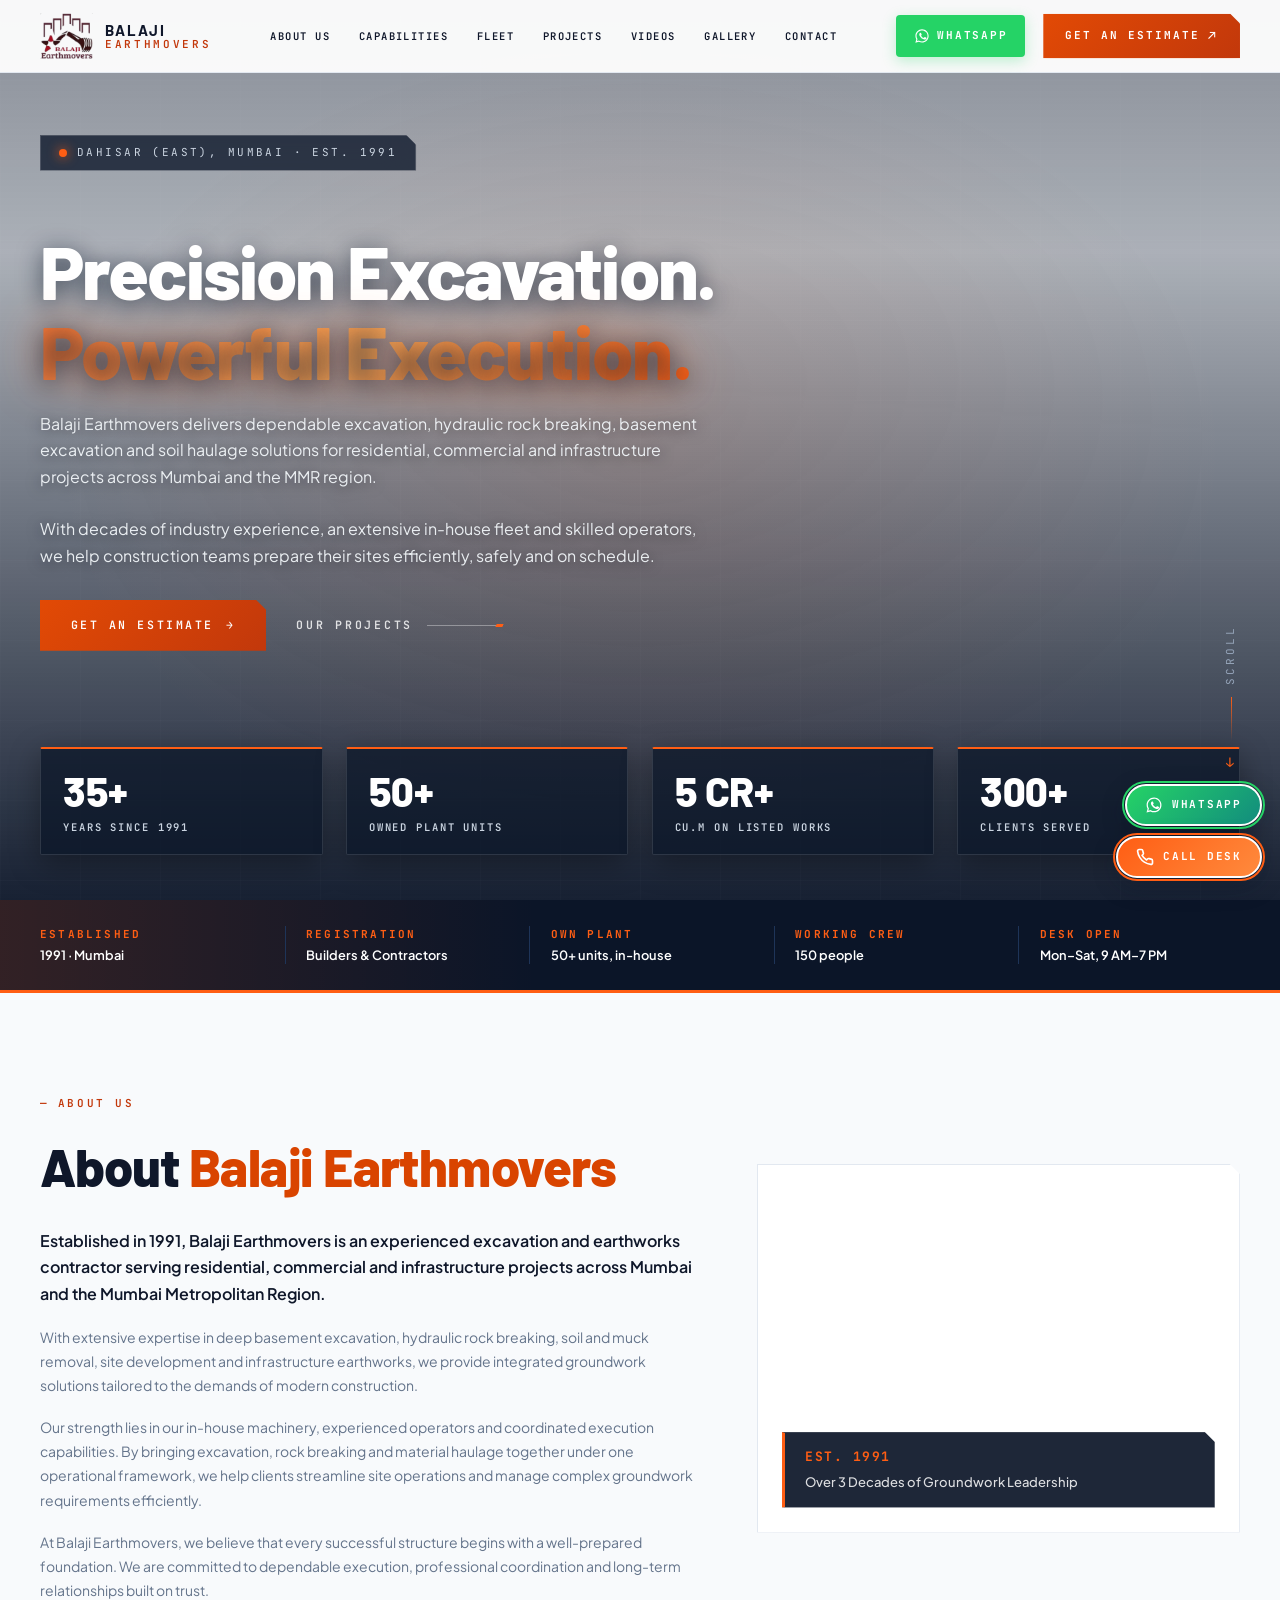
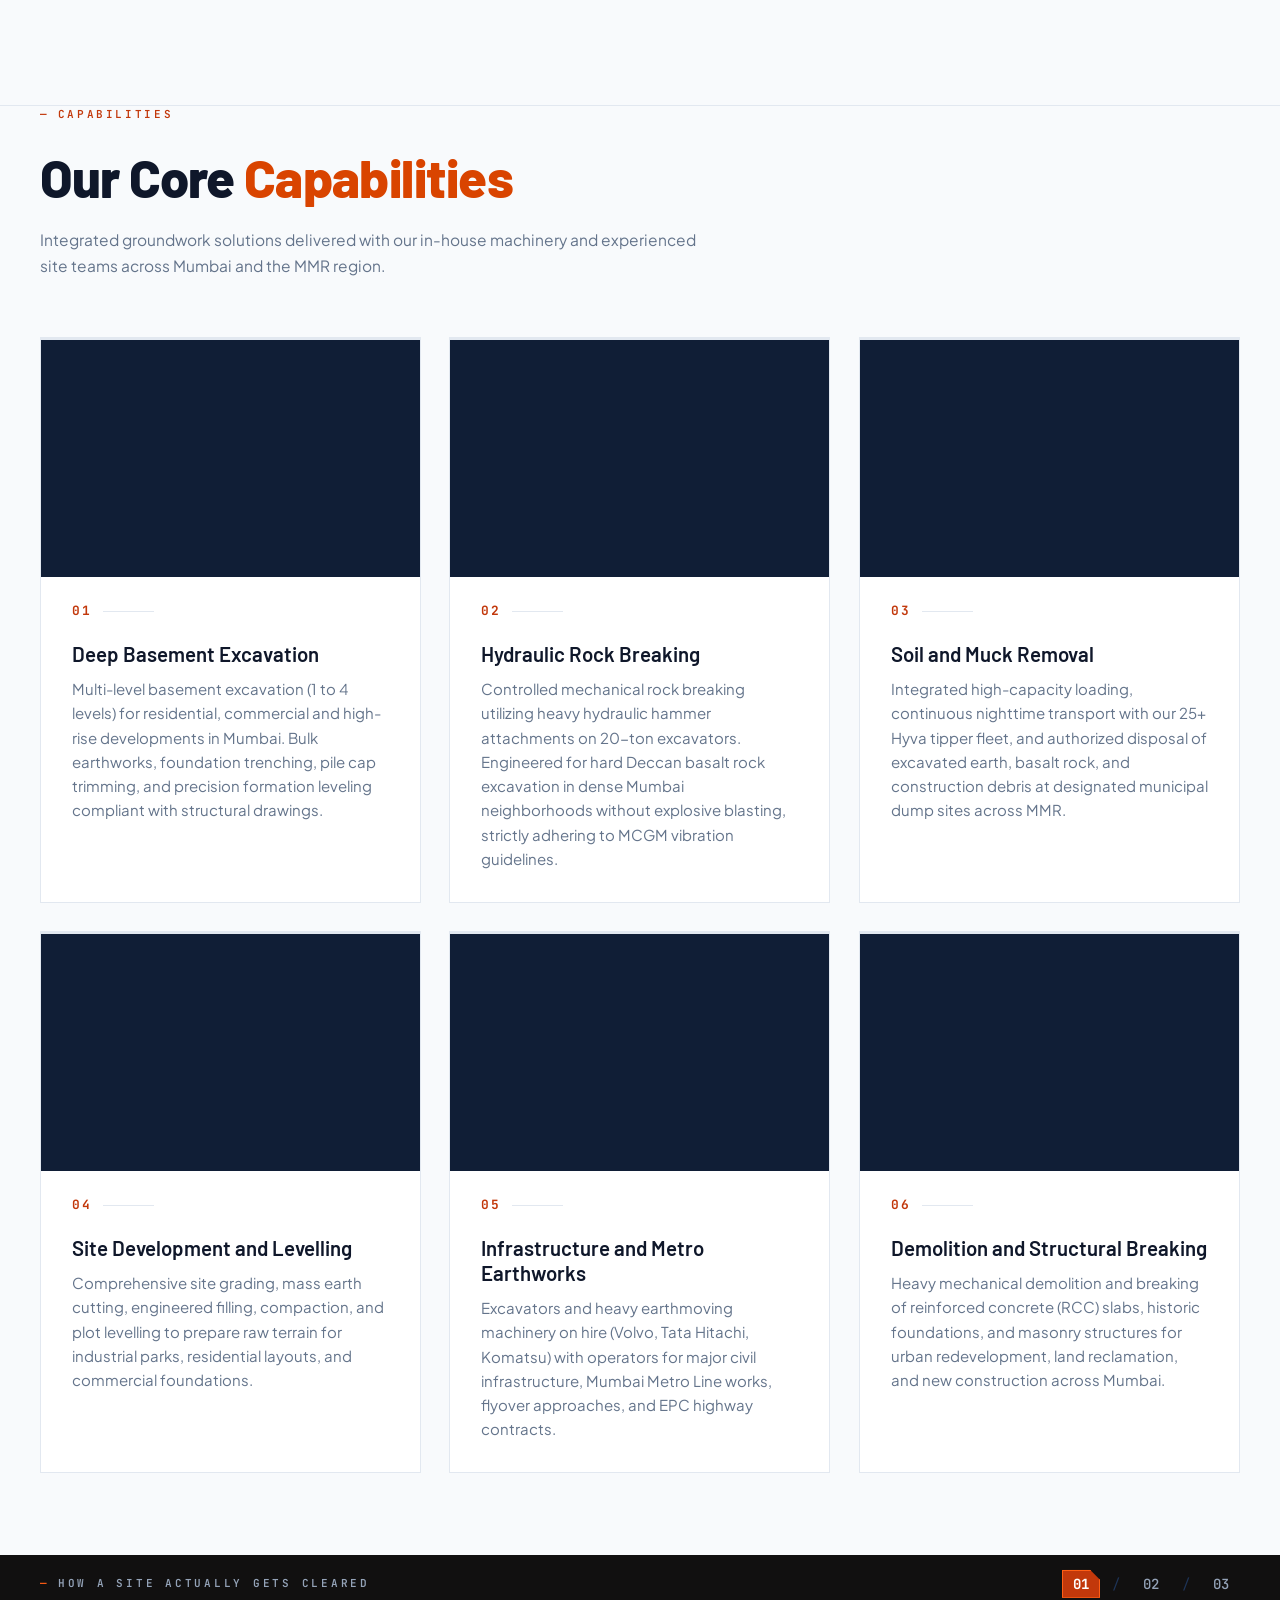
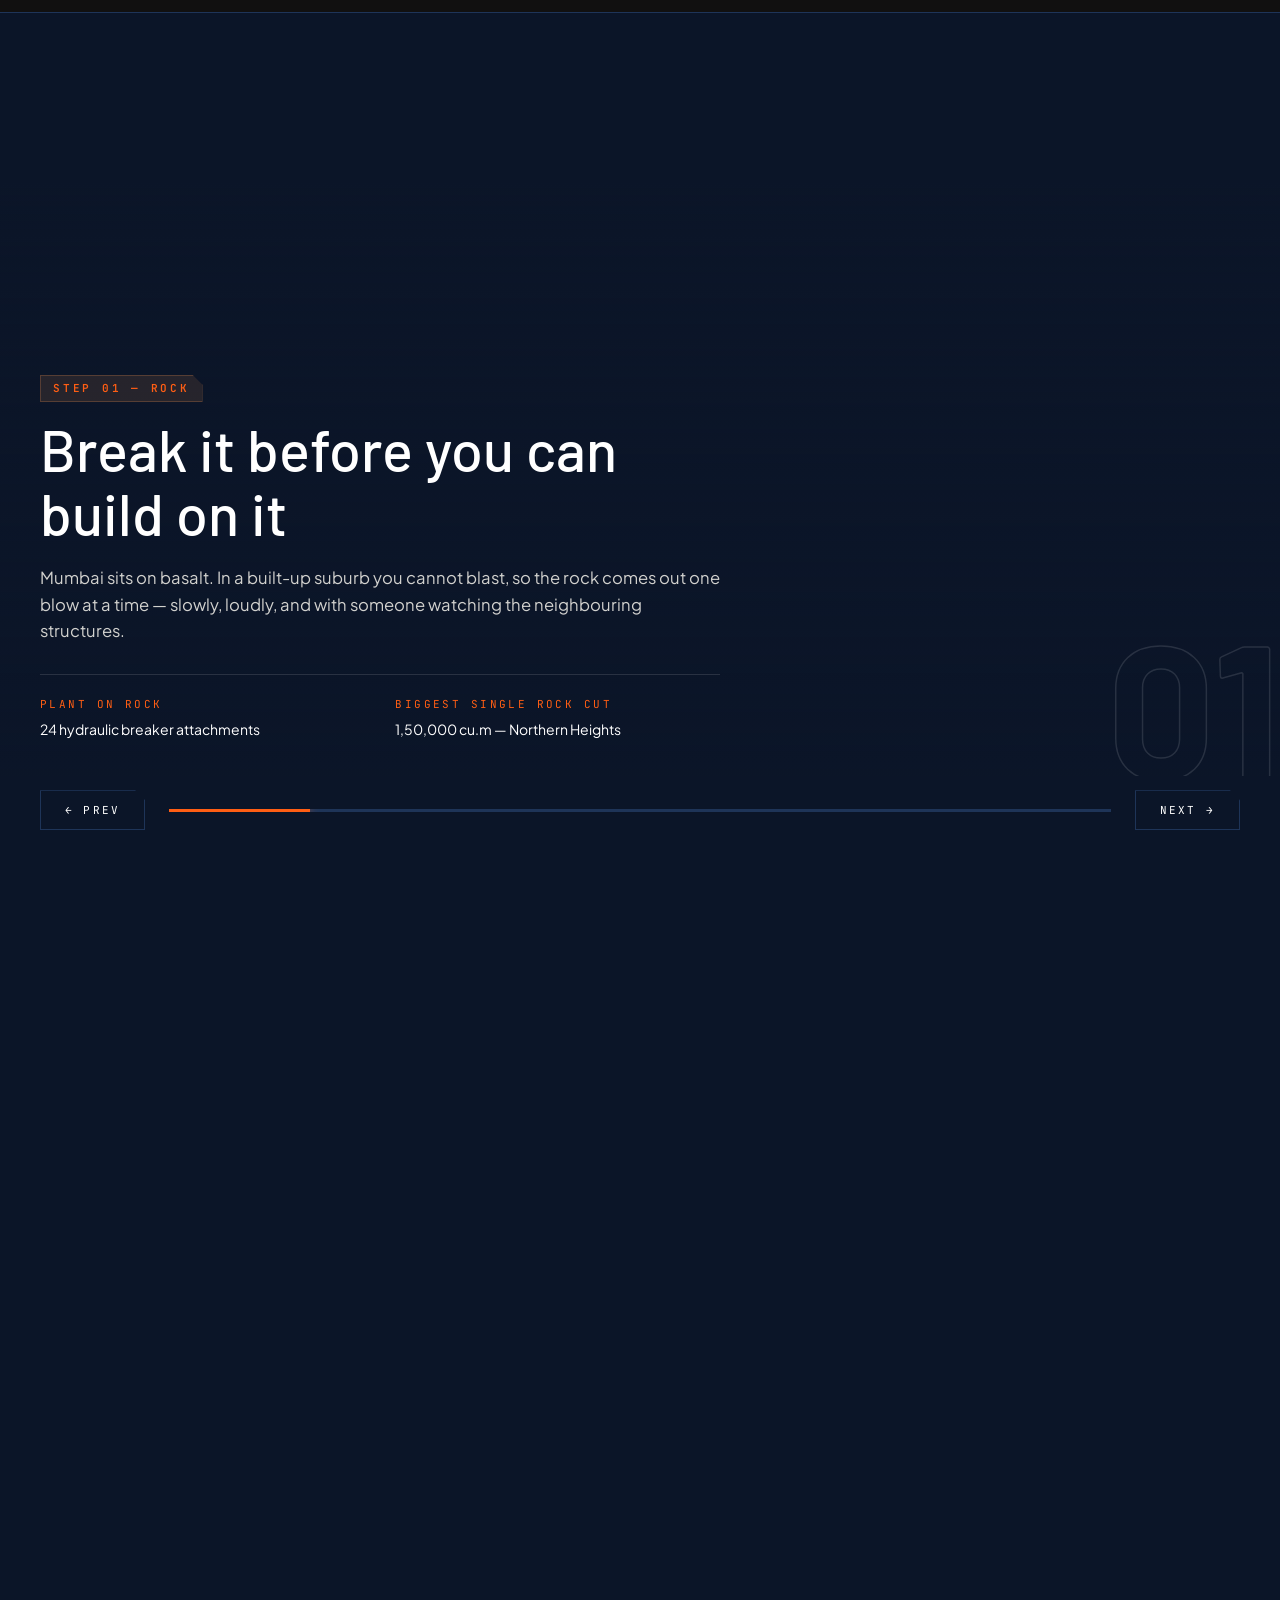
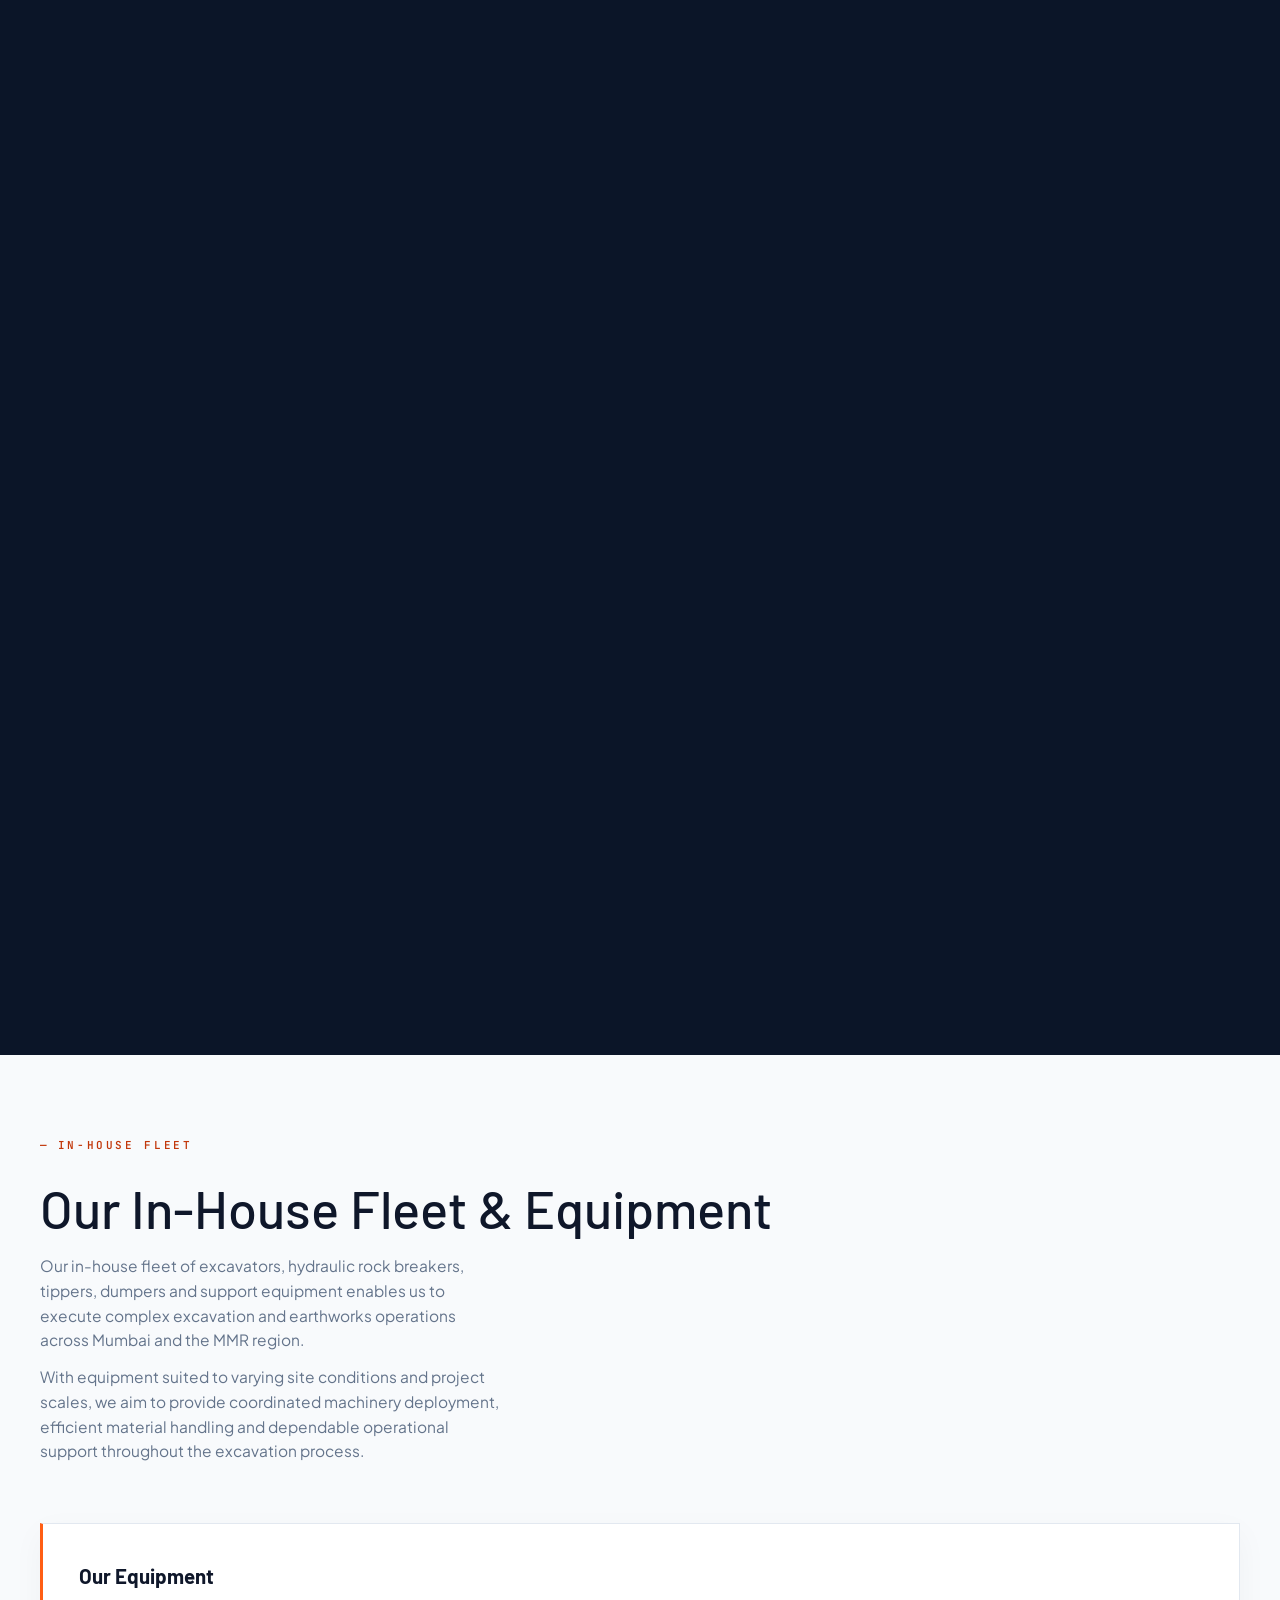
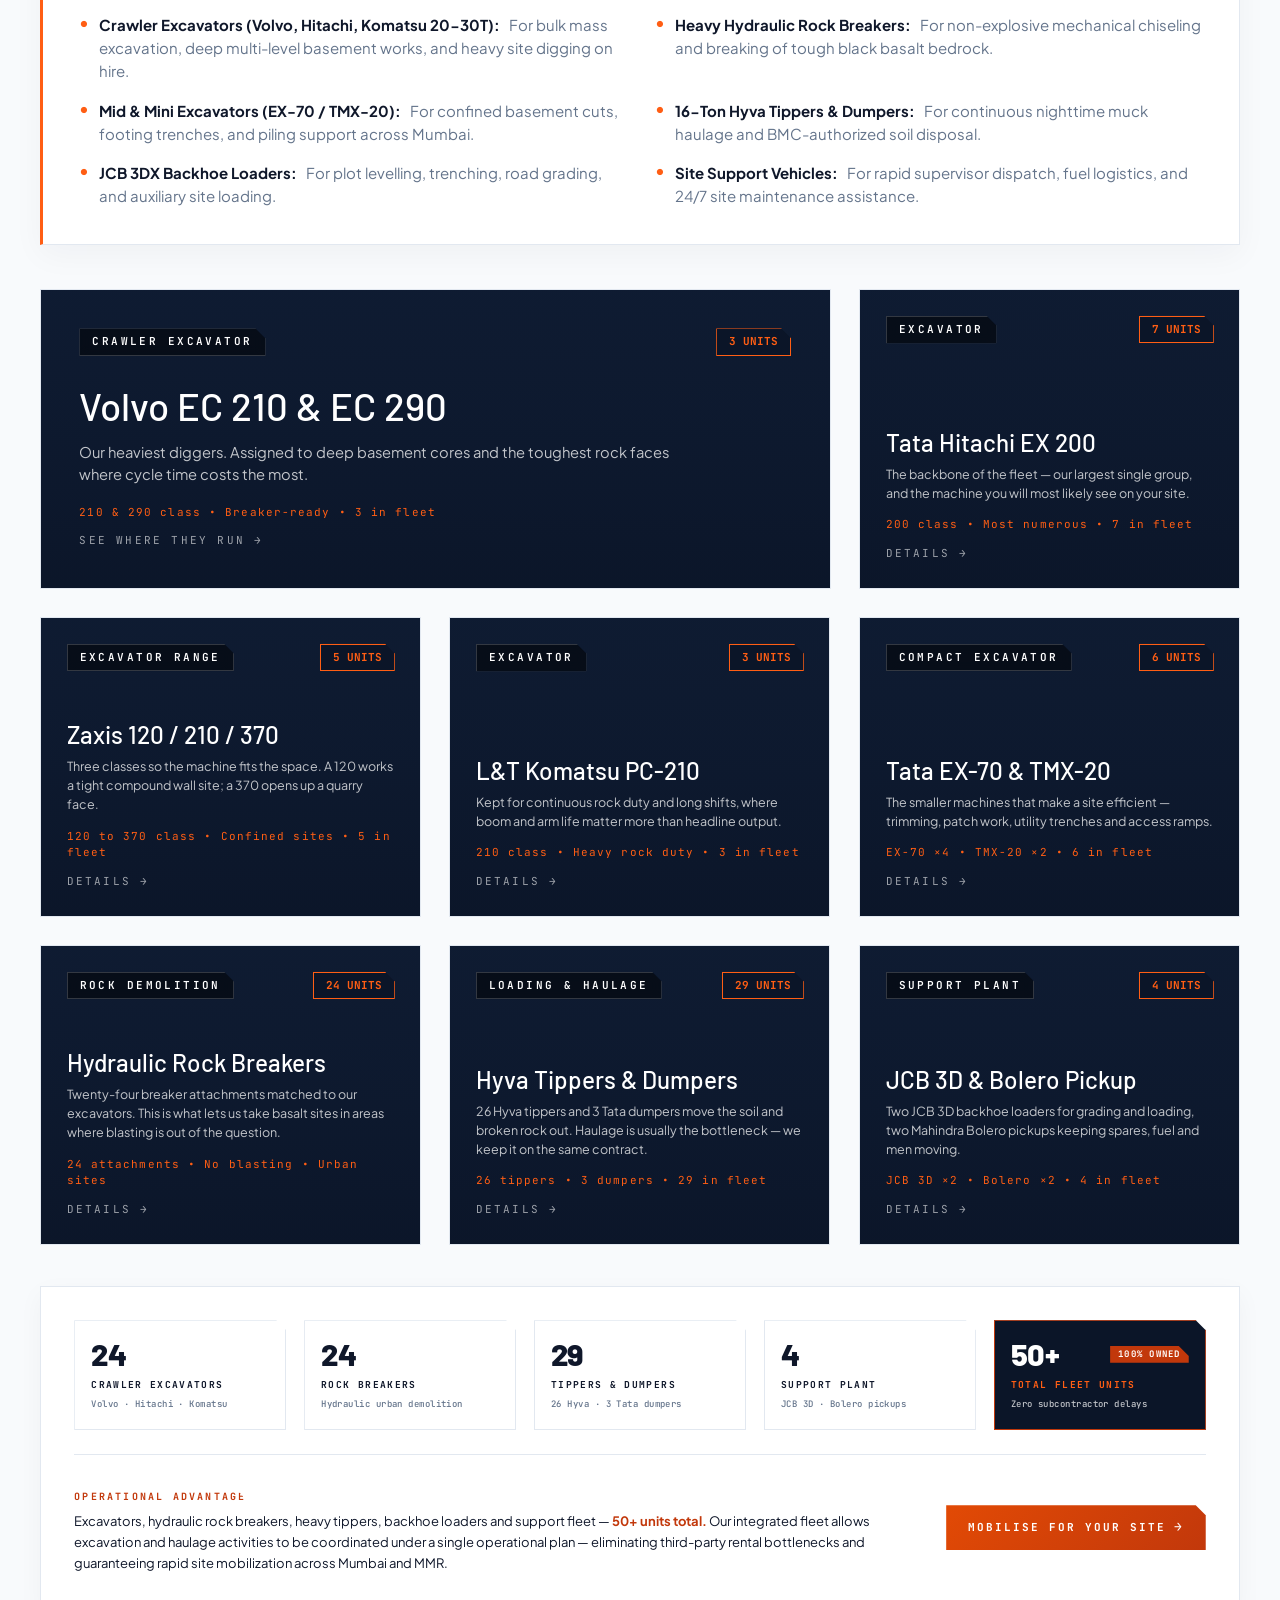
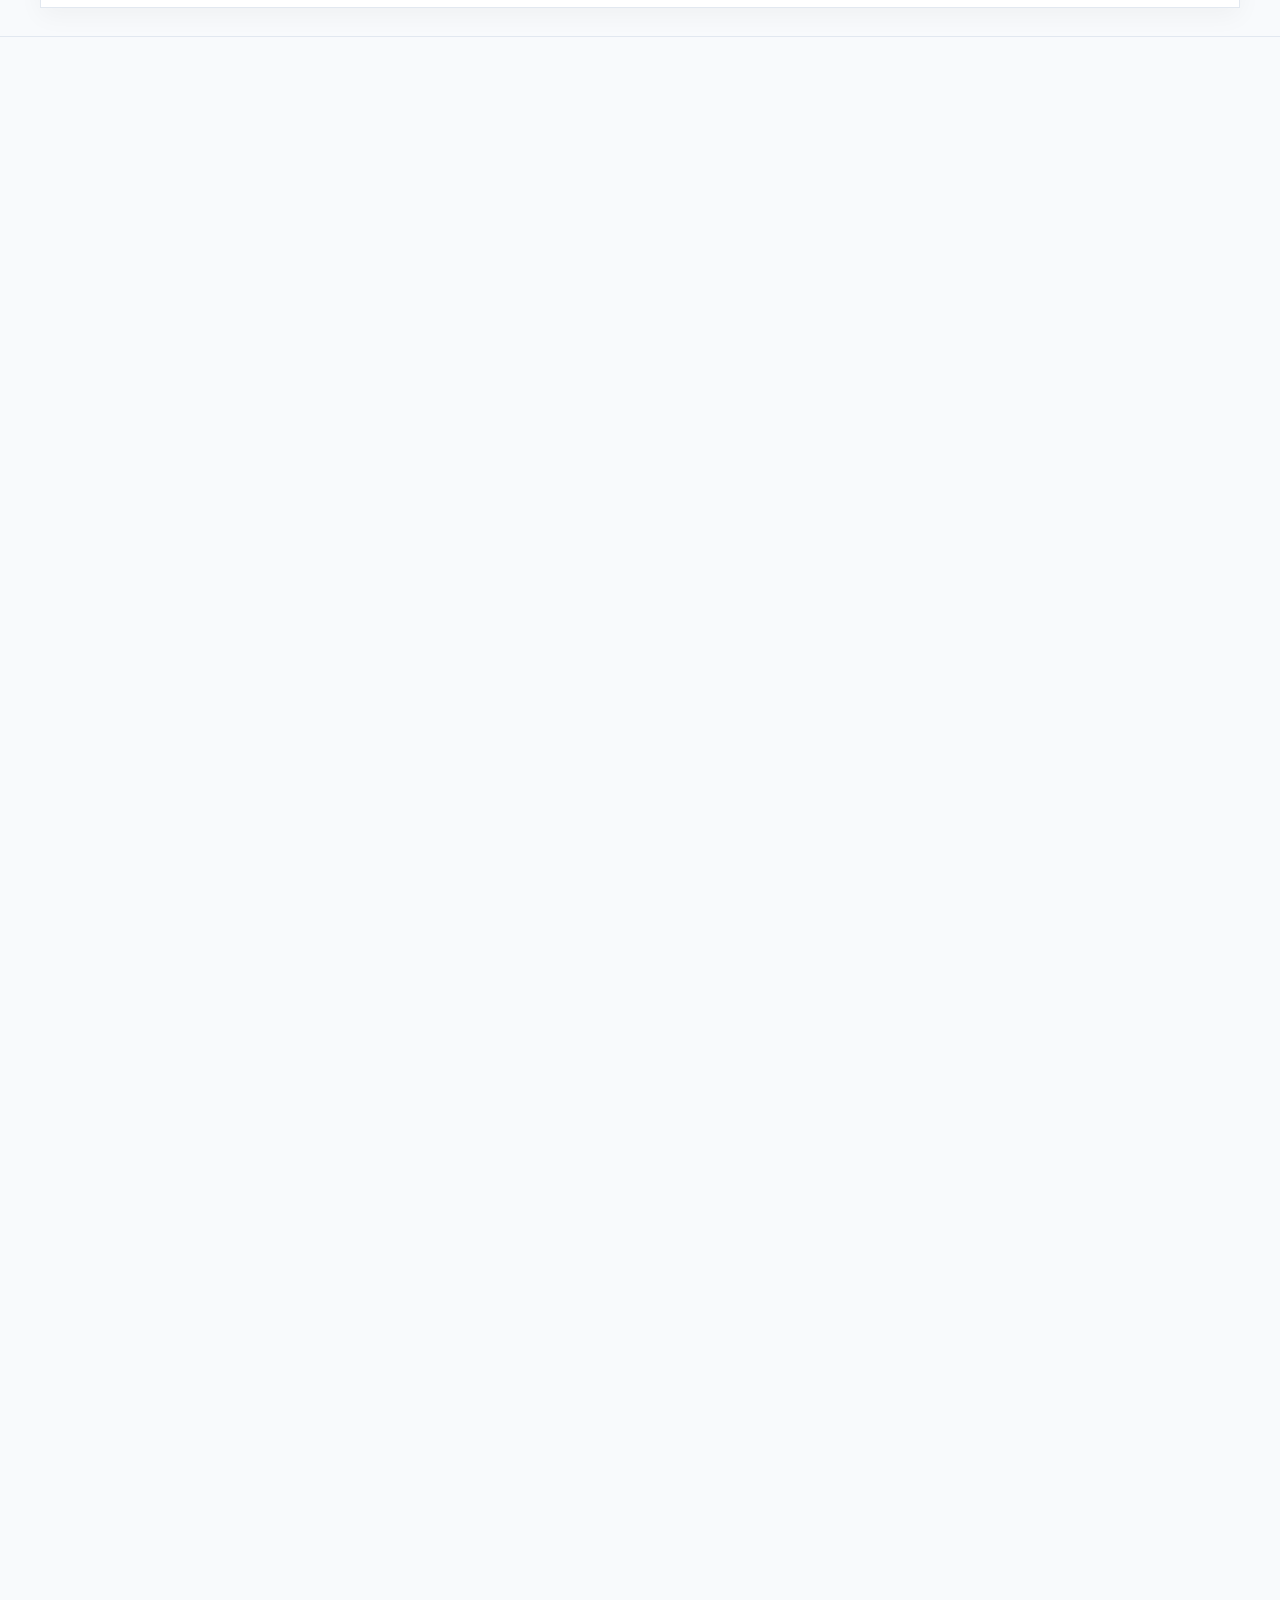
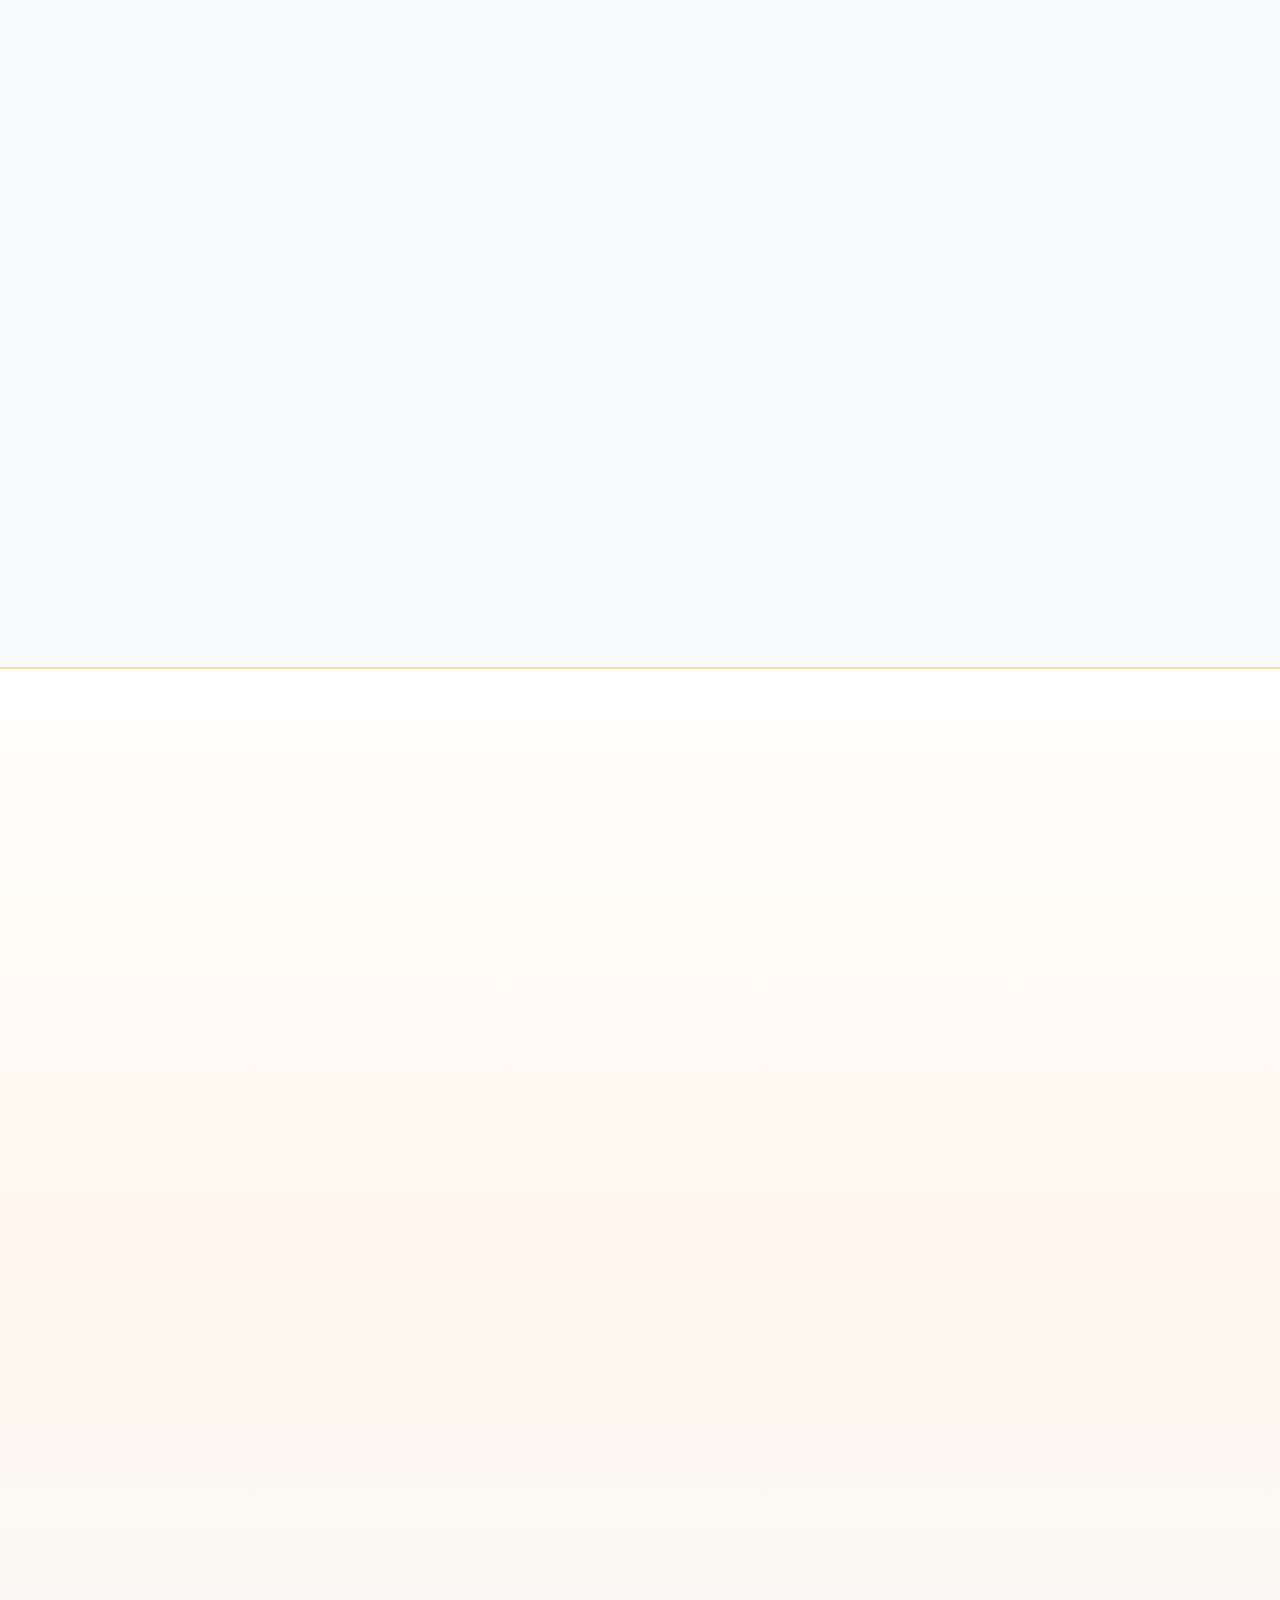
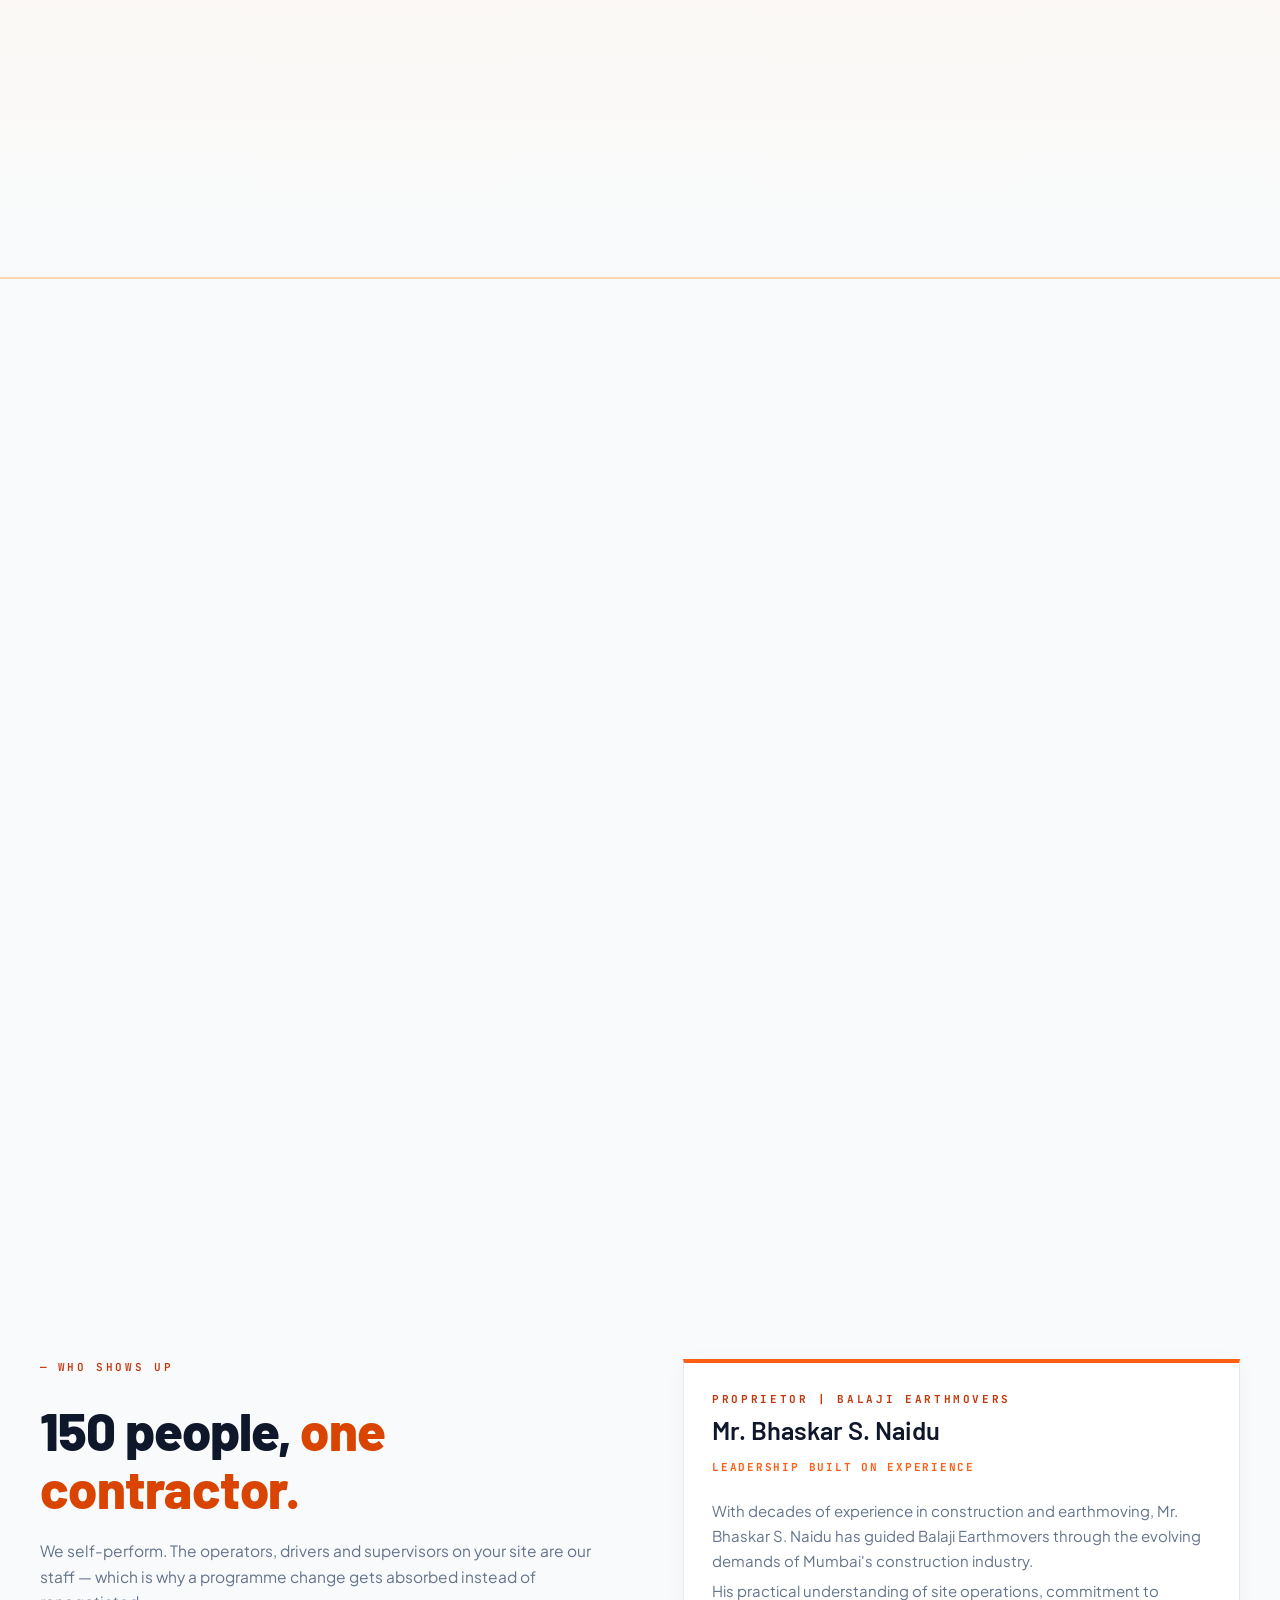
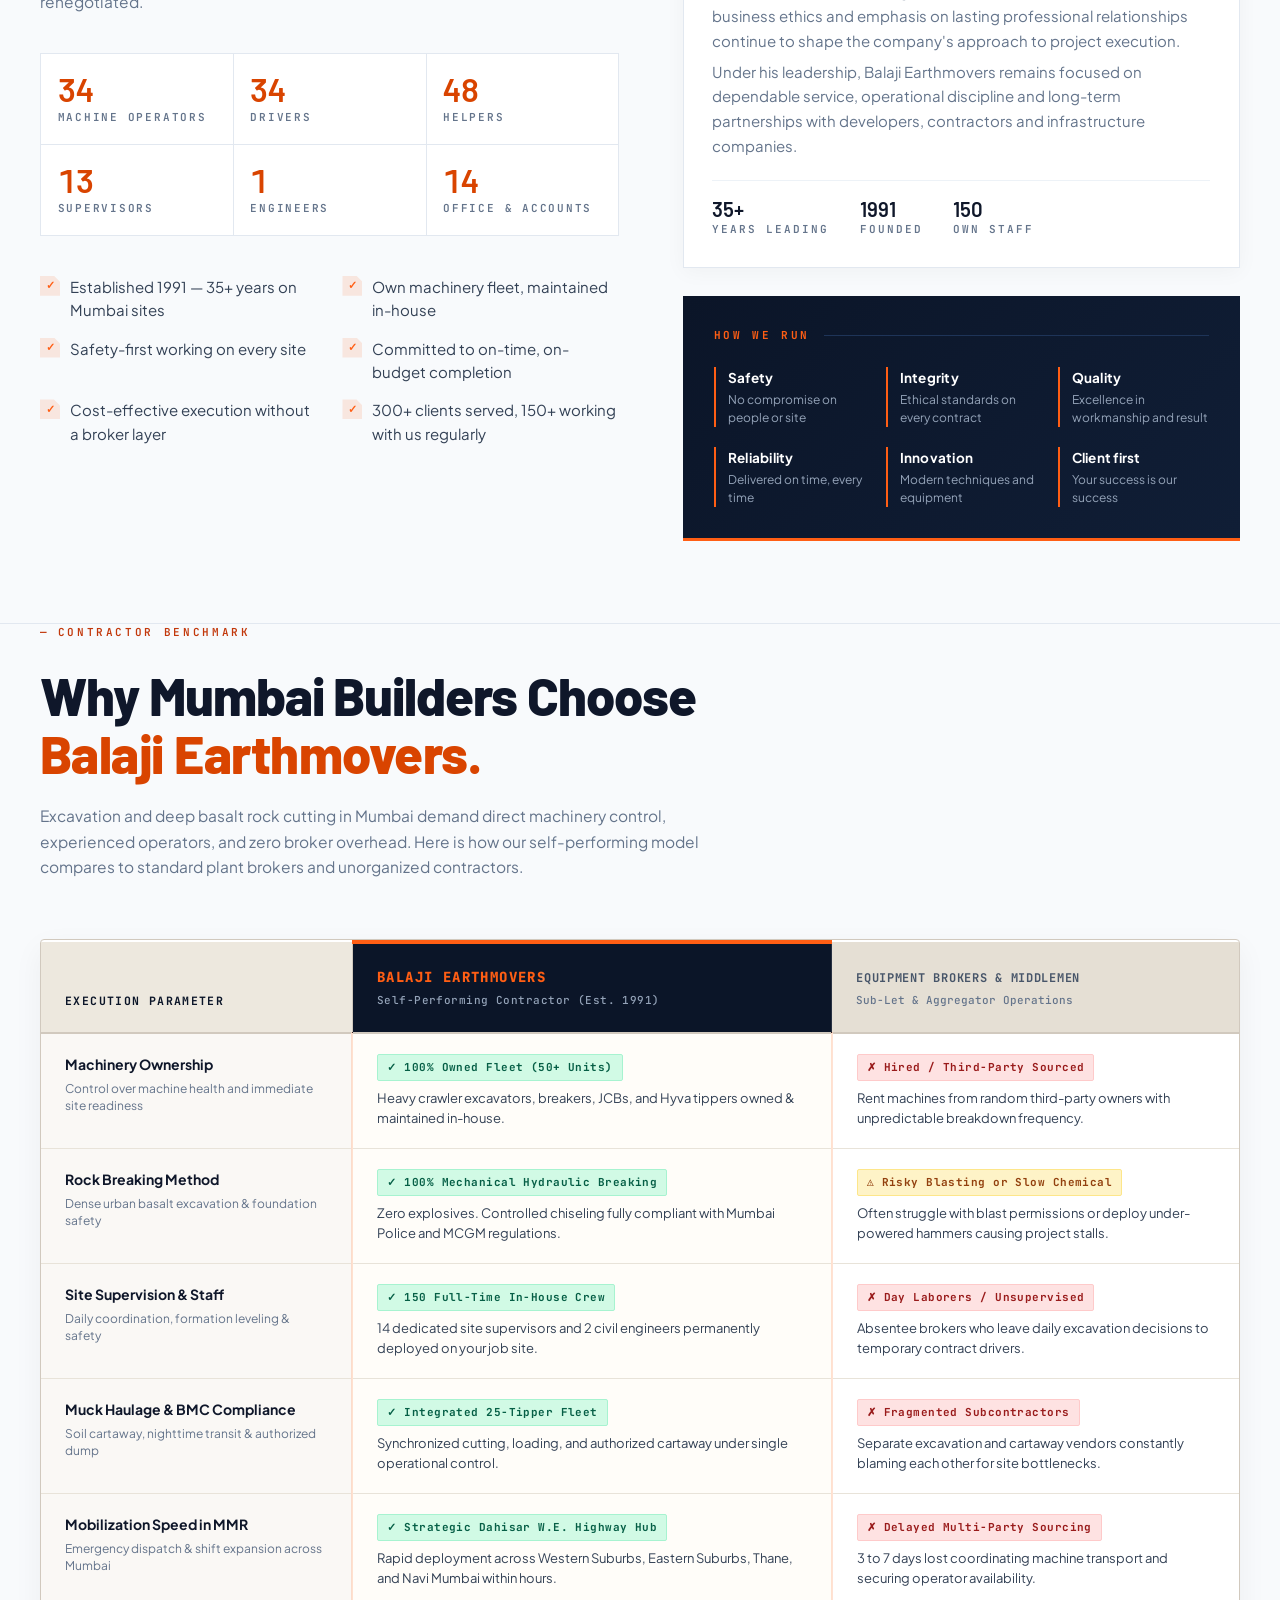
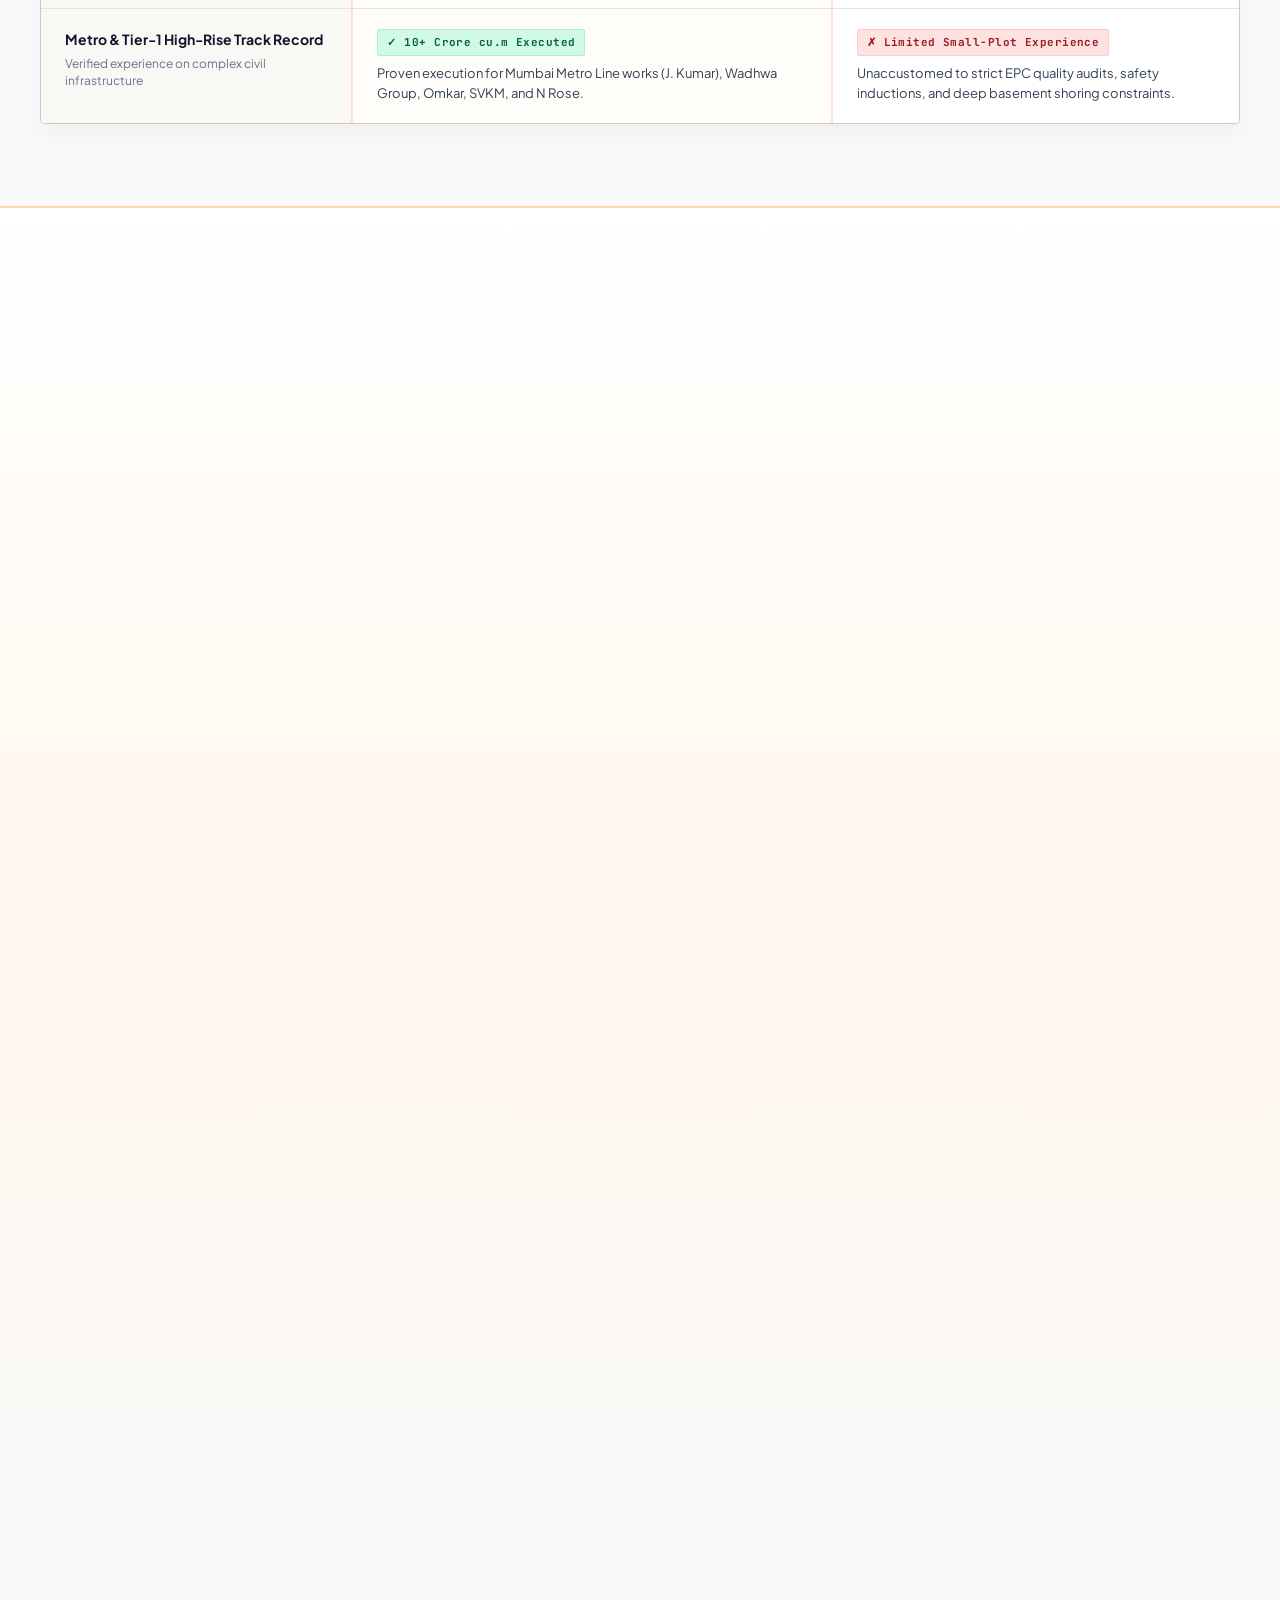
==== commit 878ccec6: "feat(seo): optimize comprehensive keyword clusters, expand FAQ schemas, and enhance MMR search direc" ====
--- a/deploy/index.html
+++ b/deploy/index.html
@@ -11,7 +11,7 @@
     <meta name="description"
         content="Balaji Earthmovers Mumbai (Est. 1991) — Premier excavation &amp; earthmoving contractors specializing in deep basement excavation, non-explosive hydraulic rock breaking, soil &amp; muck haulage across Mumbai, Dahisar, Thane &amp; MMR. 50+ owned machinery fleet. Official website: balajiearthmoversmumbai.com. Call +91 93203 20445.">
     <meta name="keywords"
-        content="balaji earthmovers mumbai, balajiearthmoversmumbai.com, excavation contractors mumbai, earthmoving contractors mumbai, hydraulic rock breaking mumbai, basement excavation contractors mumbai, soil and muck removal mumbai, non-explosive rock breaking mumbai, excavator on hire dahisar mumbai, earthmovers dahisar, excavation contractor borivali, excavation contractor andheri, heavy machinery rental mumbai, site levelling contractor mumbai, demolition contractor mumbai, mmr excavation contractors, balaji earthmovers">
+        content="excavation contractors mumbai, earthmoving contractors mumbai, balaji earthmovers mumbai, balajiearthmoversmumbai.com, deep basement excavation contractors mumbai, hydraulic rock breaking mumbai, non-explosive rock breaking mumbai, rock excavation without blasting mumbai, excavator on hire in mumbai, jcb on hire mumbai, rock breaker on hire mumbai, soil and muck removal mumbai, construction debris cartaway bmc mumbai, site levelling contractor mumbai, plot grading contractor mumbai, foundation excavation mumbai, mass earthwork contractor mumbai, demolition contractor mumbai, heavy machinery rental mumbai, tata hitachi excavator hire mumbai, volvo 210 hire mumbai, komatsu pc210 hire mumbai, hyva tipper hire mumbai, earthmovers dahisar, excavation contractor borivali, excavation contractor andheri, excavation contractor kandivali, excavation contractor malad, excavation contractor goregaon, excavation contractor powai, excavation contractor bandra, excavation contractor thane, earthmoving contractors navi mumbai, earthmovers mira bhayandar, bhaskar naidu balaji earthmovers">
     <meta name="robots" content="index, follow, max-snippet:-1, max-image-preview:large, max-video-preview:-1">
     <meta name="googlebot" content="index, follow, max-snippet:-1, max-image-preview:large, max-video-preview:-1">
     <meta name="bingbot" content="index, follow, max-snippet:-1, max-image-preview:large, max-video-preview:-1">
@@ -163,31 +163,67 @@
             { "@type": "City", "name": "Navi Mumbai" },
             { "@type": "AdministrativeArea", "name": "Ghansoli" },
             { "@type": "City", "name": "Mira Bhayandar" },
+            { "@type": "AdministrativeArea", "name": "Worli" },
+            { "@type": "AdministrativeArea", "name": "Lower Parel" },
+            { "@type": "AdministrativeArea", "name": "Dadar" },
+            { "@type": "AdministrativeArea", "name": "Vashi" },
+            { "@type": "AdministrativeArea", "name": "Panvel" },
             { "@type": "PostalCode", "postalCode": "400068" },
             { "@type": "PostalCode", "postalCode": "400092" },
+            { "@type": "PostalCode", "postalCode": "400066" },
             { "@type": "PostalCode", "postalCode": "400067" },
+            { "@type": "PostalCode", "postalCode": "400101" },
             { "@type": "PostalCode", "postalCode": "400064" },
+            { "@type": "PostalCode", "postalCode": "400097" },
             { "@type": "PostalCode", "postalCode": "400063" },
+            { "@type": "PostalCode", "postalCode": "400104" },
             { "@type": "PostalCode", "postalCode": "400053" },
+            { "@type": "PostalCode", "postalCode": "400069" },
             { "@type": "PostalCode", "postalCode": "400057" },
             { "@type": "PostalCode", "postalCode": "400050" },
+            { "@type": "PostalCode", "postalCode": "400049" },
             { "@type": "PostalCode", "postalCode": "400018" },
+            { "@type": "PostalCode", "postalCode": "400013" },
+            { "@type": "PostalCode", "postalCode": "400028" },
+            { "@type": "PostalCode", "postalCode": "400076" },
             { "@type": "PostalCode", "postalCode": "400077" },
+            { "@type": "PostalCode", "postalCode": "400080" },
             { "@type": "PostalCode", "postalCode": "400601" },
+            { "@type": "PostalCode", "postalCode": "400615" },
+            { "@type": "PostalCode", "postalCode": "400703" },
             { "@type": "PostalCode", "postalCode": "400701" },
             { "@type": "PostalCode", "postalCode": "401107" }
+          ],
+          "keywords": [
+            "Excavation Contractors Mumbai",
+            "Earthmoving Contractors Mumbai",
+            "Deep Basement Excavation Contractors Mumbai",
+            "Hydraulic Rock Breaking Without Blasting Mumbai",
+            "Excavator On Hire in Mumbai",
+            "Tata Hitachi Volvo Komatsu Excavator Hire Mumbai",
+            "Hydraulic Rock Breaker on Hire Mumbai",
+            "JCB 3DX on Hire Dahisar Mumbai",
+            "Soil and Muck Removal Cartaway BMC Compliant",
+            "Heavy Construction Machinery Rental Mumbai",
+            "Site Levelling and Plot Grading Contractors Mumbai",
+            "Demolition and Concrete Breaking Contractors Mumbai",
+            "Metro Infrastructure Groundwork MMR",
+            "Earthmovers Dahisar Borivali Andheri Thane Navi Mumbai"
           ],
           "knowsAbout": [
             "Deep Basement Excavation Mumbai",
             "Hydraulic Rock Breaking Without Blasting",
             "Hard Basalt Rock Splitting MMR",
             "Soil and Muck Removal Cartaway BMC Compliant",
+            "Excavator On Hire in Mumbai (Volvo, Tata Hitachi, Komatsu)",
+            "Heavy Hydraulic Rock Breaker on Hire Mumbai",
+            "JCB 3DX Backhoe Loader Rental Dahisar",
             "Infrastructure and Mumbai Metro Earthworks",
             "Site Levelling and Plot Grading",
             "Demolition and Structural Breaking",
             "Heavy Earthmoving Machinery Fleet (50+ Owned Units)",
             "Self-Performing Earthmoving Contractor vs Plant Brokers",
-            "16-Ton Hyva Tipper Logistics",
+            "16-Ton Hyva Tipper Logistics and Nighttime Transit",
             "Balaji Earthmovers Mumbai Official Website balajiearthmoversmumbai.com"
           ],
           "hasOfferCatalog": {
@@ -208,6 +244,14 @@
                   "@type": "Service",
                   "name": "Hydraulic Rock Breaking",
                   "description": "Controlled mechanical rock breaking using heavy hydraulic breaker attachments without explosive blasting in dense urban areas."
+                }
+              },
+              {
+                "@type": "Offer",
+                "itemOffered": {
+                  "@type": "Service",
+                  "name": "Excavator & Heavy Machinery Hire",
+                  "description": "Short and long-term project hire of 20-ton crawler excavators (Volvo EC 210, Tata Hitachi EX 200, Komatsu PC 210), JCB 3DX, and hydraulic rock breaker attachments with full-time operators."
                 }
               },
               {
@@ -384,6 +428,38 @@
                 "@type": "Answer",
                 "text": "Explosive blasting is banned across dense Mumbai residential and commercial sectors. We deploy heavy hydraulic rock breaker attachments on 20-ton crawler excavators (Volvo, Komatsu, Tata Hitachi). Our operators utilize controlled mechanical chiseling aligned with natural geological fracture planes, fracturing tough black basalt rock safely without exceeding structural vibration thresholds or compromising adjoining shoring, diaphragm walls, and neighboring high-rise foundations."
               }
+            },
+            {
+              "@type": "Question",
+              "name": "Can we hire excavators and hydraulic rock breakers on monthly or project contract in Mumbai?",
+              "acceptedAnswer": {
+                "@type": "Answer",
+                "text": "Yes. Balaji Earthmovers provides 20-ton crawler excavators (Volvo EC 210, Tata Hitachi EX 200 / Zaxis, Komatsu PC 210), mini excavators (Tata EX-70), JCB 3DX backhoes, and Soosan hydraulic rock breaker attachments on monthly and project-based machinery rental across Mumbai, Dahisar, Thane, and Navi Mumbai with experienced full-time operators and maintenance support."
+              }
+            },
+            {
+              "@type": "Question",
+              "name": "What are the typical excavation and rock breaking rates per cubic meter or brass in Mumbai?",
+              "acceptedAnswer": {
+                "@type": "Answer",
+                "text": "Excavation and rock breaking rates in Mumbai depend on geological strata (loose earth vs. hard black basalt), basement excavation depth (single vs. multi-level), site access constraints, and muck disposal distances. Soft soil excavation and carting is typically estimated per brass or cubic meter, while hard basalt hydraulic rock breaking is priced based on breaker machine hours or solid cubic meter volume. Our Dahisar technical desk provides complimentary site inspections and transparent BOQ-based quotations within 24 hours."
+              }
+            },
+            {
+              "@type": "Question",
+              "name": "How do you handle BMC / MCGM guidelines for construction debris transport and muck haulage?",
+              "acceptedAnswer": {
+                "@type": "Answer",
+                "text": "Mumbai traffic regulations restrict heavy vehicle movement during peak daytime hours. Balaji Earthmovers operates an integrated 25+ Hyva tipper fleet utilizing MCGM/BMC approved night transit windows (10:00 PM to 6:00 AM) to transport excavated soil and rock to authorized municipal reclamation grounds and landfill sites, fully compliant with environmental and dust-mitigation mandates."
+              }
+            },
+            {
+              "@type": "Question",
+              "name": "Which specific Mumbai suburbs and MMR zones do you deploy equipment to?",
+              "acceptedAnswer": {
+                "@type": "Answer",
+                "text": "Headquartered adjacent to the Western Express Highway in Dahisar East, we mobilize machinery rapidly across the entire Western Suburbs (Dahisar, Borivali, Kandivali, Malad, Goregaon, Andheri, Juhu, Bandra), Eastern Suburbs (Powai, Ghatkopar, Bhandup, Mulund, Chembur), South Mumbai (Worli, Lower Parel, Dadar), Thane (Ghodbunder Road, Majiwada), Navi Mumbai (Vashi, Ghansoli, Airoli, Belapur), and Mira-Bhayandar."
+              }
             }
           ]
         },
@@ -705,71 +781,62 @@
                 <div class="cap-grid">
                     <article class="cap-card reveal-up">
                         <div class="cap-img-wrap">
-                            <img src="images/capability-1.webp" alt="01. Deep Basement Excavation" class="cap-img"
+                            <img src="images/capability-1.webp" alt="Deep basement excavation contractors in Mumbai - Balaji Earthmovers" class="cap-img"
                                 loading="lazy">
                         </div>
                         <span class="cap-num mono">01</span>
                         <h3 class="cap-title">Deep Basement Excavation</h3>
-                        <p class="cap-text">Execution of deep basement excavation for residential, commercial and
-                            mixed-use developments, including bulk excavation, controlled cutting and trimming to the
-                            required formation level, as per approved drawings and site requirements.</p>
+                        <p class="cap-text">Multi-level basement excavation (1 to 4 levels) for residential, commercial and high-rise developments in Mumbai. Bulk earthworks, foundation trenching, pile cap trimming, and precision formation leveling compliant with structural drawings.</p>
                     </article>
 
                     <article class="cap-card reveal-up">
                         <div class="cap-img-wrap">
-                            <img src="images/capability-2.webp" alt="02. Hydraulic Rock Breaking" class="cap-img"
+                            <img src="images/capability-2.webp" alt="Hydraulic rock breaking without blasting in Mumbai - Balaji Earthmovers" class="cap-img"
                                 loading="lazy">
                         </div>
                         <span class="cap-num mono">02</span>
                         <h3 class="cap-title">Hydraulic Rock Breaking</h3>
-                        <p class="cap-text">Mechanical rock breaking using hydraulic breaker attachments for hard-rock
-                            excavation in urban and built-up locations, subject to applicable site conditions and
-                            permissions.</p>
+                        <p class="cap-text">Controlled mechanical rock breaking utilizing heavy hydraulic hammer attachments on 20-ton excavators. Engineered for hard Deccan basalt rock excavation in dense Mumbai neighborhoods without explosive blasting, strictly adhering to MCGM vibration guidelines.</p>
                     </article>
 
                     <article class="cap-card reveal-up">
                         <div class="cap-img-wrap">
-                            <img src="images/capability-3.webp" alt="03. Soil and Muck Removal" class="cap-img"
+                            <img src="images/capability-3.webp" alt="Soil and muck removal cartaway contractor Mumbai - Balaji Earthmovers" class="cap-img"
                                 loading="lazy">
                         </div>
                         <span class="cap-num mono">03</span>
                         <h3 class="cap-title">Soil and Muck Removal</h3>
-                        <p class="cap-text">Integrated loading, transportation and authorized disposal of excavated soil
-                            and debris, coordinated with excavation activities to support efficient site operations.</p>
+                        <p class="cap-text">Integrated high-capacity loading, continuous nighttime transport with our 25+ Hyva tipper fleet, and authorized disposal of excavated earth, basalt rock, and construction debris at designated municipal dump sites across MMR.</p>
                     </article>
 
                     <article class="cap-card reveal-up">
                         <div class="cap-img-wrap">
-                            <img src="images/capability-4.webp" alt="04. Site Development and Levelling" class="cap-img"
+                            <img src="images/capability-4.webp" alt="Site development and plot levelling contractors Mumbai - Balaji Earthmovers" class="cap-img"
                                 loading="lazy">
                         </div>
                         <span class="cap-num mono">04</span>
                         <h3 class="cap-title">Site Development and Levelling</h3>
-                        <p class="cap-text">Site grading, earth cutting, filling, levelling and related groundwork to
-                            prepare plots for subsequent construction activities.</p>
+                        <p class="cap-text">Comprehensive site grading, mass earth cutting, engineered filling, compaction, and plot levelling to prepare raw terrain for industrial parks, residential layouts, and commercial foundations.</p>
                     </article>
 
                     <article class="cap-card reveal-up">
                         <div class="cap-img-wrap">
-                            <img src="images/capability-5.webp" alt="05. Infrastructure and Metro Earthworks"
+                            <img src="images/capability-5.webp" alt="Heavy excavator machinery on hire and metro earthworks Mumbai - Balaji Earthmovers"
                                 class="cap-img" loading="lazy">
                         </div>
                         <span class="cap-num mono">05</span>
                         <h3 class="cap-title">Infrastructure and Metro Earthworks</h3>
-                        <p class="cap-text">Earthwork execution for infrastructure projects, including large-scale
-                            excavation and associated groundwork in coordination with EPC contractors and project teams.
-                        </p>
+                        <p class="cap-text">Excavators and heavy earthmoving machinery on hire (Volvo, Tata Hitachi, Komatsu) with operators for major civil infrastructure, Mumbai Metro Line works, flyover approaches, and EPC highway contracts.</p>
                     </article>
 
                     <article class="cap-card reveal-up">
                         <div class="cap-img-wrap">
-                            <img src="images/capability-6.webp" alt="06. Demolition and Structural Breaking"
+                            <img src="images/capability-6.webp" alt="Demolition and structural concrete breaking contractors Mumbai - Balaji Earthmovers"
                                 class="cap-img" loading="lazy">
                         </div>
                         <span class="cap-num mono">06</span>
                         <h3 class="cap-title">Demolition and Structural Breaking</h3>
-                        <p class="cap-text">Mechanical breaking and removal of concrete slabs, foundations and other
-                            structures to facilitate redevelopment, new excavation and site preparation.</p>
+                        <p class="cap-text">Heavy mechanical demolition and breaking of reinforced concrete (RCC) slabs, historic foundations, and masonry structures for urban redevelopment, land reclamation, and new construction across Mumbai.</p>
                     </article>
                 </div>
             </div>
@@ -929,43 +996,43 @@
                         <div class="roster-item">
                             <span class="roster-bullet">&bull;</span>
                             <div>
-                                <strong class="roster-name">Crawler Excavators:</strong>
-                                <span class="roster-desc">For bulk excavation and deep basement works.</span>
+                                <strong class="roster-name">Crawler Excavators (Volvo, Hitachi, Komatsu 20-30T):</strong>
+                                <span class="roster-desc">For bulk mass excavation, deep multi-level basement works, and heavy site digging on hire.</span>
                             </div>
                         </div>
                         <div class="roster-item">
                             <span class="roster-bullet">&bull;</span>
                             <div>
-                                <strong class="roster-name">Hydraulic Rock Breakers:</strong>
-                                <span class="roster-desc">For mechanical breaking of hard rock.</span>
+                                <strong class="roster-name">Heavy Hydraulic Rock Breakers:</strong>
+                                <span class="roster-desc">For non-explosive mechanical chiseling and breaking of tough black basalt bedrock.</span>
                             </div>
                         </div>
                         <div class="roster-item">
                             <span class="roster-bullet">&bull;</span>
                             <div>
-                                <strong class="roster-name">Excavators:</strong>
-                                <span class="roster-desc">For excavation, loading and general earthworks.</span>
+                                <strong class="roster-name">Mid &amp; Mini Excavators (EX-70 / TMX-20):</strong>
+                                <span class="roster-desc">For confined basement cuts, footing trenches, and piling support across Mumbai.</span>
                             </div>
                         </div>
                         <div class="roster-item">
                             <span class="roster-bullet">&bull;</span>
                             <div>
-                                <strong class="roster-name">Hyva Tippers and Dumpers:</strong>
-                                <span class="roster-desc">For transportation of excavated soil and rock.</span>
+                                <strong class="roster-name">16-Ton Hyva Tippers &amp; Dumpers:</strong>
+                                <span class="roster-desc">For continuous nighttime muck haulage and BMC-authorized soil disposal.</span>
                             </div>
                         </div>
                         <div class="roster-item">
                             <span class="roster-bullet">&bull;</span>
                             <div>
-                                <strong class="roster-name">Backhoe Loaders:</strong>
-                                <span class="roster-desc">For levelling, loading and support activities.</span>
+                                <strong class="roster-name">JCB 3DX Backhoe Loaders:</strong>
+                                <span class="roster-desc">For plot levelling, trenching, road grading, and auxiliary site loading.</span>
                             </div>
                         </div>
                         <div class="roster-item">
                             <span class="roster-bullet">&bull;</span>
                             <div>
-                                <strong class="roster-name">Support Vehicles:</strong>
-                                <span class="roster-desc">For site logistics and operational assistance.</span>
+                                <strong class="roster-name">Site Support Vehicles:</strong>
+                                <span class="roster-desc">For rapid supervisor dispatch, fuel logistics, and 24/7 site maintenance assistance.</span>
                             </div>
                         </div>
                     </div>
@@ -2063,6 +2130,46 @@
                                 <p>The official website is <a href="https://balajiearthmoversmumbai.com/"><strong>balajiearthmoversmumbai.com</strong></a>. You can inspect our 50+ owned heavy equipment fleet, verify landmark project case studies, and submit site details for a priced technical estimate online, or reach our direct engineering desk by calling or WhatsApping <a href="tel:+919320320445">+91 93203 20445</a>.</p>
                             </div>
                         </details>
+
+                        <details class="faq-item">
+                            <summary class="faq-q">
+                                <span class="faq-q-text">12. Can we hire excavators and hydraulic rock breakers on monthly or project contract in Mumbai?</span>
+                                <span class="faq-icon" aria-hidden="true"></span>
+                            </summary>
+                            <div class="faq-a">
+                                <p>Yes. Balaji Earthmovers provides 20-ton crawler excavators (Volvo EC 210, Tata Hitachi EX 200 / Zaxis, Komatsu PC 210), mini excavators (Tata EX-70), JCB 3DX backhoes, and Soosan hydraulic rock breaker attachments on monthly and project-based machinery rental across Mumbai, Dahisar, Thane, and Navi Mumbai with experienced full-time operators and maintenance support.</p>
+                            </div>
+                        </details>
+
+                        <details class="faq-item">
+                            <summary class="faq-q">
+                                <span class="faq-q-text">13. What are the typical excavation and rock breaking rates per cubic meter or brass in Mumbai?</span>
+                                <span class="faq-icon" aria-hidden="true"></span>
+                            </summary>
+                            <div class="faq-a">
+                                <p>Excavation and rock breaking rates in Mumbai depend on geological strata (loose earth vs. hard black basalt), basement excavation depth (single vs. multi-level), site access constraints, and muck disposal distances. Soft soil excavation and carting is typically estimated per brass or cubic meter, while hard basalt hydraulic rock breaking is priced based on breaker machine hours or solid cubic meter volume. Our Dahisar technical desk provides complimentary site inspections and transparent BOQ-based quotations within 24 hours.</p>
+                            </div>
+                        </details>
+
+                        <details class="faq-item">
+                            <summary class="faq-q">
+                                <span class="faq-q-text">14. How do you handle BMC / MCGM guidelines for construction debris transport and muck haulage?</span>
+                                <span class="faq-icon" aria-hidden="true"></span>
+                            </summary>
+                            <div class="faq-a">
+                                <p>Mumbai traffic regulations restrict heavy vehicle movement during peak daytime hours. Balaji Earthmovers operates an integrated 25+ Hyva tipper fleet utilizing MCGM/BMC approved night transit windows (10:00 PM to 6:00 AM) to transport excavated soil and rock to authorized municipal reclamation grounds and landfill sites, fully compliant with environmental and dust-mitigation mandates.</p>
+                            </div>
+                        </details>
+
+                        <details class="faq-item">
+                            <summary class="faq-q">
+                                <span class="faq-q-text">15. Which specific Mumbai suburbs and MMR zones do you deploy equipment to?</span>
+                                <span class="faq-icon" aria-hidden="true"></span>
+                            </summary>
+                            <div class="faq-a">
+                                <p>Headquartered adjacent to the Western Express Highway in Dahisar East, we mobilize machinery rapidly across the entire Western Suburbs (Dahisar, Borivali, Kandivali, Malad, Goregaon, Andheri, Juhu, Bandra), Eastern Suburbs (Powai, Ghatkopar, Bhandup, Mulund, Chembur), South Mumbai (Worli, Lower Parel, Dadar), Thane (Ghodbunder Road, Majiwada), Navi Mumbai (Vashi, Ghansoli, Airoli, Belapur), and Mira-Bhayandar.</p>
+                            </div>
+                        </details>
                     </div>
                 </div>
             </div>
@@ -2382,6 +2489,12 @@
                         <span class="geo-region-name">THANE &amp; NAVI MUMBAI</span>
                         <p class="geo-region-places">Thane West &middot; Ghodbunder &middot; Ghansoli &middot; Vashi &middot; Kopar Khairane &middot; Airoli &middot; Belapur &middot; Panvel &middot; Mira-Bhayandar</p>
                     </div>
+                </div>
+                <div class="geo-services-row">
+                    <span class="geo-services-label">TOPICAL SEARCH DIRECTORY &amp; FLEET DISPATCH</span>
+                    <p class="geo-services-list">
+                        <strong>Excavation Contractors Mumbai</strong> &middot; <strong>Earthmoving Contractors Mumbai</strong> &middot; Deep Basement Excavation &middot; Non-Explosive Hydraulic Rock Breaking &middot; Controlled Rock Chiseling &middot; <strong>Excavator on Hire in Mumbai</strong> (Volvo EC 210/290, Tata Hitachi EX 200/Zaxis, Komatsu PC 210) &middot; Heavy Hydraulic Rock Breaker on Hire &middot; JCB on Hire Dahisar &middot; BMC Compliant Muck Removal &amp; Cartaway &middot; 16-Ton Hyva Tipper Logistics &middot; Mass Earthmoving &amp; Site Levelling &middot; Demolition Contractor Mumbai &middot; Piling Support &amp; Foundation Trenching &middot; Metro &amp; High-Rise Civil Groundwork MMR
+                    </p>
                 </div>
             </div>
 
--- a/deploy/style.css
+++ b/deploy/style.css
@@ -3531,6 +3531,36 @@
     margin: 0;
 }
 
+.geo-services-row {
+    margin-top: 18px;
+    padding-top: 14px;
+    border-top: 1px solid rgba(255, 255, 255, 0.06);
+    display: flex;
+    flex-direction: column;
+    gap: 6px;
+}
+
+.geo-services-label {
+    font-family: var(--font-mono);
+    font-size: 10.5px;
+    font-weight: 700;
+    letter-spacing: 0.1em;
+    color: var(--c-amber-gold);
+}
+
+.geo-services-list {
+    font-family: var(--font-sans);
+    font-size: 11.5px;
+    line-height: 1.6;
+    color: rgba(248, 250, 252, 0.6);
+    margin: 0;
+}
+
+.geo-services-list strong {
+    color: rgba(248, 250, 252, 0.85);
+    font-weight: 600;
+}
+
 @media (max-width: 991px) {
     .geo-regions-grid {
         grid-template-columns: repeat(2, 1fr);
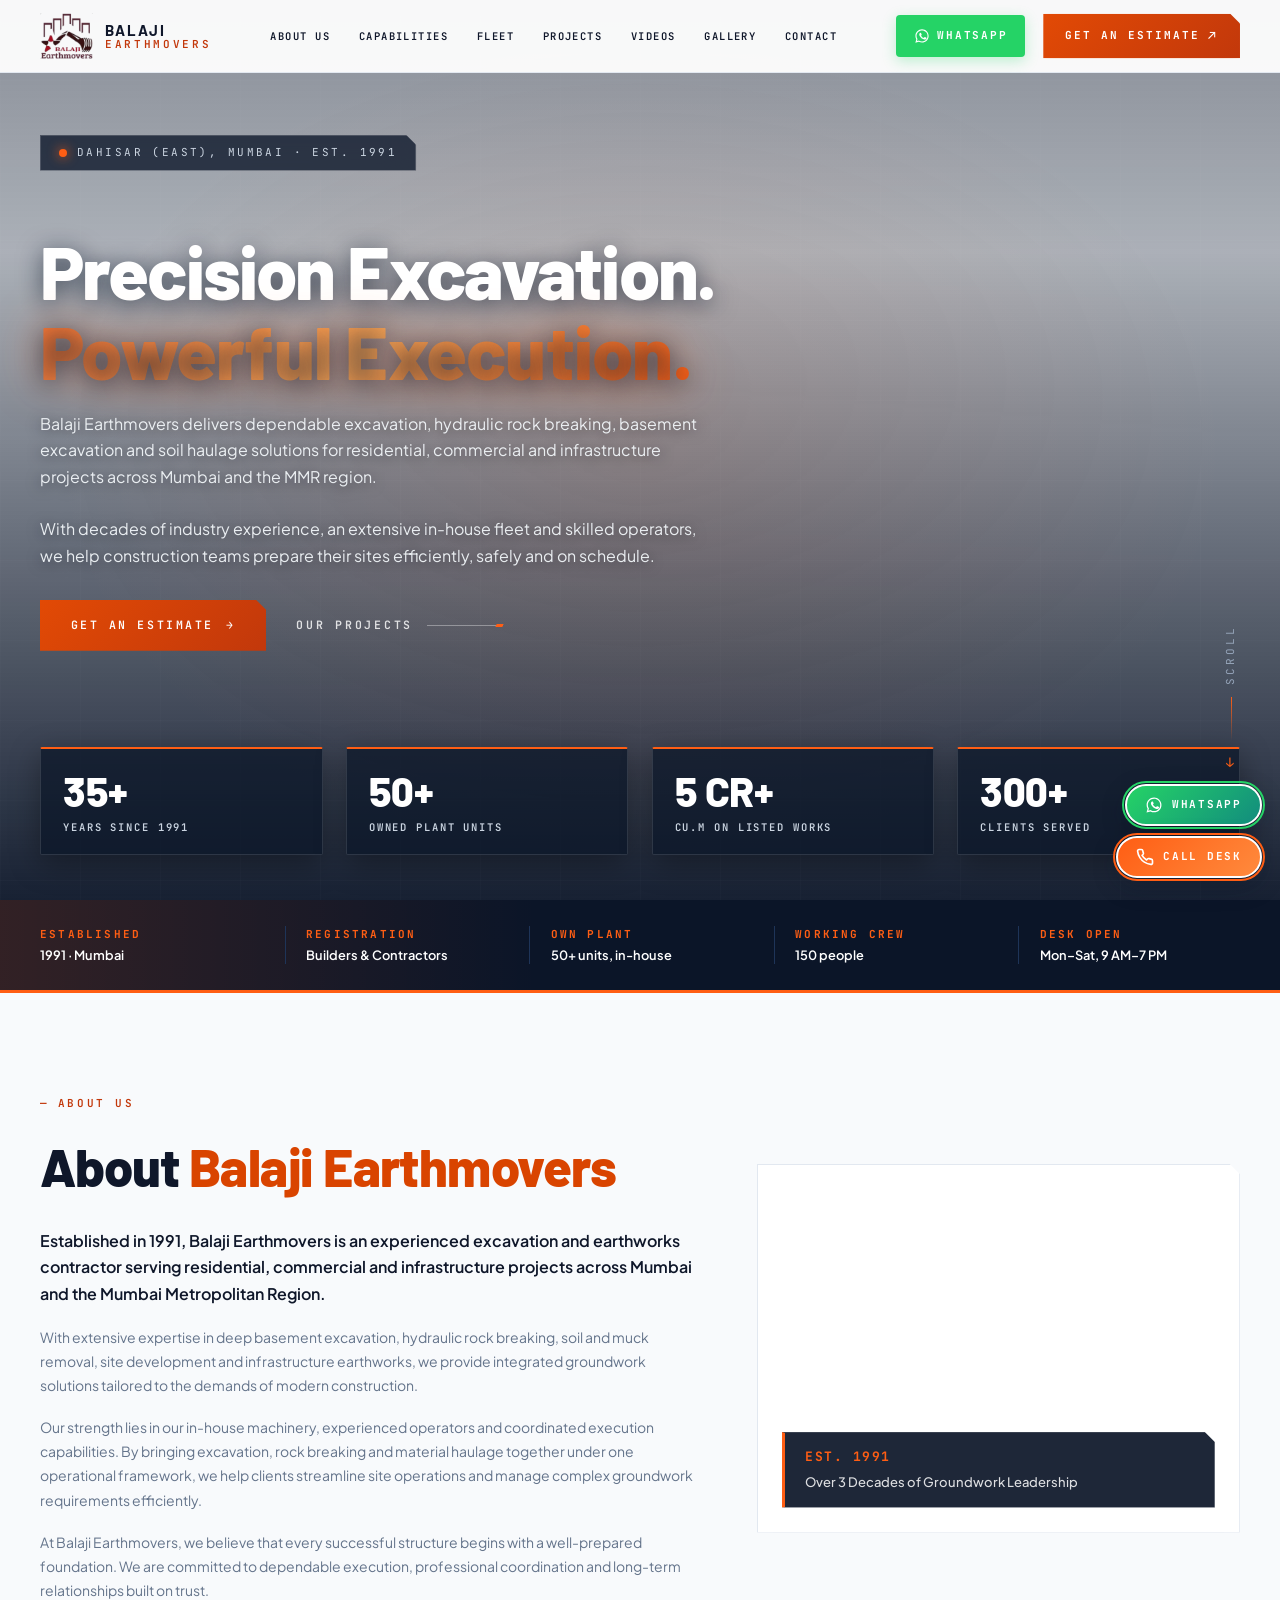
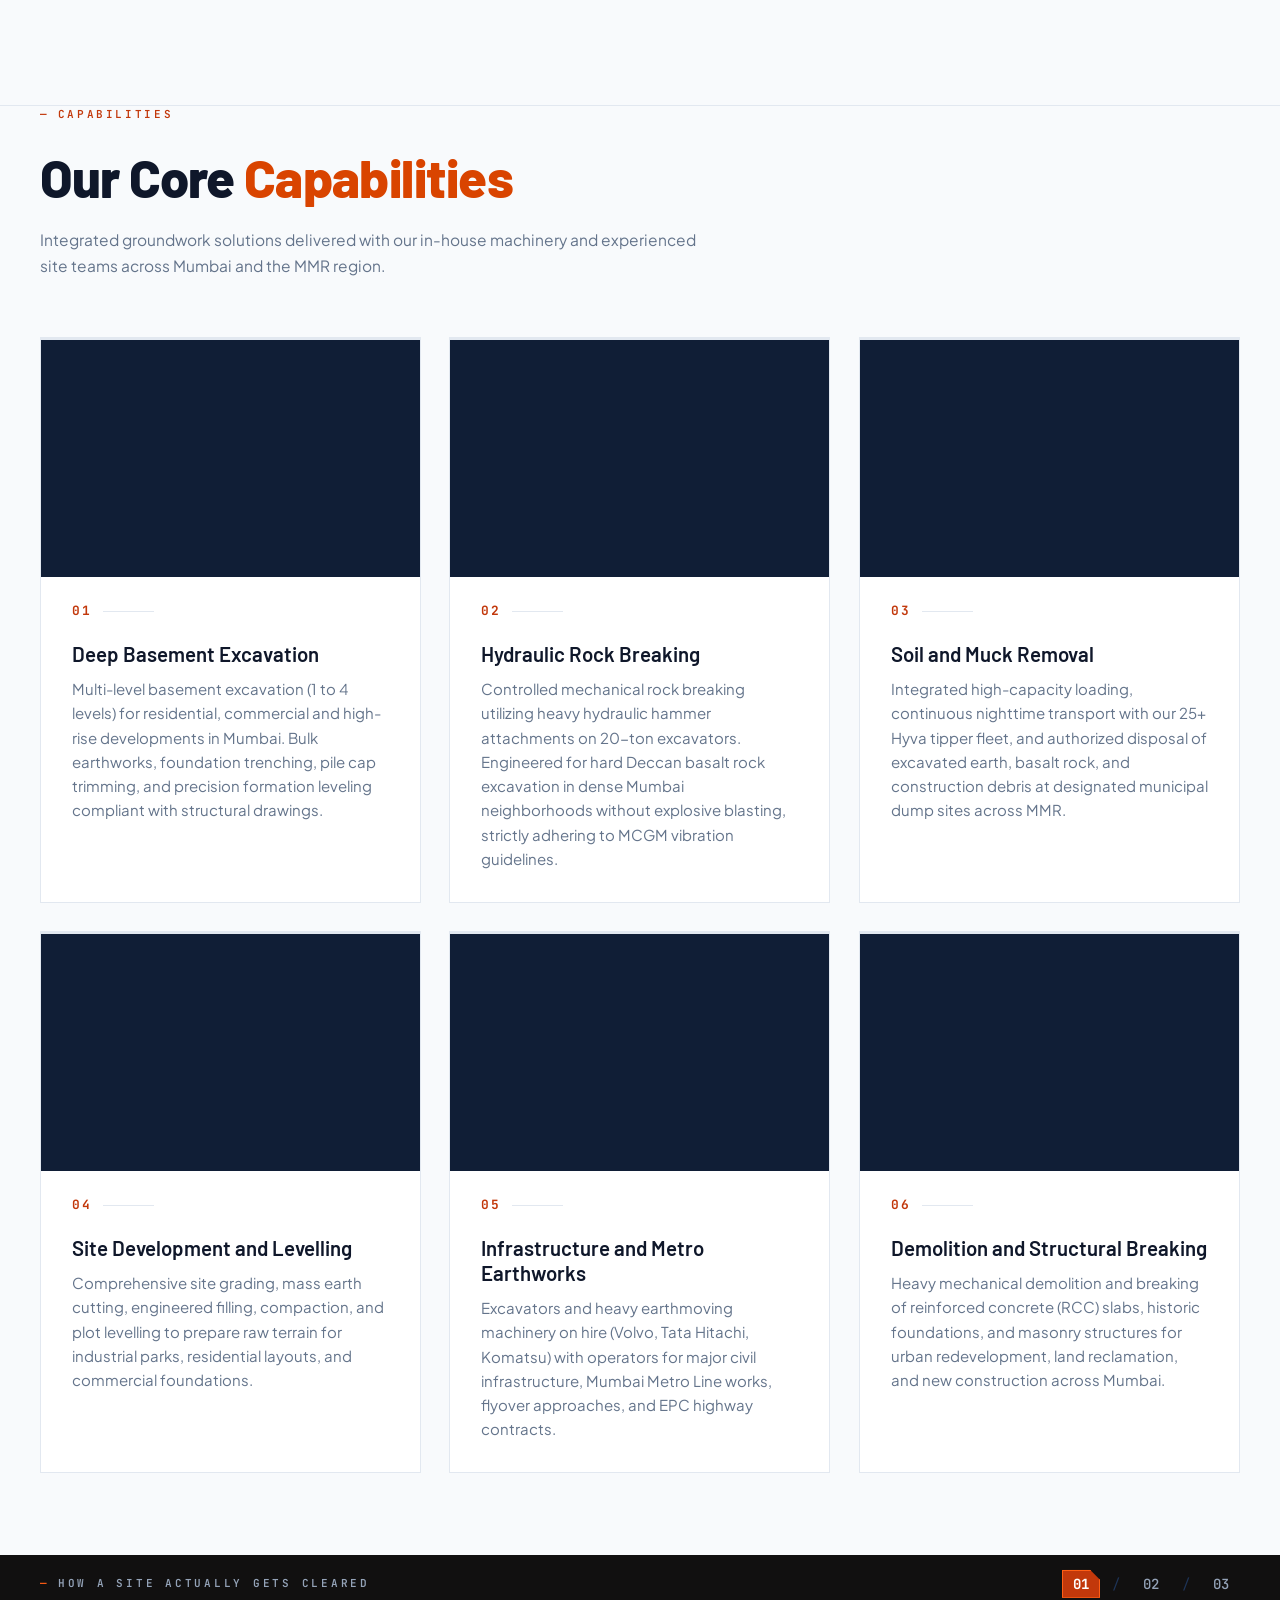
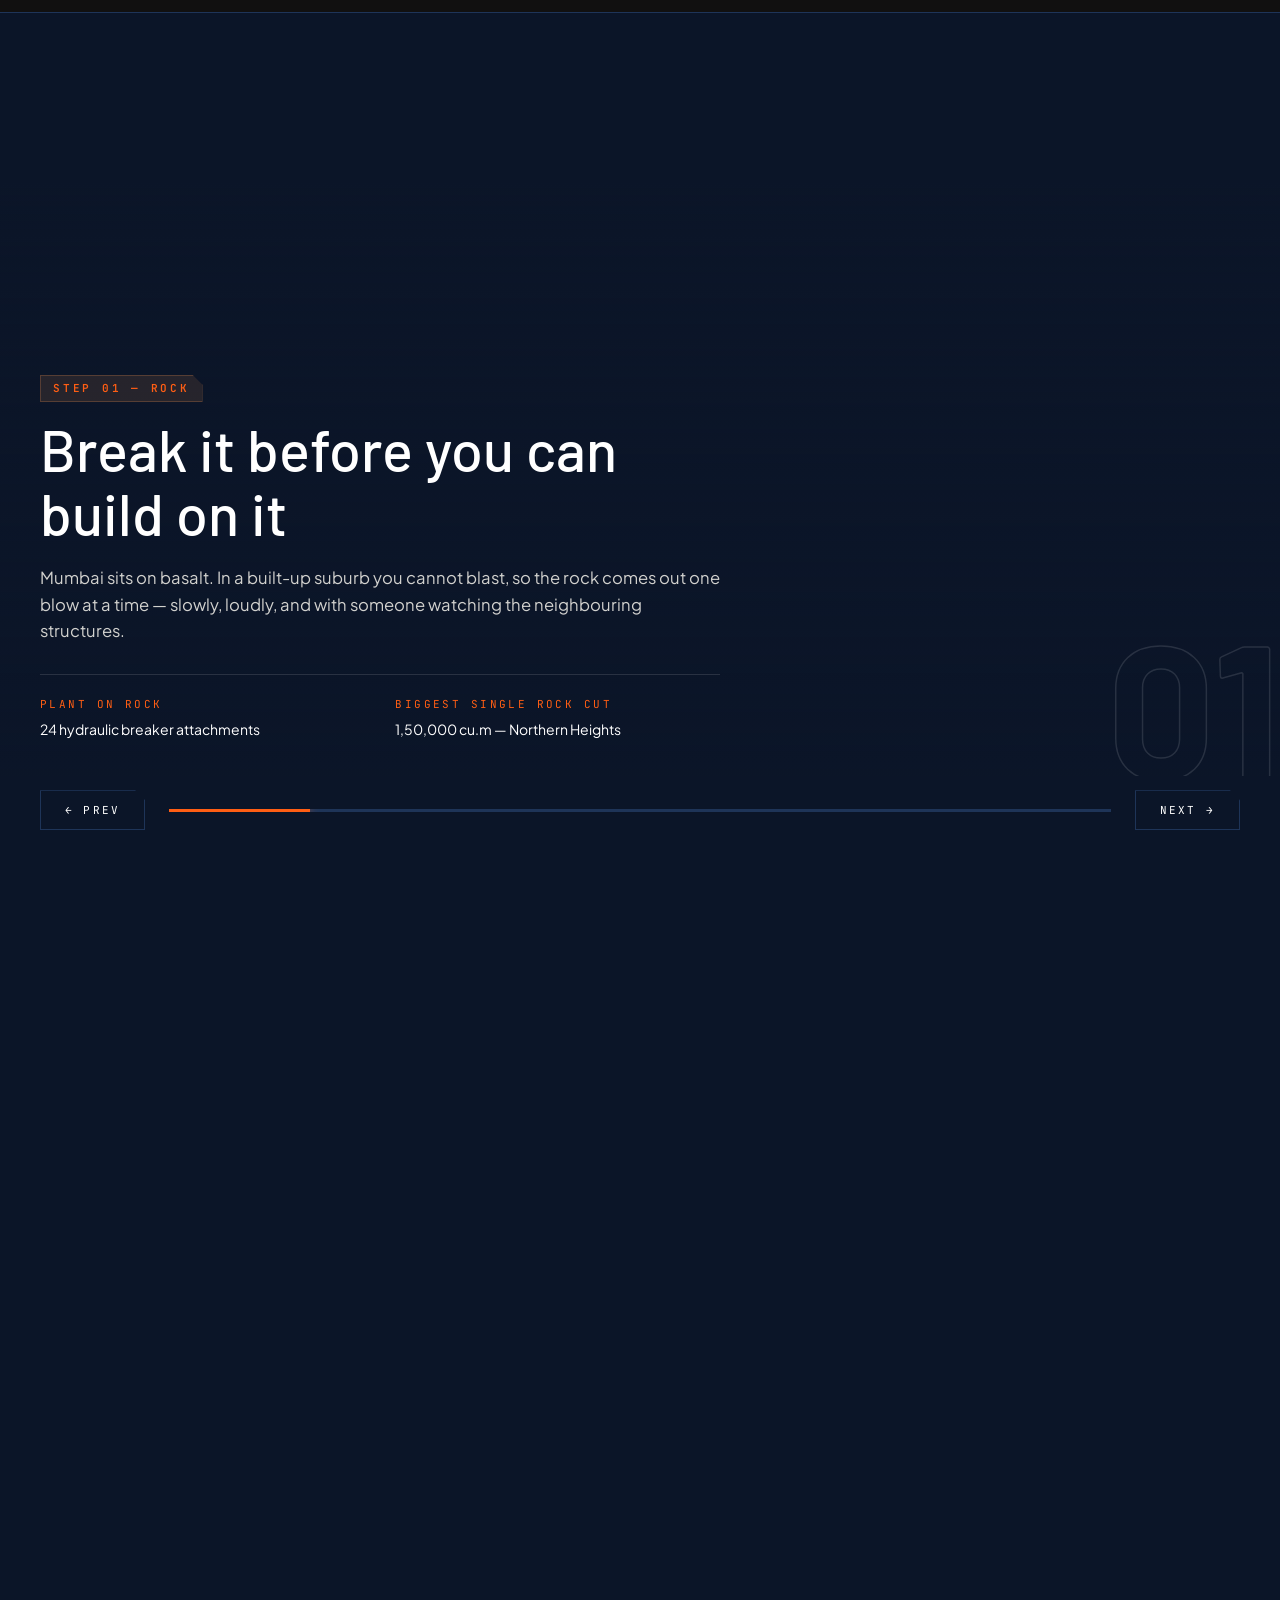
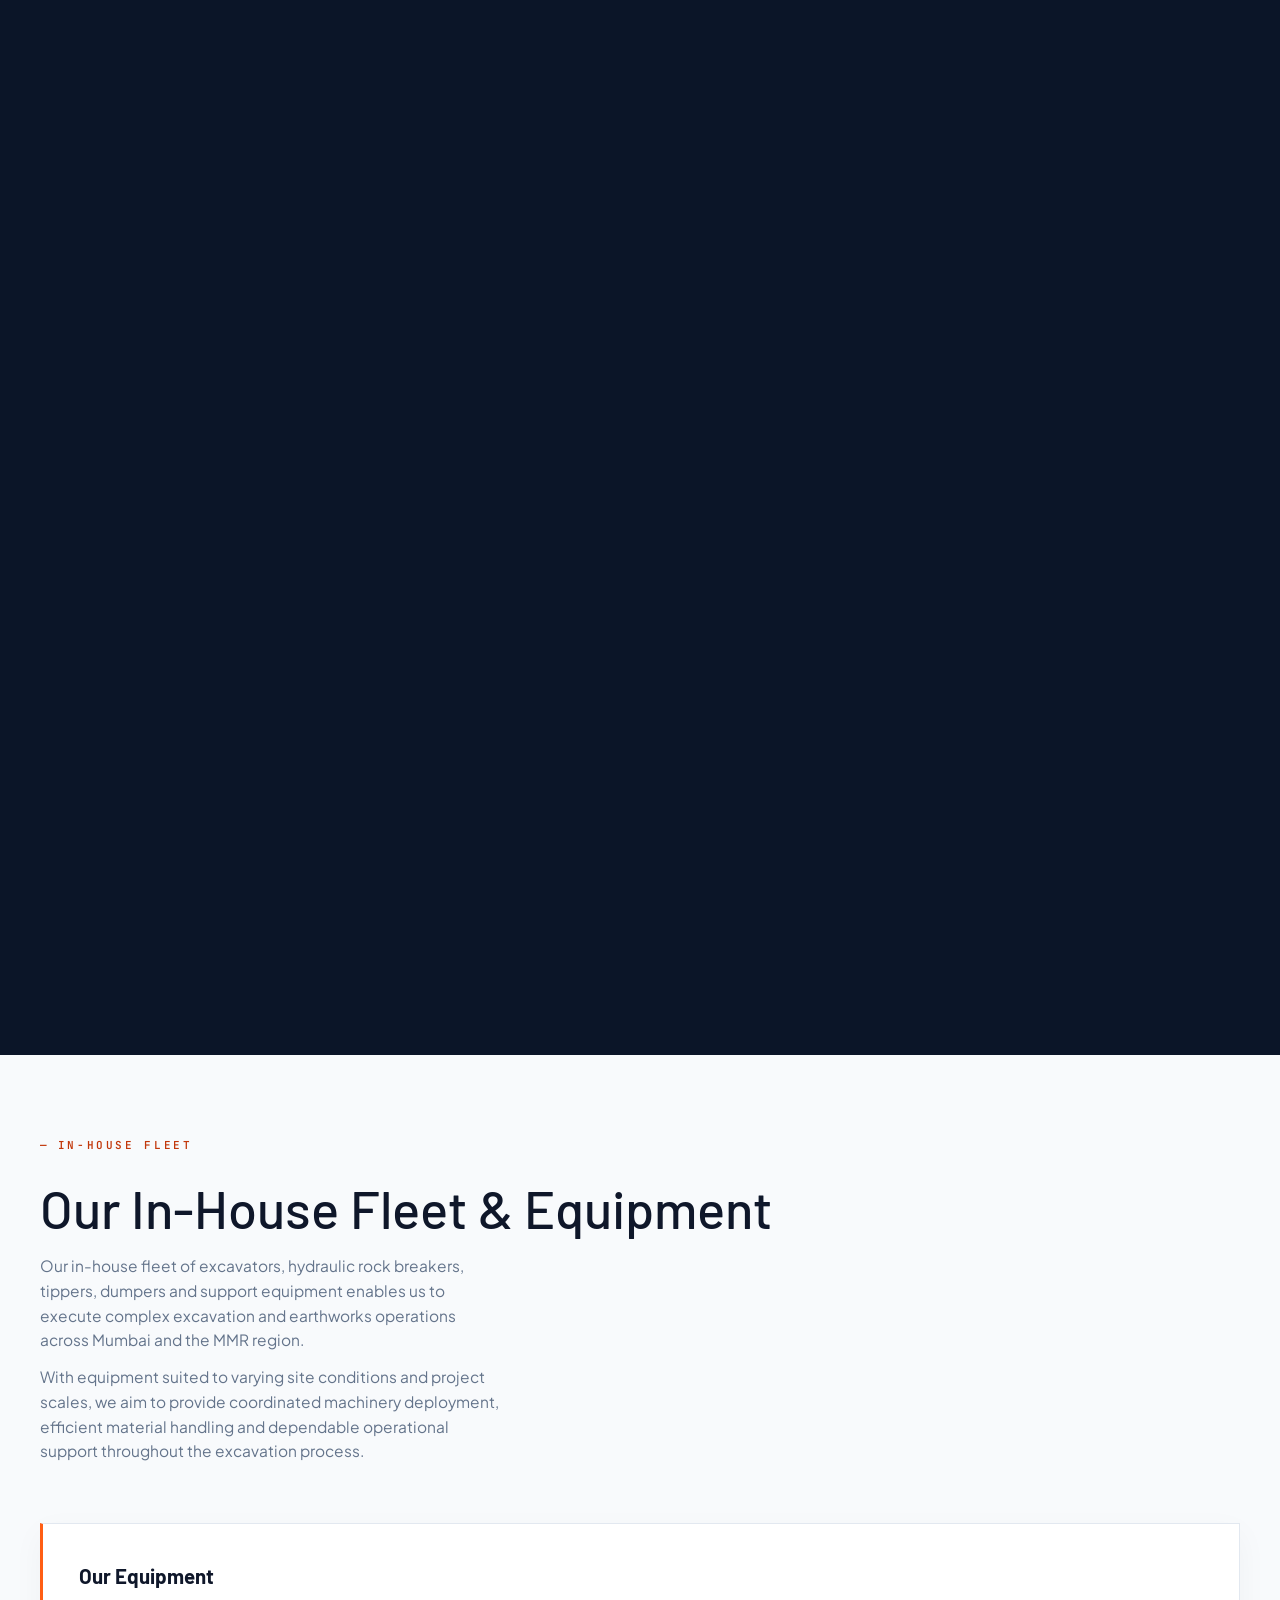
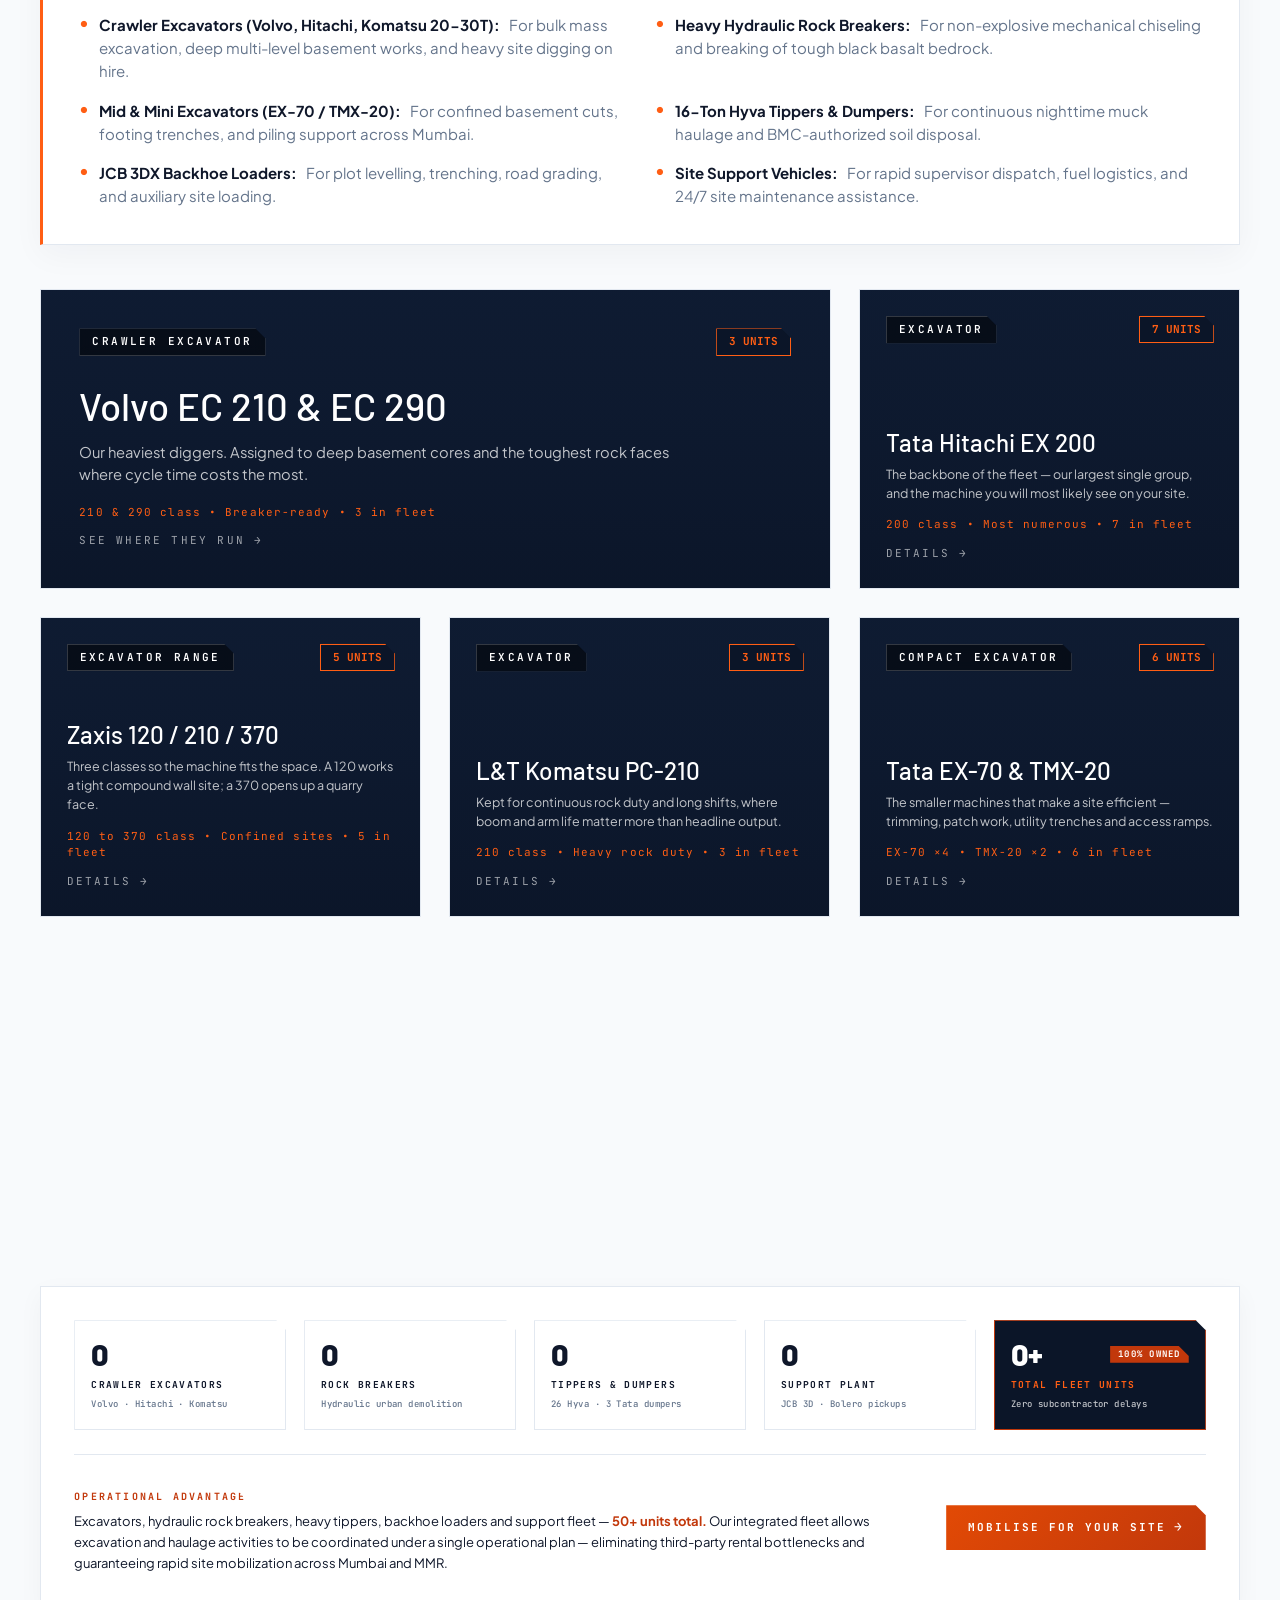
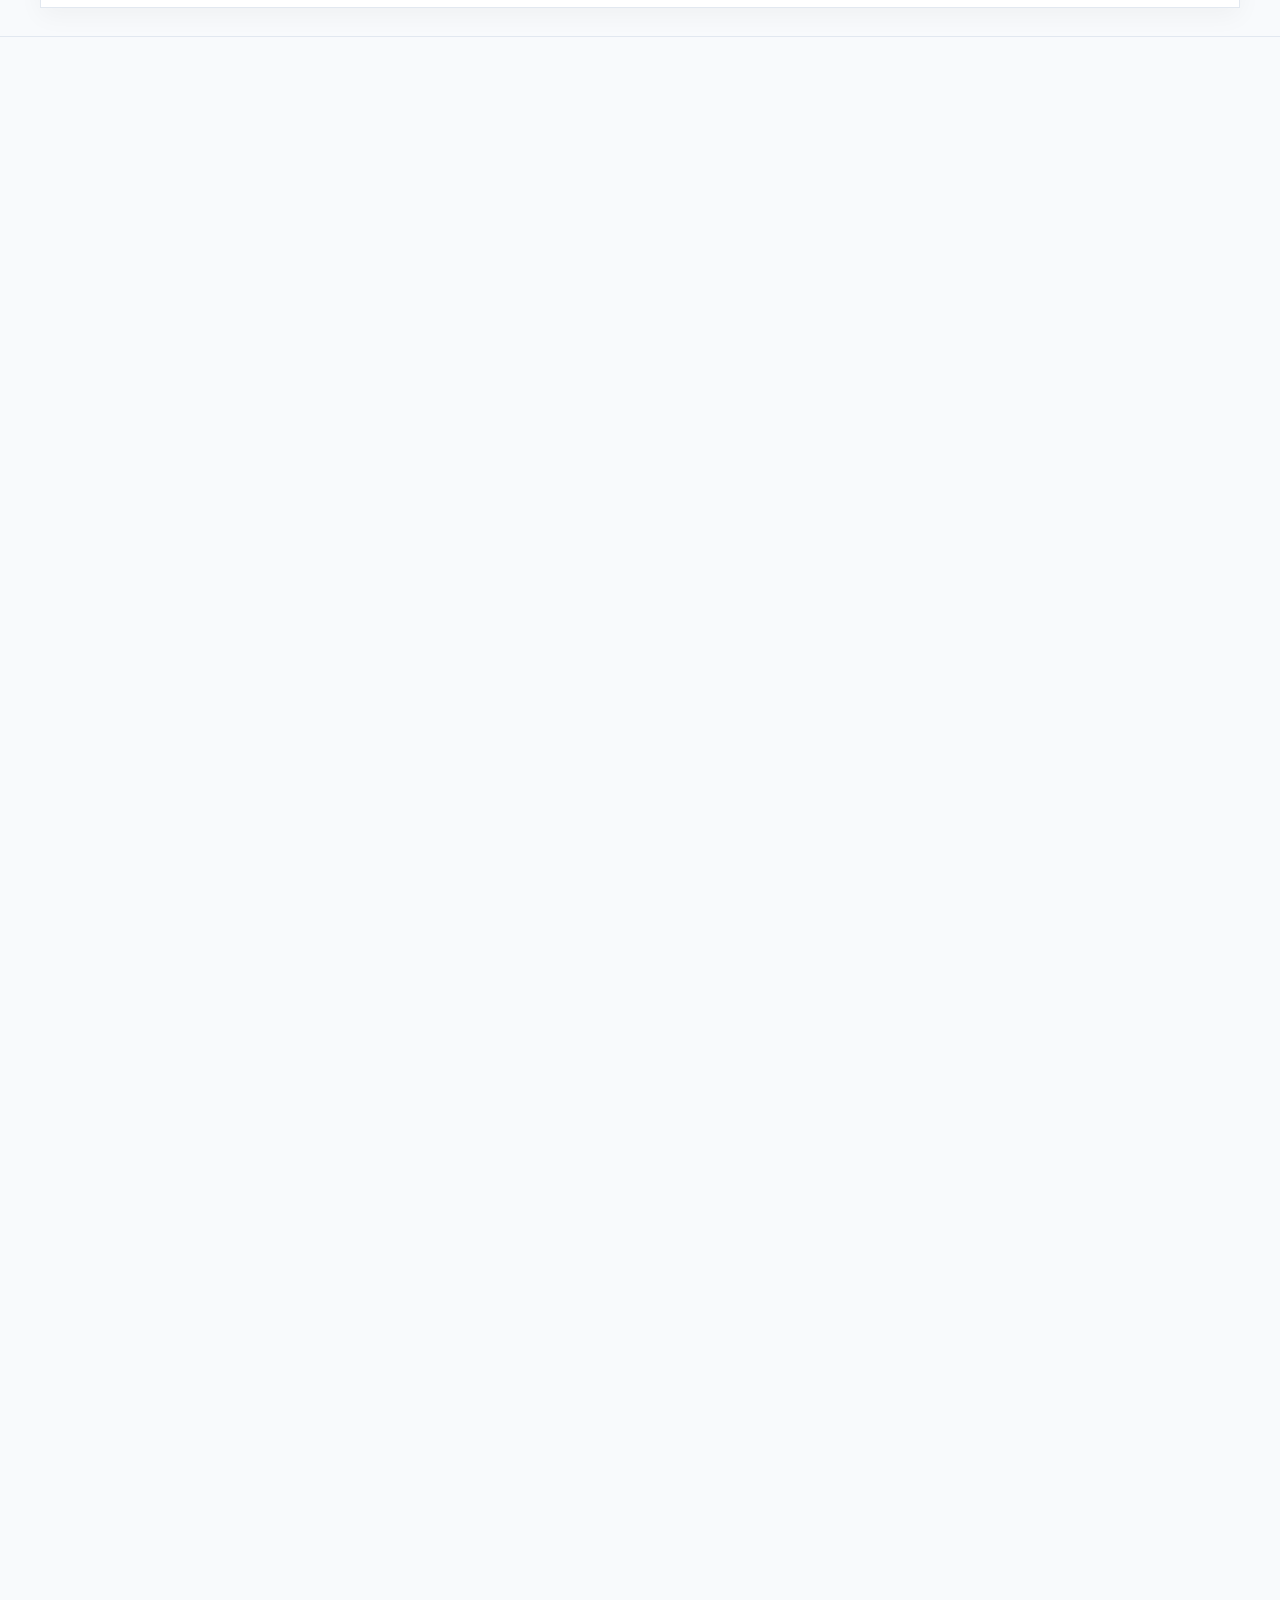
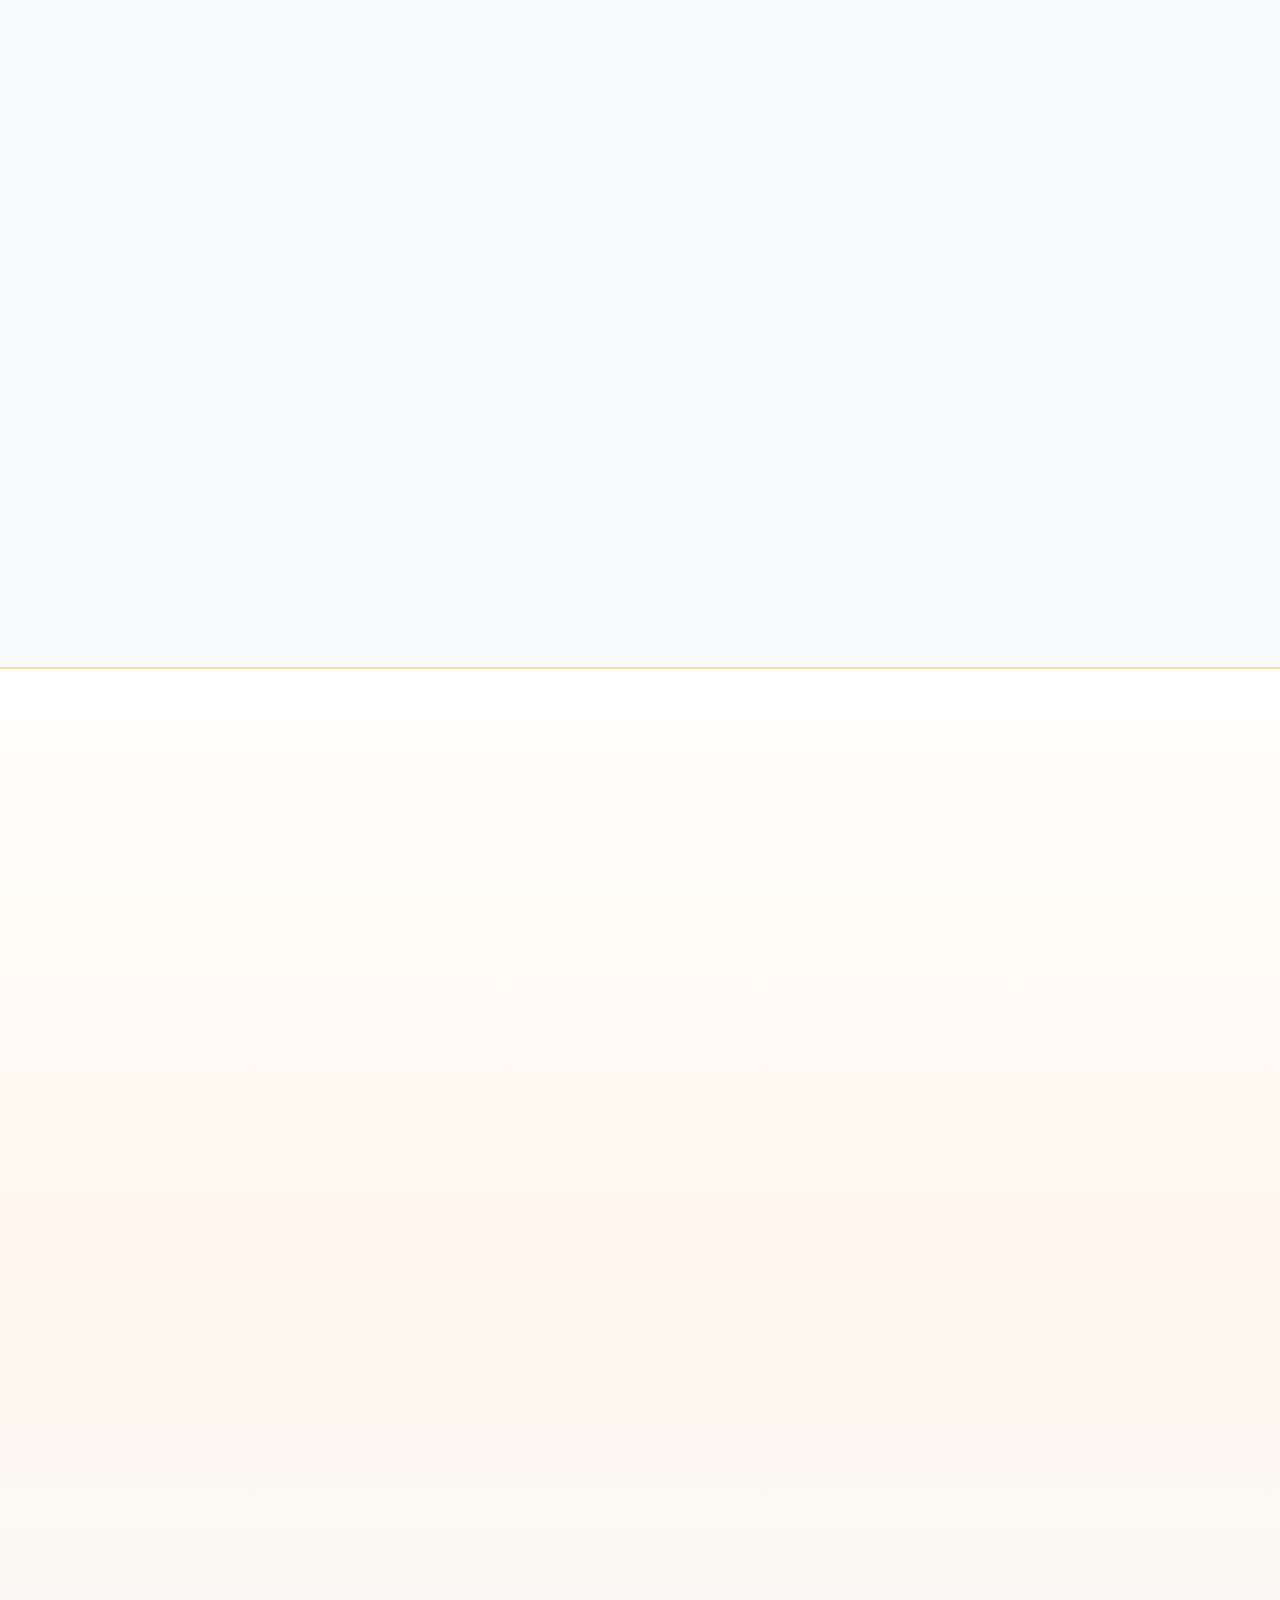
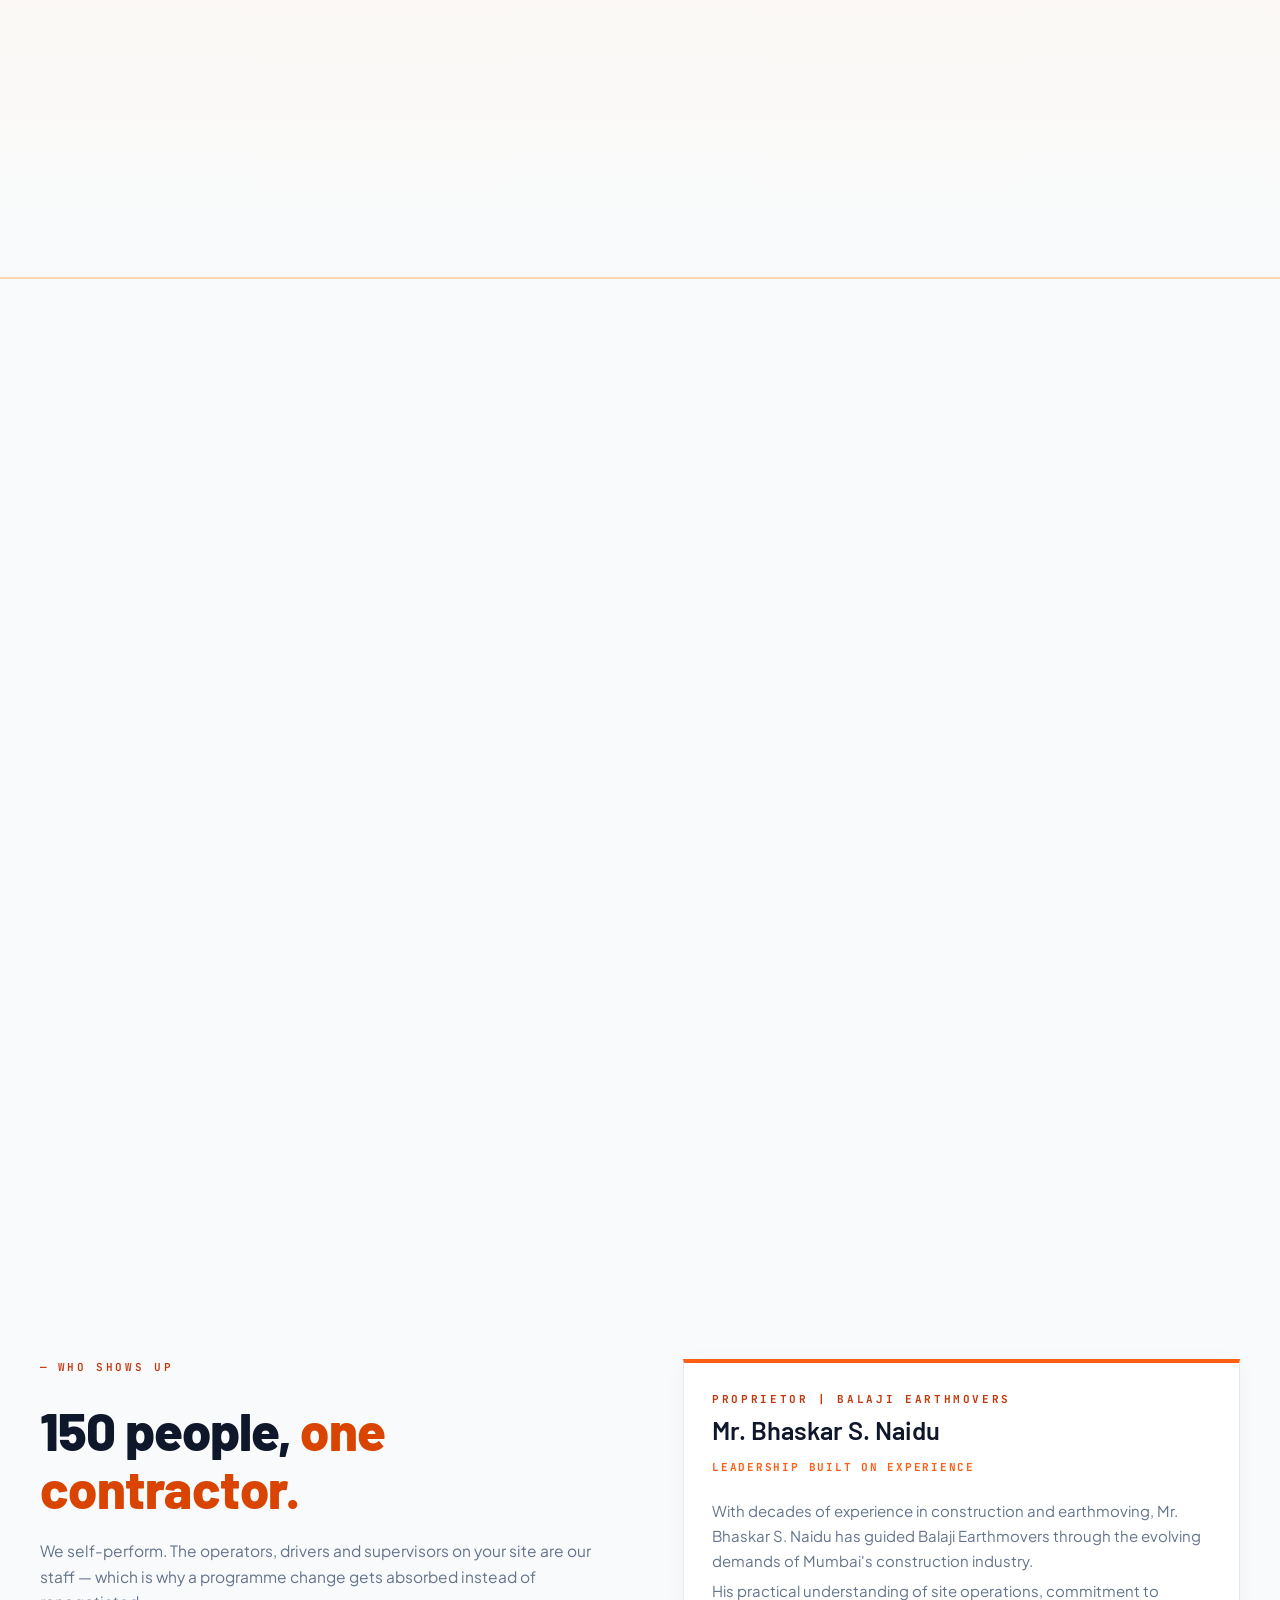
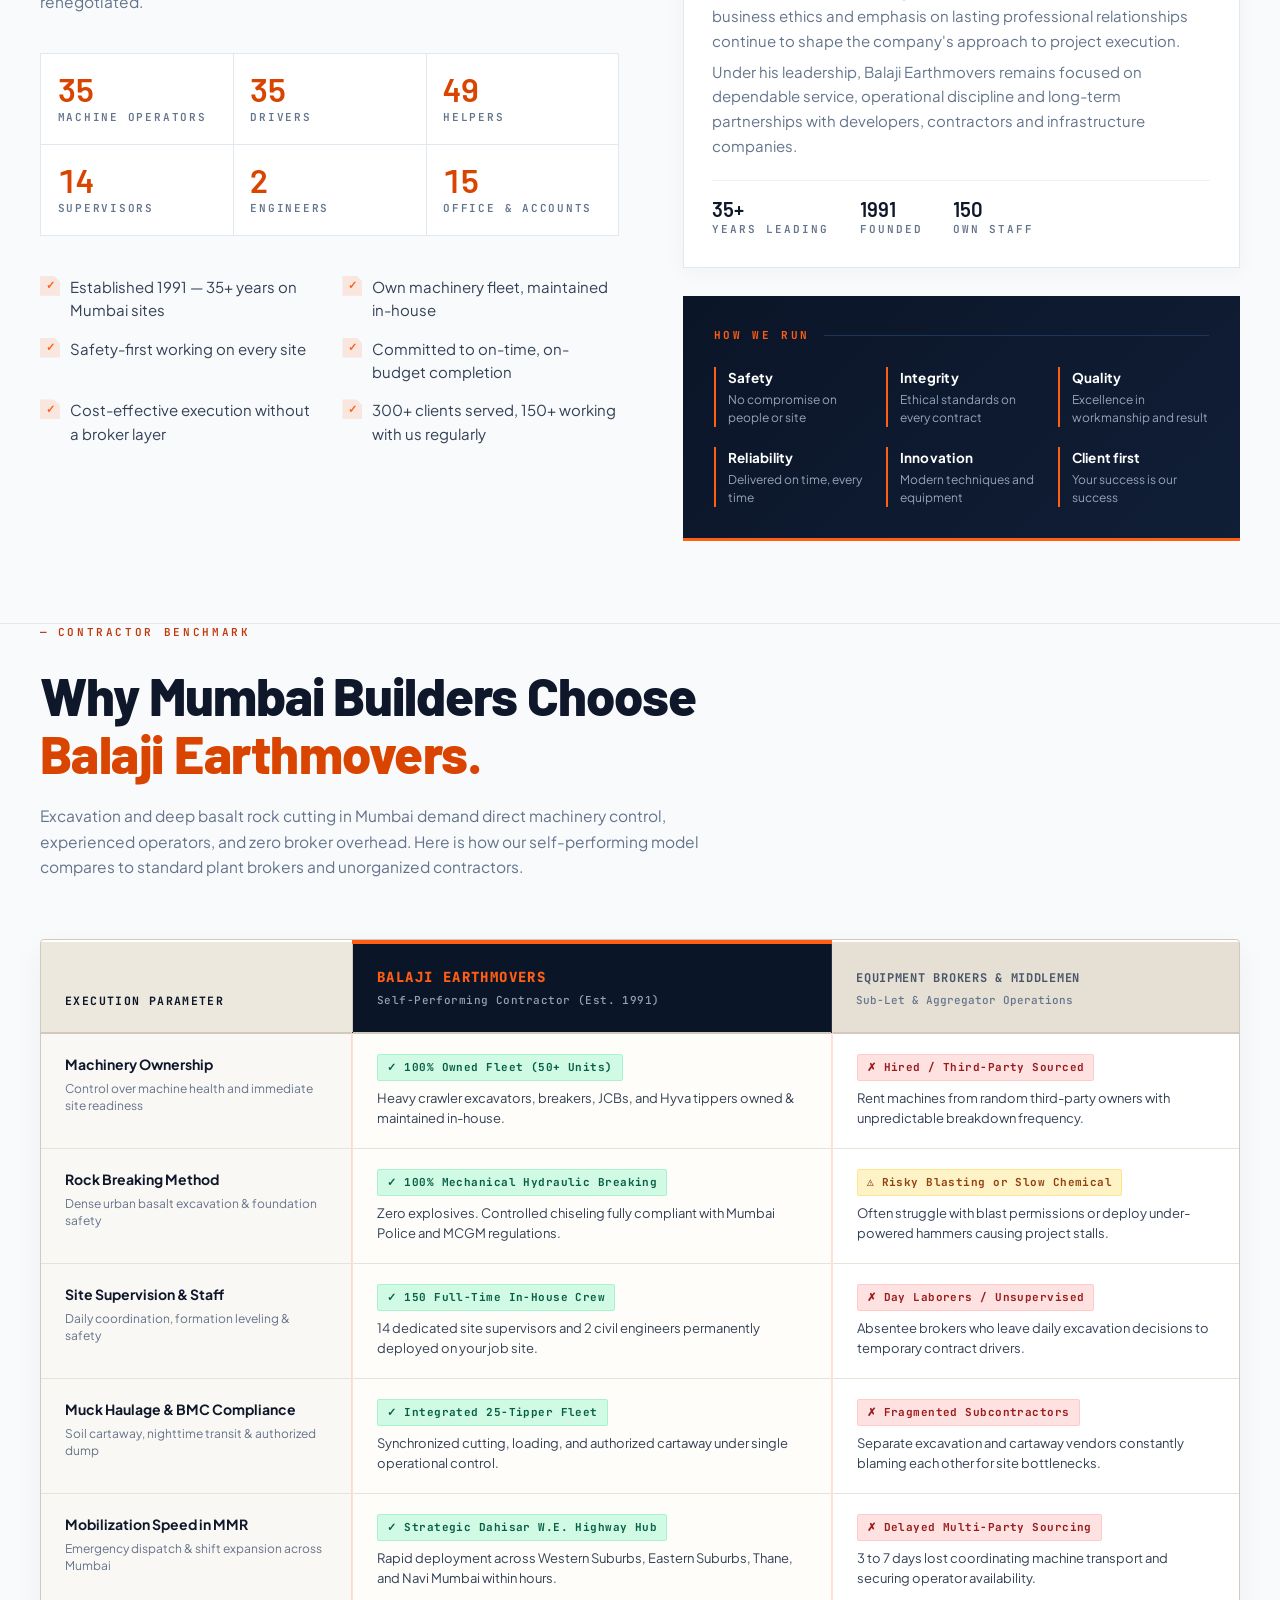
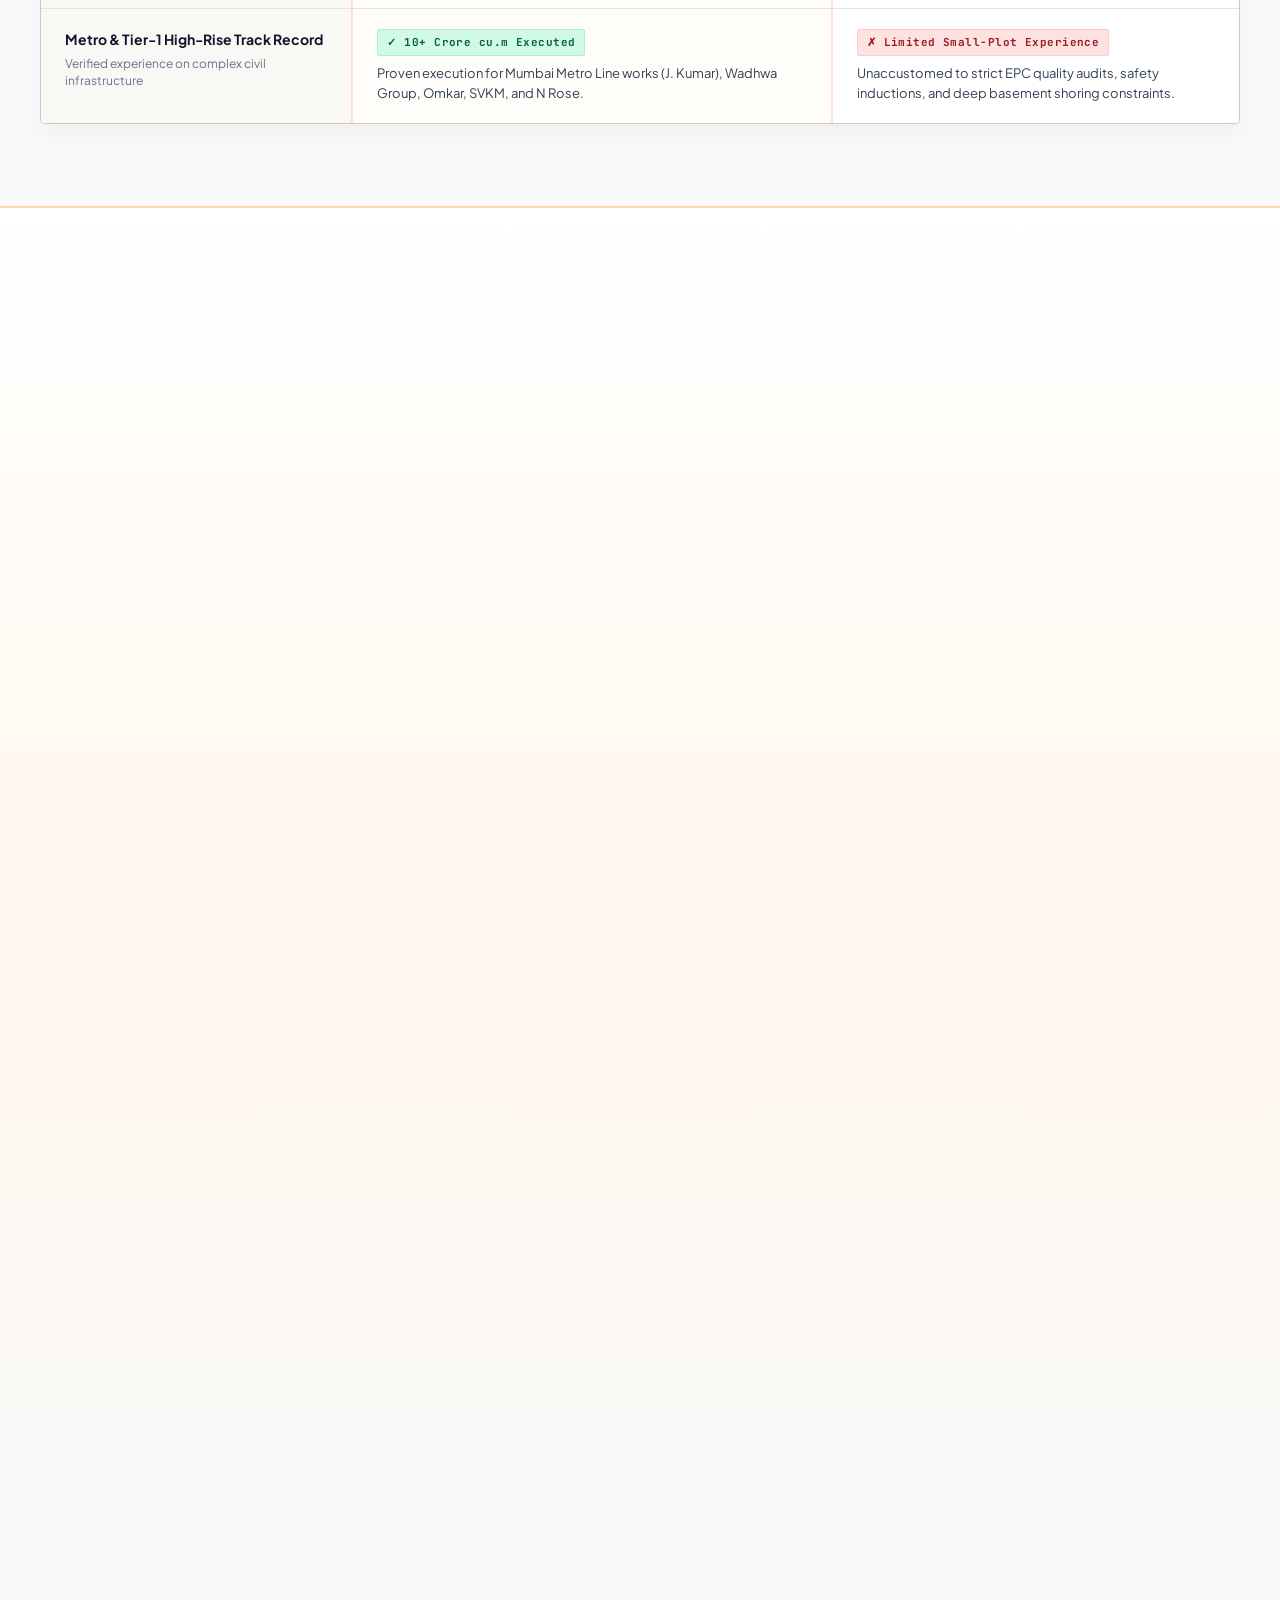
==== commit 66f6a097: "fix(netlify): suppress Netlify badge and AI popup via targeted CSS and DOM purge" ====
--- a/deploy/index.html
+++ b/deploy/index.html
@@ -532,6 +532,60 @@
     </noscript>
 
     <link rel="stylesheet" href="style.css">
+
+    <!-- Netlify Badge & Drawer Permanent Hide -->
+    <style>
+        #nl-badge-frame,
+        iframe[title="Powered by Netlify"],
+        iframe[src*="netlify"],
+        iframe[id*="netlify"],
+        iframe[id*="nl-badge"],
+        #netlify-badge,
+        .netlify-badge,
+        #netlify-drawer,
+        iframe#netlify-drawer,
+        [data-netlify-drawer],
+        .netlify-drawer-container,
+        div[id*="netlify"],
+        div[class*="netlify"],
+        a[href*="netlify.com"][class*="badge"],
+        a[href*="netlify.com"][id*="badge"],
+        #netlify-collaborative-tools,
+        netlify-drawer {
+            display: none !important;
+            visibility: hidden !important;
+            opacity: 0 !important;
+            pointer-events: none !important;
+            position: absolute !important;
+            width: 0 !important;
+            height: 0 !important;
+            top: -9999px !important;
+            left: -9999px !important;
+            z-index: -9999 !important;
+        }
+    </style>
+    <script>
+        (function() {
+            function purgeNetlifyBadges() {
+                var targets = document.querySelectorAll('#nl-badge-frame, iframe[title="Powered by Netlify"], iframe[src*="netlify"], #netlify-badge, .netlify-badge, netlify-drawer, iframe#netlify-drawer, [data-netlify-drawer], .netlify-drawer-container, #netlify-collaborative-tools, a[href*="netlify.com"]');
+                for (var i = 0; i < targets.length; i++) {
+                    var el = targets[i];
+                    if (el) {
+                        el.remove();
+                    }
+                }
+            }
+            if (document.readyState === 'loading') {
+                document.addEventListener('DOMContentLoaded', purgeNetlifyBadges);
+            } else {
+                purgeNetlifyBadges();
+            }
+            try {
+                var obs = new MutationObserver(purgeNetlifyBadges);
+                obs.observe(document.documentElement, { childList: true, subtree: true });
+            } catch(e) {}
+        })();
+    </script>
 </head>
 
 <body>
--- a/deploy/style.css
+++ b/deploy/style.css
@@ -6209,4 +6209,29 @@
         flex: 1;
         justify-content: center;
     }
+}
+
+/* Netlify Injected Badge & Collaboration Drawer Failsafe */
+#nl-badge-frame,
+iframe[title="Powered by Netlify"],
+iframe[src*="netlify"],
+iframe[id*="netlify"],
+iframe[id*="nl-badge"],
+#netlify-badge,
+.netlify-badge,
+#netlify-drawer,
+iframe#netlify-drawer,
+[data-netlify-drawer],
+.netlify-drawer-container,
+div[id*="netlify-badge"] {
+    display: none !important;
+    visibility: hidden !important;
+    pointer-events: none !important;
+    opacity: 0 !important;
+    width: 0 !important;
+    height: 0 !important;
+    position: absolute !important;
+    top: -9999px !important;
+    left: -9999px !important;
+    z-index: -9999 !important;
 }
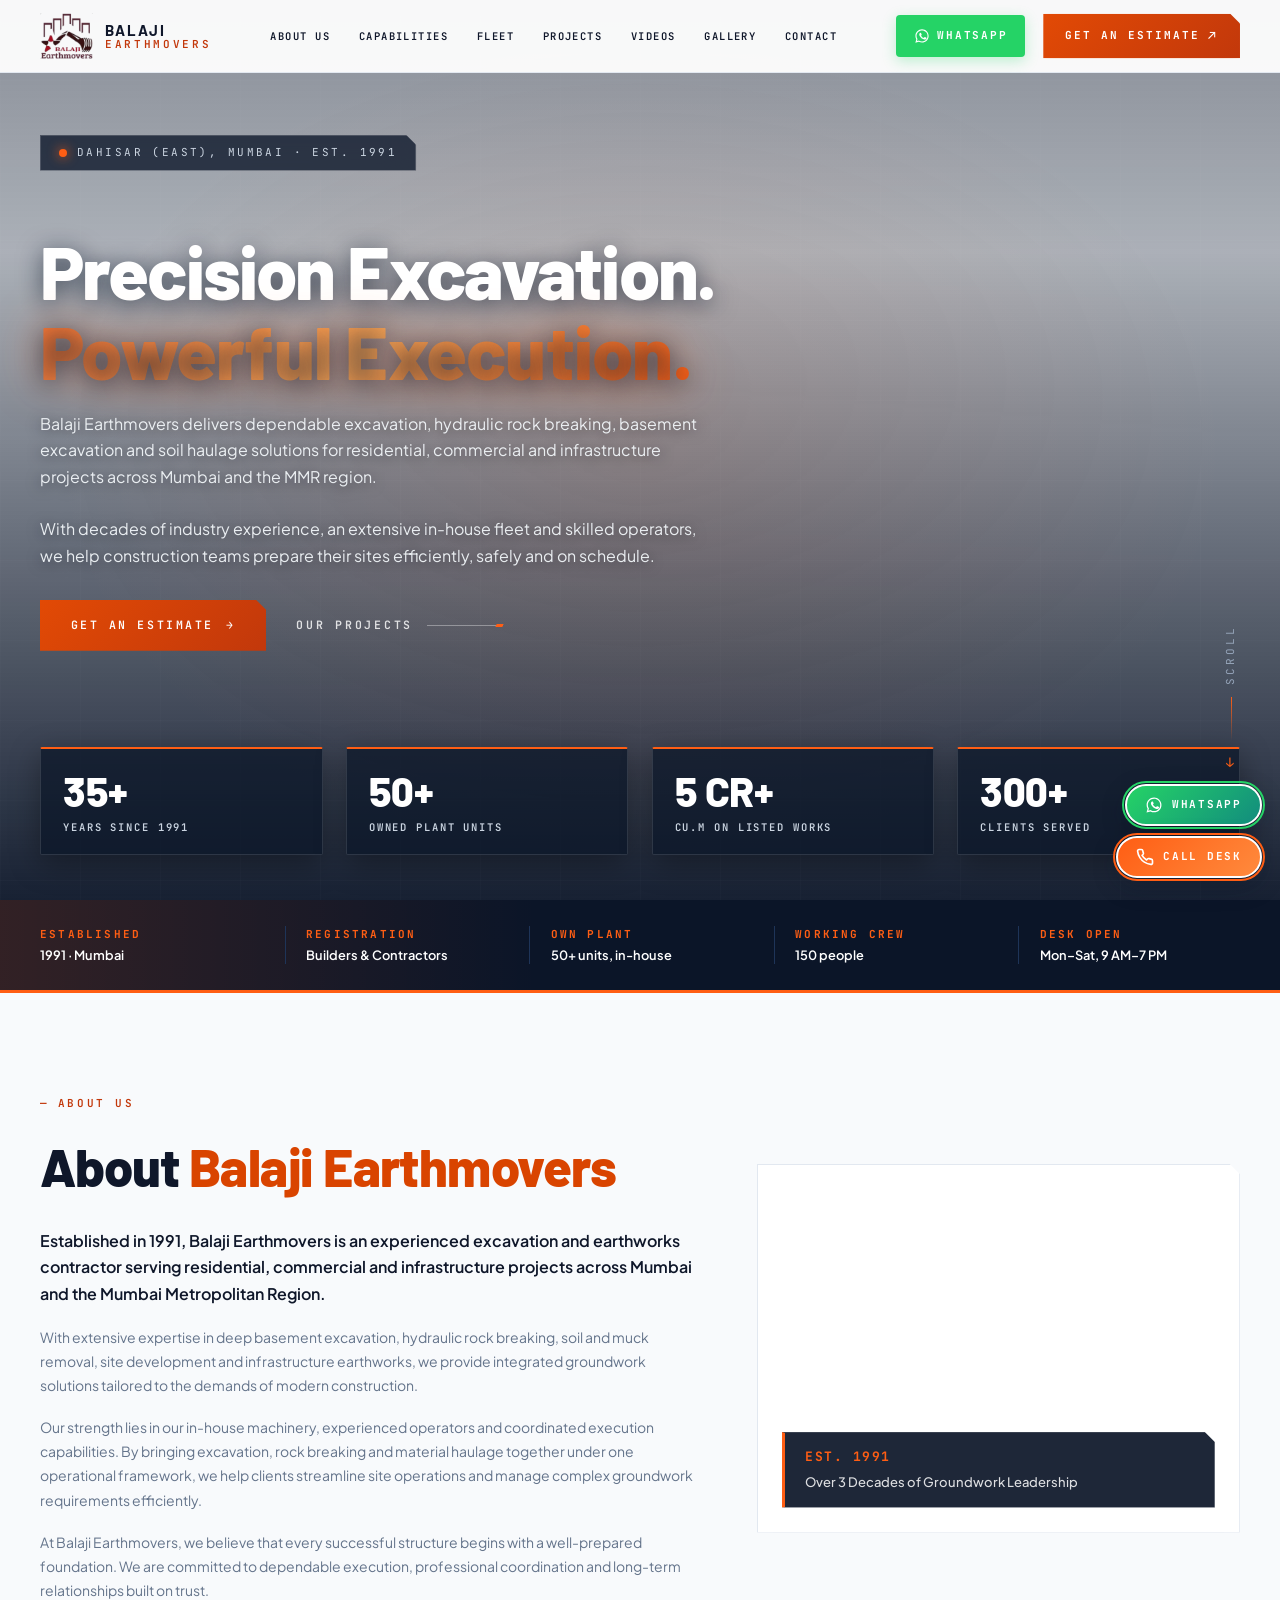
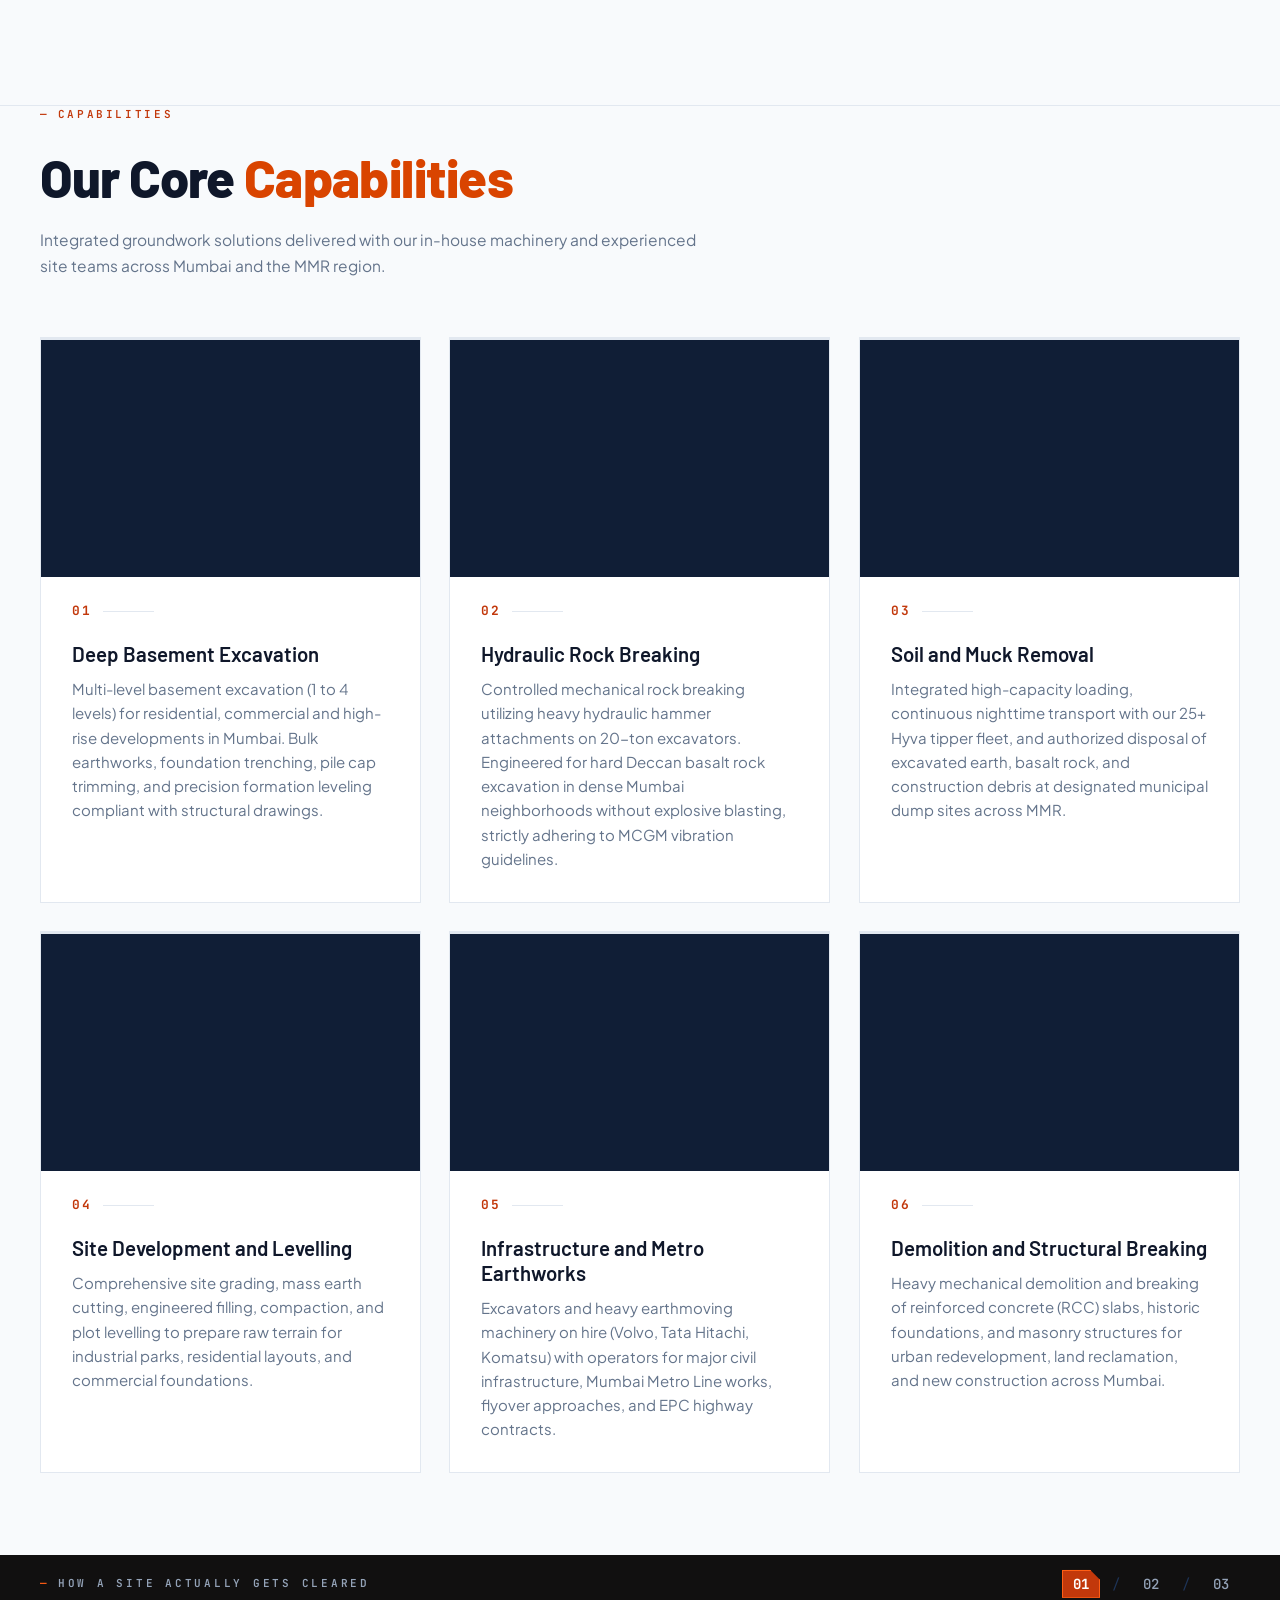
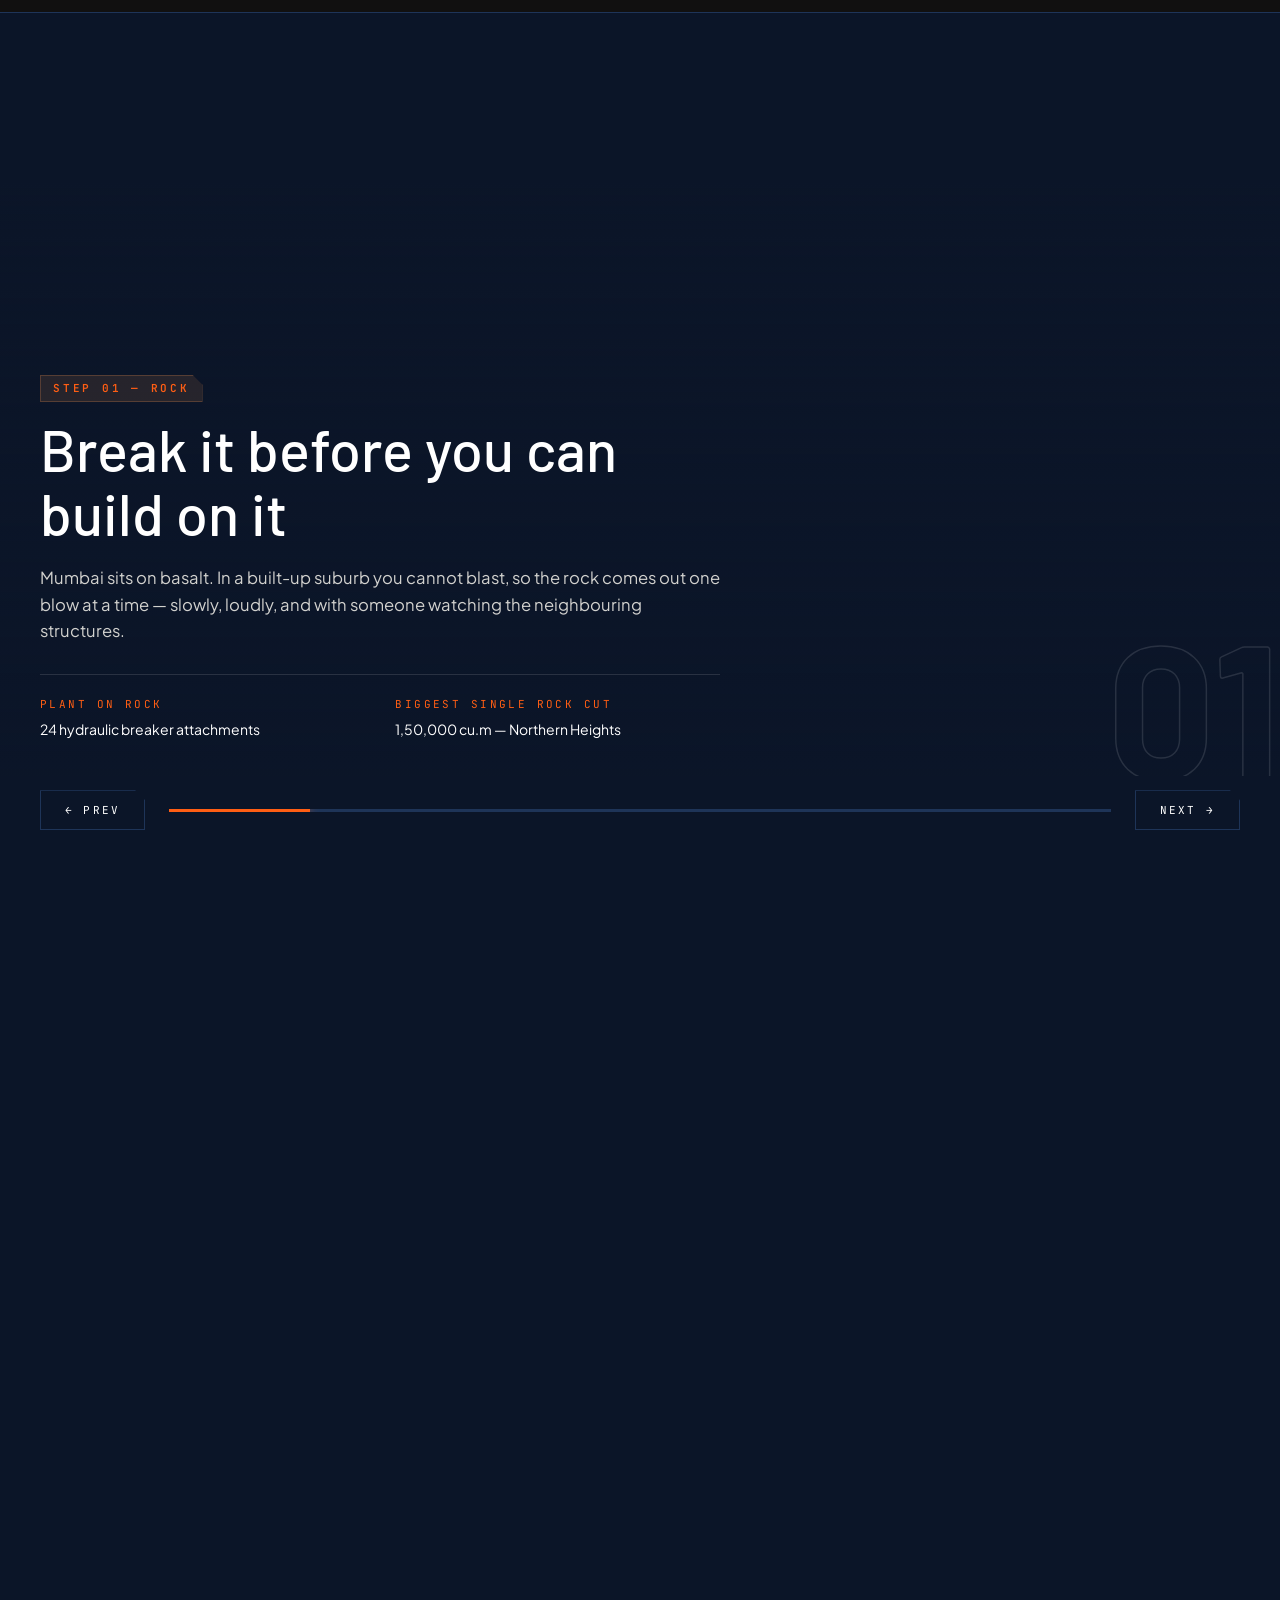
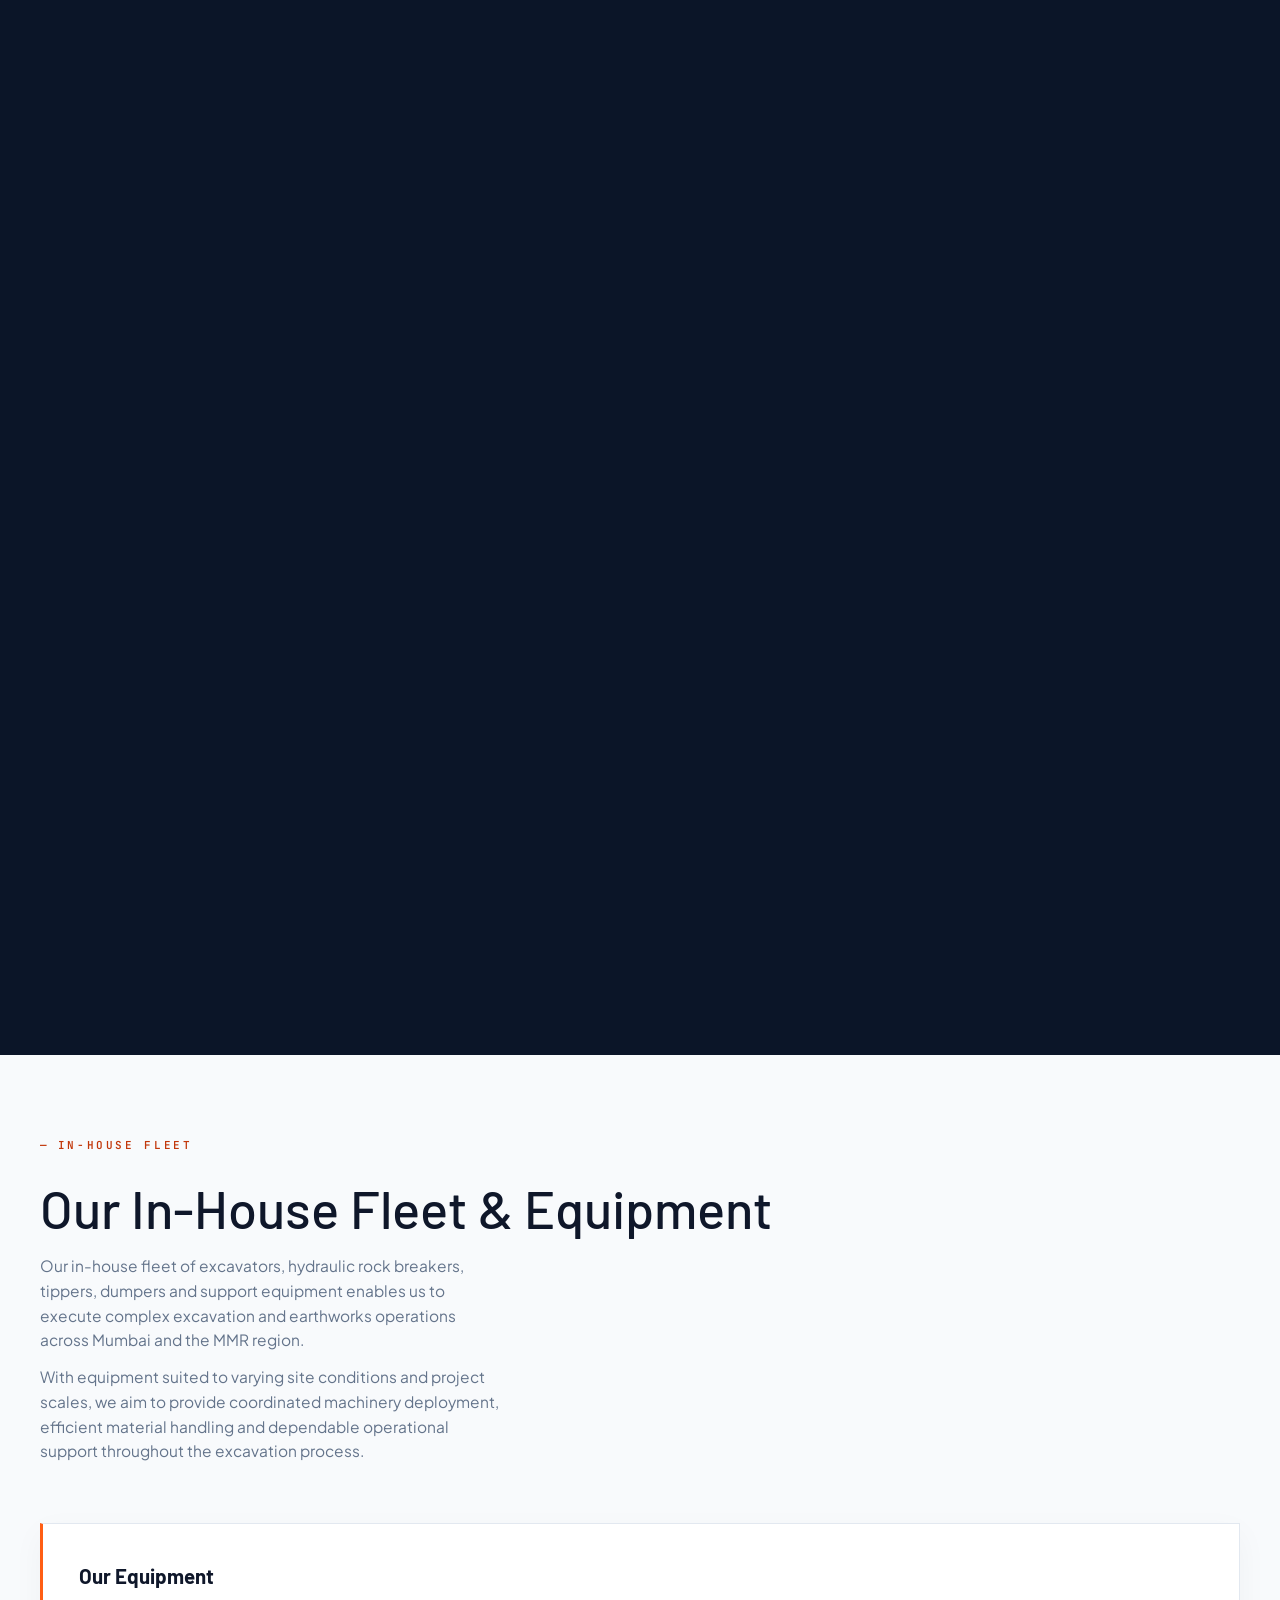
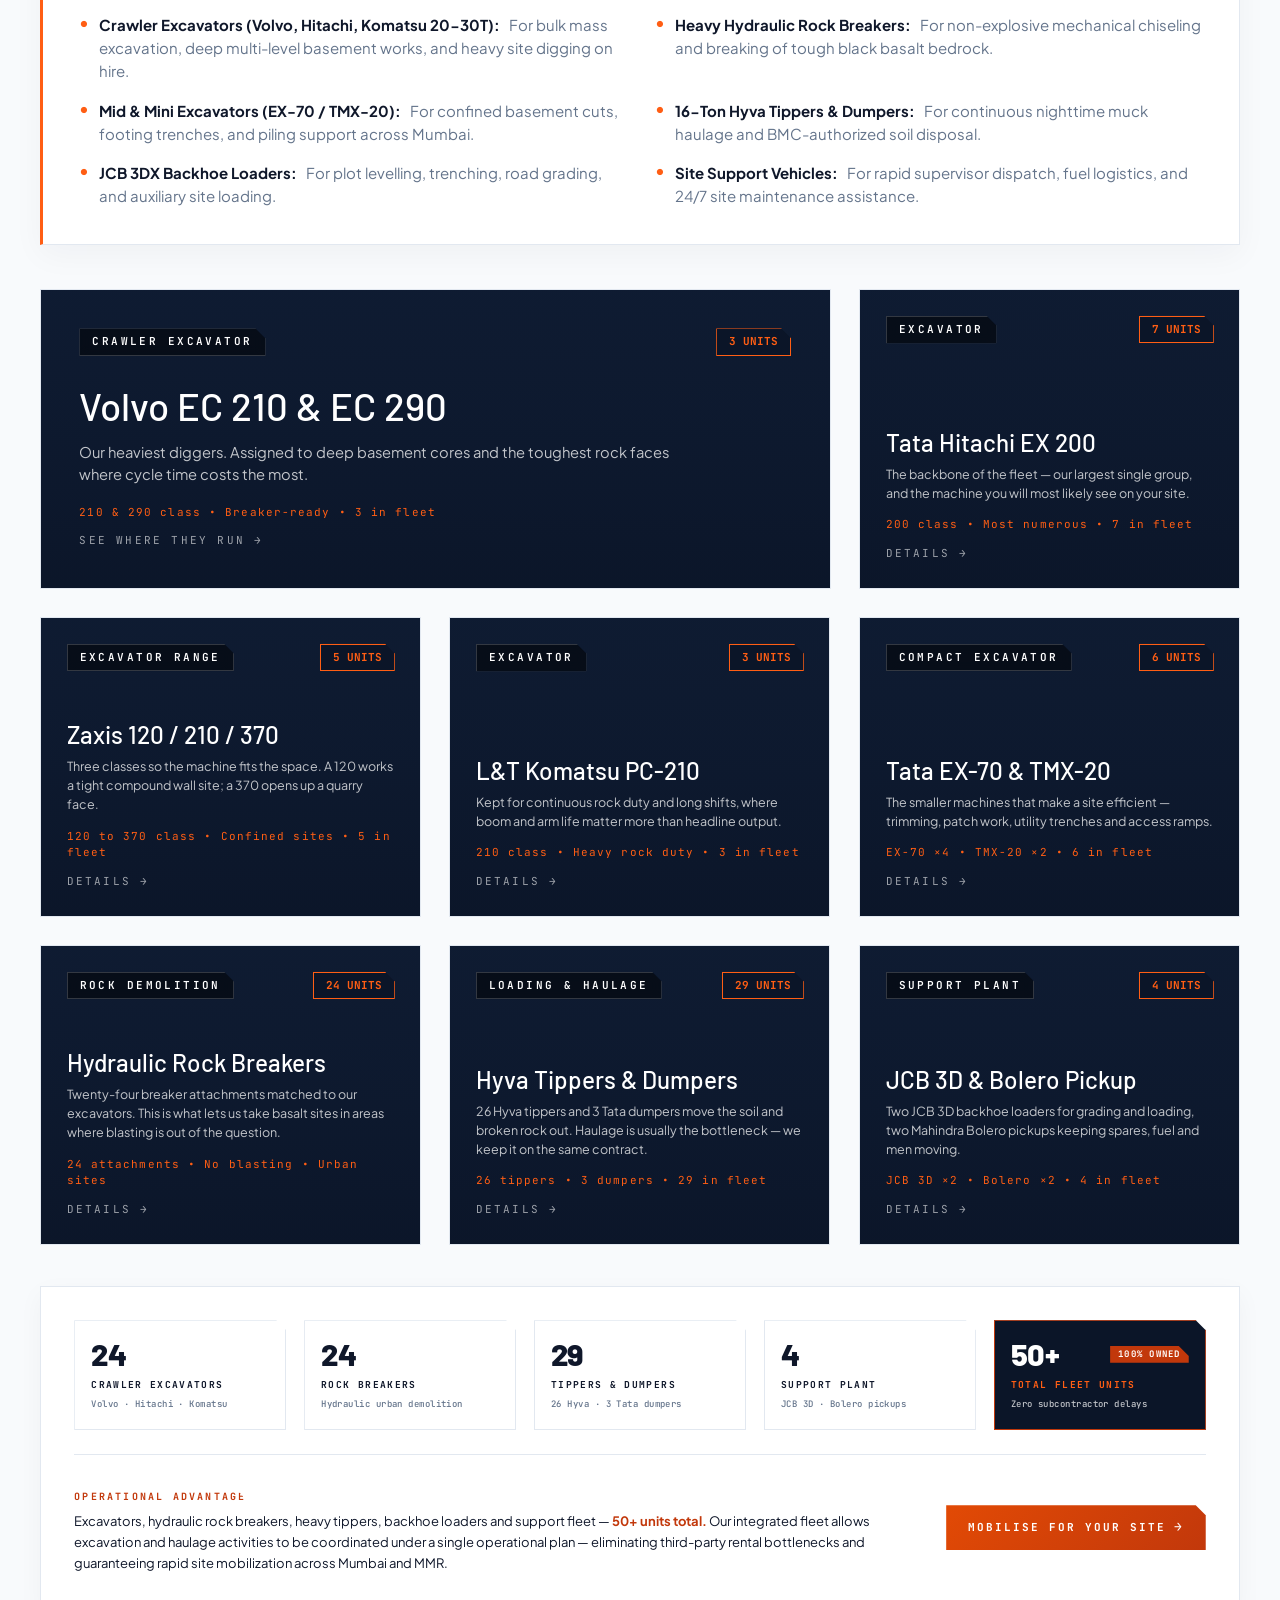
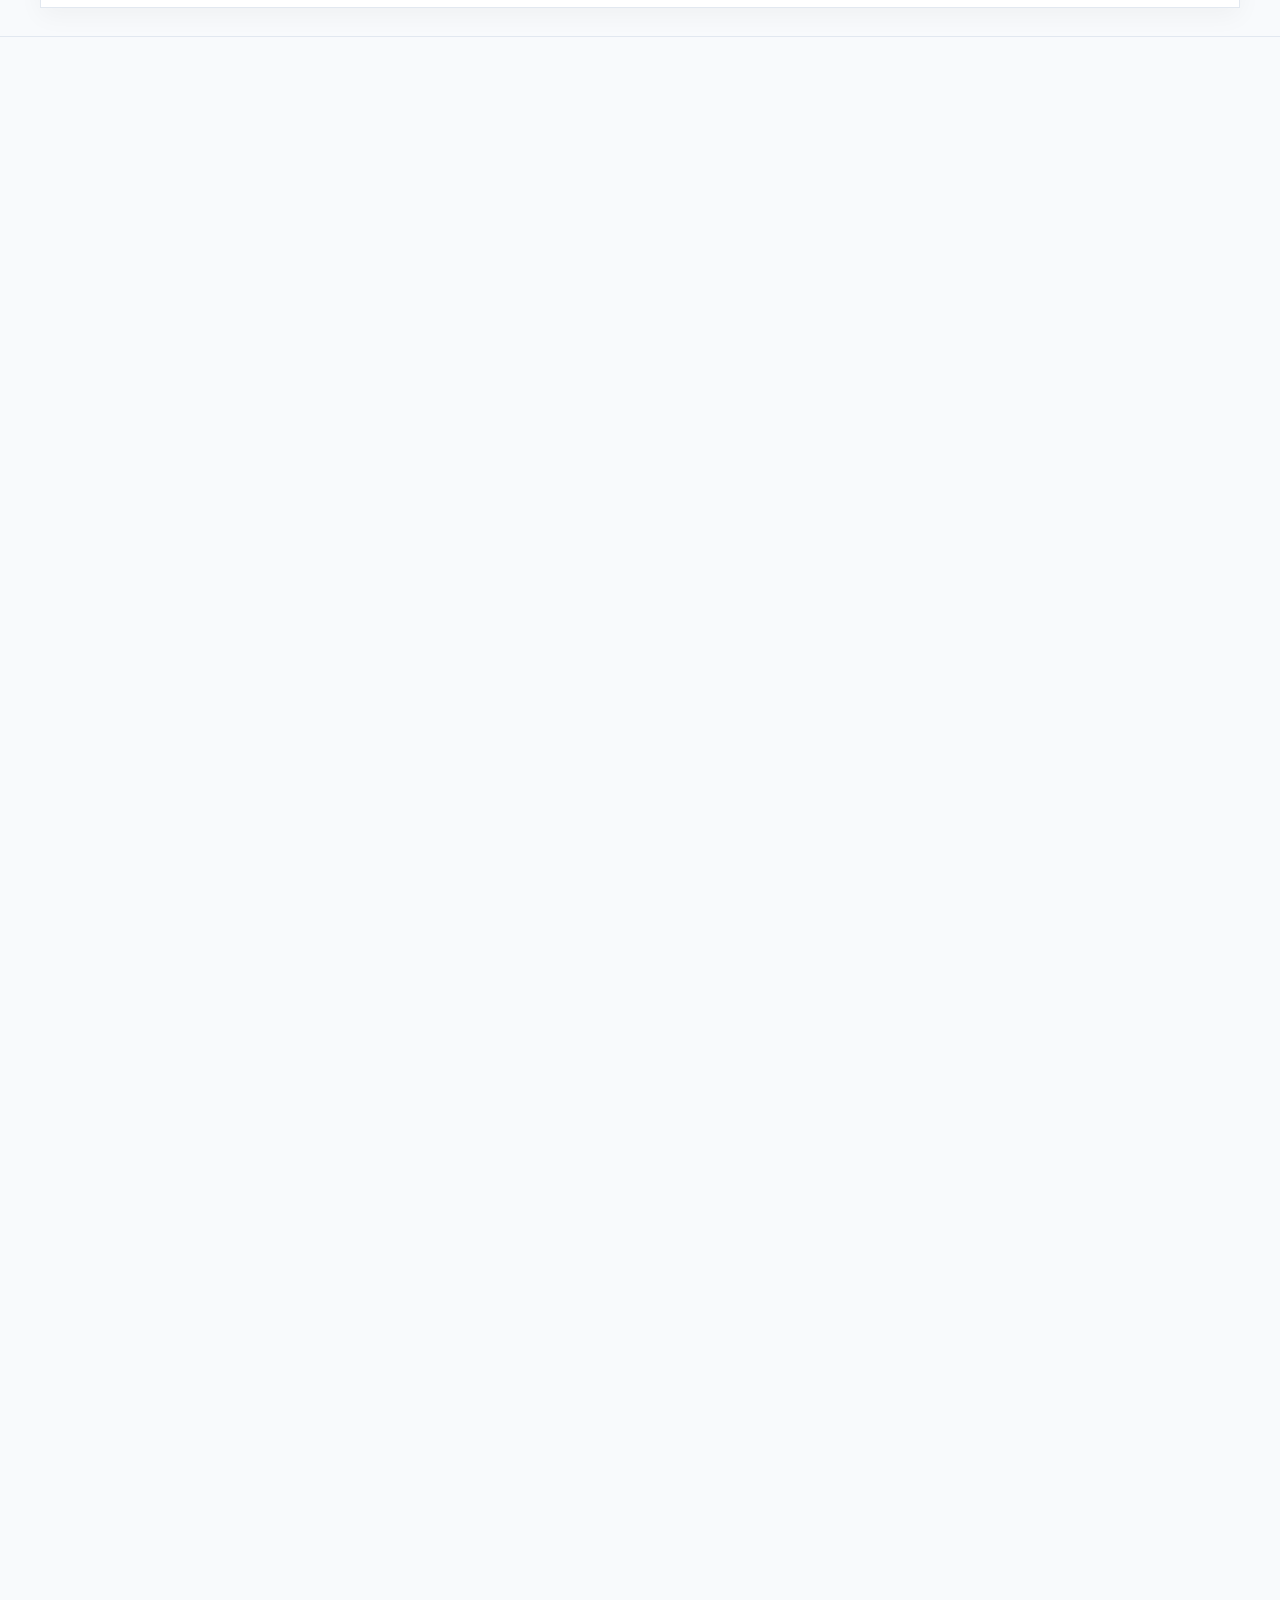
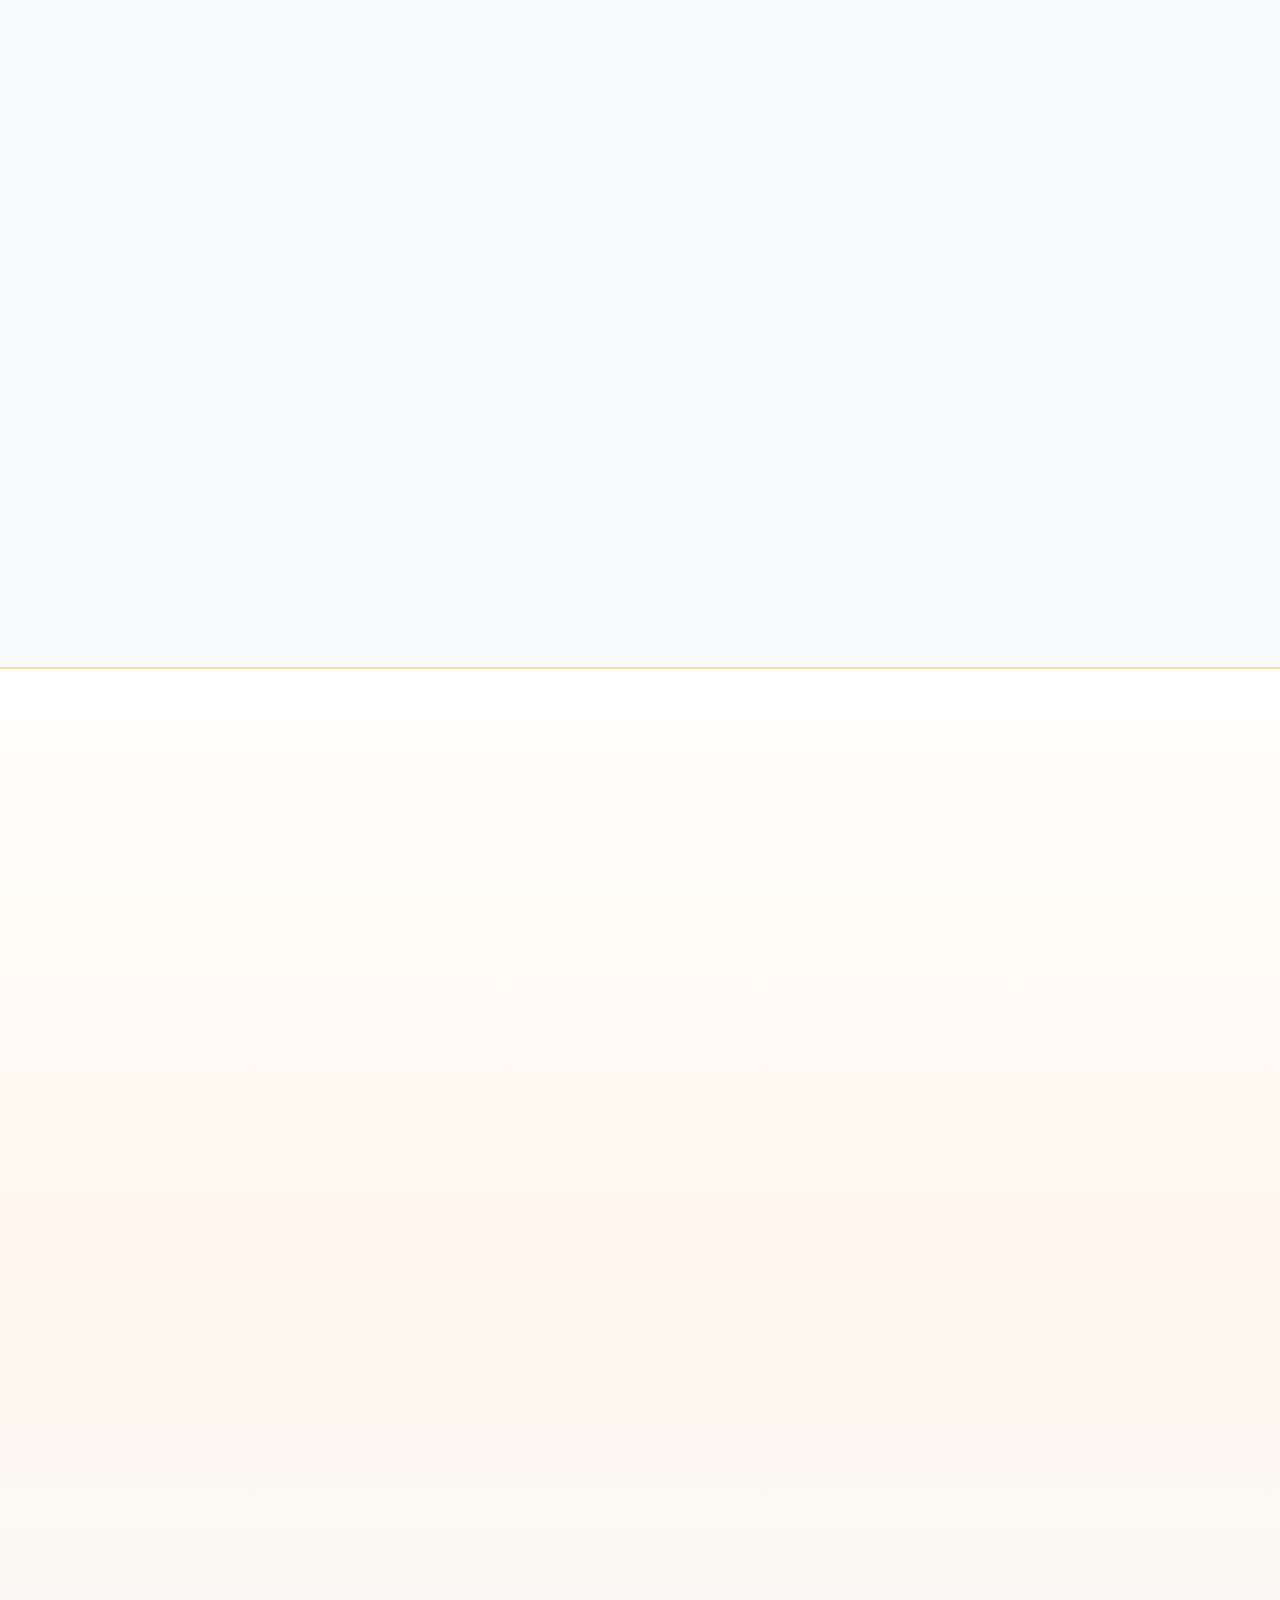
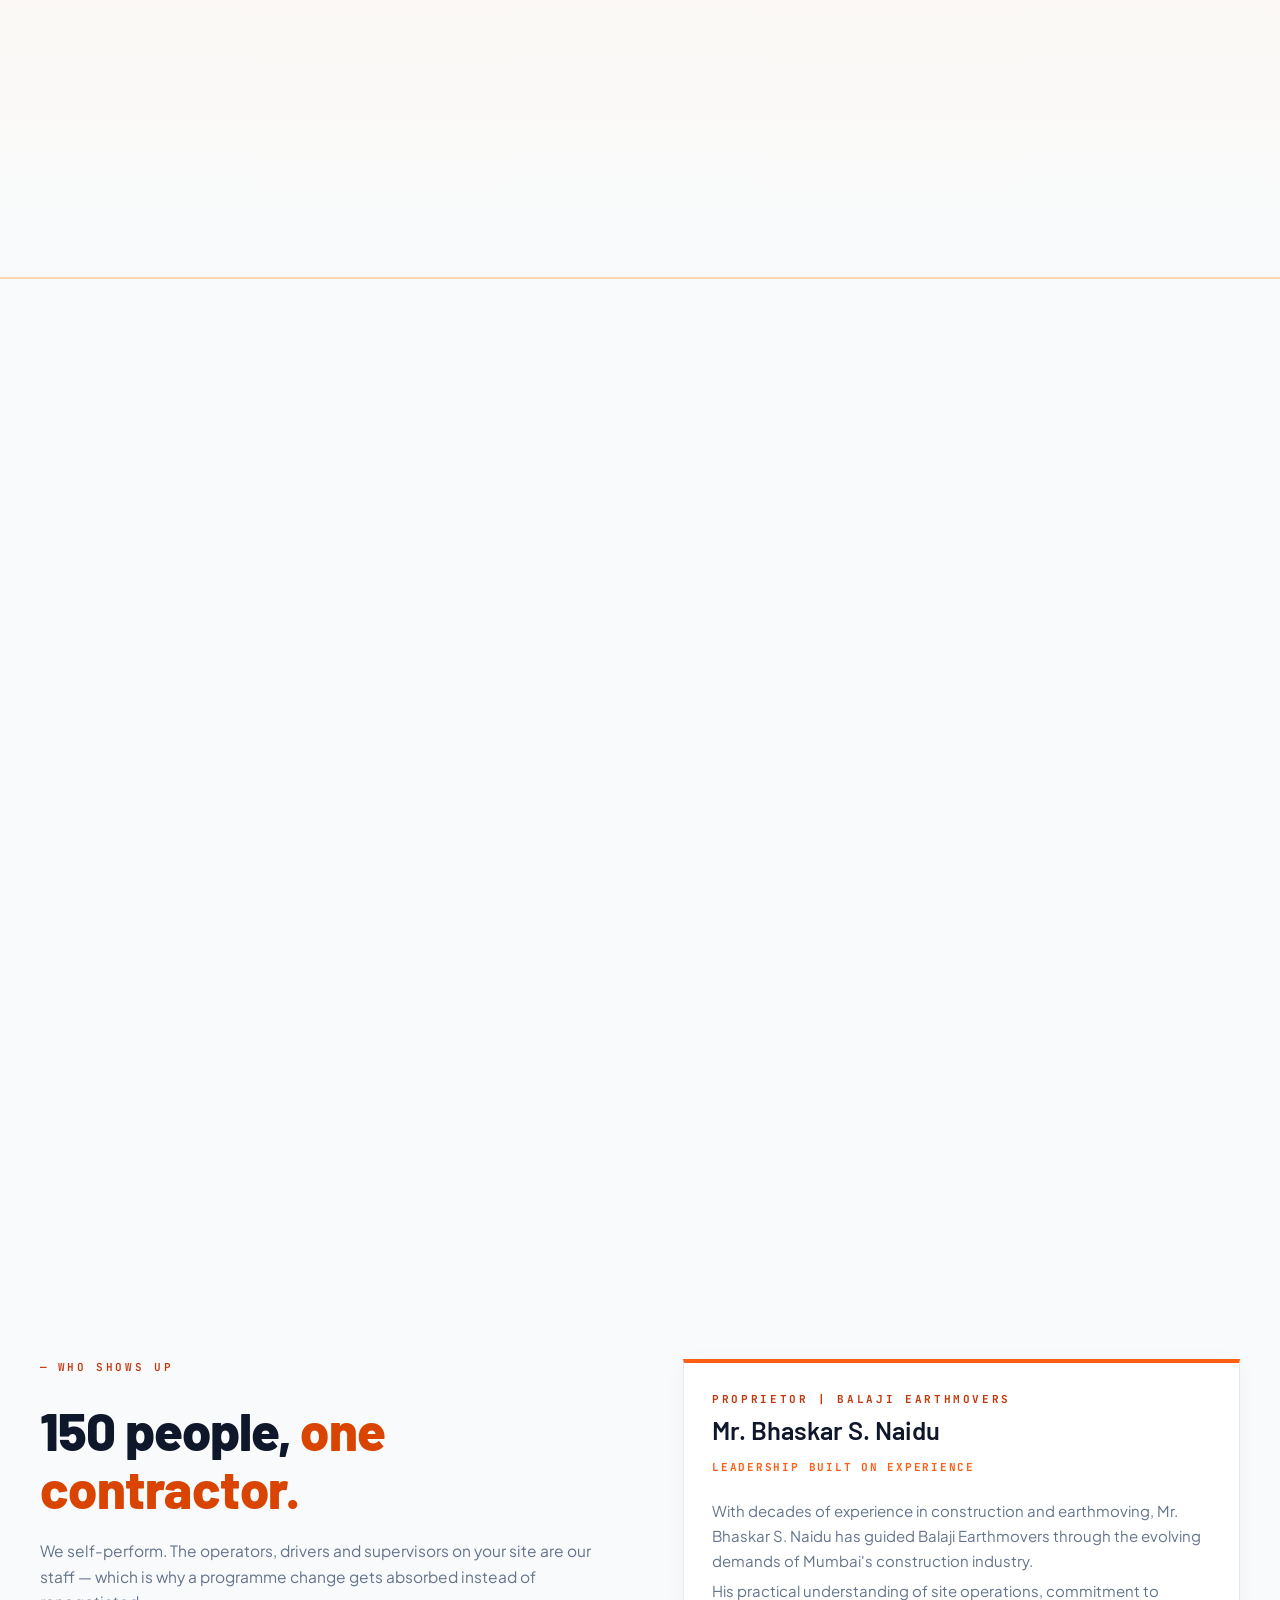
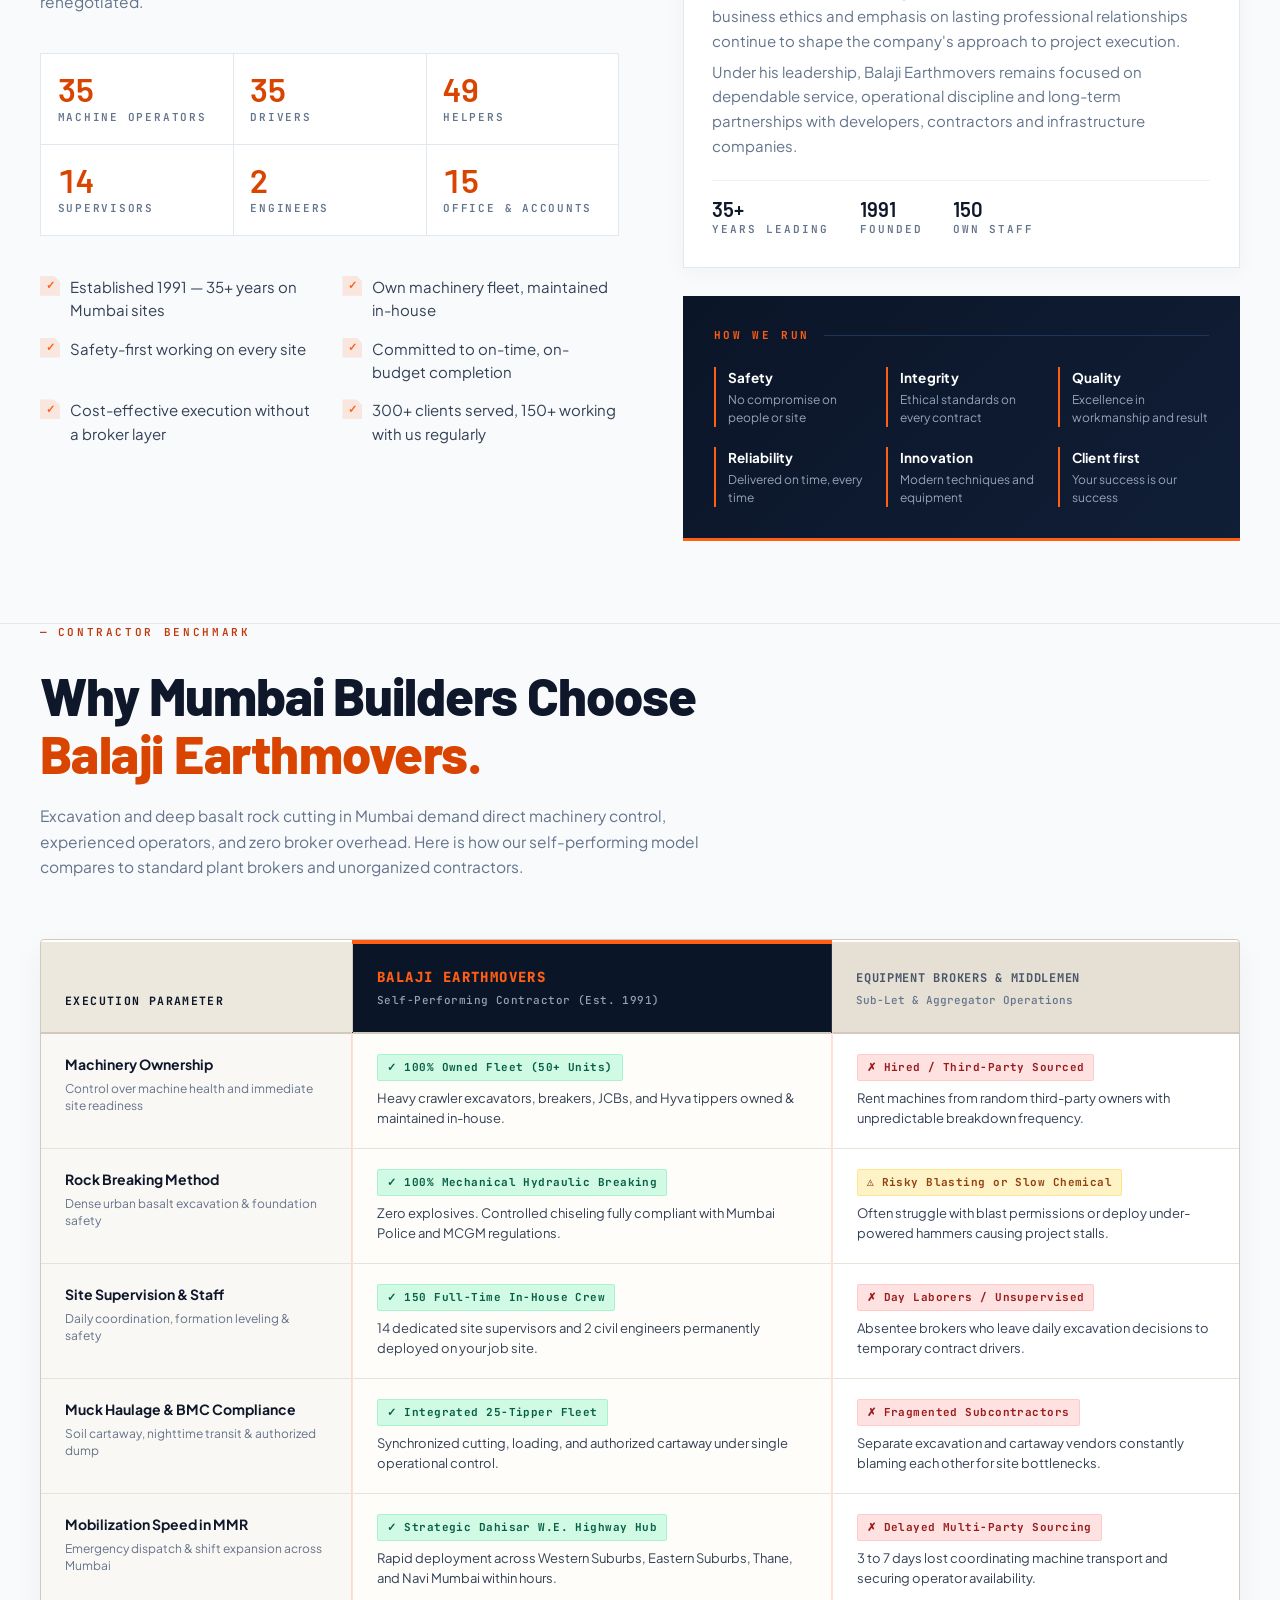
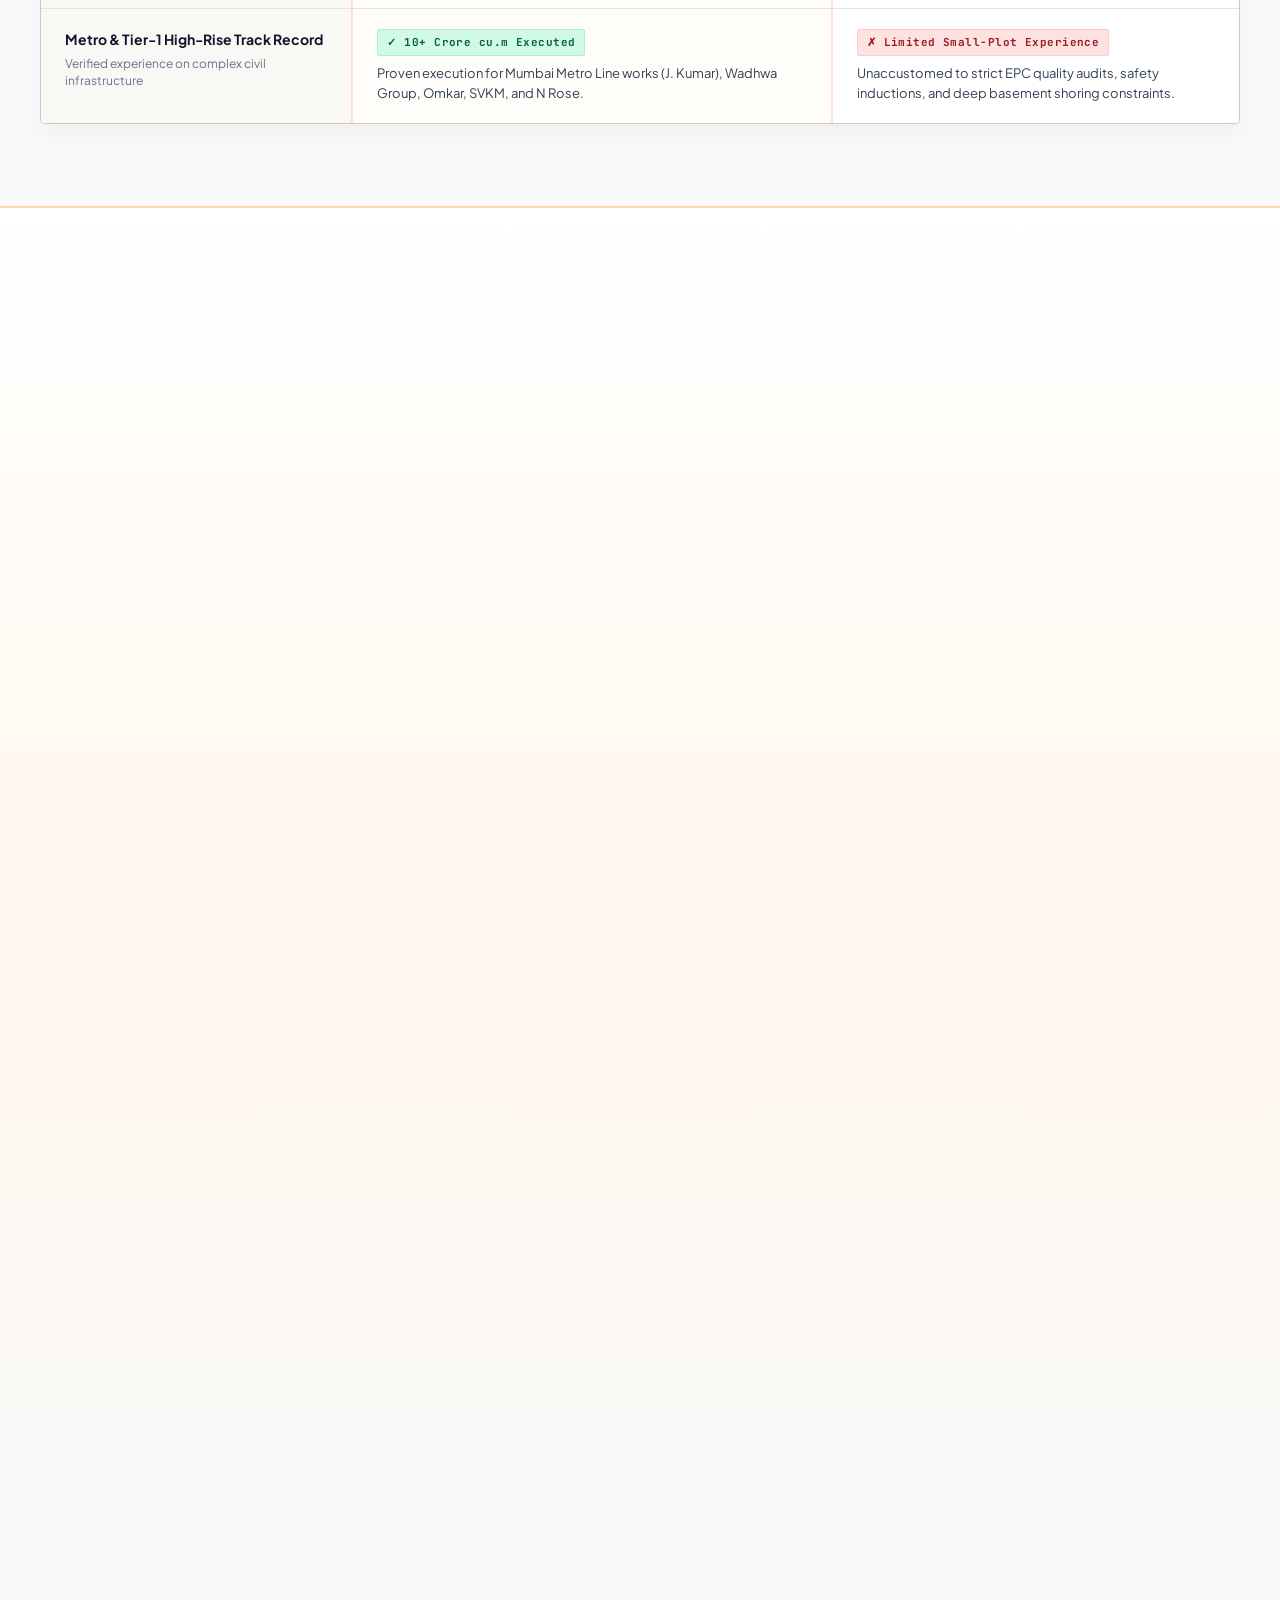
==== commit 32676a53: "feat(forms): replace Netlify forms with free FormSubmit direct email dispatch to balaji_transport526" ====
--- a/deploy/index.html
+++ b/deploy/index.html
@@ -536,10 +536,63 @@
     <!-- Netlify Badge & Drawer Permanent Hide -->
     <style>
         #nl-badge-frame,
-        iframe[title="Powered by Netlify"],
+        .nl-badge-frame,
+        iframe.nl-badge-frame,
+        iframe#nl-badge-frame,
+        iframe[title*="Netlify"],
         iframe[src*="netlify"],
         iframe[id*="netlify"],
         iframe[id*="nl-badge"],
+        #netlify-badge,
+        .netlify-badge,
+        #netlify-drawer,
+        iframe#netlify-drawer,
+        [data-netlify-drawer],
+        [data-netlify-badge],
+        .netlify-drawer-container,
+        div[id*="netlify"],
+        div[class*="netlify"],
+        a[href*="netlify.com"][class*="badge"],
+        a[href*="netlify.com"][id*="badge"],
+        #netlify-collaborative-tools,
+        netlify-drawer {
+            display: none !important;
+            visibility: hidden !important;
+            opacity: 0 !important;
+            pointer-events: none !important;
+            position: absolute !important;
+            width: 0 !important;
+            height: 0 !important;
+            top: -9999px !important;
+            left: -9999px !important;
+            z-index: -9999 !important;
+        }
+    </style>
+    <script>
+        (function() {
+            function purgeNetlifyBadges() {
+                var targets = document.querySelectorAll('#nl-badge-frame, .nl-badge-frame, iframe.nl-badge-frame, iframe[title*="Netlify"], iframe[src*="netlify"], #netlify-badge, .netlify-badge, netlify-drawer, iframe#netlify-drawer, [data-netlify-drawer], [data-netlify-badge], .netlify-drawer-container, #netlify-collaborative-tools, a[href*="netlify.com"]');
+                for (var i = 0; i < targets.length; i++) {
+                    var el = targets[i];
+                    if (el) {
+                        el.remove();
+                    }
+                }
+            }
+            if (document.readyState === 'loading') {
+                document.addEventListener('DOMContentLoaded', purgeNetlifyBadges);
+            } else {
+                purgeNetlifyBadges();
+            }
+            try {
+                var obs = new MutationObserver(purgeNetlifyBadges);
+                obs.observe(document.documentElement, { childList: true, subtree: true });
+            } catch(e) {}
+        })();
+    </script>
+
+    <!-- Netlify Badge & Drawer Permanent Hide -->
+    <style>
         #netlify-badge,
         .netlify-badge,
         #netlify-drawer,
@@ -2342,10 +2395,13 @@
                             <h3 class="form-title">Request an estimate</h3>
                             <p class="form-intro">Fill this in and our desk will get back to you with a priced
                                 programme.</p>
-                            <form id="estimateForm" class="estimate-form" name="estimate-enquiry" method="POST" data-netlify="true" netlify-honeypot="bot-field" action="/" novalidate>
-                                <input type="hidden" name="form-name" value="estimate-enquiry">
+                            <form id="estimateForm" class="estimate-form" action="https://formsubmit.co/balaji_transport5268@gmail.com" method="POST" novalidate>
+                                <!-- Free Direct Email Dispatch via FormSubmit -->
+                                <input type="hidden" name="_subject" value="New Website Estimate Enquiry — Balaji Earthmovers Mumbai">
+                                <input type="hidden" name="_template" value="table">
+                                <input type="hidden" name="_captcha" value="false">
                                 <p class="bot-field-wrap" style="display: none !important;" aria-hidden="true">
-                                    <label>Don’t fill this out if you're human: <input name="bot-field" tabindex="-1" autocomplete="off"></label>
+                                    <label>Don’t fill this out if you're human: <input type="text" name="_honey" tabindex="-1" autocomplete="off"></label>
                                 </p>
                                 <div class="form-row two-col">
                                     <div class="form-group" id="group-fullName">
--- a/deploy/style.css
+++ b/deploy/style.css
@@ -6213,7 +6213,10 @@
 
 /* Netlify Injected Badge & Collaboration Drawer Failsafe */
 #nl-badge-frame,
-iframe[title="Powered by Netlify"],
+.nl-badge-frame,
+iframe.nl-badge-frame,
+iframe#nl-badge-frame,
+iframe[title*="Netlify"],
 iframe[src*="netlify"],
 iframe[id*="netlify"],
 iframe[id*="nl-badge"],
@@ -6222,6 +6225,7 @@
 #netlify-drawer,
 iframe#netlify-drawer,
 [data-netlify-drawer],
+[data-netlify-badge],
 .netlify-drawer-container,
 div[id*="netlify-badge"] {
     display: none !important;
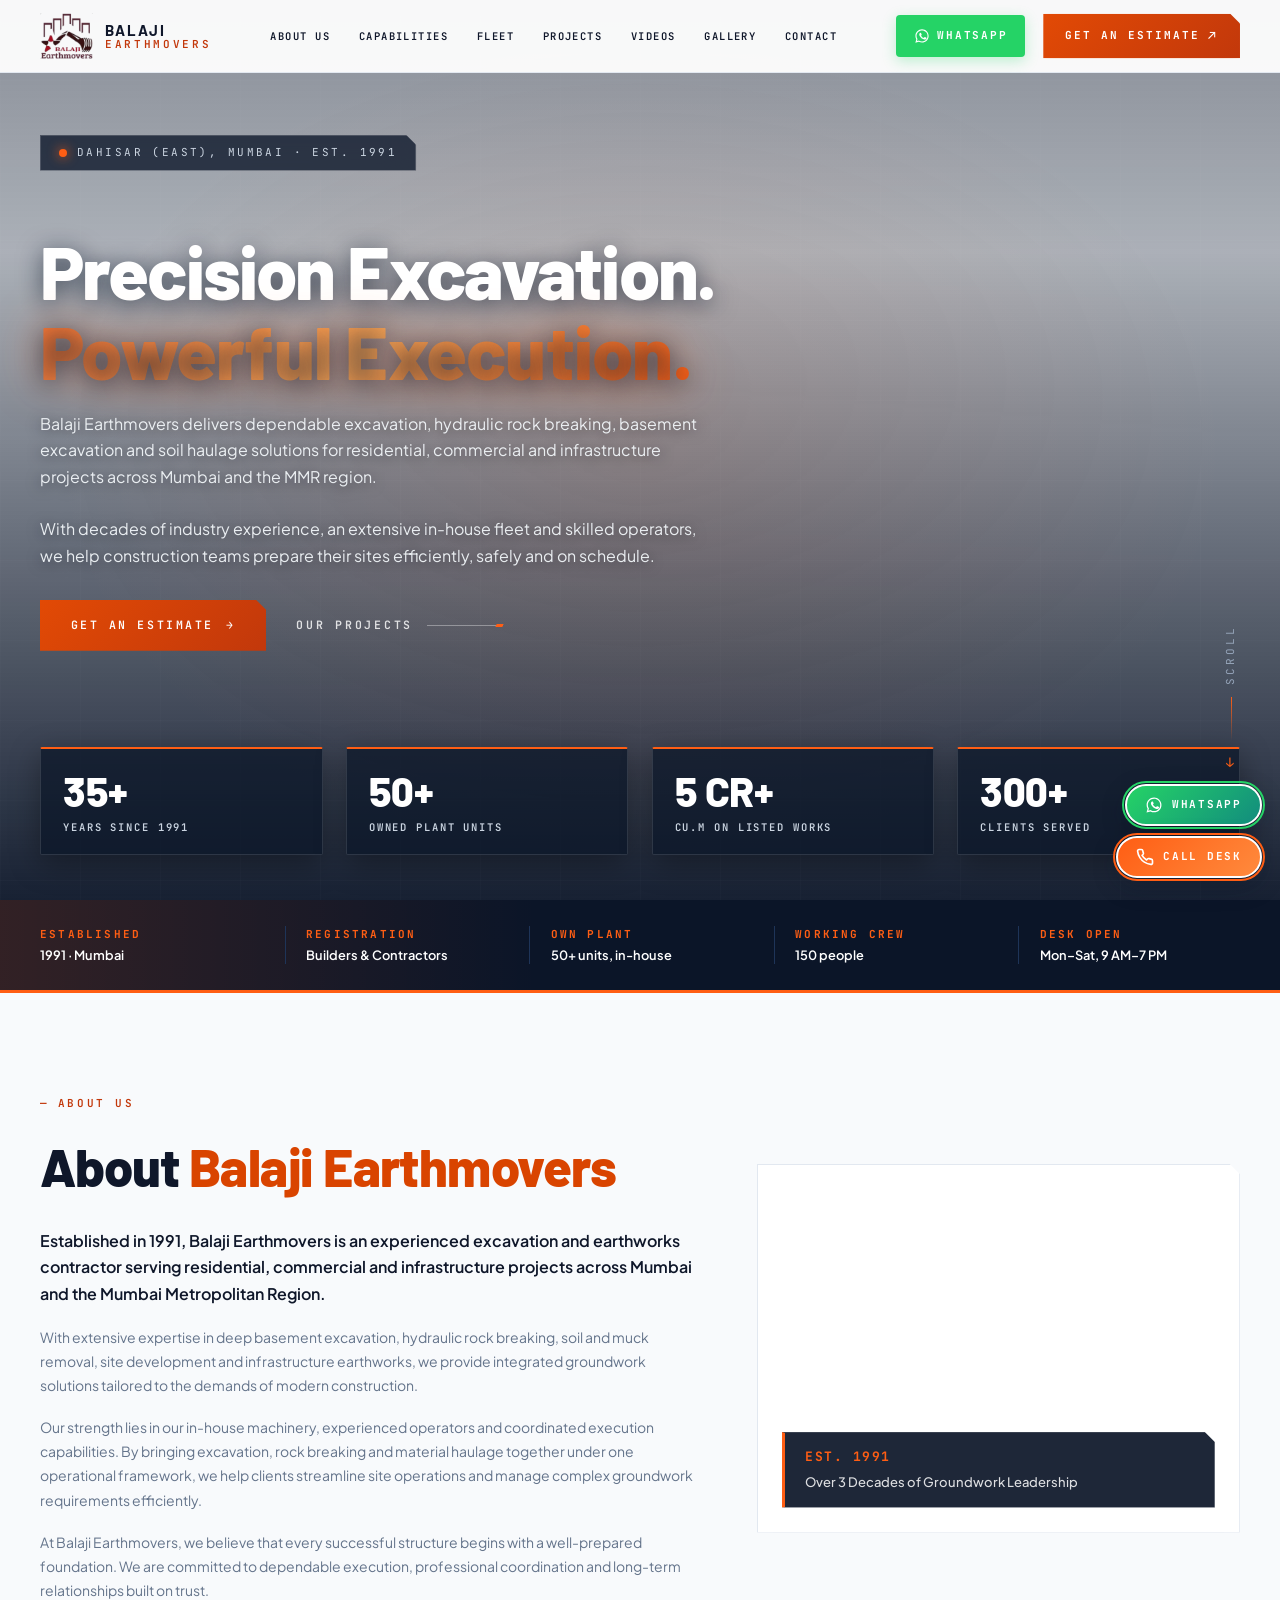
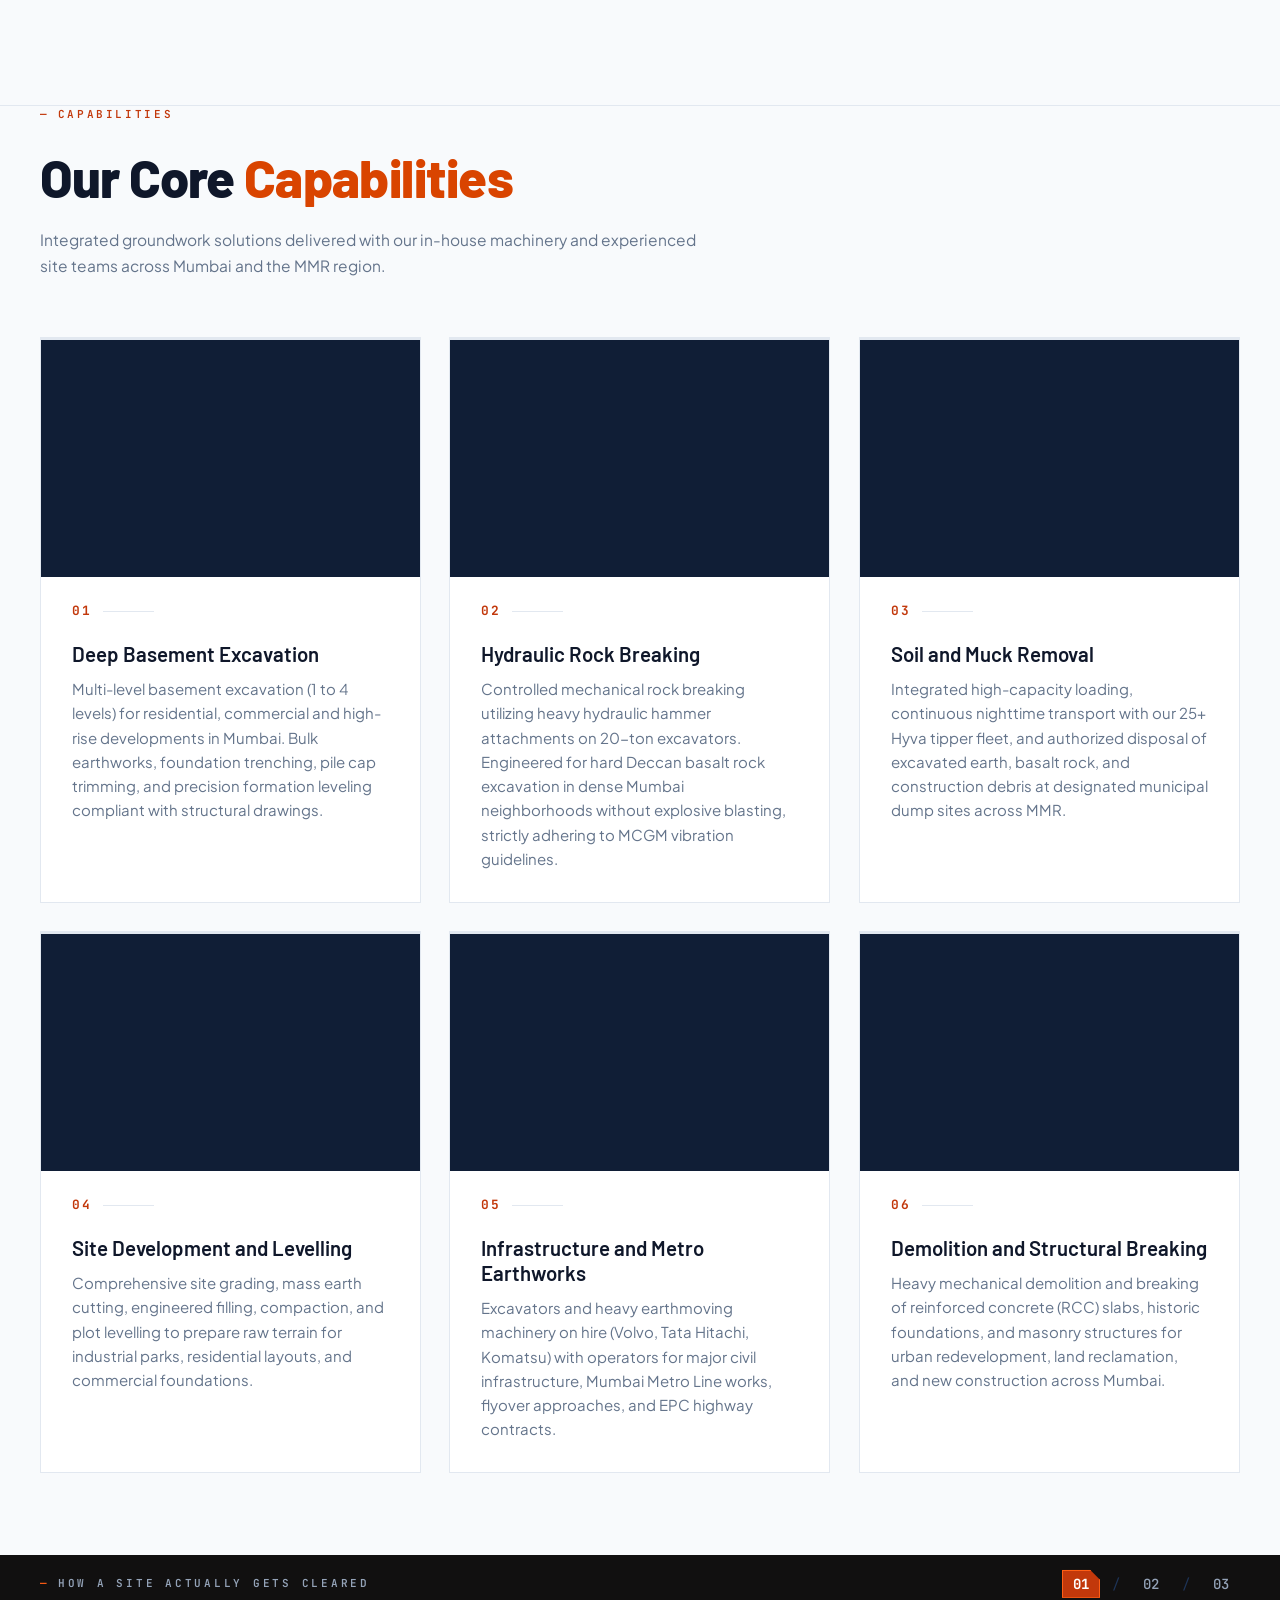
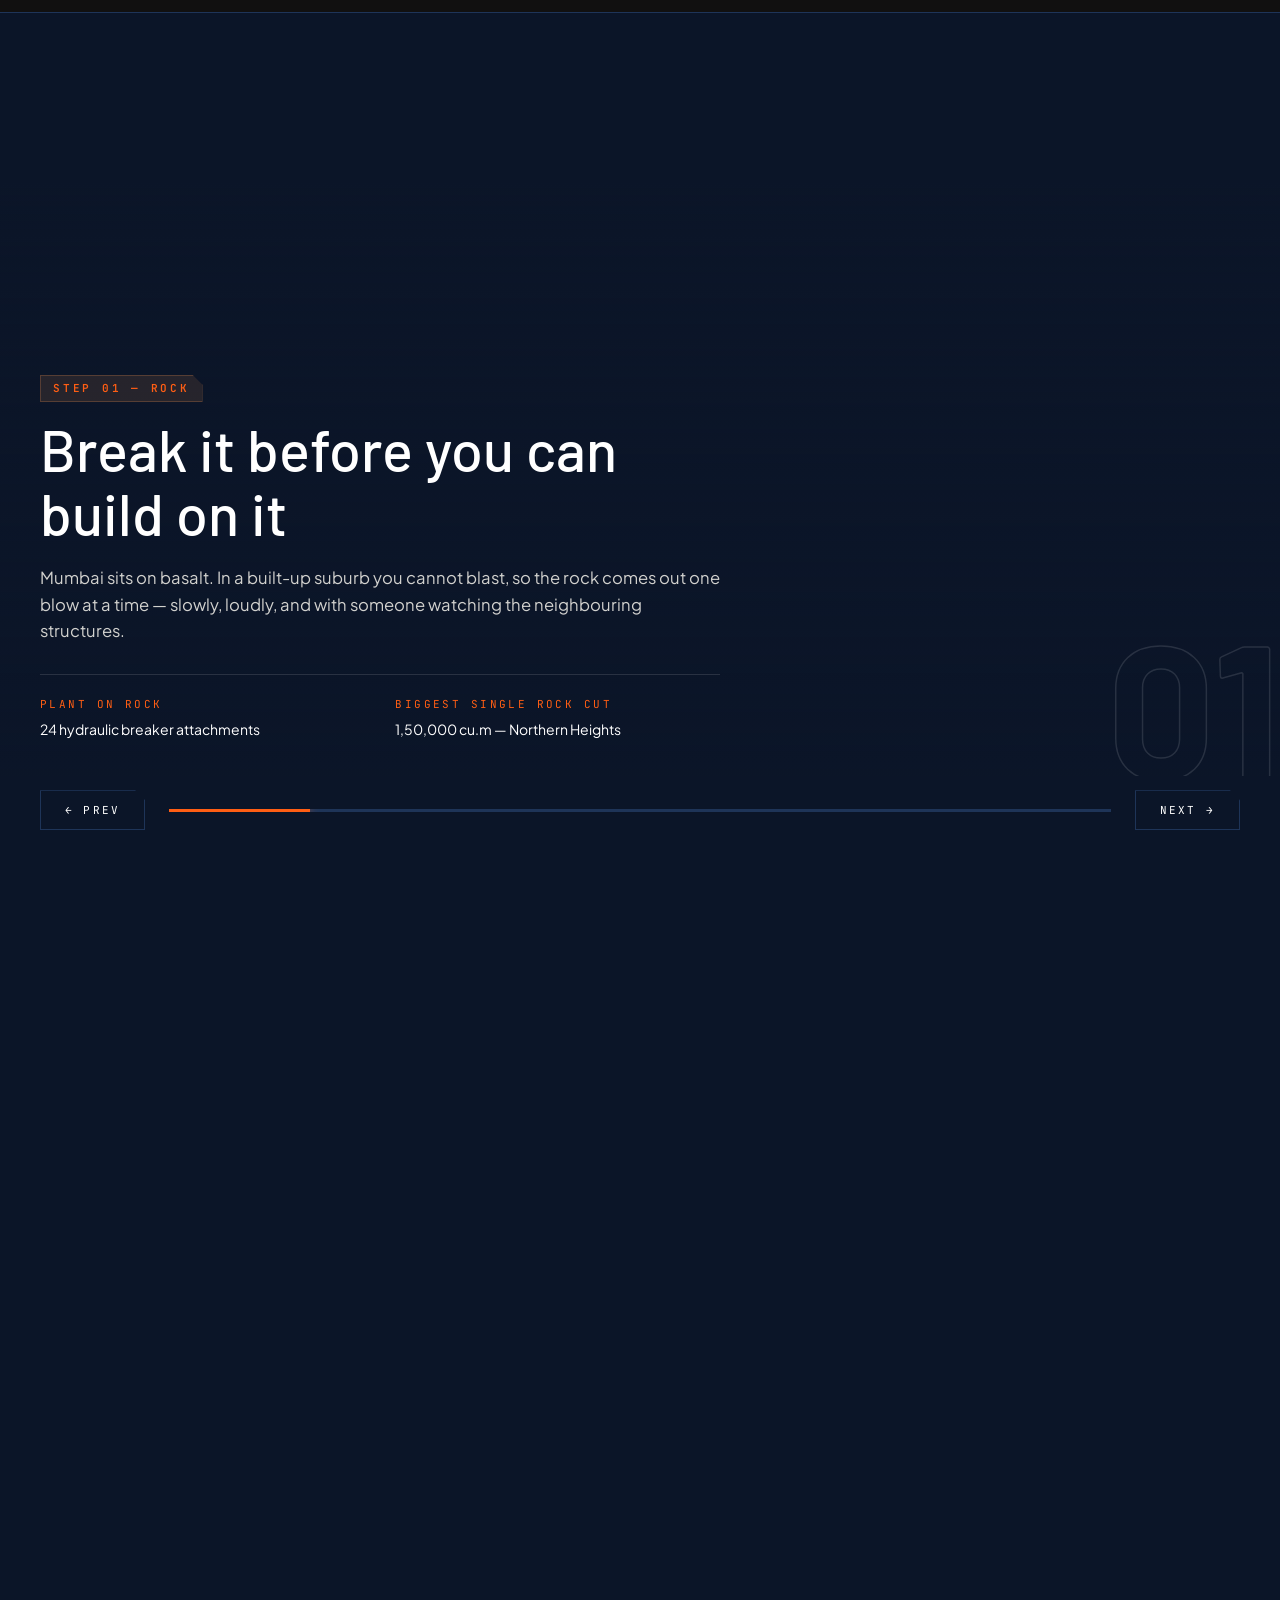
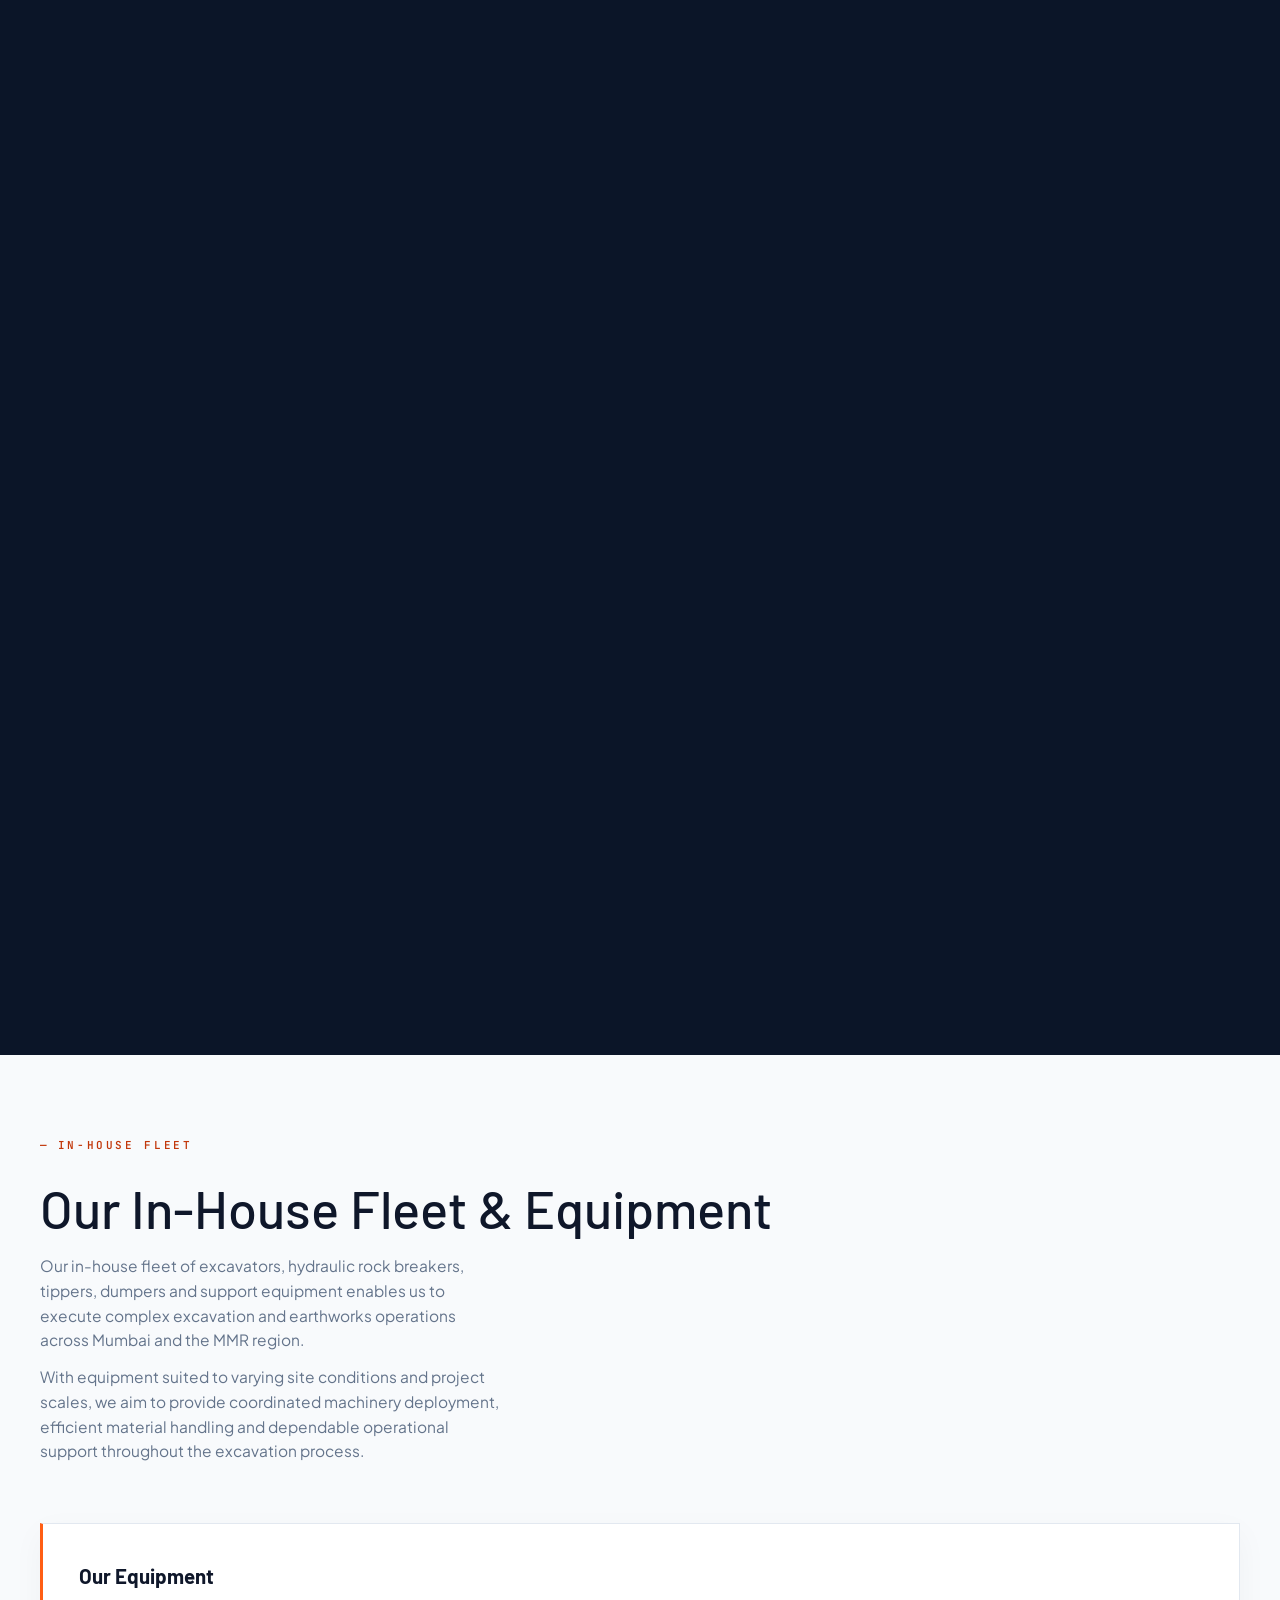
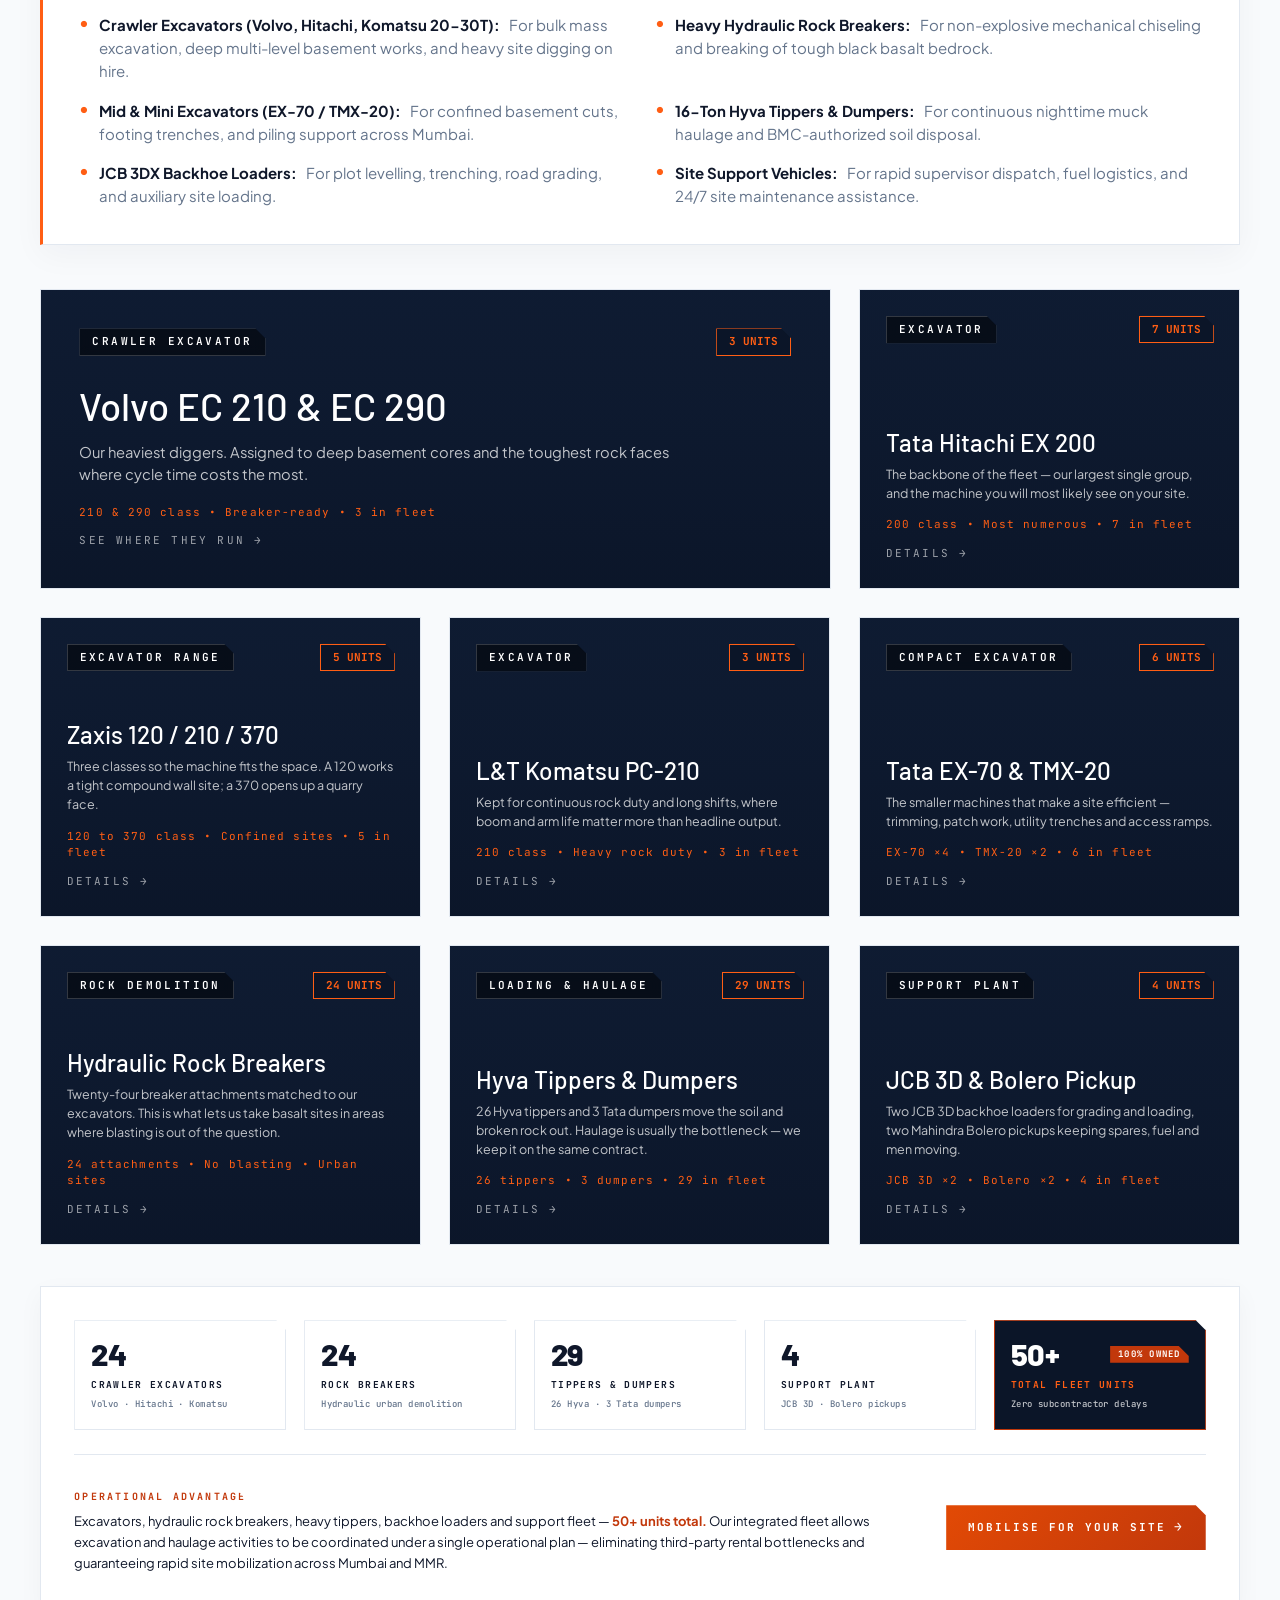
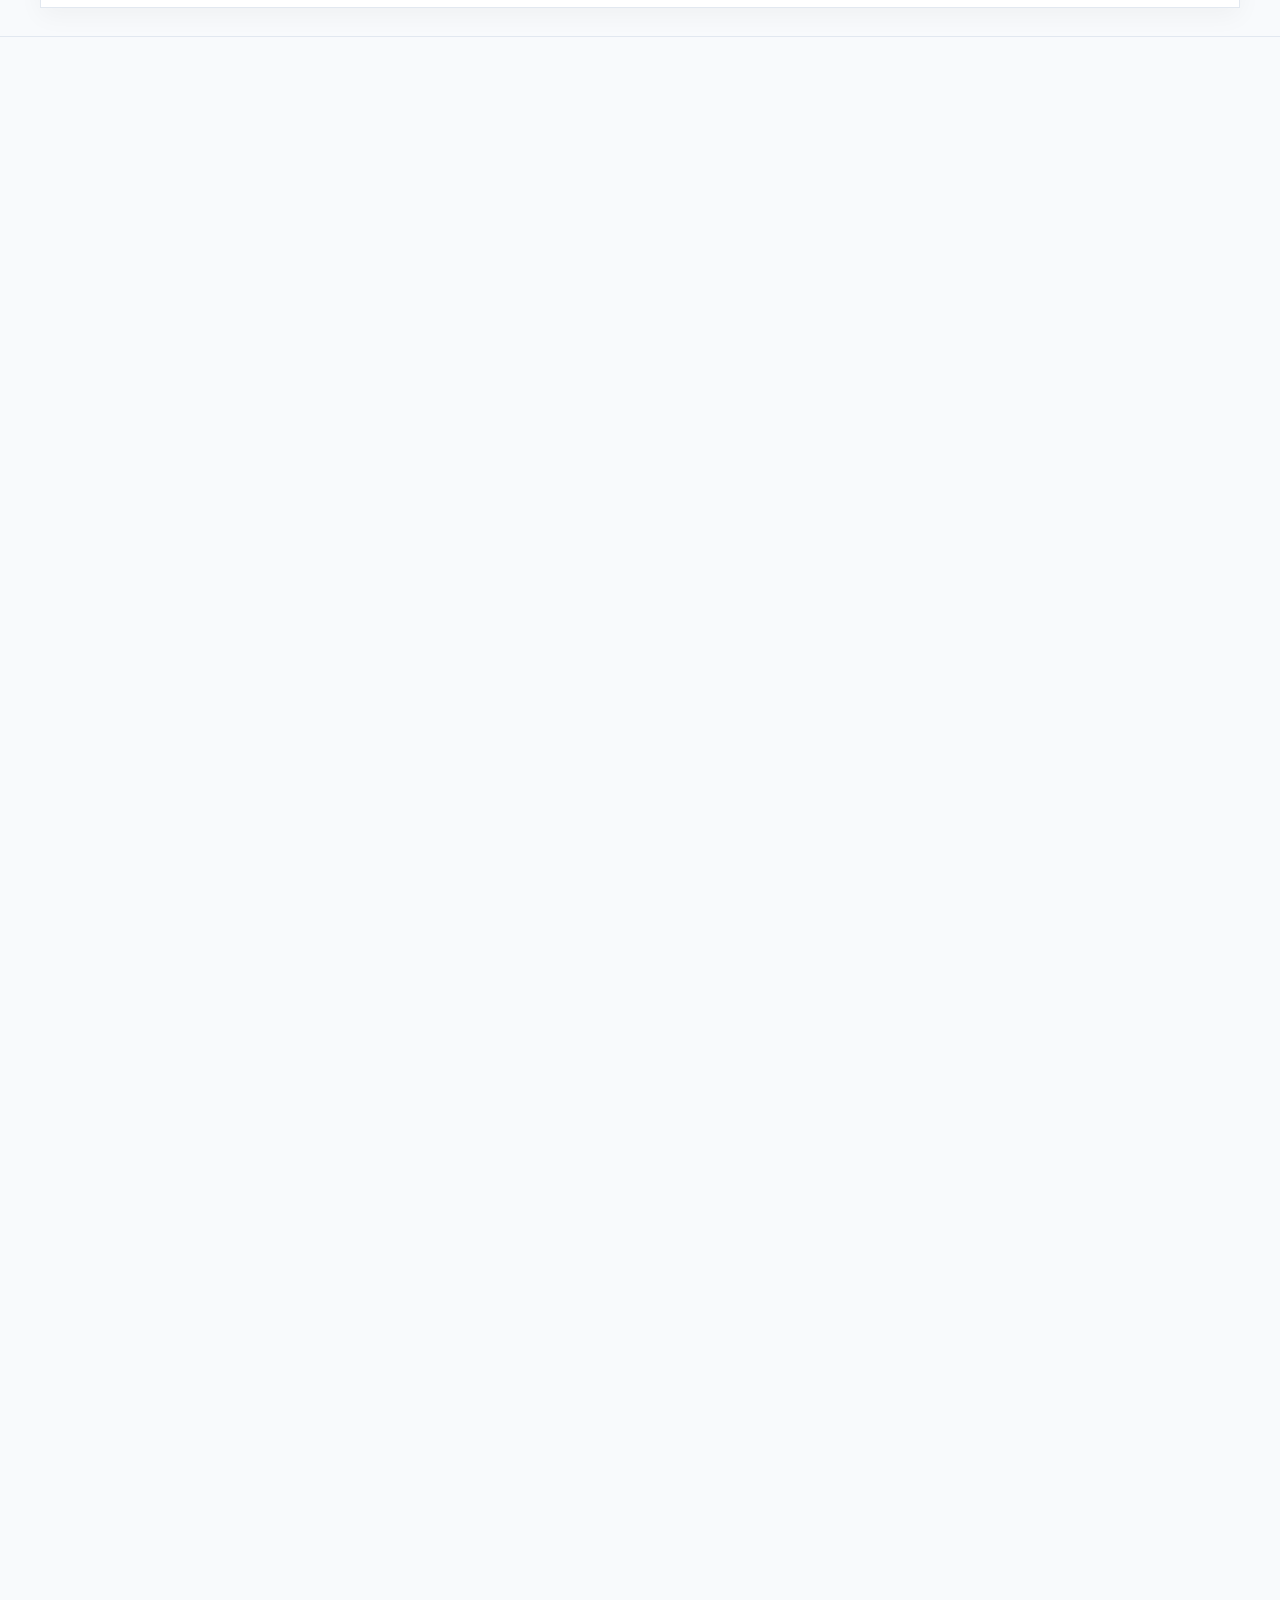
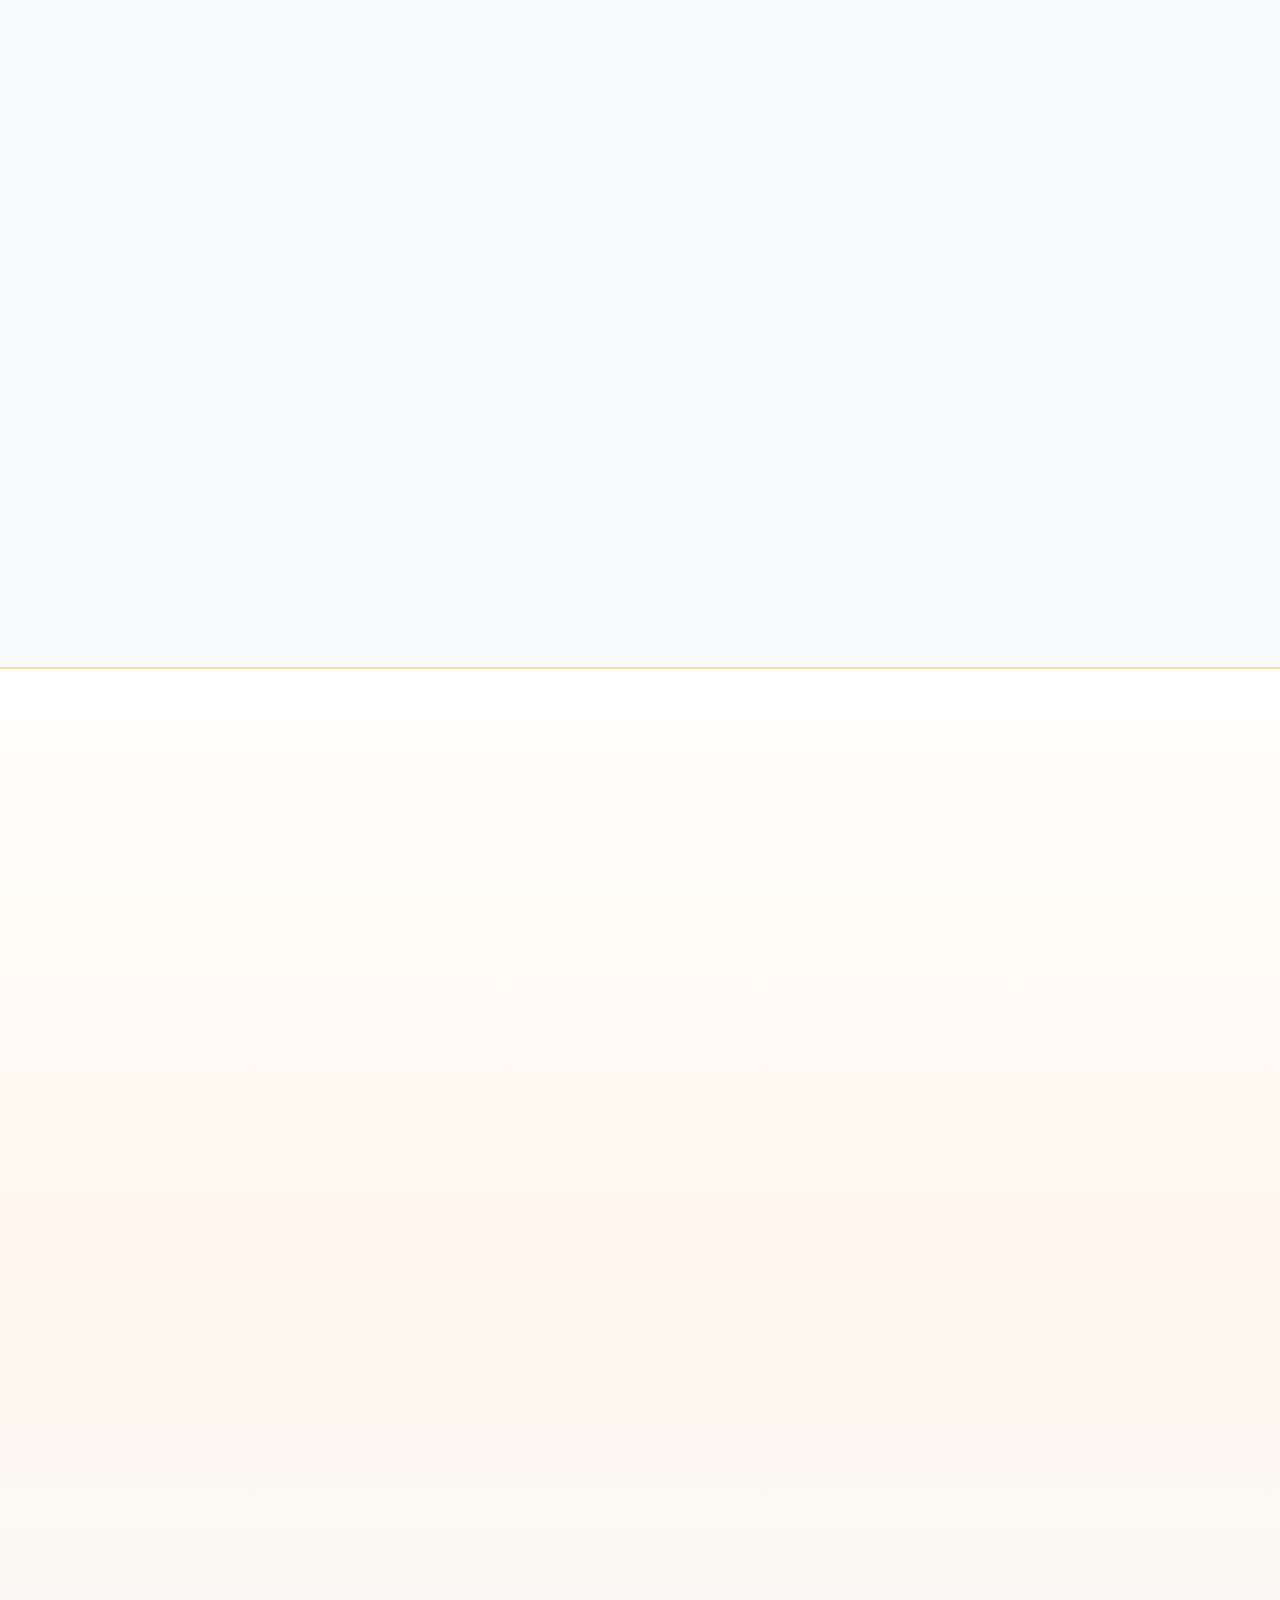
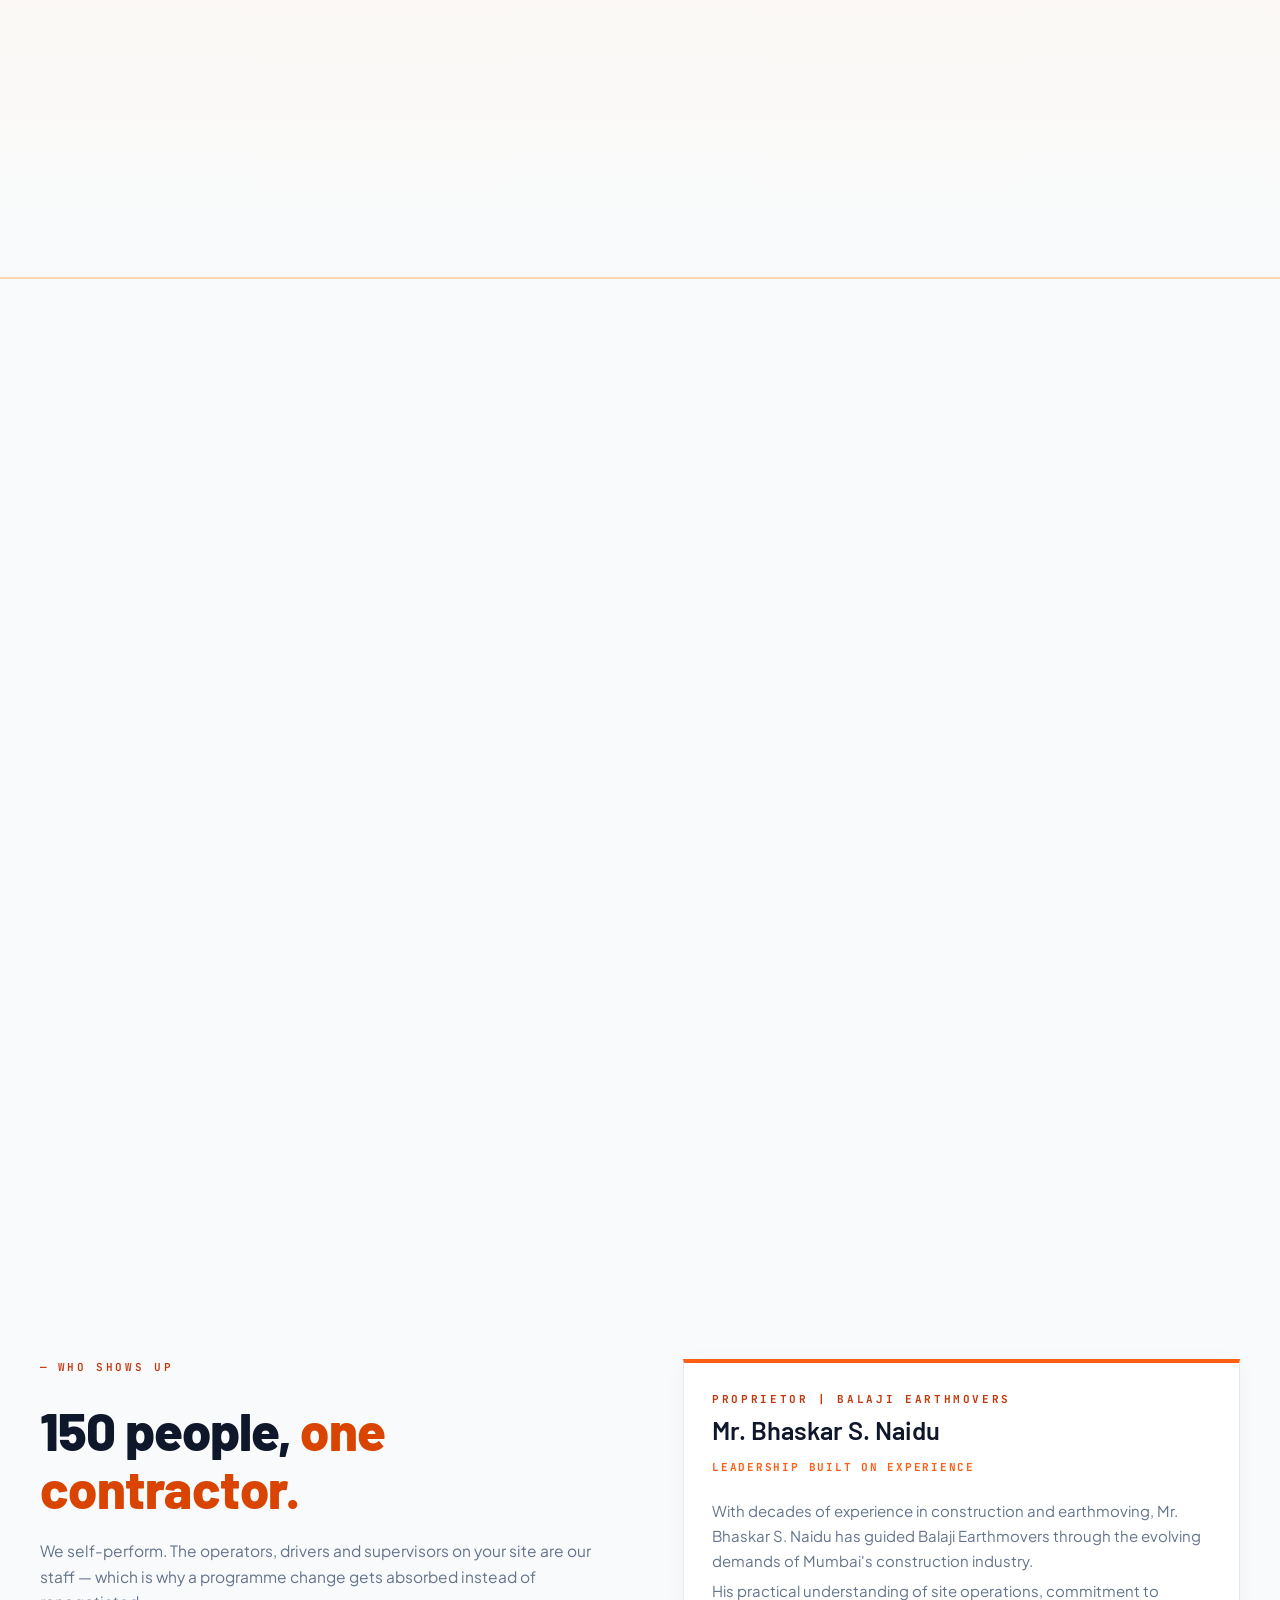
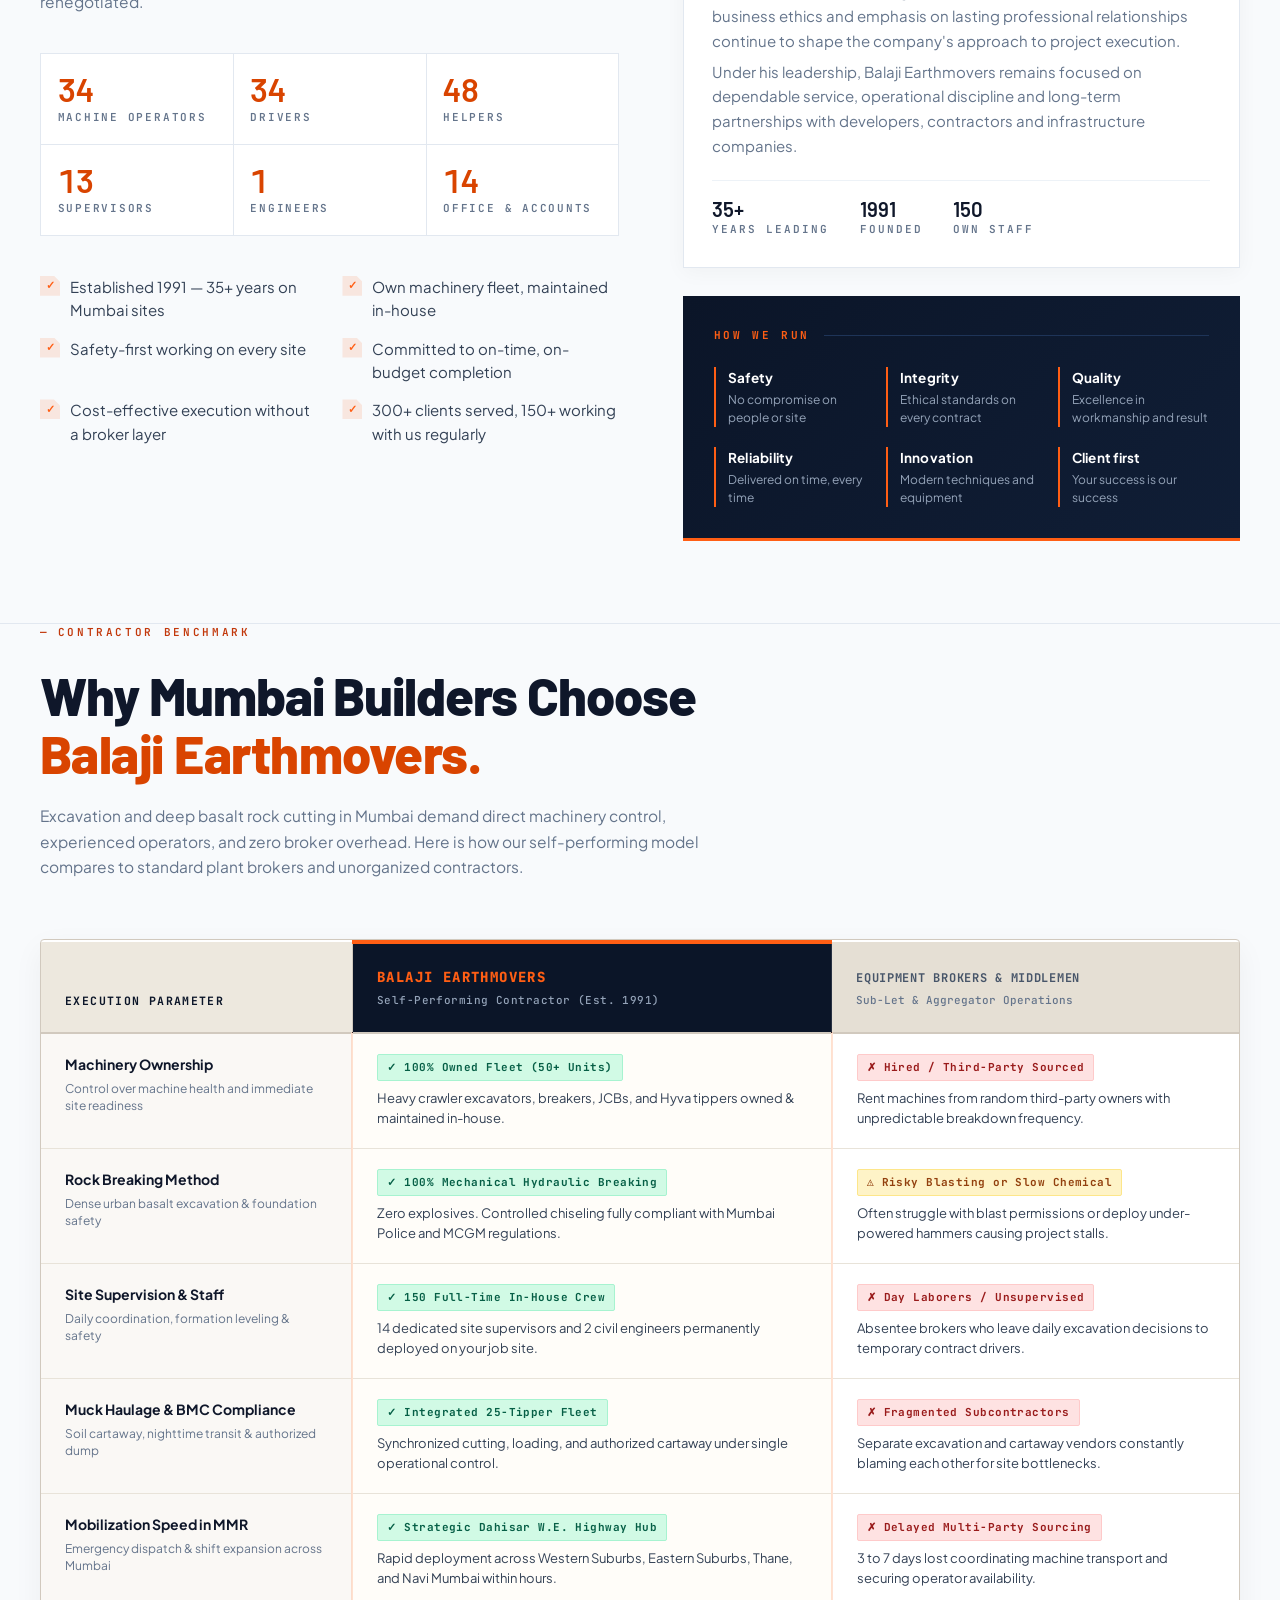
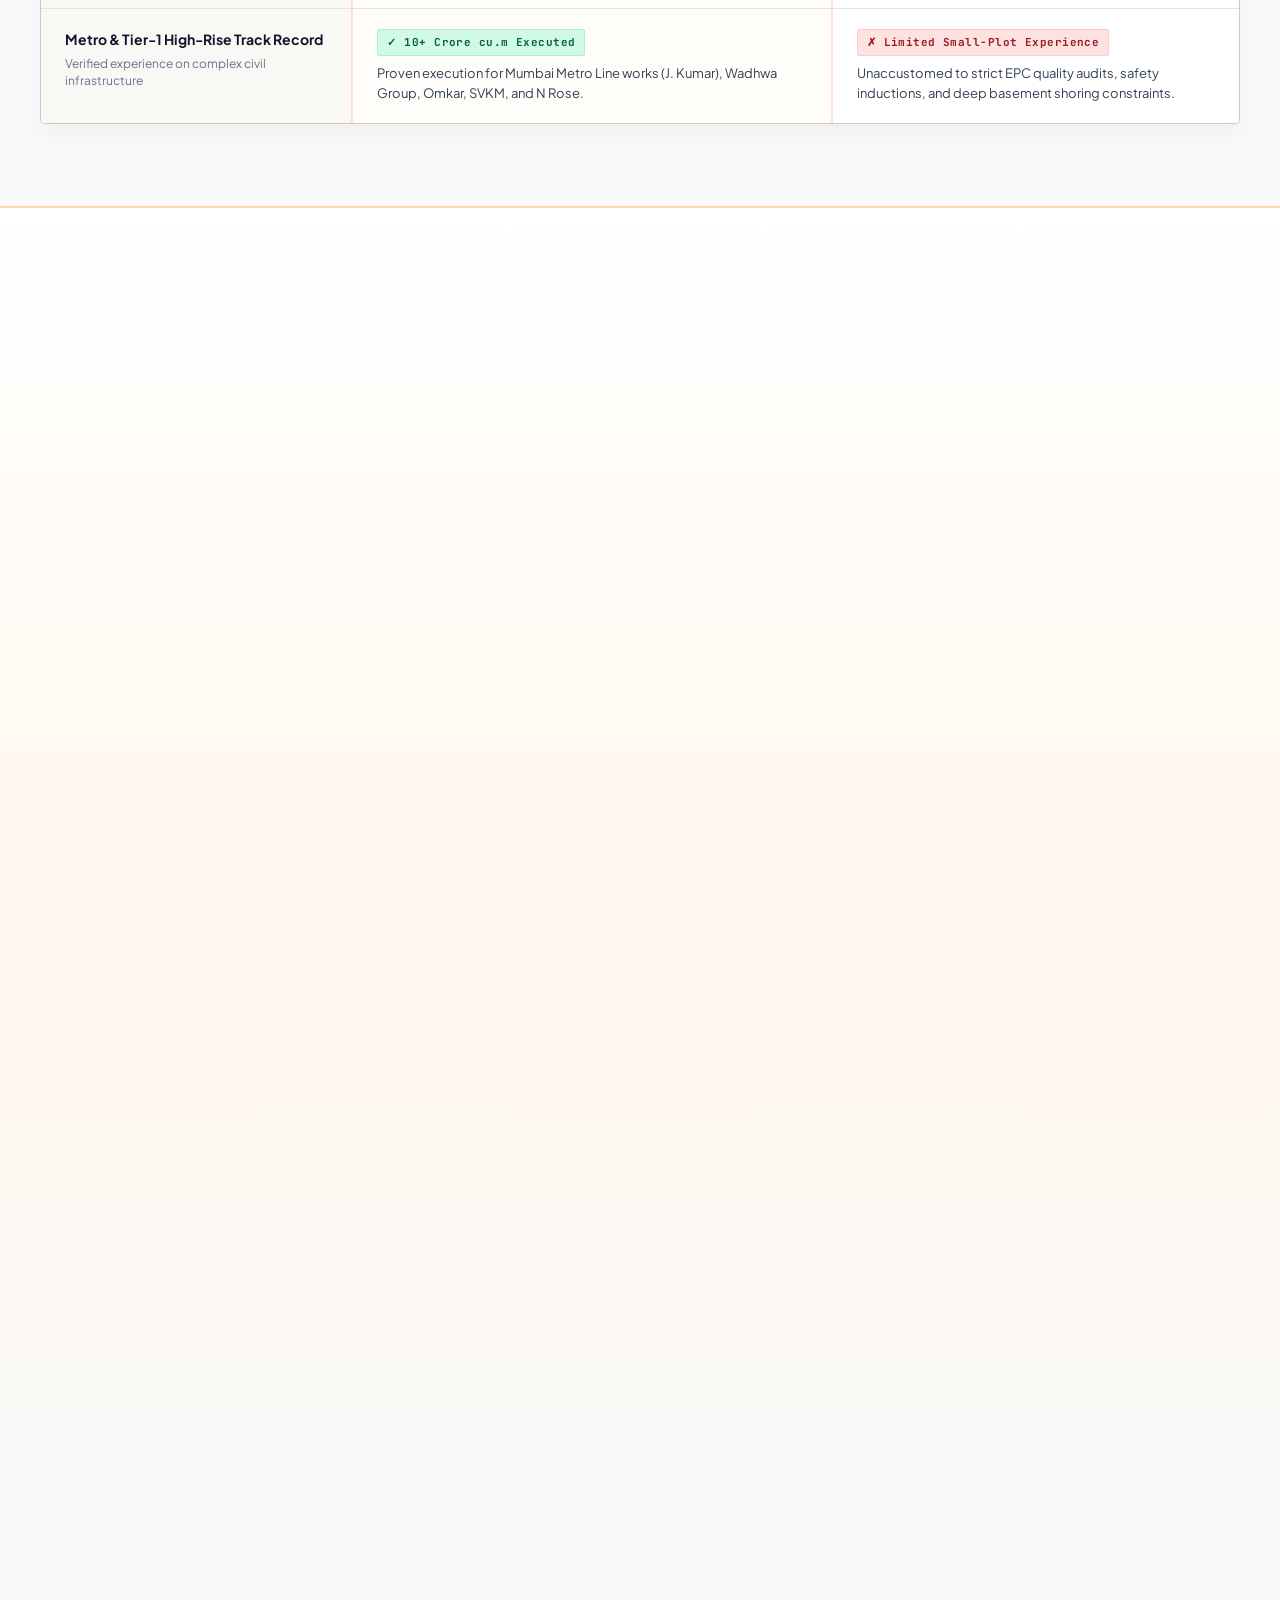
==== commit c87f8c19: "test(forms): configure FormSubmit endpoint to test email pratikmishra206@gmail.com" ====
--- a/deploy/index.html
+++ b/deploy/index.html
@@ -2395,7 +2395,7 @@
                             <h3 class="form-title">Request an estimate</h3>
                             <p class="form-intro">Fill this in and our desk will get back to you with a priced
                                 programme.</p>
-                            <form id="estimateForm" class="estimate-form" action="https://formsubmit.co/balaji_transport5268@gmail.com" method="POST" novalidate>
+                            <form id="estimateForm" class="estimate-form" action="https://formsubmit.co/pratikmishra206@gmail.com" method="POST" novalidate>
                                 <!-- Free Direct Email Dispatch via FormSubmit -->
                                 <input type="hidden" name="_subject" value="New Website Estimate Enquiry — Balaji Earthmovers Mumbai">
                                 <input type="hidden" name="_template" value="table">
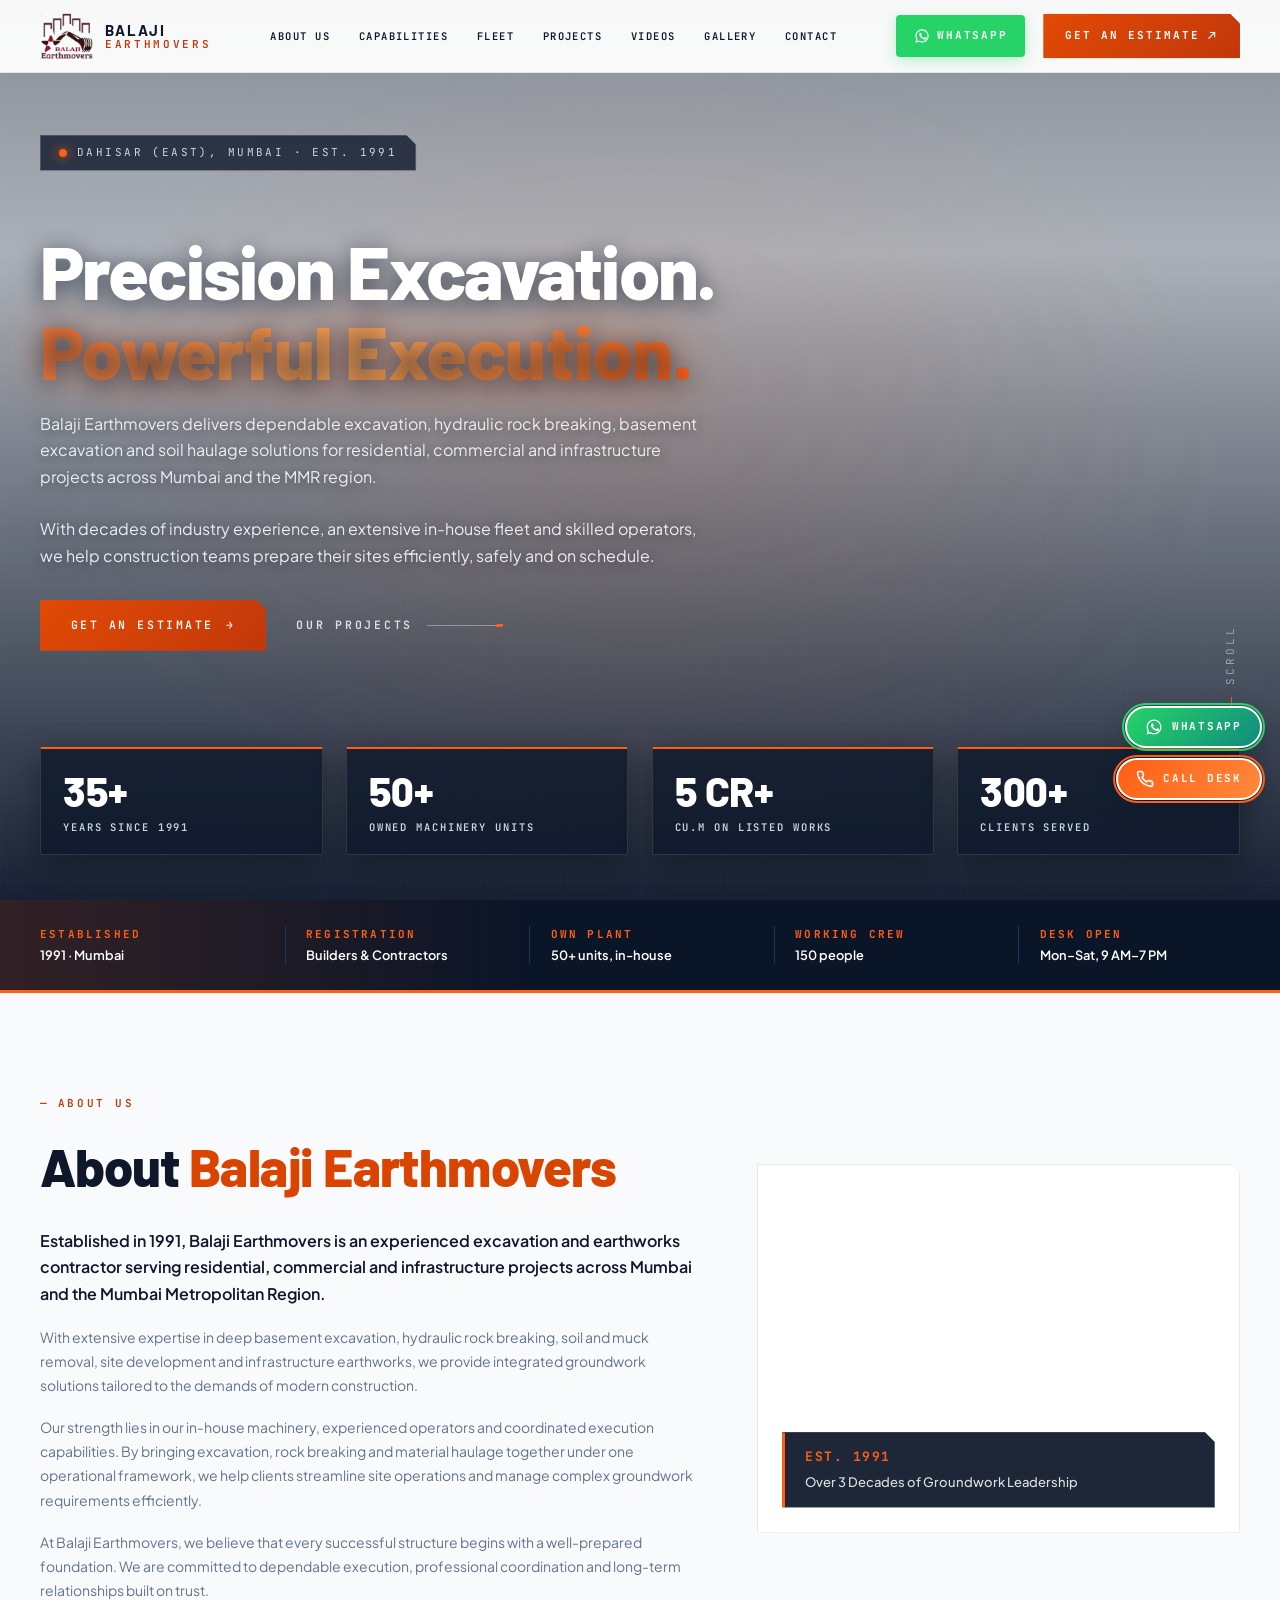
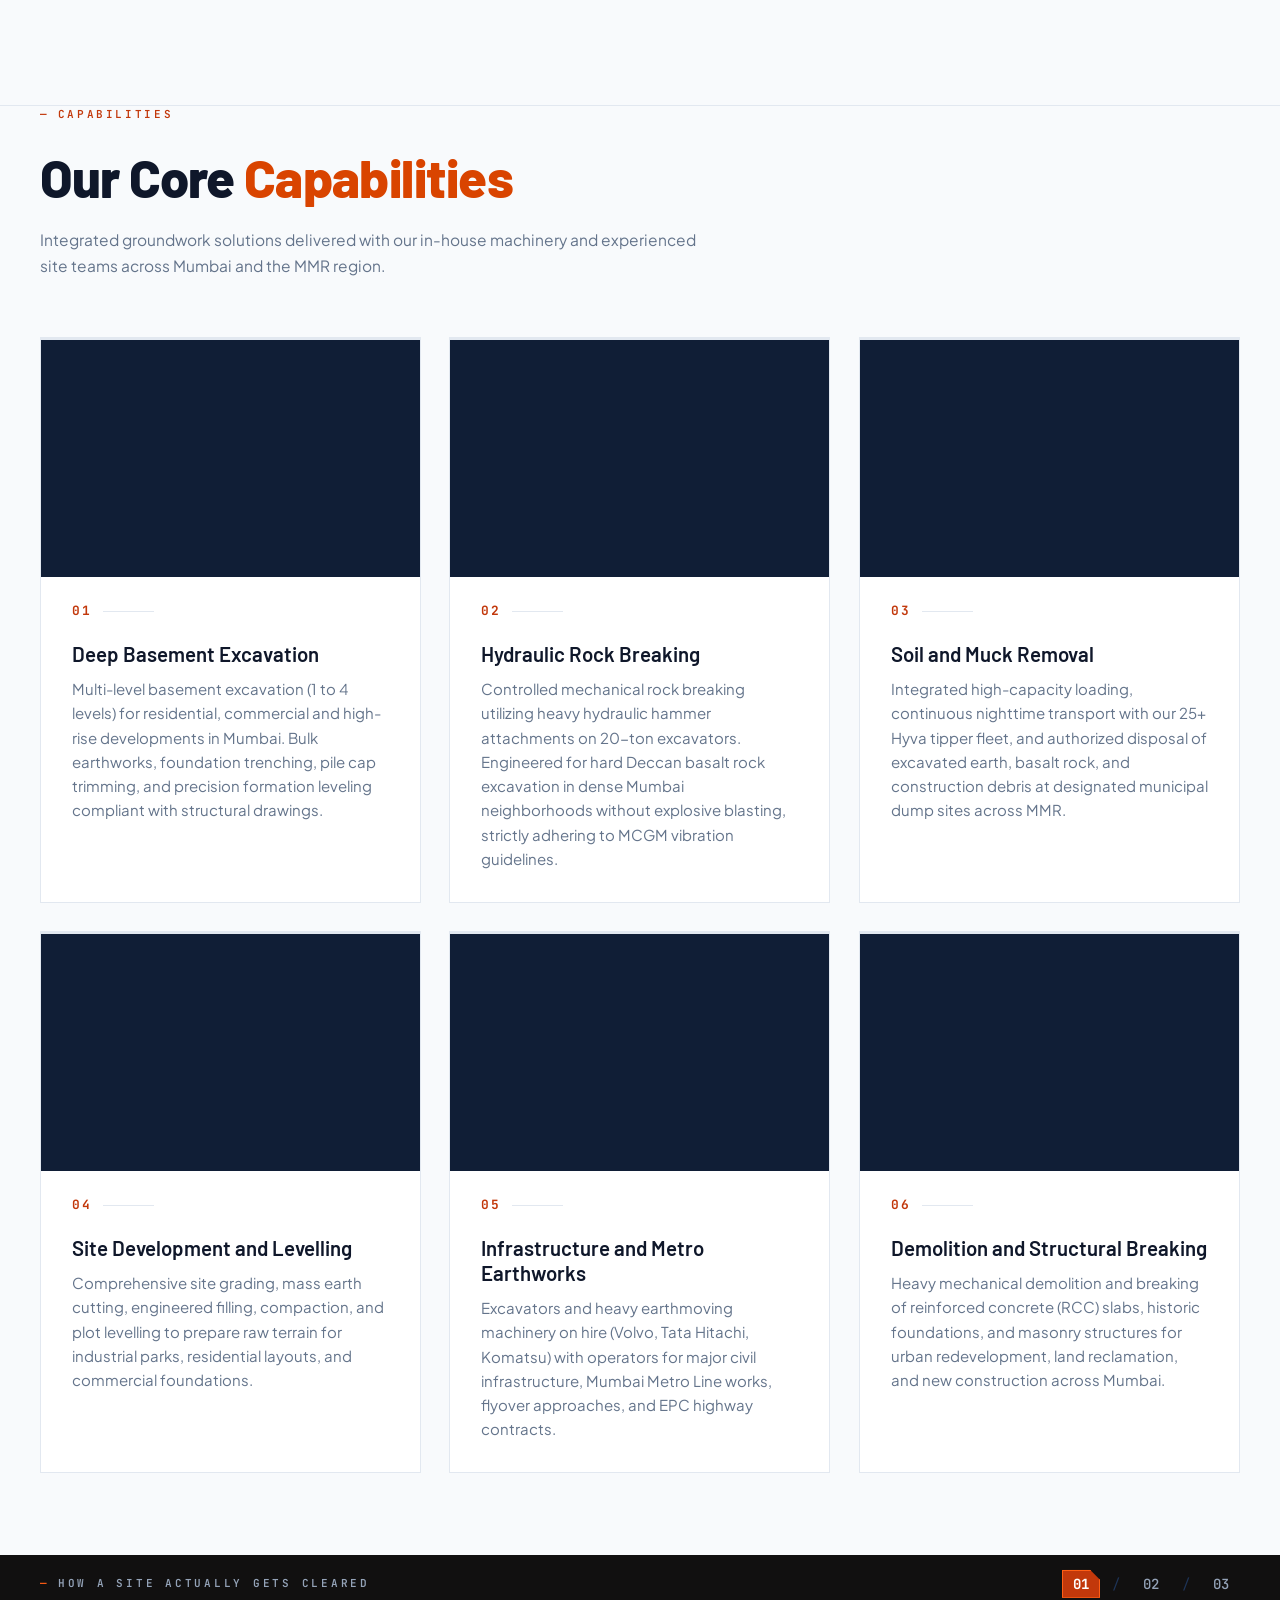
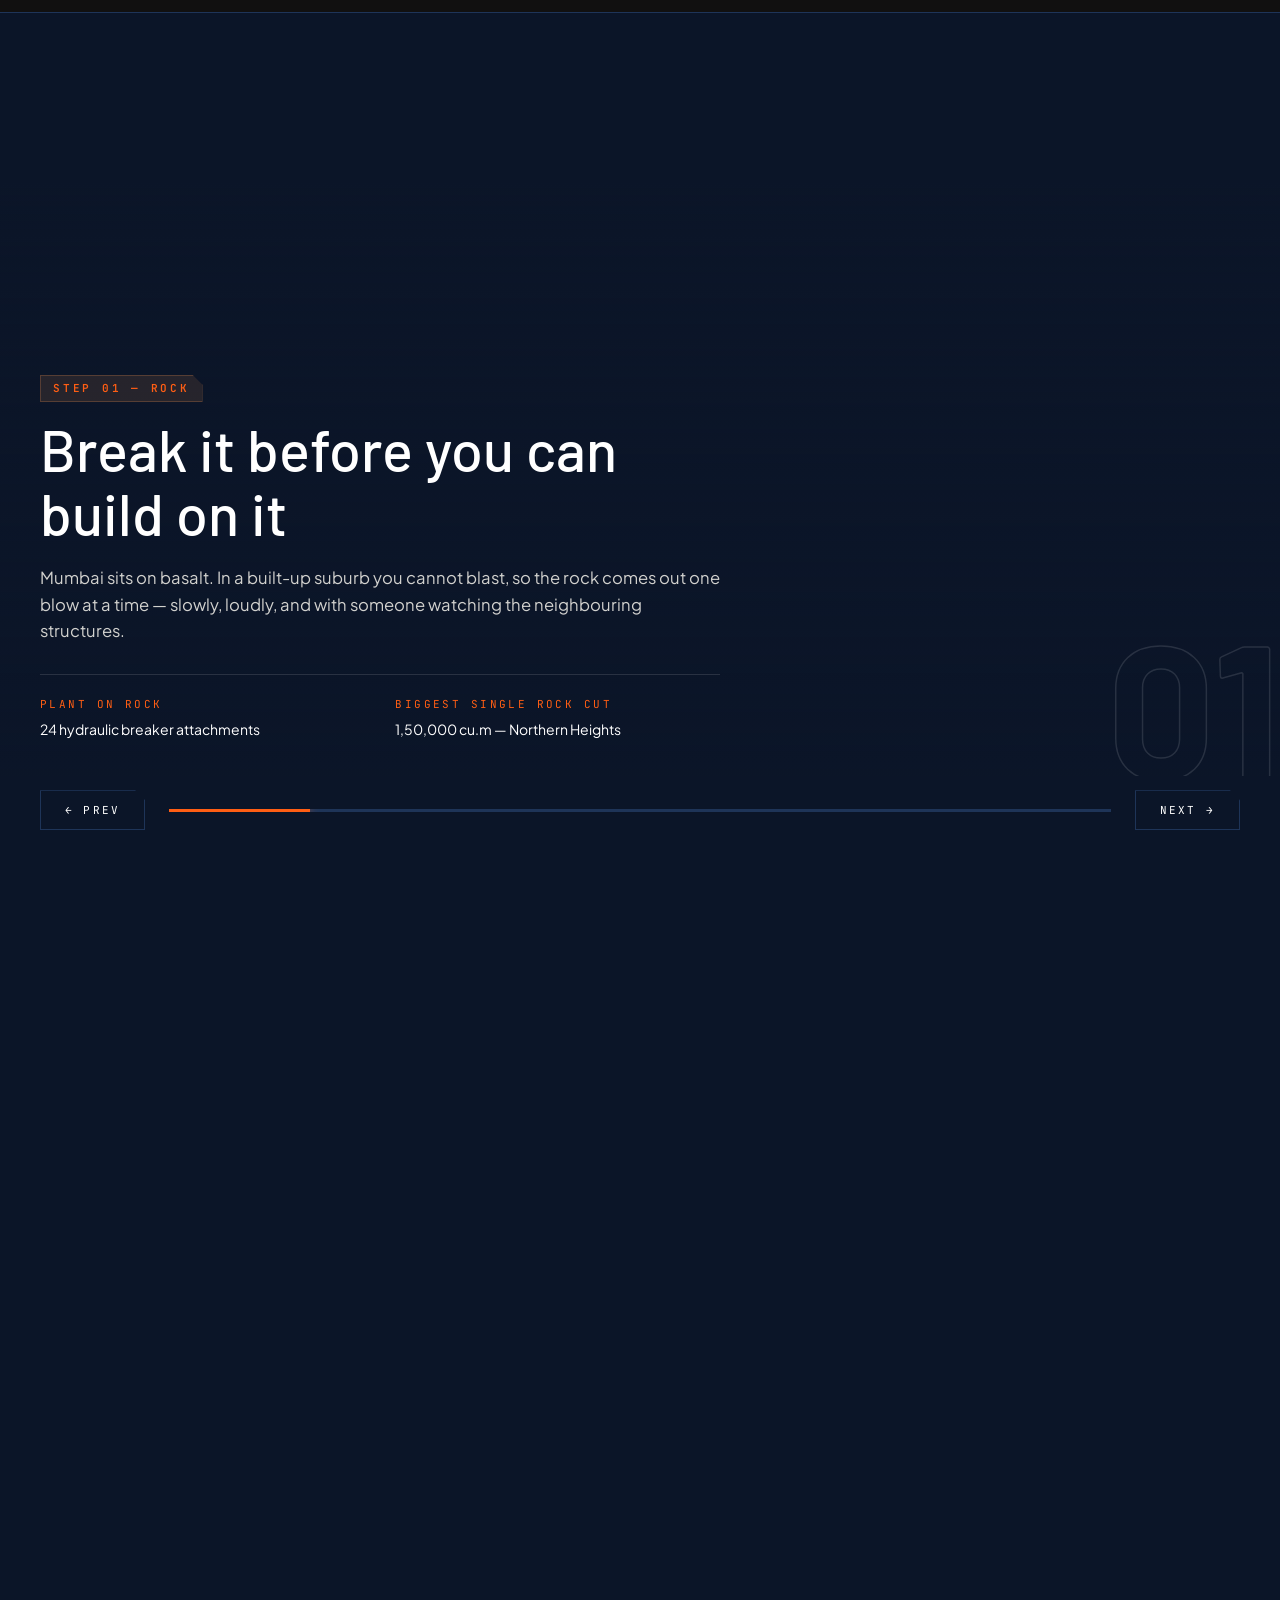
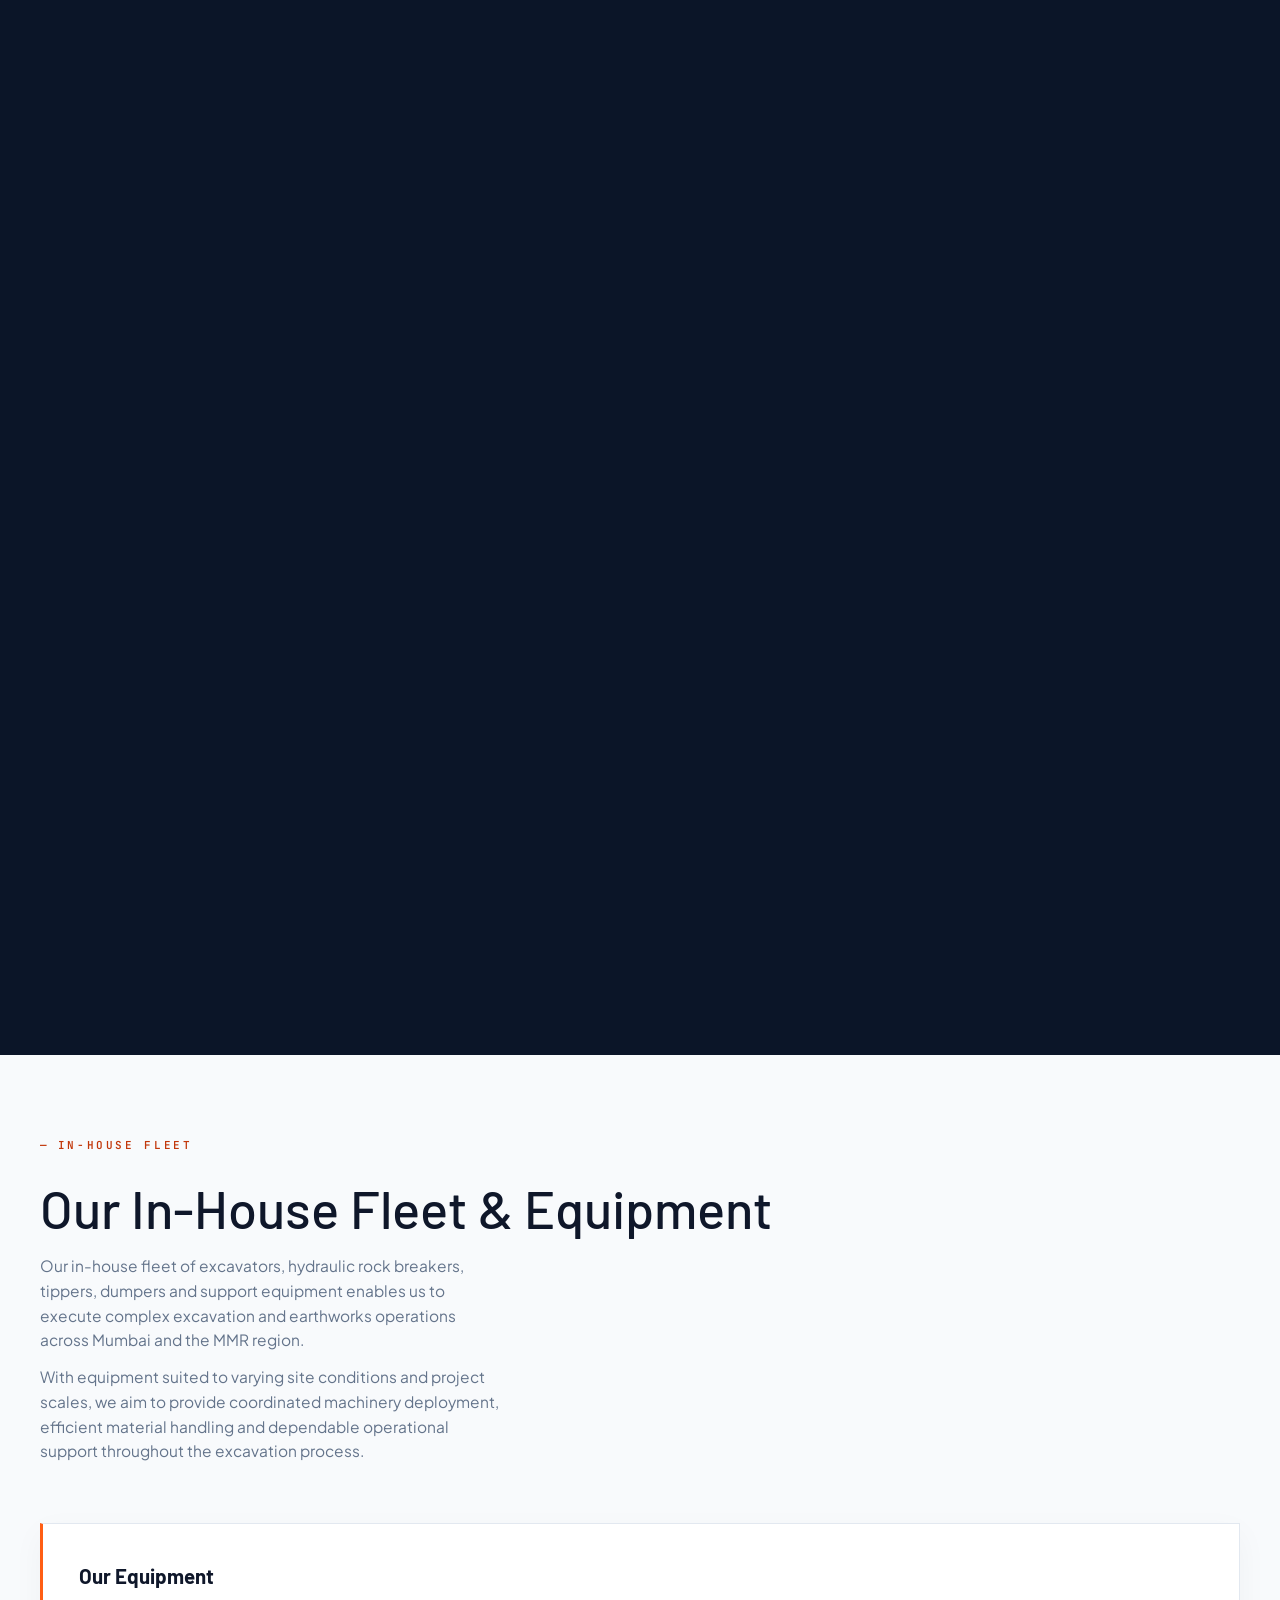
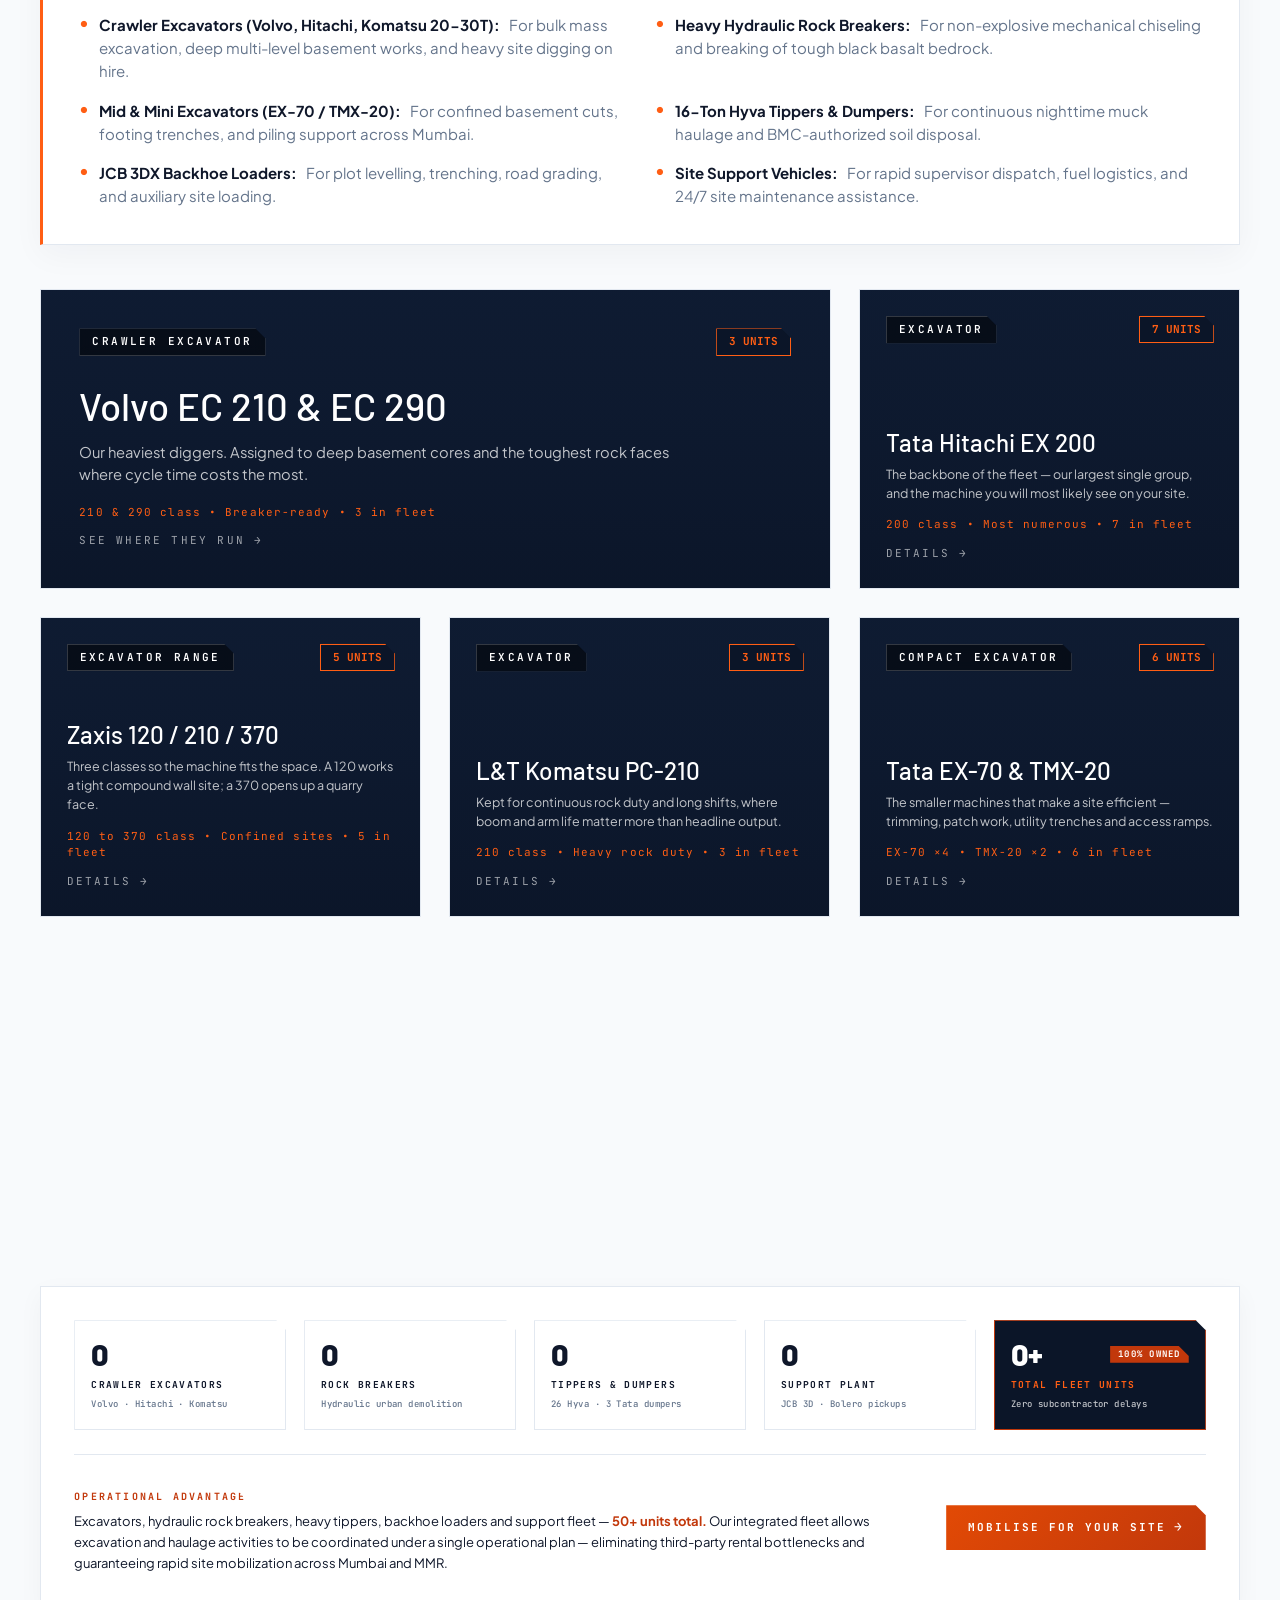
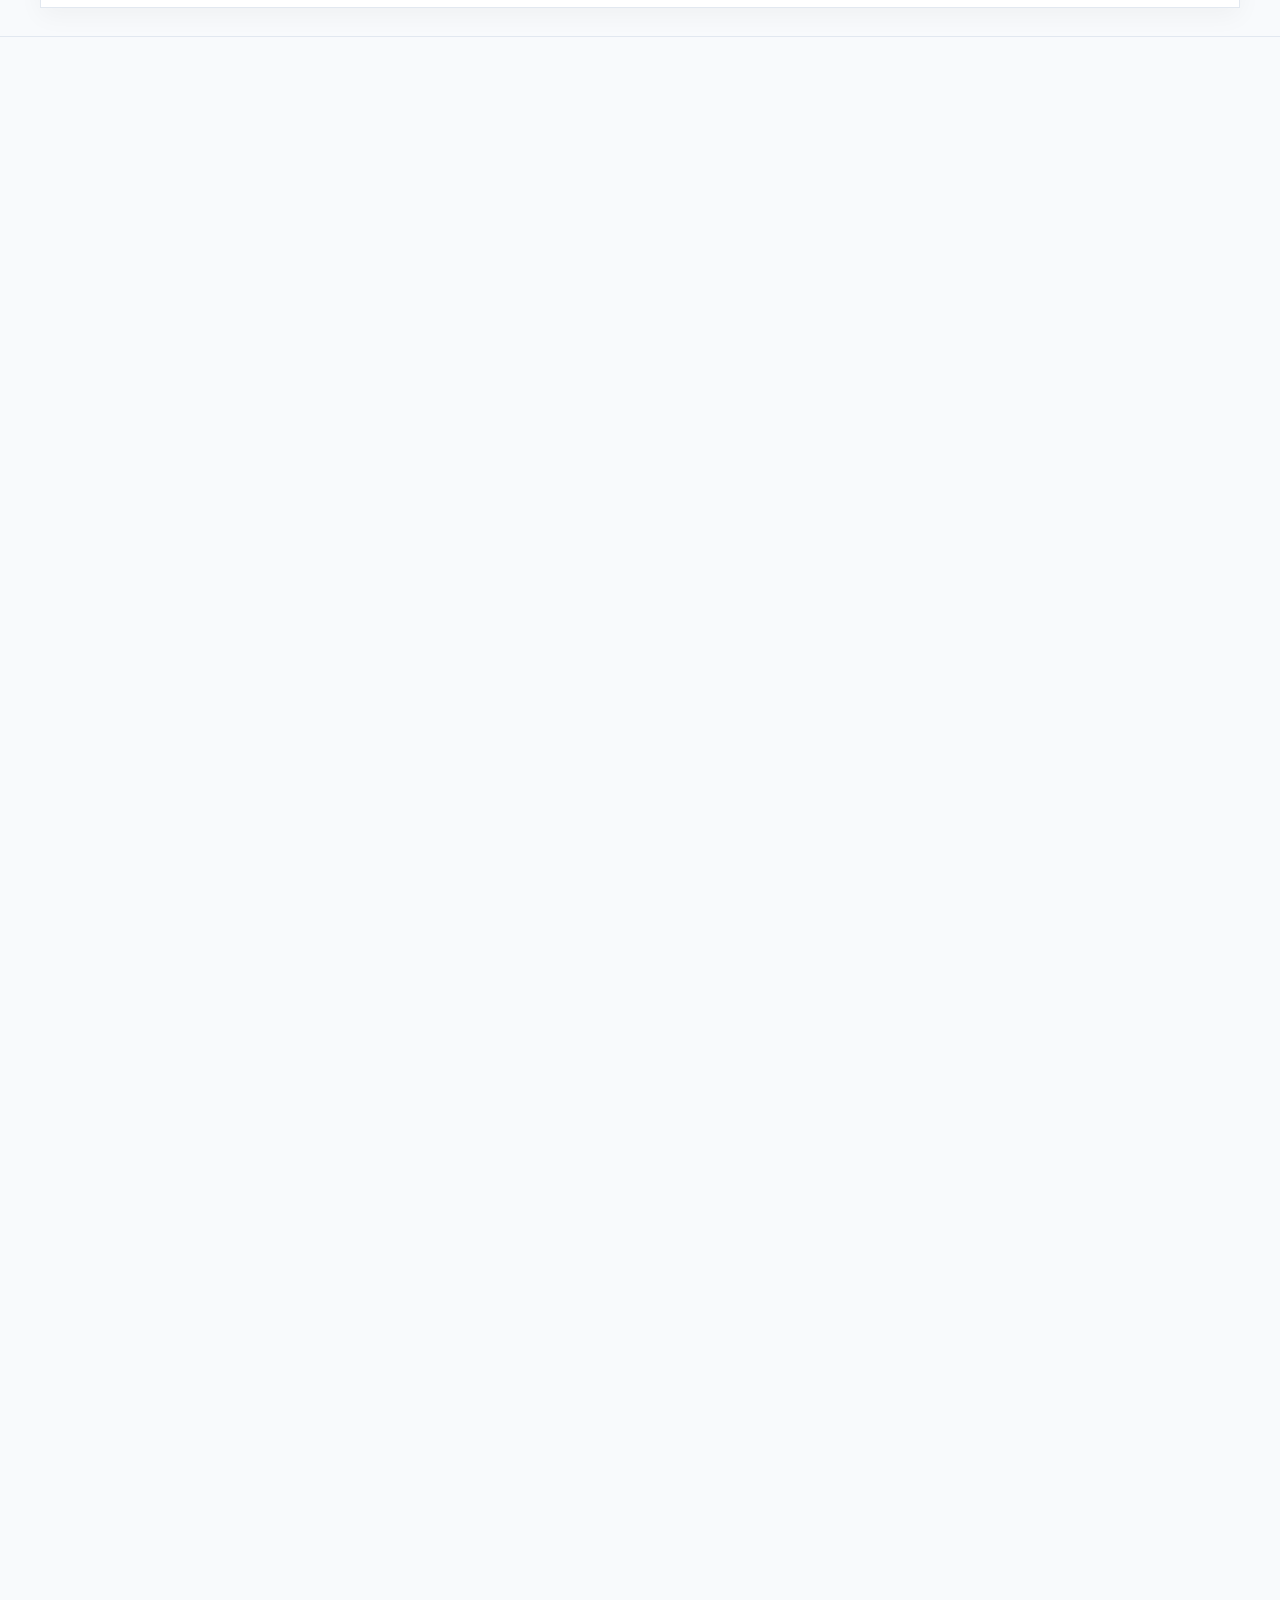
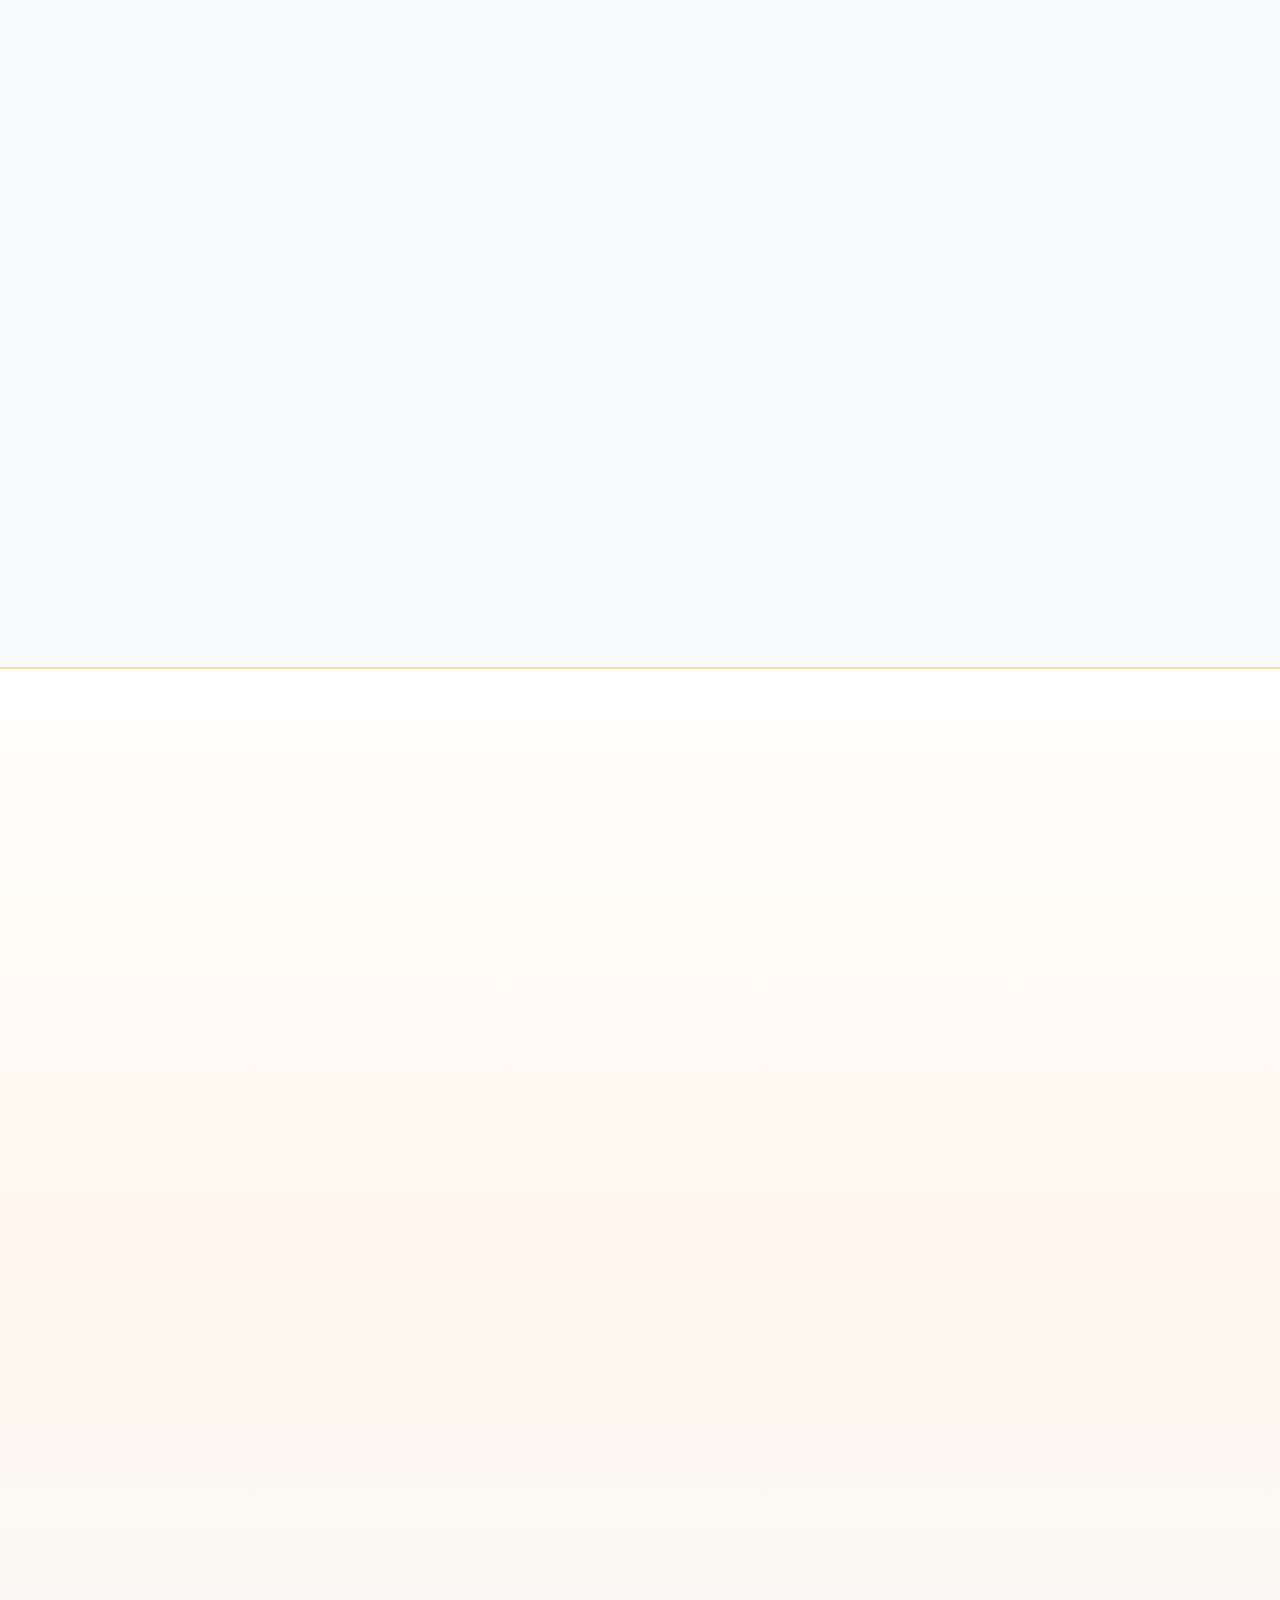
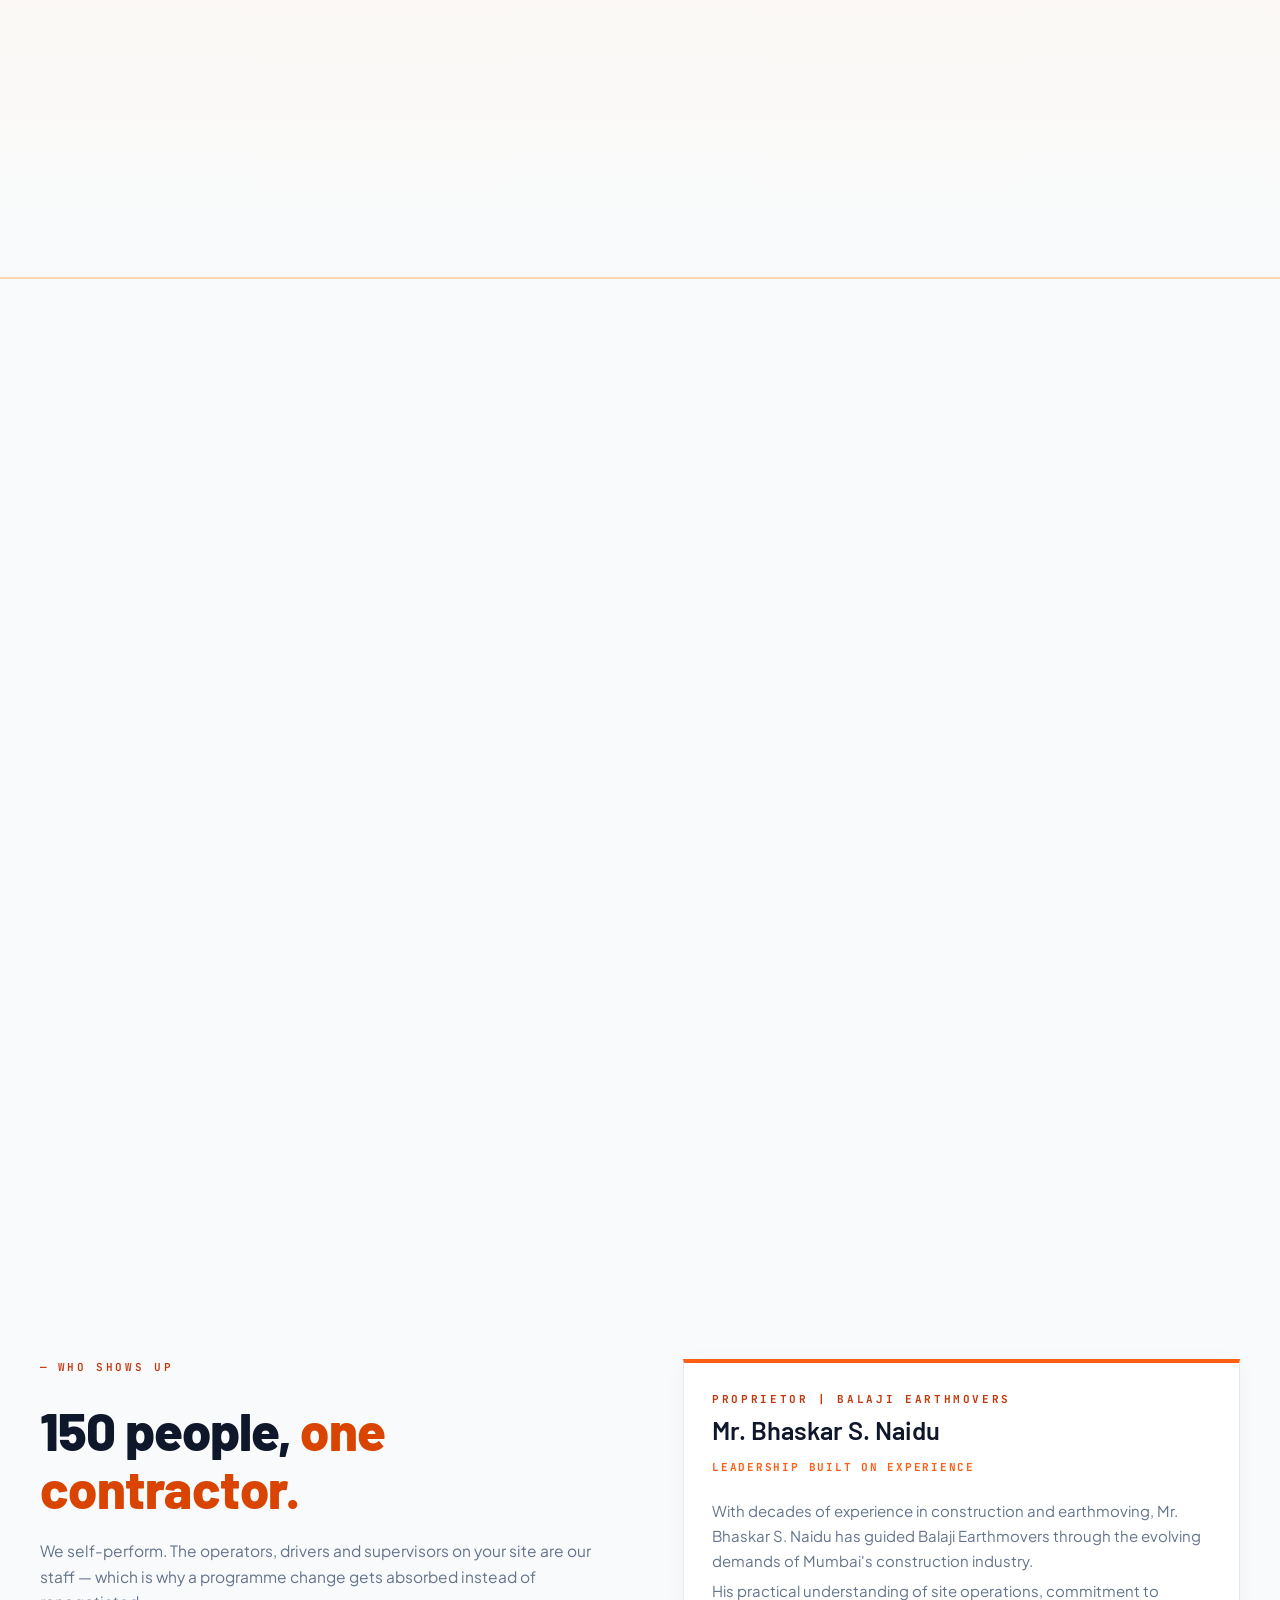
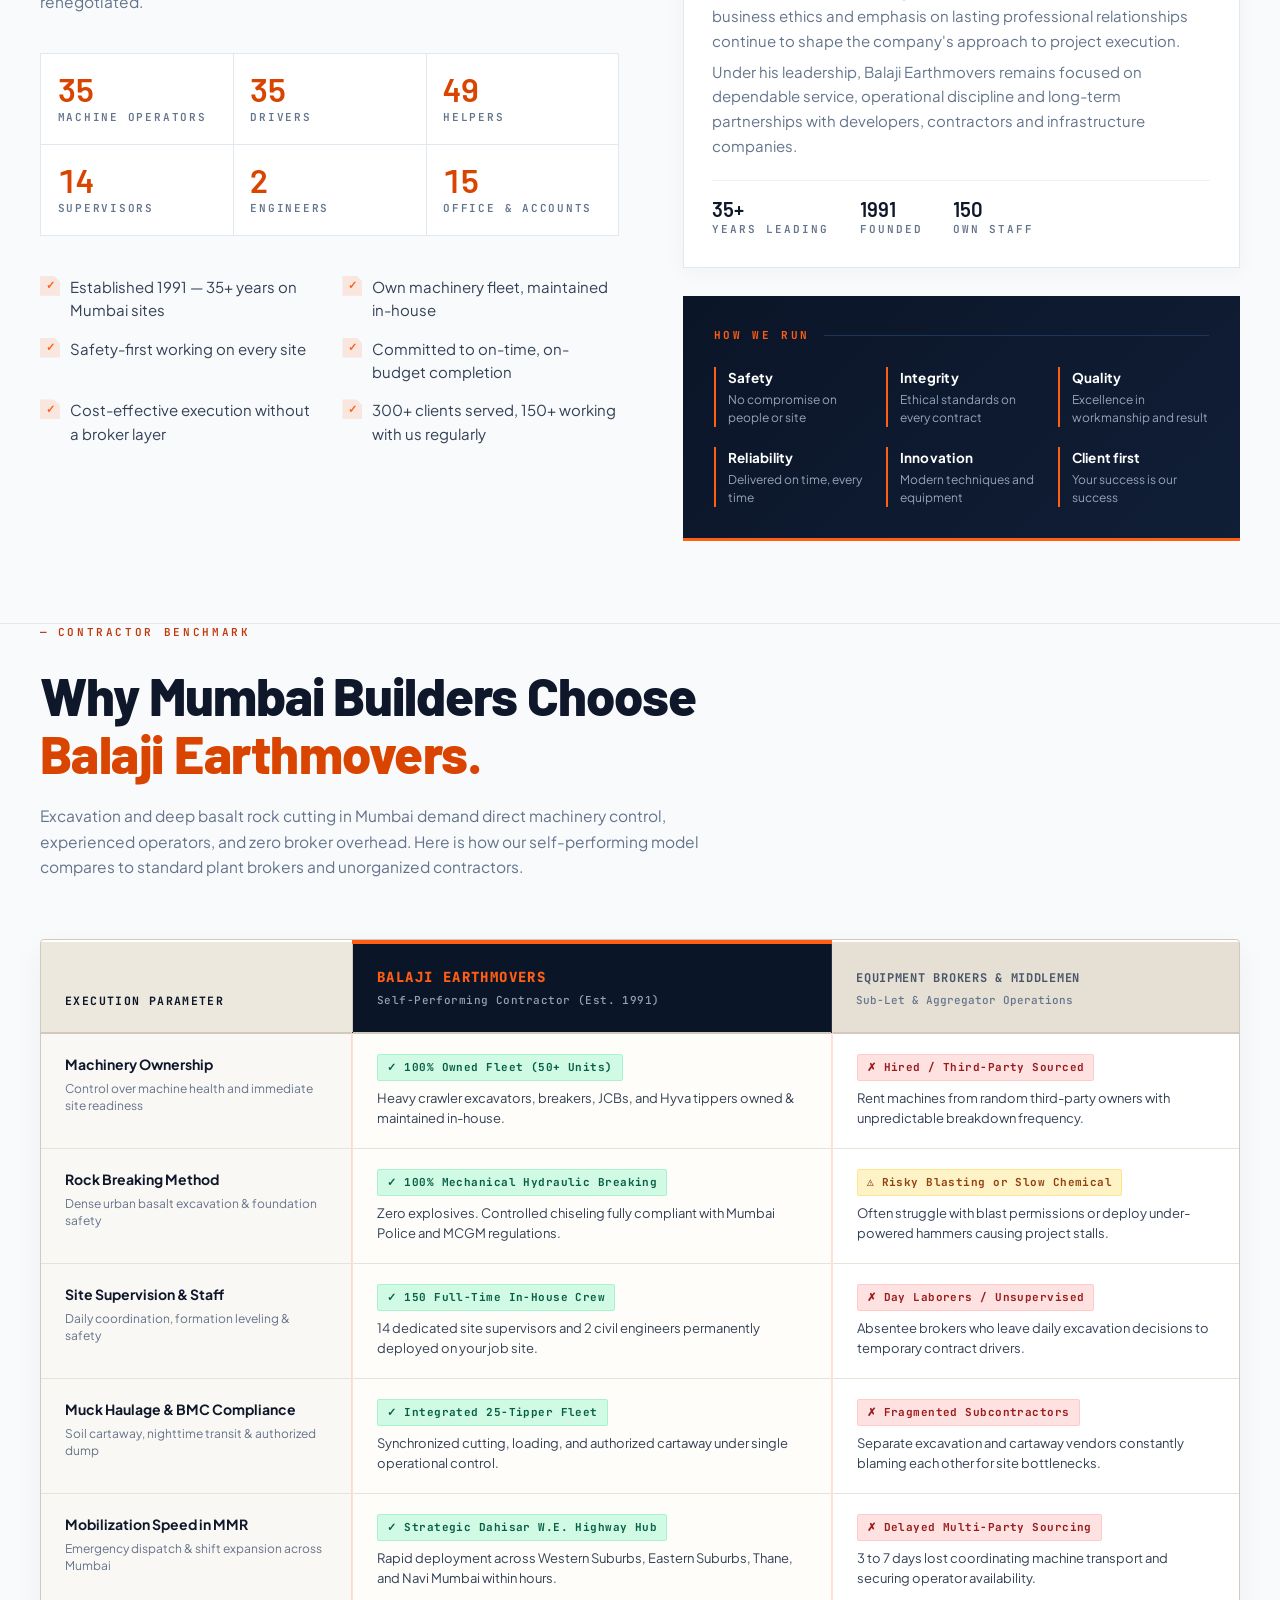
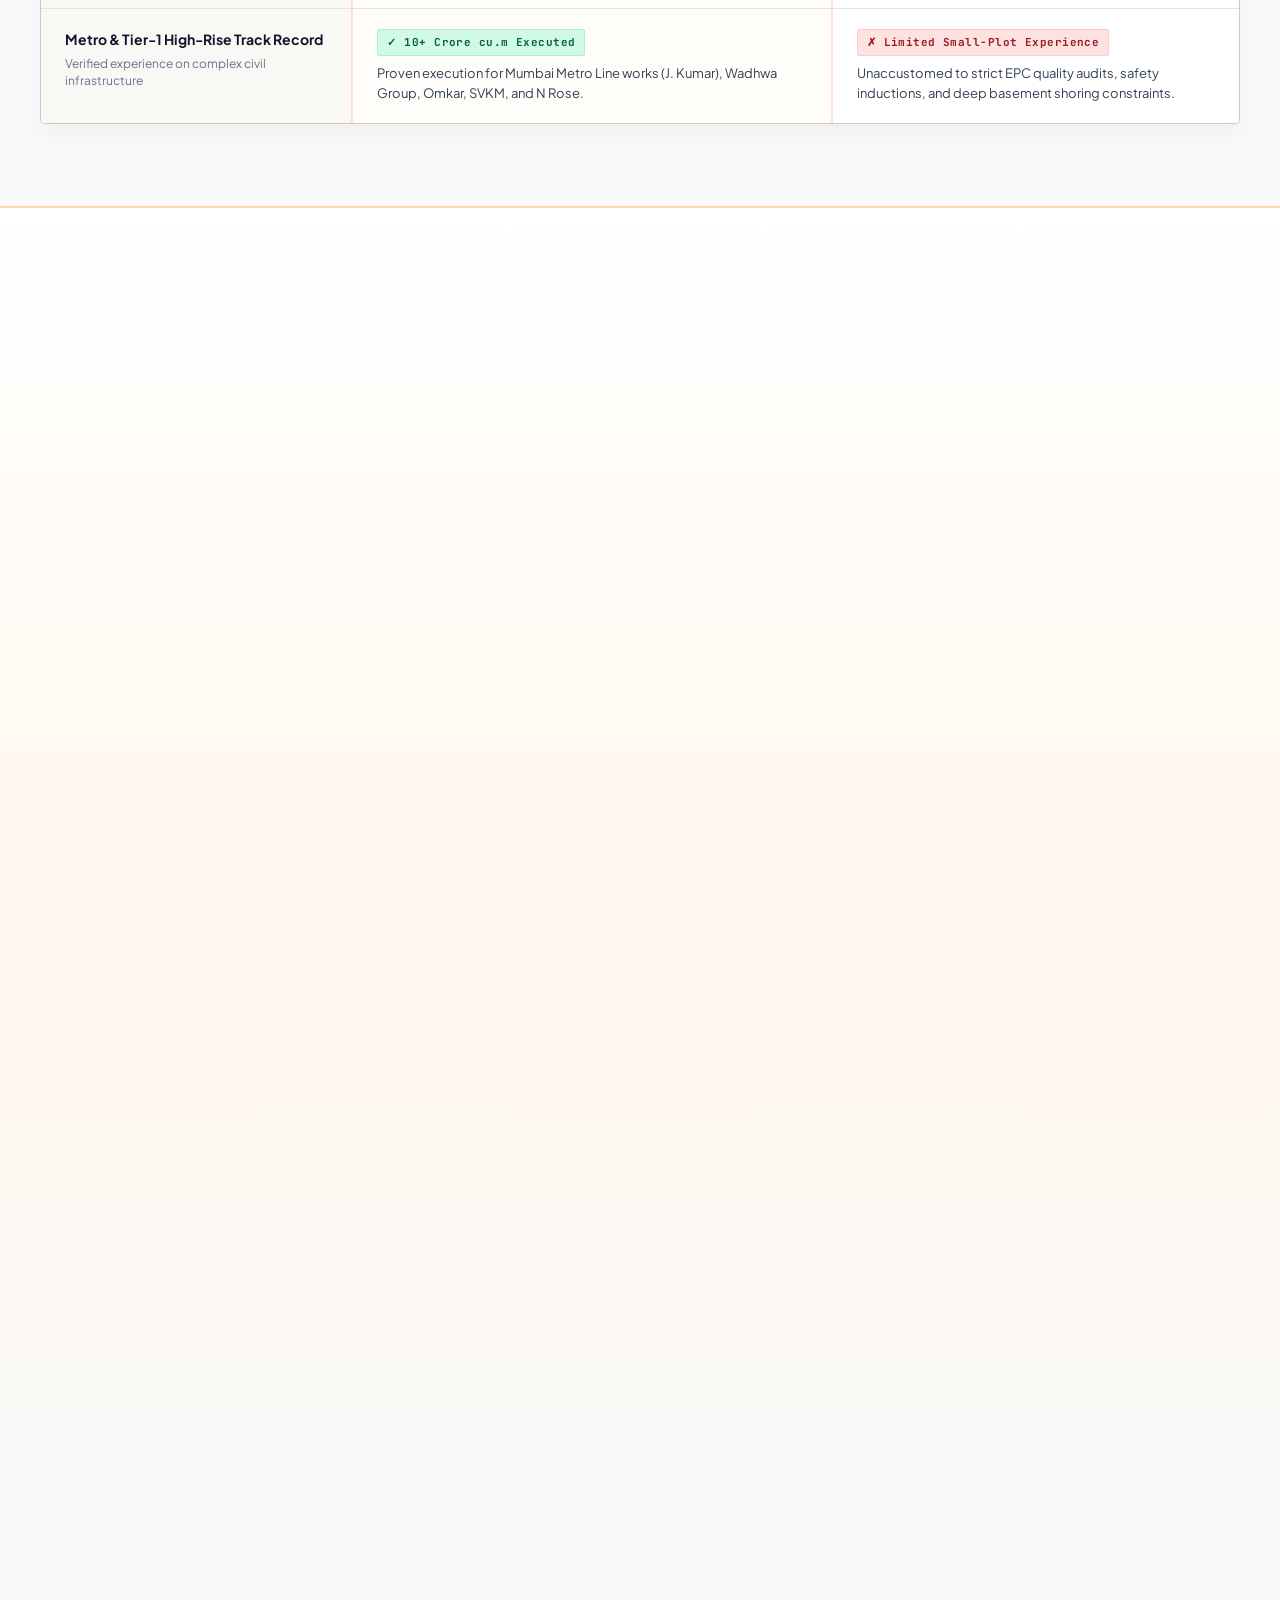
==== commit c9137e4c: "feat: integrate Web3Forms, update SEO metadata & sitemaps, and sync static deploy files" ====
--- a/deploy/index.html
+++ b/deploy/index.html
@@ -11,7 +11,7 @@
     <meta name="description"
         content="Balaji Earthmovers Mumbai (Est. 1991) — Premier excavation &amp; earthmoving contractors specializing in deep basement excavation, non-explosive hydraulic rock breaking, soil &amp; muck haulage across Mumbai, Dahisar, Thane &amp; MMR. 50+ owned machinery fleet. Official website: balajiearthmoversmumbai.com. Call +91 93203 20445.">
     <meta name="keywords"
-        content="excavation contractors mumbai, earthmoving contractors mumbai, balaji earthmovers mumbai, balajiearthmoversmumbai.com, deep basement excavation contractors mumbai, hydraulic rock breaking mumbai, non-explosive rock breaking mumbai, rock excavation without blasting mumbai, excavator on hire in mumbai, jcb on hire mumbai, rock breaker on hire mumbai, soil and muck removal mumbai, construction debris cartaway bmc mumbai, site levelling contractor mumbai, plot grading contractor mumbai, foundation excavation mumbai, mass earthwork contractor mumbai, demolition contractor mumbai, heavy machinery rental mumbai, tata hitachi excavator hire mumbai, volvo 210 hire mumbai, komatsu pc210 hire mumbai, hyva tipper hire mumbai, earthmovers dahisar, excavation contractor borivali, excavation contractor andheri, excavation contractor kandivali, excavation contractor malad, excavation contractor goregaon, excavation contractor powai, excavation contractor bandra, excavation contractor thane, earthmoving contractors navi mumbai, earthmovers mira bhayandar, bhaskar naidu balaji earthmovers">
+        content="excavation contractors mumbai, earthmoving contractors mumbai, balaji earthmovers mumbai, balajiearthmoversmumbai.com, deep basement excavation contractors mumbai, hydraulic rock breaking mumbai, non-explosive rock breaking mumbai, rock excavation without blasting mumbai, excavator on hire in mumbai, jcb on hire mumbai, rock breaker on hire mumbai, soil and muck removal mumbai, construction debris cartaway bmc mumbai, site levelling contractor mumbai, plot grading contractor mumbai, foundation excavation mumbai, mass earthwork contractor mumbai, demolition contractor mumbai, heavy machinery rental mumbai, tata hitachi excavator hire mumbai, volvo 210 hire mumbai, komatsu pc210 hire mumbai, hyva tipper hire mumbai, earthmovers dahisar, excavation contractor borivali, excavation contractor andheri, excavation contractor kandivali, excavation contractor malad, excavation contractor goregaon, excavation contractor powai, excavation contractor bandra, excavation contractor thane, earthmoving contractors navi mumbai, earthmovers mira bhayandar, bhaskar naidu balaji earthmovers, earthwork contractor mumbai, excavation and earthworks mumbai, plot development contractor mumbai, land development contractor mumbai, land levelling contractor mumbai, site clearance contractor mumbai, cut and fill contractor mumbai, bulk excavation contractor mumbai, hard rock excavation mumbai, rock breaking without blasting mumbai, basement excavation contractor mumbai, multi level basement excavation mumbai, pipeline excavation mumbai, trenching contractor mumbai, utility trenching mumbai, foundation digging mumbai, raft foundation excavation mumbai, concrete breaking mumbai, structural demolition mumbai, spoil removal mumbai, muck dumping contractor mumbai, bmc compliant muck cartaway mumbai, excavator hire mumbai, excavator on rent mumbai, mini excavator hire mumbai, long reach excavator hire mumbai, dozer hire mumbai, loader hire mumbai, backhoe loader hire mumbai, tipper truck hire mumbai, dumper hire mumbai, hyva dumper hire mumbai, jcb 3dx hire mumbai, vibro compactor hire mumbai, padfoot roller hire mumbai, moorum supply and laying mumbai, bm stone layering contractor mumbai, road formation contractor mumbai, metro depot excavation mumbai, tunnel muck removal mumbai, excavation contractors near me, earthmoving companies in mumbai, excavation contractor near me mumbai, earthmovers since 1991, licensed excavation contractor mumbai, insured earthmoving company mumbai, excavation contractor mulund, excavation contractor chembur, excavation contractor ghatkopar, excavation contractor sion, excavation contractor mahim, excavation contractor wadala, excavation contractor juhu, excavation contractor versova, excavation contractor marve, excavation contractor oshiwara, excavation contractor yere, excavation contractor saket, excavation contractor vile parle, excavation contractor lalbaug, excavation contractor worli, excavation contractor lower parel, excavation contractor dadar, excavation contractor ghodbunder road, excavation contractor airoli, excavation contractor ghansoli, excavation contractor kharghar, excavation contractor nerul, excavation contractor seawoods, excavation contractor sanpada, excavation contractor vashi, excavation contractor panvel, excavation contractor virar, excavation contractor nalasopara, excavation contractor vasai, excavation contractor bhiwandi, excavation contractor kalyan, excavation contractor dombivli, excavation contractor ambernath, excavation contractor badlapur, excavation contractor palghar, excavation contractor boisar, earthmoving contractor mira road, earthmoving contractor bhayandar, earthmoving contractor nalasopara east, excavation contractor mumbai suburban, metro excavation contractor mumbai, mmr excavation and earthmoving contractors">
     <meta name="robots" content="index, follow, max-snippet:-1, max-image-preview:large, max-video-preview:-1">
     <meta name="googlebot" content="index, follow, max-snippet:-1, max-image-preview:large, max-video-preview:-1">
     <meta name="bingbot" content="index, follow, max-snippet:-1, max-image-preview:large, max-video-preview:-1">
@@ -50,7 +50,7 @@
     <meta name="twitter:url" content="https://balajiearthmoversmumbai.com/">
     <meta name="twitter:title" content="Balaji Earthmovers Mumbai | Excavation &amp; Rock Breaking Contractors">
     <meta name="twitter:description"
-        content="Deep basement excavation, non-explosive rock breaking &amp; earthworks in Mumbai &amp; MMR since 1991. 50+ owned plant units. Official website: balajiearthmoversmumbai.com.">
+        content="Deep basement excavation, non-explosive rock breaking &amp; earthworks in Mumbai &amp; MMR since 1991. 50+ owned machinery units. Official website: balajiearthmoversmumbai.com.">
     <meta name="twitter:image" content="https://balajiearthmoversmumbai.com/images/site-mumbai.webp">
 
     <!-- Favicon & Icons -->
@@ -94,7 +94,7 @@
           },
           "image": "https://balajiearthmoversmumbai.com/images/site-mumbai.webp",
           "description": "Balaji Earthmovers Mumbai is an established heavy earthmoving, deep basement excavation, non-explosive hydraulic rock breaking, and soil/muck haulage contractor serving residential, commercial, and infrastructure projects across Mumbai and the Mumbai Metropolitan Region (MMR) since 1991.",
-          "disambiguatingDescription": "Balaji Earthmovers Mumbai (official website: https://balajiearthmoversmumbai.com) is a leading self-performing heavy earthmoving contractor with 50+ owned plant units and 150 full-time crew headquartered in Dahisar East, Mumbai.",
+          "disambiguatingDescription": "Balaji Earthmovers Mumbai (official website: https://balajiearthmoversmumbai.com) is a leading self-performing heavy earthmoving contractor with 50+ owned machinery units and 150 full-time crew headquartered in Dahisar East, Mumbai.",
           "foundingDate": "1991",
           "founder": {
             "@type": "Person",
@@ -137,13 +137,6 @@
           "priceRange": "$$",
           "currenciesAccepted": "INR",
           "paymentAccepted": "Cash, Cheque, Bank Transfer, NEFT, RTGS",
-          "aggregateRating": {
-            "@type": "AggregateRating",
-            "ratingValue": "4.9",
-            "reviewCount": "128",
-            "bestRating": "5",
-            "worstRating": "1"
-          },
           "areaServed": [
             { "@type": "City", "name": "Mumbai" },
             { "@type": "AdministrativeArea", "name": "Mumbai Metropolitan Region (MMR)" },
@@ -168,6 +161,33 @@
             { "@type": "AdministrativeArea", "name": "Dadar" },
             { "@type": "AdministrativeArea", "name": "Vashi" },
             { "@type": "AdministrativeArea", "name": "Panvel" },
+            { "@type": "AdministrativeArea", "name": "Mulund" },
+            { "@type": "AdministrativeArea", "name": "Chembur" },
+            { "@type": "AdministrativeArea", "name": "Sion" },
+            { "@type": "AdministrativeArea", "name": "Mahim" },
+            { "@type": "AdministrativeArea", "name": "Wadala" },
+            { "@type": "AdministrativeArea", "name": "Juhu" },
+            { "@type": "AdministrativeArea", "name": "Versova" },
+            { "@type": "AdministrativeArea", "name": "Marve" },
+            { "@type": "AdministrativeArea", "name": "Oshiwara" },
+            { "@type": "AdministrativeArea", "name": "Yere" },
+            { "@type": "AdministrativeArea", "name": "Saket" },
+            { "@type": "AdministrativeArea", "name": "Ghodbunder Road" },
+            { "@type": "AdministrativeArea", "name": "Airoli" },
+            { "@type": "AdministrativeArea", "name": "Kharghar" },
+            { "@type": "AdministrativeArea", "name": "Nerul" },
+            { "@type": "AdministrativeArea", "name": "Seawoods" },
+            { "@type": "AdministrativeArea", "name": "Sanpada" },
+            { "@type": "City", "name": "Virar" },
+            { "@type": "City", "name": "Nalasopara" },
+            { "@type": "City", "name": "Vasai" },
+            { "@type": "City", "name": "Bhiwandi" },
+            { "@type": "City", "name": "Kalyan" },
+            { "@type": "City", "name": "Dombivli" },
+            { "@type": "City", "name": "Ambernath" },
+            { "@type": "City", "name": "Badlapur" },
+            { "@type": "City", "name": "Palghar" },
+            { "@type": "City", "name": "Boisar" },
             { "@type": "PostalCode", "postalCode": "400068" },
             { "@type": "PostalCode", "postalCode": "400092" },
             { "@type": "PostalCode", "postalCode": "400066" },
@@ -208,7 +228,45 @@
             "Site Levelling and Plot Grading Contractors Mumbai",
             "Demolition and Concrete Breaking Contractors Mumbai",
             "Metro Infrastructure Groundwork MMR",
-            "Earthmovers Dahisar Borivali Andheri Thane Navi Mumbai"
+            "Earthmovers Dahisar Borivali Andheri Thane Navi Mumbai",
+            "Earthwork Contractors Mumbai",
+            "Plot Development Contractors Mumbai",
+            "Land Development Contractors Mumbai",
+            "Land Levelling Contractors Mumbai",
+            "Site Clearance Contractors Mumbai",
+            "Cut And Fill Contractors Mumbai",
+            "Bulk Excavation Contractors Mumbai",
+            "Hard Rock Excavation Mumbai",
+            "Rock Breaking Without Blasting Mumbai",
+            "Pipeline And Trenching Contractors Mumbai",
+            "Foundation Excavation Mumbai",
+            "Multi-Level Basement Excavation Mumbai",
+            "Muck Removal And Spoil Cartaway Mumbai",
+            "Construction Debris Disposal BMC Mumbai",
+            "Structural Concrete Breaking Mumbai",
+            "Excavator Hire Mumbai",
+            "Mini Excavator Hire Mumbai",
+            "Long Reach Excavator Hire Mumbai",
+            "Dozer Hire Mumbai",
+            "Loader Hire Mumbai",
+            "Backhoe Loader Hire Mumbai",
+            "Tipper Truck Hire Mumbai",
+            "Dumper Hire Mumbai",
+            "Vibro Compactor Hire Mumbai",
+            "Padfoot Roller Hire Mumbai",
+            "Moorum And BM Stone Layering Mumbai",
+            "Road Formation Earthwork Mumbai",
+            "Metro Depot And Tunnel Muck Excavation Mumbai",
+            "Excavation Contractors Near Me",
+            "Earthmoving Companies In Mumbai",
+            "Excavation Contractors Mumbai Since 1991",
+            "Excavation Contractors Virar Nalasopara Vasai",
+            "Excavation Contractors Bhiwandi Kalyan Dombivli",
+            "Excavation Contractors Ambernath Badlapur Palghar",
+            "Excavation Contractors Mulund Chembur Wadala Sion",
+            "Excavation Contractors Kharghar Nerul Sanpada Vashi",
+            "Excavation Contractors Juhu Versova Marve Oshiwara",
+            "Earthmoving Contractors Ghodbunder Road Airoli"
           ],
           "knowsAbout": [
             "Deep Basement Excavation Mumbai",
@@ -418,7 +476,7 @@
               "name": "Why should we hire a self-performing contractor with owned machinery instead of a plant broker in Mumbai?",
               "acceptedAnswer": {
                 "@type": "Answer",
-                "text": "Plant brokers and aggregators in Mumbai outsource equipment and temporary drivers from third parties, causing unpredictable machine downtime, communication lapses, and hidden commission markups. Balaji Earthmovers self-performs with 50+ owned heavy plant units and 150 full-time staff — including 14 dedicated site supervisors and 2 civil engineers. This gives developers single-point accountability, immediate machine replacement, flexible night-shift operations, and competitive direct-contractor pricing."
+                "text": "Plant brokers and aggregators in Mumbai outsource equipment and temporary drivers from third parties, causing unpredictable machine downtime, communication lapses, and hidden commission markups. Balaji Earthmovers self-performs with 50+ owned heavy machinery units and 150 full-time staff — including 14 dedicated site supervisors and 2 civil engineers. This gives developers single-point accountability, immediate machine replacement, flexible night-shift operations, and competitive direct-contractor pricing."
               }
             },
             {
@@ -467,7 +525,7 @@
           "@type": "VideoObject",
           "name": "Deep Basement Excavation in Mumbai",
           "description": "Panoramic view of multi-level basement excavation with crawler excavators and heavy dumpers operating on active Mumbai site.",
-          "thumbnailUrl": "https://balajiearthmoversmumbai.com/images/gallery-3.webp",
+          "thumbnailUrl": "https://balajiearthmoversmumbai.com/images/hero-cinematic-2x.webp",
           "uploadDate": "2026-10-29T09:30:00+05:30",
           "contentUrl": "https://balajiearthmoversmumbai.com/video/basement-excavation-panoramic.mp4",
           "publisher": {
@@ -483,7 +541,7 @@
           "@type": "VideoObject",
           "name": "Heavy Hydraulic Rock Breaking Operation",
           "description": "Heavy excavator fitted with hydraulic hammer breaker performing non-explosive controlled rock fragmentation in Mumbai.",
-          "thumbnailUrl": "https://balajiearthmoversmumbai.com/images/gallery-2.webp",
+          "thumbnailUrl": "https://balajiearthmoversmumbai.com/images/fleet-breaker.webp",
           "uploadDate": "2026-10-29T09:30:00+05:30",
           "contentUrl": "https://balajiearthmoversmumbai.com/video/volvo-rock-breaking.mp4",
           "publisher": {
@@ -533,110 +591,38 @@
 
     <link rel="stylesheet" href="style.css">
 
-    <!-- Netlify Badge & Drawer Permanent Hide -->
+    <!--
+        Netlify's HUD script (injected after </html> on free accounts) creates exactly one
+        iframe appended directly to document.body; the badge and the "Build your own site"
+        card are both inside it. This page ships no iframes of its own, so any body-level
+        iframe is Netlify's. If you ever add an embed as a direct child of <body>, exclude it.
+    -->
     <style>
+        body > iframe,
+        iframe[srcdoc],
         #nl-badge-frame,
-        .nl-badge-frame,
-        iframe.nl-badge-frame,
-        iframe#nl-badge-frame,
-        iframe[title*="Netlify"],
-        iframe[src*="netlify"],
-        iframe[id*="netlify"],
-        iframe[id*="nl-badge"],
-        #netlify-badge,
-        .netlify-badge,
-        #netlify-drawer,
-        iframe#netlify-drawer,
-        [data-netlify-drawer],
-        [data-netlify-badge],
-        .netlify-drawer-container,
-        div[id*="netlify"],
-        div[class*="netlify"],
-        a[href*="netlify.com"][class*="badge"],
-        a[href*="netlify.com"][id*="badge"],
-        #netlify-collaborative-tools,
-        netlify-drawer {
+        #nl-hud-frame,
+        iframe[title*="Netlify" i] {
             display: none !important;
-            visibility: hidden !important;
-            opacity: 0 !important;
-            pointer-events: none !important;
-            position: absolute !important;
-            width: 0 !important;
-            height: 0 !important;
-            top: -9999px !important;
-            left: -9999px !important;
-            z-index: -9999 !important;
         }
     </style>
     <script>
-        (function() {
-            function purgeNetlifyBadges() {
-                var targets = document.querySelectorAll('#nl-badge-frame, .nl-badge-frame, iframe.nl-badge-frame, iframe[title*="Netlify"], iframe[src*="netlify"], #netlify-badge, .netlify-badge, netlify-drawer, iframe#netlify-drawer, [data-netlify-drawer], [data-netlify-badge], .netlify-drawer-container, #netlify-collaborative-tools, a[href*="netlify.com"]');
-                for (var i = 0; i < targets.length; i++) {
-                    var el = targets[i];
-                    if (el) {
-                        el.remove();
-                    }
+        (function () {
+            var HUD_SELECTOR = 'body > iframe, iframe[srcdoc], #nl-badge-frame, #nl-hud-frame, iframe[title*="Netlify" i]';
+
+            function purgeHud() {
+                var nodes = document.querySelectorAll(HUD_SELECTOR);
+                for (var i = 0; i < nodes.length; i++) {
+                    nodes[i].remove();
                 }
             }
+
             if (document.readyState === 'loading') {
-                document.addEventListener('DOMContentLoaded', purgeNetlifyBadges);
+                document.addEventListener('DOMContentLoaded', purgeHud);
             } else {
-                purgeNetlifyBadges();
+                purgeHud();
             }
-            try {
-                var obs = new MutationObserver(purgeNetlifyBadges);
-                obs.observe(document.documentElement, { childList: true, subtree: true });
-            } catch(e) {}
-        })();
-    </script>
-
-    <!-- Netlify Badge & Drawer Permanent Hide -->
-    <style>
-        #netlify-badge,
-        .netlify-badge,
-        #netlify-drawer,
-        iframe#netlify-drawer,
-        [data-netlify-drawer],
-        .netlify-drawer-container,
-        div[id*="netlify"],
-        div[class*="netlify"],
-        a[href*="netlify.com"][class*="badge"],
-        a[href*="netlify.com"][id*="badge"],
-        #netlify-collaborative-tools,
-        netlify-drawer {
-            display: none !important;
-            visibility: hidden !important;
-            opacity: 0 !important;
-            pointer-events: none !important;
-            position: absolute !important;
-            width: 0 !important;
-            height: 0 !important;
-            top: -9999px !important;
-            left: -9999px !important;
-            z-index: -9999 !important;
-        }
-    </style>
-    <script>
-        (function() {
-            function purgeNetlifyBadges() {
-                var targets = document.querySelectorAll('#nl-badge-frame, iframe[title="Powered by Netlify"], iframe[src*="netlify"], #netlify-badge, .netlify-badge, netlify-drawer, iframe#netlify-drawer, [data-netlify-drawer], .netlify-drawer-container, #netlify-collaborative-tools, a[href*="netlify.com"]');
-                for (var i = 0; i < targets.length; i++) {
-                    var el = targets[i];
-                    if (el) {
-                        el.remove();
-                    }
-                }
-            }
-            if (document.readyState === 'loading') {
-                document.addEventListener('DOMContentLoaded', purgeNetlifyBadges);
-            } else {
-                purgeNetlifyBadges();
-            }
-            try {
-                var obs = new MutationObserver(purgeNetlifyBadges);
-                obs.observe(document.documentElement, { childList: true, subtree: true });
-            } catch(e) {}
+            new MutationObserver(purgeHud).observe(document.documentElement, { childList: true, subtree: true });
         })();
     </script>
 </head>
@@ -767,7 +753,7 @@
                         <div class="stat-number-wrapper">
                             <span class="stat-number count-up" data-target="50" data-suffix="+">50+</span>
                         </div>
-                        <span class="stat-label">OWNED PLANT UNITS</span>
+                        <span class="stat-label">OWNED MACHINERY UNITS</span>
                     </div>
                     <div class="hero-stat-item">
                         <div class="stat-number-wrapper">
@@ -2214,7 +2200,7 @@
                                 <span class="faq-icon" aria-hidden="true"></span>
                             </summary>
                             <div class="faq-a">
-                                <p>Plant brokers and aggregators in Mumbai outsource equipment and temporary drivers from third parties, causing unpredictable machine downtime, communication lapses, and hidden commission markups. Balaji Earthmovers self-performs with <strong>50+ owned heavy plant units</strong> and <strong>150 full-time staff</strong> &mdash; including 14 dedicated site supervisors and 2 civil engineers. This gives developers single-point accountability, immediate machine replacement, flexible night-shift operations, and competitive direct-contractor pricing.</p>
+                                <p>Plant brokers and aggregators in Mumbai outsource equipment and temporary drivers from third parties, causing unpredictable machine downtime, communication lapses, and hidden commission markups. Balaji Earthmovers self-performs with <strong>50+ owned heavy machinery units</strong> and <strong>150 full-time staff</strong> &mdash; including 14 dedicated site supervisors and 2 civil engineers. This gives developers single-point accountability, immediate machine replacement, flexible night-shift operations, and competitive direct-contractor pricing.</p>
                             </div>
                         </details>
 
@@ -2395,11 +2381,11 @@
                             <h3 class="form-title">Request an estimate</h3>
                             <p class="form-intro">Fill this in and our desk will get back to you with a priced
                                 programme.</p>
-                            <form id="estimateForm" class="estimate-form" action="https://formsubmit.co/pratikmishra206@gmail.com" method="POST" novalidate>
-                                <!-- Free Direct Email Dispatch via FormSubmit -->
-                                <input type="hidden" name="_subject" value="New Website Estimate Enquiry — Balaji Earthmovers Mumbai">
-                                <input type="hidden" name="_template" value="table">
-                                <input type="hidden" name="_captcha" value="false">
+                            <form id="estimateForm" class="estimate-form" action="https://api.web3forms.com/submit" method="POST" novalidate>
+                                <!-- access_key stays here (not in app.js) so the no-JS fallback POST works; Web3Forms documents the key as public. -->
+                                <input type="hidden" name="access_key" value="a2b7c237-df50-4a1b-a066-90e84e46cdcb">
+                                <input type="hidden" name="subject" value="New Website Estimate Enquiry — Balaji Earthmovers Mumbai">
+                                <input type="hidden" name="from_name" value="Balaji Earthmovers Website">
                                 <p class="bot-field-wrap" style="display: none !important;" aria-hidden="true">
                                     <label>Don’t fill this out if you're human: <input type="text" name="_honey" tabindex="-1" autocomplete="off"></label>
                                 </p>
@@ -2501,7 +2487,23 @@
                                 </p>
                             </form>
 
-                            <!-- Netlify Form Submission Success State -->
+                            <!-- Enquiry delivery outcome: not sent (with 1-tap WhatsApp rescue) / sent -->
+                            <div id="formFailState" class="form-fail-state" style="display: none;" role="alert">
+                                <div class="fail-icon">!</div>
+                                <h4 class="fail-title">This enquiry has not been sent</h4>
+                                <p class="fail-desc">Our email service did not accept it. Nothing is lost — send the
+                                    details straight to the desk on WhatsApp, or call +91 93203 20445.</p>
+                                <div class="fail-actions">
+                                    <a href="#" id="failWhatsAppBtn" target="_blank" rel="noopener noreferrer"
+                                        class="btn-whatsapp-success chamfer-sm">
+                                        <svg viewBox="0 0 24 24" fill="currentColor" width="18" height="18" aria-hidden="true">
+                                            <path d="M12.04 2C6.58 2 2.13 6.45 2.13 11.91C2.13 13.66 2.59 15.36 3.45 16.86L2.05 22L7.3 20.62C8.75 21.41 10.38 21.83 12.04 21.83C17.5 21.83 21.95 17.38 21.95 11.92C21.95 9.27 20.92 6.78 19.05 4.91C17.18 3.04 14.69 2 12.04 2M12.05 3.67C14.25 3.67 16.31 4.53 17.87 6.09C19.42 7.65 20.28 9.72 20.28 11.92C20.28 16.46 16.58 20.15 12.04 20.15C10.56 20.15 9.11 19.76 7.85 19L7.55 18.83L4.43 19.65L5.26 16.61L5.06 16.29C4.24 14.99 3.8 13.47 3.8 11.91C3.81 7.37 7.5 3.67 12.05 3.67M9.53 7.34C9.35 7.34 9.07 7.41 8.83 7.67C8.59 7.93 7.91 8.57 7.91 9.87C7.91 11.17 8.86 12.43 9 12.6C9.13 12.78 10.87 15.46 13.53 16.61C14.16 16.88 14.66 17.05 15.04 17.17C15.68 17.38 16.26 17.35 16.72 17.28C17.24 17.2 18.31 16.63 18.53 16C18.75 15.38 18.75 14.84 18.69 14.74C18.63 14.63 18.45 14.57 18.18 14.44C17.91 14.31 16.59 13.66 16.34 13.57C16.1 13.48 15.92 13.44 15.75 13.7C15.57 13.97 15.07 14.57 14.92 14.74C14.77 14.92 14.62 14.94 14.35 14.81C14.08 14.68 13.21 14.39 12.18 13.47C11.38 12.75 10.84 11.87 10.68 11.61C10.53 11.34 10.66 11.2 10.8 11.07C10.92 10.95 11.07 10.75 11.21 10.59C11.35 10.42 11.39 10.31 11.48 10.13C11.58 9.96 11.53 9.8 11.47 9.68C11.4 9.55 10.87 8.25 10.65 7.72C10.44 7.21 10.22 7.28 10.05 7.27C9.9 7.27 9.72 7.27 9.54 7.27L9.53 7.34Z" />
+                                        </svg>
+                                        <span>Send on WhatsApp &rarr;</span>
+                                    </a>
+                                    <button type="button" id="btnRetryEnquiry" class="btn-reset-form">Try sending again</button>
+                                </div>
+                            </div>
                             <div id="formSuccessState" class="form-success-state" style="display: none;" role="alert">
                                 <div class="success-icon">&#10003;</div>
                                 <h4 class="success-title">Enquiry Received Successfully</h4>
--- a/deploy/style.css
+++ b/deploy/style.css
@@ -3204,8 +3204,9 @@
     margin-top: 6px;
 }
 
-/* Form Success State (Netlify Forms & Instant WhatsApp Forwarding) */
-.form-success-state {
+/* Form Result States (delivered / not delivered) + Instant WhatsApp Forwarding */
+.form-success-state,
+.form-fail-state {
     padding: clamp(24px, 3.2vw, 40px) clamp(20px, 2.5vw, 32px);
     background: #F0FDF4;
     border: 1.5px solid #86EFAC;
@@ -3215,7 +3216,8 @@
     animation: fadeIn var(--transition-med);
 }
 
-.form-success-state .success-icon {
+.form-success-state .success-icon,
+.form-fail-state .fail-icon {
     width: 52px;
     height: 52px;
     margin: 0 auto 16px;
@@ -3228,7 +3230,8 @@
     box-shadow: 0 6px 18px rgba(22, 163, 74, 0.35);
 }
 
-.form-success-state .success-title {
+.form-success-state .success-title,
+.form-fail-state .fail-title {
     font-family: var(--font-serif);
     font-size: clamp(20px, 2vw, 25px);
     font-weight: 700;
@@ -3237,7 +3240,8 @@
     line-height: 1.25;
 }
 
-.form-success-state .success-desc {
+.form-success-state .success-desc,
+.form-fail-state .fail-desc {
     font-size: clamp(13px, 0.95vw, 14.5px);
     line-height: 1.65;
     color: #166534;
@@ -3249,11 +3253,31 @@
     color: #0F172A;
 }
 
-.form-success-state .success-actions {
+.form-success-state .success-actions,
+.form-fail-state .fail-actions {
     display: flex;
     flex-direction: column;
     align-items: center;
     gap: 12px;
+}
+
+.form-fail-state {
+    background: #FFF7ED;
+    border-color: #FDBA74;
+    border-top-color: #EA580C;
+}
+
+.form-fail-state .fail-icon {
+    background: #EA580C;
+    box-shadow: 0 6px 18px rgba(234, 88, 12, 0.35);
+}
+
+.form-fail-state .fail-title {
+    color: #7C2D12;
+}
+
+.form-fail-state .fail-desc {
+    color: #9A3412;
 }
 
 .btn-whatsapp-success {
@@ -3896,7 +3920,10 @@
    ========================================================================== */
 .floating-contact-beacon {
     position: fixed;
-    bottom: calc(22px + var(--safe-bottom));
+    /* Netlify's corner frame is a fixed 216x92 box at bottom-right
+       (hud.js: position:fixed;bottom:0;right:0;z-index:2147483645). Starting the
+       stack 100px up keeps every pill clear of it, badge present or not. */
+    bottom: calc(100px + var(--safe-bottom));
     right: calc(18px + var(--safe-right));
     z-index: 999;
     display: flex;
@@ -4006,7 +4033,7 @@
 
 @media (max-width: 560px) {
     .floating-contact-beacon {
-        bottom: calc(12px + var(--safe-bottom));
+        bottom: calc(100px + var(--safe-bottom));
         right: calc(12px + var(--safe-right));
         gap: 6px;
     }
@@ -4966,9 +4993,10 @@
         grid-column: span 1;
     }
 
-    /* Toast must clear the floating call beacon on phones */
+    /* Toast must clear the floating call beacon on phones. Stack now runs
+       100px -> 174px above the viewport bottom, so the toast starts at 186. */
     .toast-notification {
-        bottom: calc(86px + var(--safe-bottom));
+        bottom: calc(186px + var(--safe-bottom));
         left: calc(14px + var(--safe-left));
         right: calc(14px + var(--safe-right));
         max-width: none;
@@ -4978,7 +5006,8 @@
         justify-content: flex-start;
     }
 
-    /* the fixed call beacon sits over the last footer row on phones */
+    /* the fixed call beacon sits over the last footer row on phones. Its items
+       are left-packed here, so the corner the beacon owns holds no text. */
     .site-footer {
         padding-bottom: calc(78px + var(--safe-bottom));
     }
@@ -6211,31 +6240,11 @@
     }
 }
 
-/* Netlify Injected Badge & Collaboration Drawer Failsafe */
+/* Netlify HUD badge + promo card failsafe — see the inline block in the page <head>. */
+body > iframe,
+iframe[srcdoc],
 #nl-badge-frame,
-.nl-badge-frame,
-iframe.nl-badge-frame,
-iframe#nl-badge-frame,
-iframe[title*="Netlify"],
-iframe[src*="netlify"],
-iframe[id*="netlify"],
-iframe[id*="nl-badge"],
-#netlify-badge,
-.netlify-badge,
-#netlify-drawer,
-iframe#netlify-drawer,
-[data-netlify-drawer],
-[data-netlify-badge],
-.netlify-drawer-container,
-div[id*="netlify-badge"] {
+#nl-hud-frame,
+iframe[title*="Netlify" i] {
     display: none !important;
-    visibility: hidden !important;
-    pointer-events: none !important;
-    opacity: 0 !important;
-    width: 0 !important;
-    height: 0 !important;
-    position: absolute !important;
-    top: -9999px !important;
-    left: -9999px !important;
-    z-index: -9999 !important;
 }
